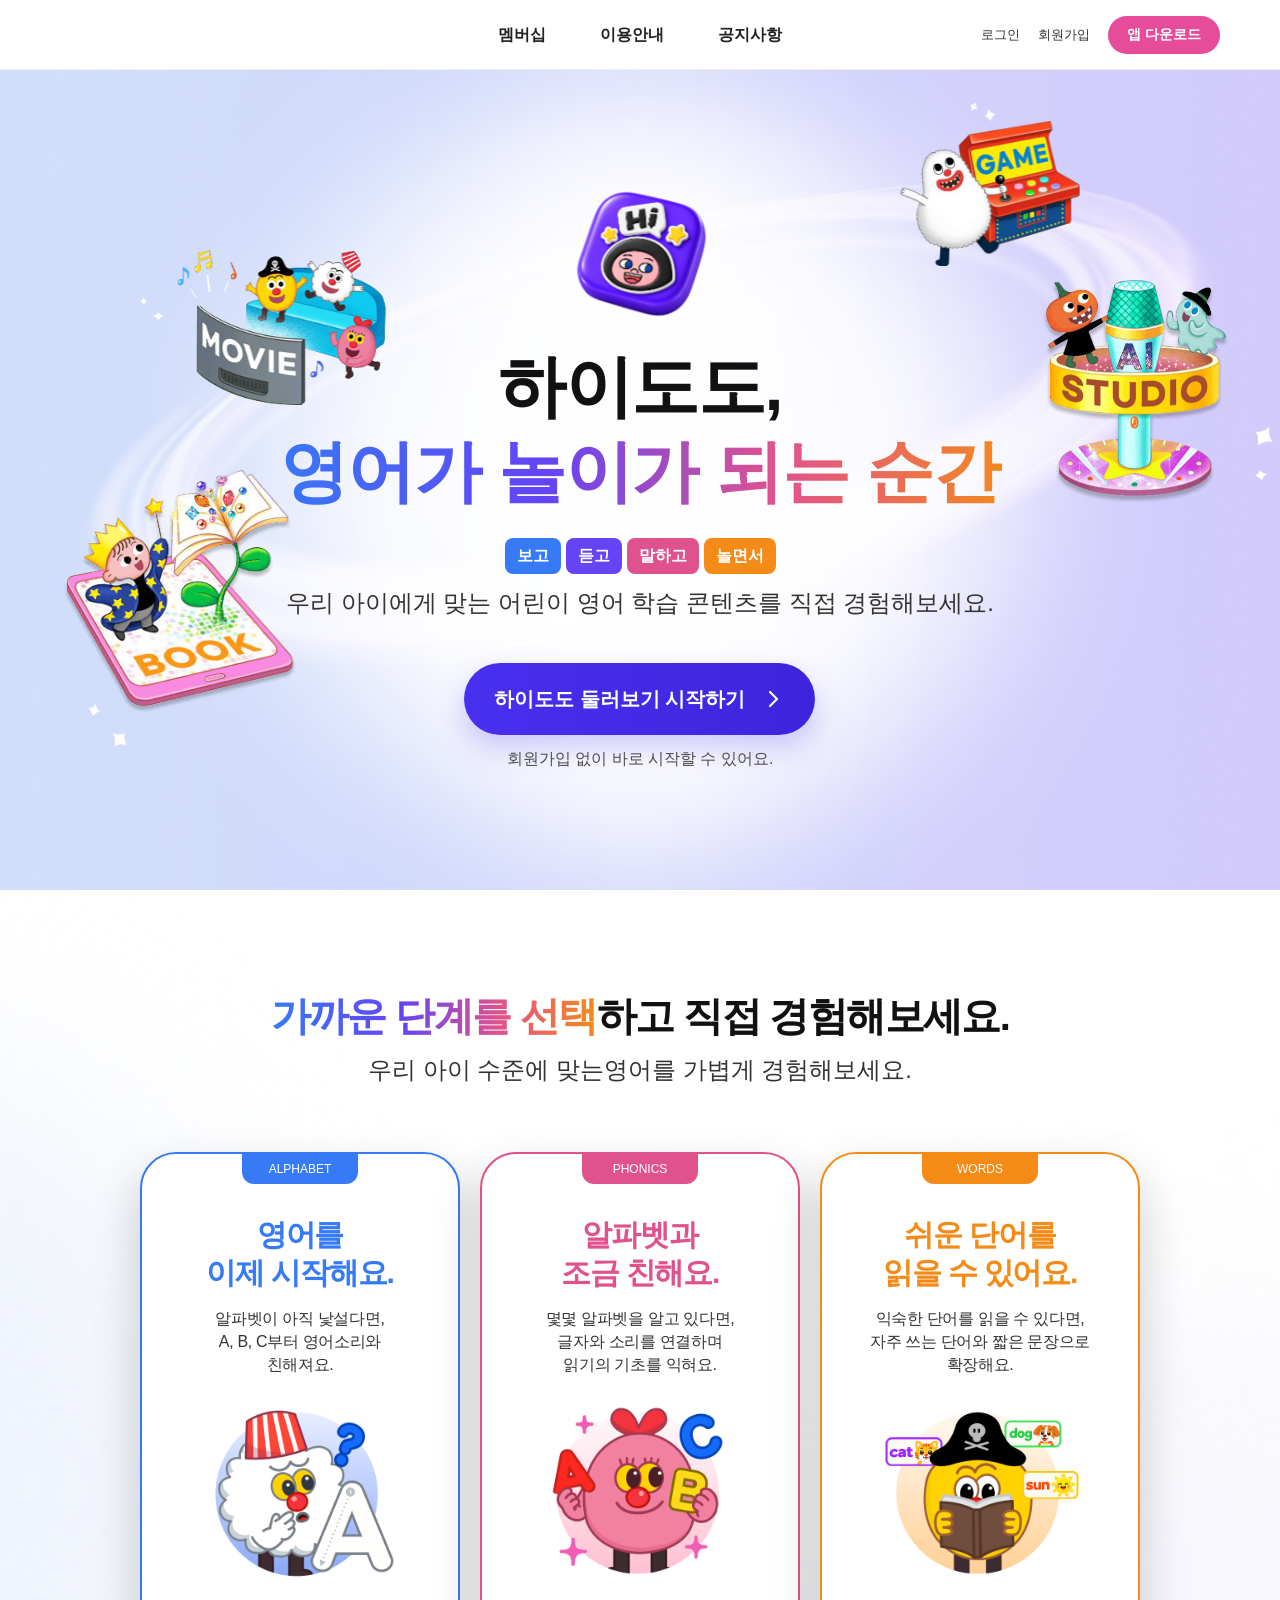
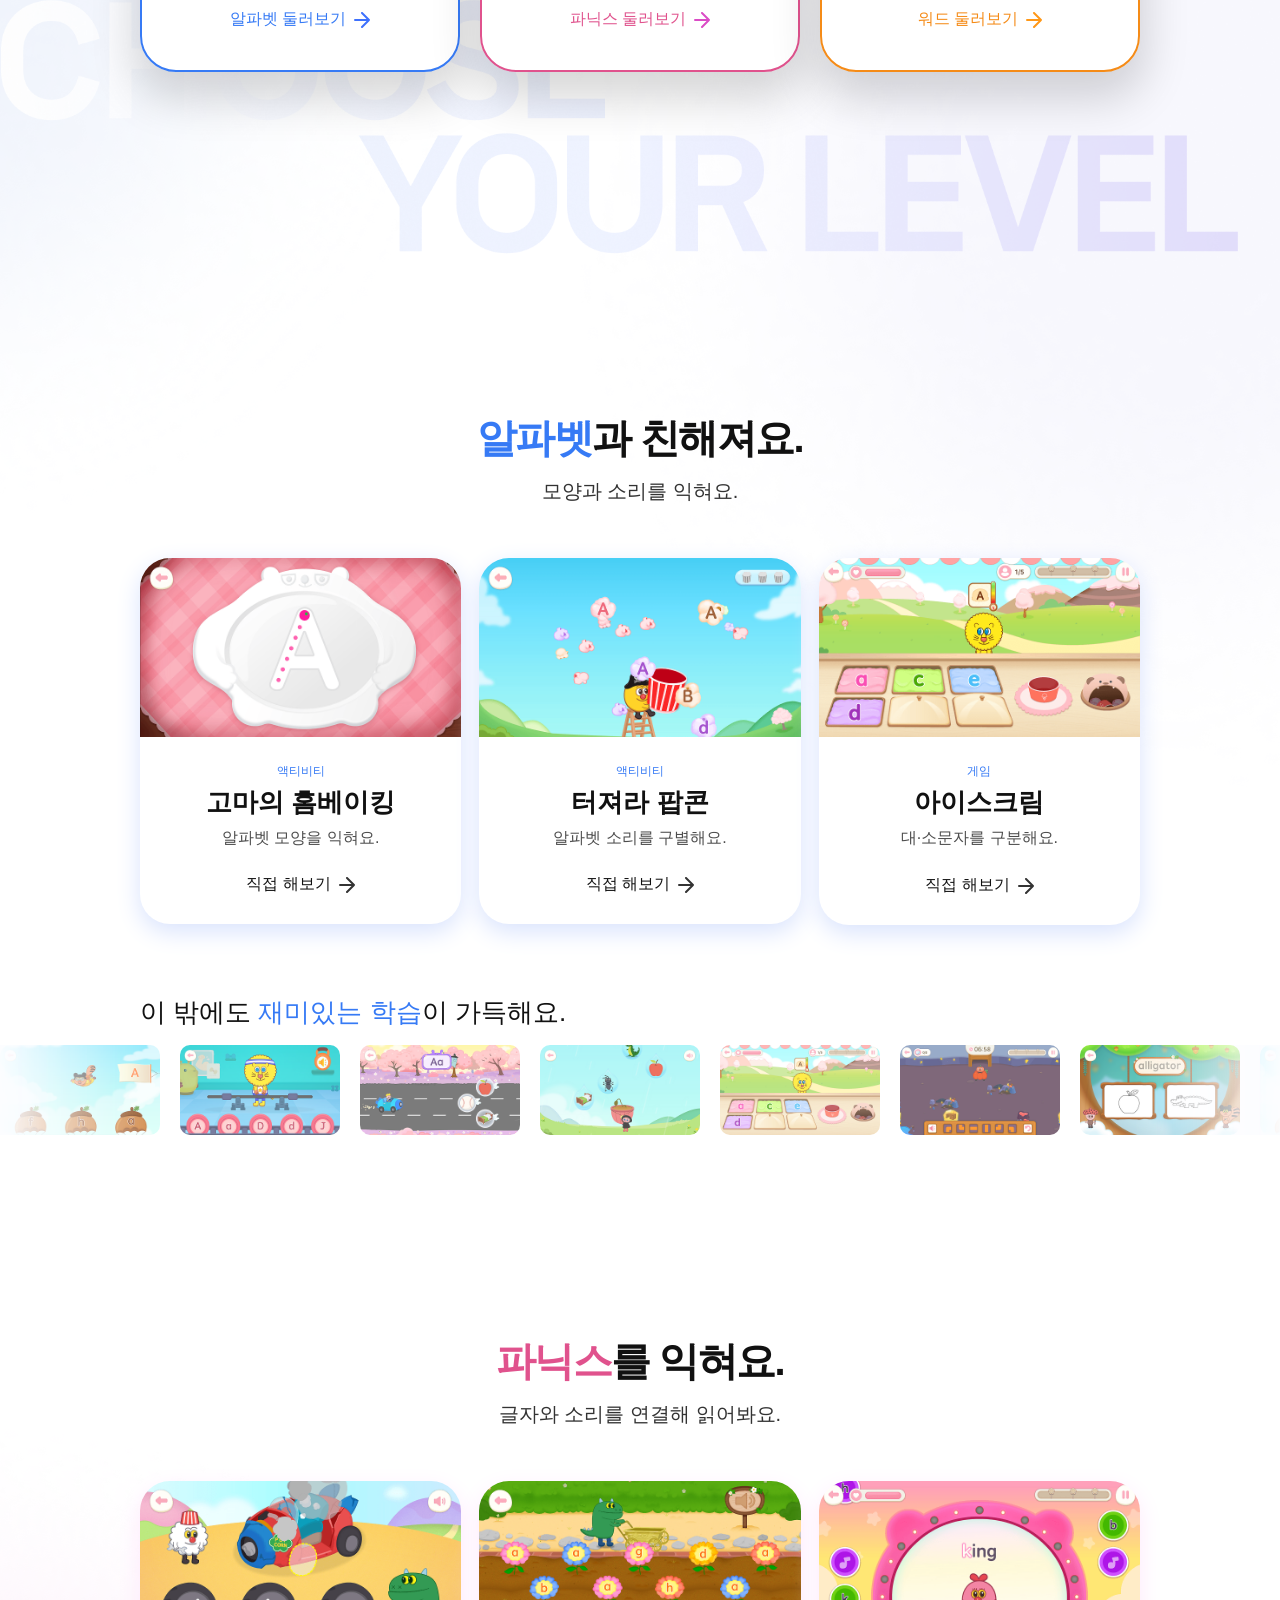
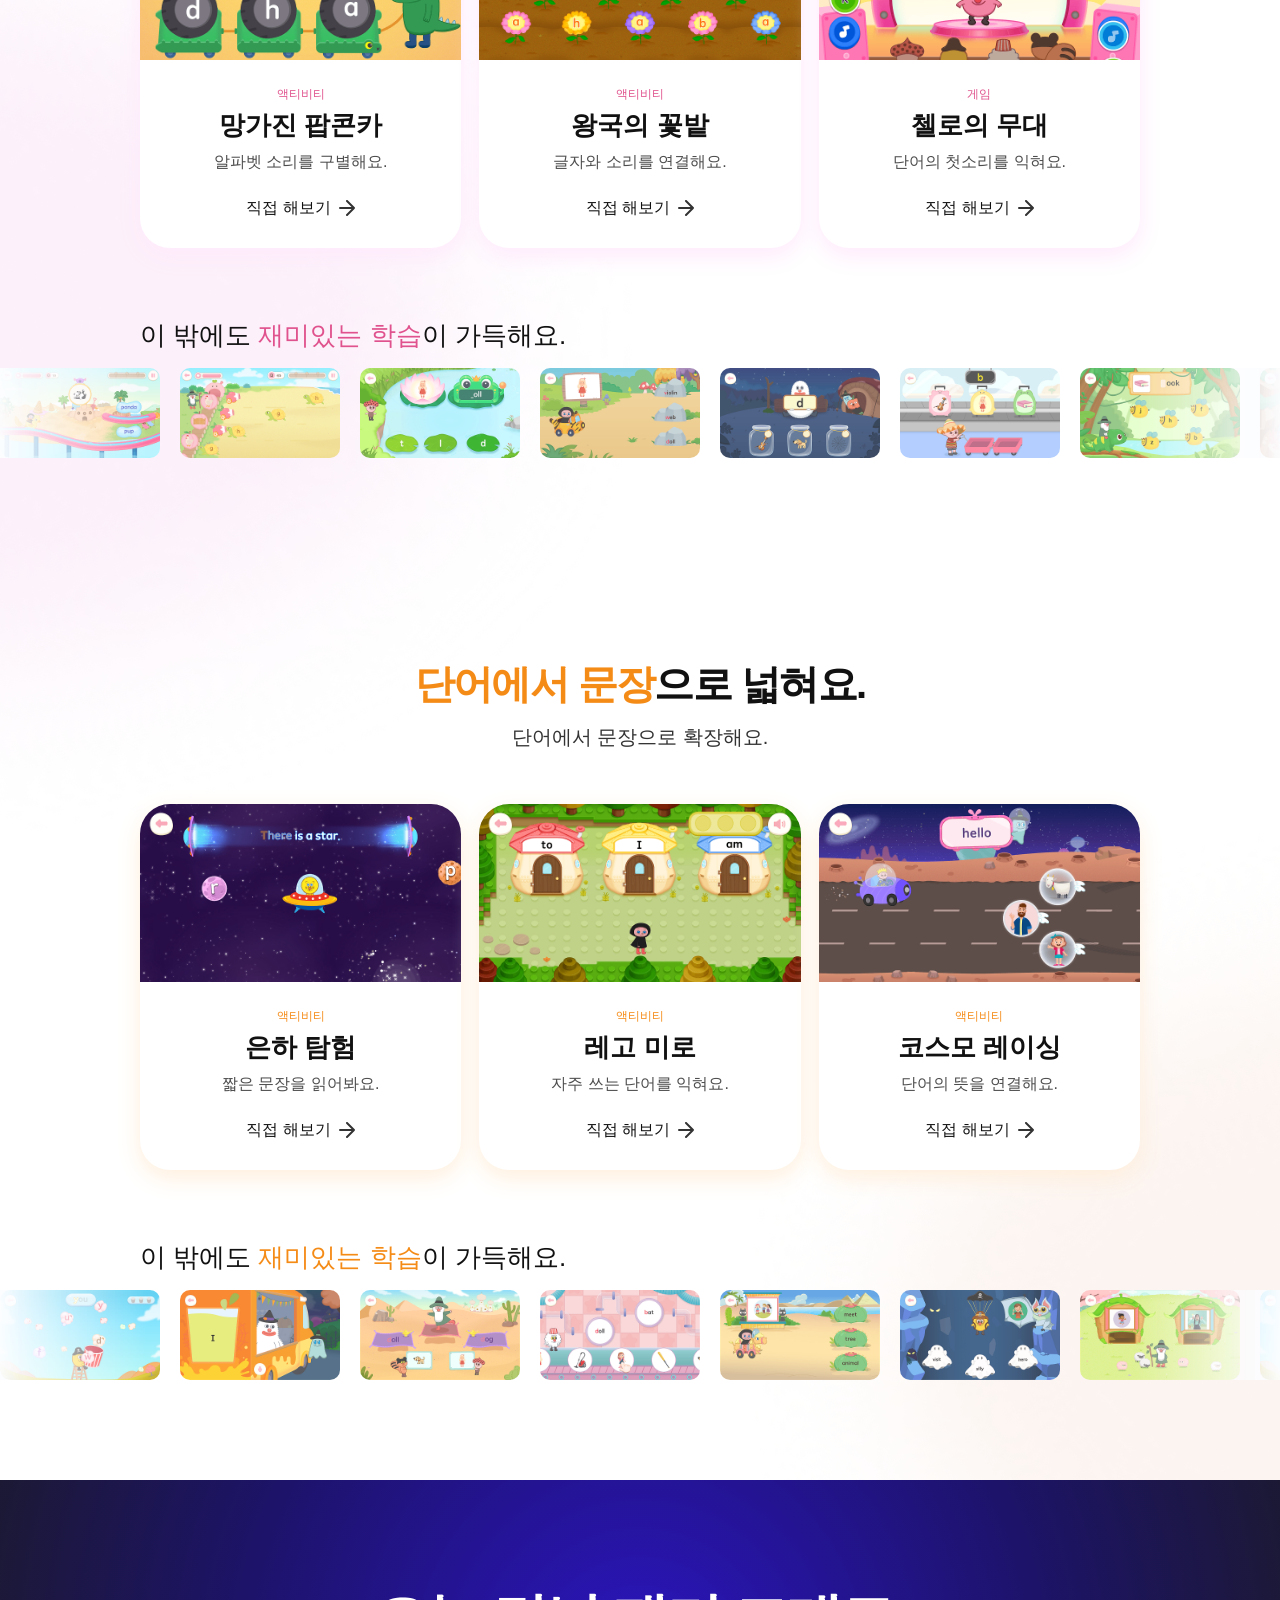
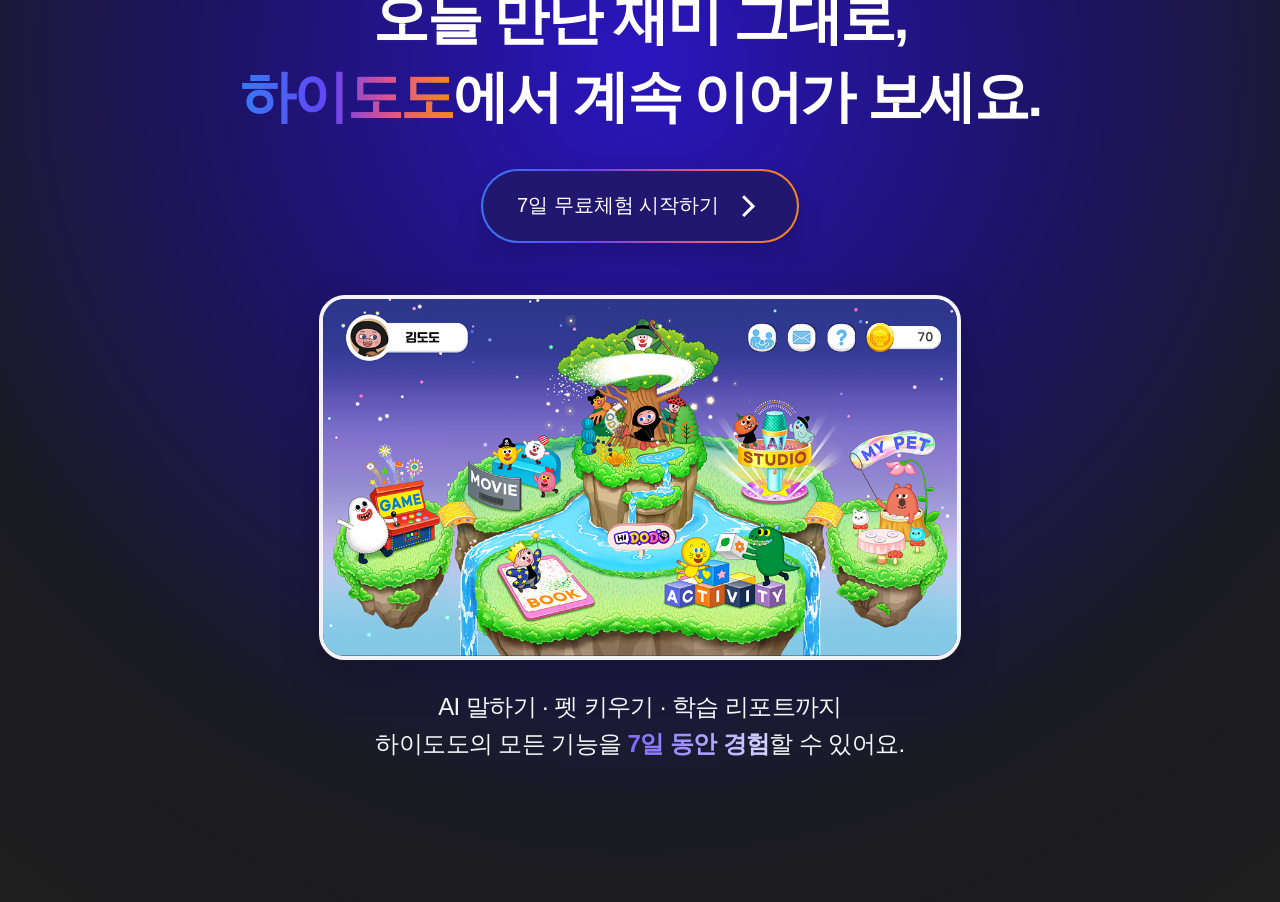
==== index.html @ 9b12a186 "20260903 16:51" ====
<!doctype html>
<html lang="ko">
  <head>
    <meta charset="UTF-8" />
    <meta name="viewport" content="width=device-width, initial-scale=1.0" />
    <title>하이도도 영어 체험 | 놀이처럼 배우는 어린이 영어</title>
    <meta
      name="description"
      content="보고, 듣고, 말하고, 놀면서 배우는 하이도도 어린이 영어 학습 콘텐츠를 회원가입 없이 직접 체험해보세요."
    />
    <meta name="robots" content="index, follow" />
    <!-- 나중에 실제 url로 변경하기 -->
    <link rel="canonical" href="https://gohidodo.com/trial/" />
    <link
      rel="stylesheet"
      href="https://cdnjs.cloudflare.com/ajax/libs/animate.css/4.1.1/animate.min.css"
    />
    <meta
      name="keywords"
      content="하이도도, 하이도도 영어, 어린이 영어, 영어 체험, 영어 학습, 알파벳 학습, 파닉스 학습, 영어 단어 학습"
    />

    <meta property="og:title" content="하이도도 영어 체험" />
    <meta
      property="og:description"
      content="놀이처럼 재미있게 시작하는 하이도도 영어 학습을 체험해보세요."
    />
    <meta property="og:type" content="website" />
    <meta property="og:url" content="실제 페이지 주소" />
    <meta
      property="og:image"
      content="https://gohidodo.com/images/event/2ndEvent/rectify/hero-dodo.webp"
    />

    <link
      rel="stylesheet"
      href="https://hangeul.pstatic.net/hangeul_static/css/nanum-square-neo.css"
    />

    <link rel="stylesheet" href="./css/style.css" />
    <link rel="stylesheet" href="./css/unity-canvas.css" />
    <script src="./js/main.js" defer></script>
    <script src="./js/animation.js" defer></script>
    <script src="./js/playing-experience.js"></script>

  </head>

  <body>
    <!-- 나중에 삭제할 예정 -->
    <global-nav-bar></global-nav-bar>
    <global-nav-bar-mo></global-nav-bar-mo>

    <!-- ==============================
        Main
      =============================== -->
    <main id="main-content">
      <!-- ==============================
        hero
      =============================== -->
      <section
        class="hero"
        aria-labelledby="hero-title"
        aria-describedby="hero-description"
      >
        <div class="hero__wrap hero__stage">
          <!-- ==============================
        Decorative Background
      =============================== -->
          <div class="hero__visual hero__visual--movie" aria-hidden="true">
            <img
              src="./images/activity_movie.png"
              class="js-hero-animation"
              data-animation="animate__fadeIn"
              data-delay="900"
              alt=""
            />
          </div>

          <div class="hero__visual hero__visual--book" aria-hidden="true">
            <img
              src="./images/activity_book.png"
              class="js-hero-animation"
              data-animation="animate__fadeIn"
              data-delay="1100"
              alt=""
            />
          </div>

          <div class="hero__visual hero__visual--game" aria-hidden="true">
            <img
              src="./images/activity_game.png"
              class="js-hero-animation"
              data-animation="animate__fadeIn"
              data-delay="1500"
              alt=""
            />
          </div>

          <div class="hero__visual hero__visual--studio" aria-hidden="true">
            <img
              src="./images/activity_studio.png"
              class="js-hero-animation"
              data-animation="animate__fadeIn"
              data-delay="1300"
              alt=""
            />
          </div>

          <!-- ==============================
        Main Content
      =============================== -->
          <div class="hero__inner">
            <div
              class="hero__brand js-hero-animation"
              data-animation="animate__rubberBand"
              data-delay="0"
              aria-hidden="true"
            >
              <img
                src="./images/hidodo_app.png"
                class="hero__logo"
                alt=""
                width="210"
                height="210"
                fetchpriority="high"
              />
            </div>

            <!-- SEO / 접근성용 실제 제목 -->
            <h1 class="blind" id="hero-title">
              하이도도, 영어가 놀이가 되는 순간
            </h1>

            <!-- PC용 애니메이션 제목 -->
            <div class="hero__title pc-only" aria-hidden="true">
              <span
                class="hero__title-main js-hero-animation"
                data-animation="animate__fadeInUp"
                data-delay="400"
              >
                하이도도,
              </span>
              <span
                class="hero__title-gradient js-hero-animation"
                data-animation="animate__fadeInUp"
                data-delay="450"
              >
                영어가 놀이가 되는 순간
              </span>
            </div>

            <!-- 모바일용 애니메이션 제목 -->
            <div class="hero__title mo-only" aria-hidden="true">
              <span
                class="hero__title-main js-hero-animation"
                data-animation="animate__fadeInUp"
                data-delay="400"
              >
                하이도도,
              </span>
              <span
                class="hero__title-gradient js-hero-animation"
                data-animation="animate__fadeInUp"
                data-delay="450"
              >
                영어가 놀이가
              </span>
              <span
                class="hero__title-gradient js-hero-animation"
                data-animation="animate__fadeInUp"
                data-delay="500"
              >
                되는 순간
              </span>
            </div>

            <ul class="hero__keywords" aria-label="하이도도 영어 학습 특징">
              <li
                class="hero__keyword js-hero-animation"
                data-animation="animate__flipInX"
                data-delay="900"
              >
                보고
              </li>

              <li
                class="hero__keyword purple js-hero-animation"
                data-animation="animate__flipInX"
                data-delay="950"
              >
                듣고
              </li>

              <li
                class="hero__keyword pink js-hero-animation"
                data-animation="animate__flipInX"
                data-delay="1000"
              >
                말하고
              </li>

              <li
                class="hero__keyword orange js-hero-animation"
                data-animation="animate__flipInX"
                data-delay="1050"
              >
                놀면서
              </li>
            </ul>

            <p
              class="hero__description js-hero-animation"
              id="hero-description"
              data-animation="animate__fadeInUp"
              data-delay="1050"
            >
              우리 아이에게 맞는 <br class="mo-only" />어린이 영어 학습 콘텐츠를
              직접 경험해보세요.
            </p>

            <a
              href="#level"
              class="hero__cta js-hero-animation"
              data-animation="animate__flipInX"
              data-delay="1300"
            >
              <span> 하이도도 둘러보기 시작하기 </span>

              <svg
                class="hero__cta-icon"
                viewBox="0 0 24 24"
                aria-hidden="true"
                focusable="false"
              >
                <path d="M9 5l7 7-7 7" />
              </svg>
            </a>

            <p
              class="hero__caption bottom-banner__text js-hero-animation"
              data-animation="animate__fadeInUp"
              data-delay="1400"
            >
              회원가입 없이 바로 시작할 수 있어요.
            </p>
          </div>
        </div>
      </section>

      <!-- ==============================
        Level
      =============================== -->
      <section class="level" id="level">
        <div class="level__inner">
          <div class="level__header">
            <h2 class="level__title">
              <span>가까운 단계를 선택</span>하고 <br class="mo-only" />직접
              경험해보세요.
            </h2>

            <p class="level__description">
              우리 아이 수준에 맞는<br class="mo-only" />영어를 가볍게
              경험해보세요.
            </p>
          </div>

          <ul class="level__list">
            <li
              class="level__item level__item--alphabet"
              data-target="alphabet"
            >
              <article class="level-card">
                <span class="level-card__label">ALPHABET</span>

                <h3 class="level-card__title">
                  영어를<br class="pc-only" />이제 시작해요.
                </h3>

                <p class="level-card__description">
                  알파벳이 아직 낯설다면,<br>
                  A, B, C부터 영어소리와 <br class="pc-only">
                   친해져요.
                </p>

                <div class="level-card__image">
                  <img
                    src="./images/level-alphabet.png"
                    alt="알파벳 A를 보고 있는 캐릭터"
                    width="240"
                    height="240"
                  />
                </div>

                <a href="#alphabet" class="level-card__link">
                  알파벳 둘러보기
                  <span aria-hidden="true"
                    ><img src="./images/arrow.svg" alt=""
                  /></span>
                </a>
              </article>
            </li>

            <li class="level__item level__item--phonics" data-target="phonics">
              <article class="level-card">
                <span class="level-card__label">PHONICS</span>

                <h3 class="level-card__title">
                  알파벳과<br class="pc-only" />조금 친해요.
                </h3>

                <p class="level-card__description">
                  몇몇 알파벳을 알고 있다면,<br>
                  글자와 소리를 연결하며<br class="pc-only"> 
                  읽기의 기초를 익혀요.
                </p>

                <div class="level-card__image">
                  <img
                    src="./images/level-phonics.png"
                    alt="알파벳 A, B, C를 들고 있는 캐릭터"
                    width="240"
                    height="240"
                  />
                </div>

                <a href="#phonics" class="level-card__link">
                  파닉스 둘러보기
                  <span aria-hidden="true"
                    ><img src="./images/arrow_pink.svg" alt=""
                  /></span>
                </a>
              </article>
            </li>

            <li class="level__item level__item--words" data-target="words">
              <article class="level-card">
                <span class="level-card__label">WORDS</span>

                <h3 class="level-card__title">
                  쉬운 단어를<br class="pc-only" />읽을 수 있어요.
                </h3>

                <p class="level-card__description">
                  익숙한 단어를 읽을 수 있다면,<br />
                  자주 쓰는 단어와 짧은 문장으로 <br class="pc-only"> 
                  확장해요.
                </p>

                <div class="level-card__image">
                  <img
                    src="./images/level-words.png"
                    alt="영어 단어가 있는 책을 읽는 캐릭터"
                    width="240"
                    height="240"
                  />
                </div>

                <a href="#words" class="level-card__link">
                  워드 둘러보기
                  <span aria-hidden="true"
                    ><img src="./images/arrow_orange.svg" alt=""
                  /></span>
                </a>
              </article>
            </li>
          </ul>
        </div>
      </section>

      <!-- ==============================
        trial-content
      =============================== -->
      <section class="trial-content" aria-labelledby="trial-content-title">
        <h2 id="trial-content-title" class="blind">
          하이도도 수준별 영어 학습 체험
        </h2>

        <!-- Alphabet -->
        <section
          class="experience"
          id="alphabet"
          aria-labelledby="alphabet-title"
        >
          <div class="experience__inner">
            <header class="experience__header">
              <h3 class="experience__title" id="alphabet-title">
                <span class="blue">알파벳</span>과 친해져요.
              </h3>

              <p class="experience__description">모양과 소리를 익혀요.</p>
            </header>

            <ul class="experience__cards">
              <li>
                <article class="learning-card blue-shadow">
                  <div class="learning-card__thumb">
                    <img
                      src="./images/alphabet-baking.png"
                      alt="알파벳 A 모양을 따라 그리는 고마의 홈베이킹 학습 화면"
                    />
                  </div>

                  <div class="learning-card__content">
                    <span class="learning-card__category blue"> 액티비티 </span>

                    <h4 class="learning-card__title">고마의 홈베이킹</h4>

                    <p class="learning-card__description">
                      알파벳 모양을 익혀요.
                    </p>
                    <a
                      href="https://experience.dodonfriends.com/homebaking/"
                      class="learning-card__link"
                      target="_blank"
                    >
                      직접 해보기
                      <span aria-hidden="true"
                        ><img src="./images/arrow_black.svg" alt=""
                      /></span>
                    </a>

                  </div>
                </article>
              </li>

              <li>
                <article class="learning-card blue-shadow">
                  <div class="learning-card__thumb">
                    <img
                      src="./images/alphabet-popcorn.png"
                      alt="알파벳 소리를 구별하는 터져라 팝콘 학습 화면"
                    />
                  </div>

                  <div class="learning-card__content">
                    <span class="learning-card__category blue"> 액티비티 </span>

                    <h4 class="learning-card__title">터져라 팝콘</h4>

                    <p class="learning-card__description">
                      알파벳 소리를 구별해요.
                    </p>

                    <a
                      href="https://experience.dodonfriends.com/paint/"
                      class="learning-card__link"
                      target="_blank"
                    >
                      직접 해보기
                      <span aria-hidden="true"
                        ><img src="./images/arrow_black.svg" alt=""
                      /></span>
                    </a>
                  </div>
                </article>
              </li>

              <li>
                <article class="learning-card blue-shadow">
                  <div class="learning-card__thumb">
                    <img
                      src="./images/alphabet-icecream.png"
                      alt="대문자와 소문자를 구분하는 아이스크림 학습 화면"
                    />
                  </div>

                  <div class="learning-card__content">
                    <span class="learning-card__category blue"> 게임 </span>

                    <h4 class="learning-card__title">아이스크림</h4>

                    <p class="learning-card__description">
                      대·소문자를 구분해요.
                    </p>

                    <button
                      type="button"
                      class="learning-card__link2"
                      data-url="https://experience.dodonfriends.com/paint/"
                      onclick="openExperience(this.dataset.url)"
                    >
                      직접 해보기
                      <span aria-hidden="true"
                        ><img src="./images/arrow_black.svg" alt=""
                      /></span>
                    </button>
                  </div>
                </article>
              </li>
            </ul>

            <div class="experience__more">
              <p class="experience__more-title">
                이 밖에도 <span class="blue">재미있는 학습</span>이 가득해요.
              </p>
            </div>
          </div>

          <div class="experience__rail">
            <div class="experience__rail-track">
              <div class="experience__rail-set">
                <img src="./images/thumb-01.png" alt="" />
                <img src="./images/thumb-02.png" alt="" />
                <img src="./images/thumb-03.png" alt="" />
                <img src="./images/thumb-04.png" alt="" />
                <img src="./images/thumb-05.png" alt="" />
                <img src="./images/thumb-06.png" alt="" />
                <img src="./images/thumb-07.png" alt="" />

                <img src="./images/thumb-01.png" alt="" />
                <img src="./images/thumb-02.png" alt="" />
                <img src="./images/thumb-03.png" alt="" />
                <img src="./images/thumb-04.png" alt="" />
                <img src="./images/thumb-05.png" alt="" />
                <img src="./images/thumb-06.png" alt="" />
                <img src="./images/thumb-07.png" alt="" />
              </div>

              <div class="experience__rail-set second-line">
                <img src="./images/thumb-01.png" alt="" />
                <img src="./images/thumb-02.png" alt="" />
                <img src="./images/thumb-03.png" alt="" />
                <img src="./images/thumb-04.png" alt="" />
                <img src="./images/thumb-05.png" alt="" />
                <img src="./images/thumb-06.png" alt="" />
                <img src="./images/thumb-07.png" alt="" />

                <img src="./images/thumb-01.png" alt="" />
                <img src="./images/thumb-02.png" alt="" />
                <img src="./images/thumb-03.png" alt="" />
                <img src="./images/thumb-04.png" alt="" />
                <img src="./images/thumb-05.png" alt="" />
                <img src="./images/thumb-06.png" alt="" />
                <img src="./images/thumb-07.png" alt="" />
              </div>
            </div>
          </div>
        </section>

        <!-- Phonics -->
        <section
          class="experience"
          id="phonics"
          aria-labelledby="phonics-title"
        >
          <div class="experience__inner">
            <header class="experience__header">
              <h3 class="experience__title" id="phonics-title">
                <span class="pink">파닉스</span>를 익혀요.
              </h3>

              <p class="experience__description">
                글자와 소리를 연결해 읽어봐요.
              </p>
            </header>

            <ul class="experience__cards">
              <li>
                <article class="learning-card pink-shadow">
                  <div class="learning-card__thumb">
                    <img
                      src="./images/phonics-broken_popcorn_car.png"
                      alt="알파벳을 선택해 소리를 구별하는 망가진 팝콘카 활동 화면"
                    />
                  </div>

                  <div class="learning-card__content">
                    <span class="learning-card__category pink"> 액티비티 </span>

                    <h4 class="learning-card__title">망가진 팝콘카</h4>

                    <p class="learning-card__description">
                      알파벳 소리를 구별해요.
                    </p>

                    <a
                      href="https://experience.dodonfriends.com/paint/"
                      class="learning-card__link"
                      target="_blank"
                    >
                      직접 해보기
                      <span aria-hidden="true"
                        ><img src="./images/arrow_black.svg" alt=""
                      /></span>
                    </a>
                  </div>
                </article>
              </li>

              <li>
                <article class="learning-card pink-shadow">
                  <div class="learning-card__thumb">
                    <img
                      src="./images/phonics-kingdoms-flower-garden.png"
                      alt="알파벳이 적힌 꽃을 선택하며 글자와 소리를 연결하는 활동 화면"
                    />
                  </div>

                  <div class="learning-card__content">
                    <span class="learning-card__category pink"> 액티비티 </span>

                    <h4 class="learning-card__title">왕국의 꽃밭</h4>

                    <p class="learning-card__description">
                      글자와 소리를 연결해요.
                    </p>

                    <a
                      href="https://experience.dodonfriends.com/paint/"
                      class="learning-card__link"
                      target="_blank"
                    >
                      직접 해보기
                      <span aria-hidden="true"
                        ><img src="./images/arrow_black.svg" alt=""
                      /></span>
                    </a>
                  </div>
                </article>
              </li>

              <li>
                <article class="learning-card pink-shadow">
                  <div class="learning-card__thumb">
                    <img
                      src="./images/phonics-cellos-stage.png"
                      alt="단어의 첫소리를 선택하며 학습하는 첼로의 무대 게임 화면"
                    />
                  </div>

                  <div class="learning-card__content">
                    <span class="learning-card__category pink"> 게임 </span>

                    <h4 class="learning-card__title">첼로의 무대</h4>

                    <p class="learning-card__description">
                      단어의 첫소리를 익혀요.
                    </p>

                    <a
                      href="https://experience.dodonfriends.com/paint/"
                      class="learning-card__link"
                      target="_blank"
                    >
                      직접 해보기
                      <span aria-hidden="true"
                        ><img src="./images/arrow_black.svg" alt=""
                      /></span>
                    </a>
                  </div>
                </article>
              </li>
            </ul>

            <div class="experience__more">
              <p class="experience__more-title">
                이 밖에도 <span class="pink">재미있는 학습</span>이 가득해요.
              </p>
            </div>
          </div>

          <div class="experience__rail" aria-hidden="true">
            <div class="experience__rail-track">
              <div class="experience__rail-set">
                <img src="./images/phonics-thurmnail-01.png" alt="" />
                <img src="./images/phonics-thurmnail-02.png" alt="" />
                <img src="./images/phonics-thurmnail-03.png" alt="" />
                <img src="./images/phonics-thurmnail-04.png" alt="" />
                <img src="./images/phonics-thurmnail-05.png" alt="" />
                <img src="./images/phonics-thurmnail-06.png" alt="" />
                <img src="./images/phonics-thurmnail-07.png" alt="" />
                <img src="./images/phonics-thurmnail-08.png" alt="" />
                <img src="./images/phonics-thurmnail-09.png" alt="" />
                <img src="./images/phonics-thurmnail-10.png" alt="" />

                <img src="./images/phonics-thurmnail-01.png" alt="" />
                <img src="./images/phonics-thurmnail-02.png" alt="" />
                <img src="./images/phonics-thurmnail-03.png" alt="" />
                <img src="./images/phonics-thurmnail-04.png" alt="" />
                <img src="./images/phonics-thurmnail-05.png" alt="" />
                <img src="./images/phonics-thurmnail-06.png" alt="" />
                <img src="./images/phonics-thurmnail-07.png" alt="" />
                <img src="./images/phonics-thurmnail-08.png" alt="" />
                <img src="./images/phonics-thurmnail-09.png" alt="" />
                <img src="./images/phonics-thurmnail-10.png" alt="" />
              </div>
              <div class="experience__rail-set second-line">
                <img src="./images/phonics-thurmnail-01.png" alt="" />
                <img src="./images/phonics-thurmnail-02.png" alt="" />
                <img src="./images/phonics-thurmnail-03.png" alt="" />
                <img src="./images/phonics-thurmnail-04.png" alt="" />
                <img src="./images/phonics-thurmnail-05.png" alt="" />
                <img src="./images/phonics-thurmnail-06.png" alt="" />
                <img src="./images/phonics-thurmnail-07.png" alt="" />
                <img src="./images/phonics-thurmnail-08.png" alt="" />
                <img src="./images/phonics-thurmnail-09.png" alt="" />
                <img src="./images/phonics-thurmnail-10.png" alt="" />

                <img src="./images/phonics-thurmnail-01.png" alt="" />
                <img src="./images/phonics-thurmnail-02.png" alt="" />
                <img src="./images/phonics-thurmnail-03.png" alt="" />
                <img src="./images/phonics-thurmnail-04.png" alt="" />
                <img src="./images/phonics-thurmnail-05.png" alt="" />
                <img src="./images/phonics-thurmnail-06.png" alt="" />
                <img src="./images/phonics-thurmnail-07.png" alt="" />
                <img src="./images/phonics-thurmnail-08.png" alt="" />
                <img src="./images/phonics-thurmnail-09.png" alt="" />
                <img src="./images/phonics-thurmnail-10.png" alt="" />
              </div>
            </div>
          </div>
        </section>

        <!-- Word -->
        <section class="experience" id="words" aria-labelledby="words-title">
          <div class="experience__inner">
            <header class="experience__header">
              <h3 class="experience__title" id="words-title">
                <span class="orange">단어에서 문장</span>으로 넓혀요.
              </h3>

              <p class="experience__description">단어에서 문장으로 확장해요.</p>
            </header>

            <ul class="experience__cards">
              <li>
                <article class="learning-card orange-shadow">
                  <div class="learning-card__thumb">
                    <img
                      src="./images/word-galaxy_exploration.png"
                      alt="우주 공간에서 짧은 영어 문장을 읽는 은하 탐험 활동 화면"
                    />
                  </div>

                  <div class="learning-card__content">
                    <span class="learning-card__category orange">
                      액티비티
                    </span>

                    <h4 class="learning-card__title">은하 탐험</h4>

                    <p class="learning-card__description">
                      짧은 문장을 읽어봐요.
                    </p>

                    <a
                      href="https://experience.dodonfriends.com/paint/"
                      class="learning-card__link"
                      target="_blank"
                    >
                      직접 해보기
                      <span aria-hidden="true"
                        ><img src="./images/arrow_black.svg" alt=""
                      /></span>
                    </a>
                  </div>
                </article>
              </li>

              <li>
                <article class="learning-card orange-shadow">
                  <div class="learning-card__thumb">
                    <img
                      src="./images/word_lego-maze.png"
                      alt="영어 단어가 적힌 집을 선택하며 자주 쓰는 단어를 익히는 레고 미로 활동 화면"
                    />
                  </div>

                  <div class="learning-card__content orange">
                    <span class="learning-card__category"> 액티비티 </span>

                    <h4 class="learning-card__title">레고 미로</h4>

                    <p class="learning-card__description">
                      자주 쓰는 단어를 익혀요.
                    </p>

                    <a
                      href="https://experience.dodonfriends.com/paint/"
                      class="learning-card__link"
                      target="_blank"
                    >
                      직접 해보기
                      <span aria-hidden="true"
                        ><img src="./images/arrow_black.svg" alt=""
                      /></span>
                    </a>
                  </div>
                </article>
              </li>

              <li>
                <article class="learning-card orange-shadow">
                  <div class="learning-card__thumb">
                    <img
                      src="./images/word_cosmo_racing.png"
                      alt="영어 단어와 그림의 뜻을 연결하는 코스모 레이싱 활동 화면"
                    />
                  </div>

                  <div class="learning-card__content">
                    <span class="learning-card__category orange">
                      액티비티
                    </span>

                    <h4 class="learning-card__title">코스모 레이싱</h4>

                    <p class="learning-card__description">
                      단어의 뜻을 연결해요.
                    </p>

                    <a
                      href="https://experience.dodonfriends.com/paint/"
                      class="learning-card__link"
                      target="_blank"
                    >
                      직접 해보기
                      <span aria-hidden="true"
                        ><img src="./images/arrow_black.svg" alt=""
                      /></span>
                    </a>
                  </div>
                </article>
              </li>
            </ul>

            <div class="experience__more">
              <p class="experience__more-title">
                이 밖에도 <span class="orange">재미있는 학습</span>이 가득해요.
              </p>
            </div>
          </div>

          <div class="experience__rail" aria-hidden="true">
            <div class="experience__rail-track">
              <div class="experience__rail-set">
                <img src="./images/word-thurmnail-01.png" alt="" />
                <img src="./images/word-thurmnail-02.png" alt="" />
                <img src="./images/word-thurmnail-03.png" alt="" />
                <img src="./images/word-thurmnail-04.png" alt="" />
                <img src="./images/word-thurmnail-05.png" alt="" />
                <img src="./images/word-thurmnail-06.png" alt="" />
                <img src="./images/word-thurmnail-07.png" alt="" />

                <img src="./images/word-thurmnail-01.png" alt="" />
                <img src="./images/word-thurmnail-02.png" alt="" />
                <img src="./images/word-thurmnail-03.png" alt="" />
                <img src="./images/word-thurmnail-04.png" alt="" />
                <img src="./images/word-thurmnail-05.png" alt="" />
                <img src="./images/word-thurmnail-06.png" alt="" />
                <img src="./images/word-thurmnail-07.png" alt="" />
              </div>
              <div class="experience__rail-set second-line">
                <img src="./images/word-thurmnail-01.png" alt="" />
                <img src="./images/word-thurmnail-02.png" alt="" />
                <img src="./images/word-thurmnail-03.png" alt="" />
                <img src="./images/word-thurmnail-04.png" alt="" />
                <img src="./images/word-thurmnail-05.png" alt="" />
                <img src="./images/word-thurmnail-06.png" alt="" />
                <img src="./images/word-thurmnail-07.png" alt="" />

                <img src="./images/word-thurmnail-01.png" alt="" />
                <img src="./images/word-thurmnail-02.png" alt="" />
                <img src="./images/word-thurmnail-03.png" alt="" />
                <img src="./images/word-thurmnail-04.png" alt="" />
                <img src="./images/word-thurmnail-05.png" alt="" />
                <img src="./images/word-thurmnail-06.png" alt="" />
                <img src="./images/word-thurmnail-07.png" alt="" />
              </div>
            </div>
          </div>
        </section>
      </section>

      <!-- ==============================
        cta-section
      =============================== -->
      <section class="cta-section" aria-labelledby="cta-title">
        <div class="cta-section__inner">
          <h2 class="cta-section__title" id="cta-title">
            오늘 만난 재미 그대로,<br />
            <span>하이도도</span>에서<br class="mo-only" />
            계속 이어가 보세요.
          </h2>

          <a href="https://membership.gohidodo.com/signup_web/?menuName=default" class="cta-section__button" target="_blank">
            <span>7일 무료체험 시작하기</span>
            <span class="cta-section__button-arrow" aria-hidden="true">
              <img src="./images/7days-free-arrow.svg" alt="" />
            </span>
          </a>

          <div class="cta-section__visual">
            <img
              src="./images/hidodo-main-screen.png"
              alt="게임, 무비, 스튜디오, 북, 액티비티 등 하이도도 주요 학습 콘텐츠 화면"
            />
          </div>

          <p class="cta-section__description">
            AI 말하기 · 펫 키우기 · 학습 리포트까지<br />
            하이도도의 모든 기능을<br class="mo-only" />
            <strong>7일 동안 경험</strong>할 수 있어요.
          </p>
        </div>
      </section>

      <!-- quick-menu-->
      <div class="quick-wrap">
        <nav class="quick-menu" aria-label="영어 학습 단계 바로가기">
          <a
            href="#alphabet"
            class="quick-menu__item is-active"
            data-target="alphabet"
          >
            <img src="./images/level-alphabet.png" alt="" />
            <span>알파벳</span>
          </a>

          <a href="#phonics" class="quick-menu__item" data-target="phonics">
            <img src="./images/level-phonics.png" alt="" />
            <span>파닉스</span>
          </a>

          <a href="#words" class="quick-menu__item" data-target="words">
            <img src="./images/level-words.png" alt="" />
            <span>워드</span>
          </a>
        </nav>
      </div>
      <button type="button" class="quick-top" aria-label="페이지 상단으로 이동">
        <img src="images/icon_top.svg" alt="" />
      </button>
    </main>

    <!-- ==============================
        bottom-banner
      =============================== -->
    <!-- <nav class="bottom-banner">
      <a
        href="/signup/"
        class="bottom-banner__item bottom-banner__item--trial"
        target="_blank"
      >
        <div class="bottom-banner__text">
          <strong class="bottom-banner__title">
            회원가입하고<br class="mo-only" /><em> 7일 무료 체험 하기</em>
          </strong>

          <span class="bottom-banner__link">
            신청바로가기
            <span aria-hidden="true"
              ><img src="./images/sm_arrow_wh.svg" alt=""
            /></span>
          </span>
        </div>

        <img
          src="./images/banner-character-trial.png"
          alt=""
          class="bottom-banner__character"
          aria-hidden="true"
        />
      </a>

      <a
        href="/trial/"
        class="bottom-banner__item bottom-banner__item--preview"
        target="_blank"
      >
        <div class="bottom-banner__text">
          <strong class="bottom-banner__title">
            <em>하이도도</em> <br class="mo-only" />미리 둘러보기
          </strong>

          <span class="bottom-banner__link">
            신청바로가기
            <span aria-hidden="true"
              ><img src="./images/sm_arrow_bk.svg" alt=""
            /></span>
          </span>
        </div>

        <img
          src="./images/banner-character-preview.png"
          alt=""
          class="bottom-banner__character"
          aria-hidden="true"
        />
      </a>
    </nav> -->

    <div class="signup-banner">
      <a href="https://membership.gohidodo.com/signup_web/?menuName=default" class="signup-banner__link" target="_blank">
        <div class="signup-banner__inner">
          <p class="signup-banner__title">
            회원 가입하고
            <strong>7일 무료 체험하기</strong>
          </p>

          <img
            src="./images/dodo_the_broom.png"
            class="signup-banner__character"
            alt=""
          />

          <span class="signup-banner__button">
            신청 바로 하기
            <span class="signup-banner__arrow">
              <img src="./images/white-arrow.svg" alt="" />
            </span>
          </span>
        </div>
      </a>
    </div>

    <div
      id="experience-modal"
      class="experience-modal"
      onclick="handleBackdropClick(event)"
    >
      <div class="experience-dialog">
        <button
          type="button"
          class="experience-close-button"
          onclick="closeExperience()"
        >
          <img src="./images/close.svg" alt="" />
        </button>

        <div id="experience-container" class="experience-container"></div>
      </div>
    </div>

    <!-- 나중에 삭제할 예정 -->
    <script src="./js/nav-bar.js"></script>
    <script src="./js/nav-bar-mo.js"></script>
  </body>
</html>
---- css/style.css ----
.global-nav-bar {
  position: sticky;
  top: 0;
  z-index: 1000;
  display: flex;
  align-items: center;
  justify-content: center;
  width: 100%;
  height: 70px;
  background: #fff;
  border-bottom: 1px solid #eee;
}
.global-nav-bar .gnb-container {
  display: grid;
  grid-template-columns: 1fr auto 1fr;
  align-items: center;
  width: 100%;
  max-width: 1160px;
  height: 100%;
  margin: 0 auto;
}
.global-nav-bar .group1 {
  display: flex;
  align-items: center;
  justify-content: flex-start;
}
.global-nav-bar .group1 .logo {
  display: block;
  width: 138px;
  height: 46px;
  background-image: url("https://gohidodo.com/images/logo/hi_dodo_logo.svg");
  background-repeat: no-repeat;
  background-position: left center;
  background-size: contain;
  cursor: pointer;
}
.global-nav-bar .group2 {
  display: flex;
  align-items: center;
  justify-content: center;
  gap: 54px;
}
.global-nav-bar .group2 .gnb-item a {
  display: flex;
  align-items: center;
  height: 70px;
  color: #222;
  font-family: "NanumSquareNeoHeavy", -apple-system, BlinkMacSystemFont, "Segoe UI", sans-serif;
  font-size: 16px;
  font-weight: 700;
  white-space: nowrap;
  transition: color 0.2s ease;
}
.global-nav-bar .group2 .gnb-item a:hover {
  color: #6b46e5;
}
.global-nav-bar .group3 {
  display: flex;
  align-items: center;
  justify-content: flex-end;
  gap: 18px;
}
.global-nav-bar .group3 > span {
  display: flex;
  align-items: center;
  gap: 18px;
}
.global-nav-bar .group3 .link {
  color: #333;
  font-family: "NanumSquareNeo", -apple-system, BlinkMacSystemFont, "Segoe UI", sans-serif;
  font-size: 13px;
  font-weight: 500;
  white-space: nowrap;
  transition: color 0.2s ease;
}
.global-nav-bar .group3 .link:hover {
  color: #6444f5;
}
.global-nav-bar .group3 .d-none {
  display: none;
}
.global-nav-bar .btn-group {
  display: flex;
  align-items: center;
}
.global-nav-bar .btn-group .app-download {
  appearance: none;
  -webkit-appearance: none;
  height: 38px;
  padding: 0 19px;
  border: 0;
  border-radius: 999px;
  outline: 0;
  color: #fff;
  background: #e74c9b;
  font-family: "NanumSquareNeoBold", sans-serif;
  font-size: 14px;
  font-weight: 700;
  cursor: pointer;
  transition: transform 0.2s ease, background-color 0.2s ease, box-shadow 0.2s ease;
}
.global-nav-bar .btn-group .app-download:hover {
  transform: translateY(-2px);
  background: #d83d8c;
  box-shadow: 0 8px 18px rgba(227, 60, 141, 0.3);
}

global-nav-bar {
  display: block;
}

global-nav-bar-mo {
  display: none;
}

@media (max-width: 1200px) {
  .global-nav-bar .gnb-container {
    max-width: 1000px;
  }
  .global-nav-bar .group2 {
    gap: 40px;
  }
}
@media (max-width: 768px) {
  global-nav-bar {
    display: none;
  }
  global-nav-bar-mo {
    display: block;
  }
}
.global-nav-bar-mo {
  position: sticky;
  top: 0;
  z-index: 1000;
  width: 100%;
  height: 72px;
  background-color: #fff;
  border-top: 1px solid #e5e8ec;
}
.global-nav-bar-mo .gnb-container {
  display: flex;
  align-items: center;
  justify-content: space-between;
  width: 100%;
  height: 100%;
  padding: 0 20px;
}
.global-nav-bar-mo .group1 {
  display: flex;
  align-items: center;
}
.global-nav-bar-mo .group1 .logo {
  display: block;
  width: 104px;
  height: 48px;
  background-image: url("https://gohidodo.com/images/logo/hi_dodo_logo.svg");
  background-repeat: no-repeat;
  background-position: left center;
  background-size: contain;
}
.global-nav-bar-mo .group2 {
  display: flex;
  align-items: center;
  justify-content: flex-end;
}
.global-nav-bar-mo #menuicon {
  position: absolute;
  width: 1px;
  height: 1px;
  opacity: 0;
  pointer-events: none;
}
.global-nav-bar-mo label[for=menuicon] {
  position: relative;
  z-index: 1100;
  display: flex;
  flex-direction: column;
  justify-content: space-between;
  width: 30px;
  height: 24px;
  cursor: pointer;
}
.global-nav-bar-mo label[for=menuicon] span {
  display: block;
  width: 100%;
  height: 3px;
  background-color: #242424;
  border-radius: 10px;
  transition: transform 0.3s ease, opacity 0.3s ease;
}
.global-nav-bar-mo #menuicon:checked + label span:nth-child(1) {
  transform: translateY(10.5px) rotate(45deg);
}
.global-nav-bar-mo #menuicon:checked + label span:nth-child(2) {
  opacity: 0;
}
.global-nav-bar-mo #menuicon:checked + label span:nth-child(3) {
  transform: translateY(-10.5px) rotate(-45deg);
}
.global-nav-bar-mo .sidebar {
  position: fixed;
  top: 72px;
  right: -100%;
  z-index: 1050;
  width: min(320px, 85%);
  height: calc(100dvh - 72px);
  padding: 28px 24px;
  background-color: #fff;
  transition: right 0.3s ease;
}
.global-nav-bar-mo .black-back {
  position: fixed;
  inset: 72px 0 0;
  z-index: 1040;
  visibility: hidden;
  opacity: 0;
  background-color: rgba(0, 0, 0, 0.45);
  transition: visibility 0.3s ease, opacity 0.3s ease;
}
.global-nav-bar-mo #menuicon:checked ~ .sidebar {
  right: 0;
}
.global-nav-bar-mo #menuicon:checked ~ .black-back {
  visibility: visible;
  opacity: 1;
}

*,
*::before,
*::after {
  box-sizing: border-box;
}

html {
  font-size: 30px;
}

body {
  margin: 0;
  color: #111;
  background: #fff;
  font-family: "NanumSquareNeo", -apple-system, BlinkMacSystemFont, "Segoe UI", sans-serif;
  scroll-behavior: smooth;
}

img {
  display: block;
  max-width: 100%;
}

ul {
  margin: 0;
  padding: 0;
  list-style: none;
}

a {
  color: inherit;
  text-decoration: none;
}

.pc-only {
  display: block;
}

.mo-only {
  display: none;
}

@media (max-width: 768px) {
  .pc-only {
    display: none;
  }
  .mo-only {
    display: block;
  }
}
.blind {
  position: absolute;
  width: 1px;
  height: 1px;
  padding: 0;
  margin: -1px;
  overflow: hidden;
  clip: rect(0, 0, 0, 0);
  white-space: nowrap;
  border: 0;
}

.hero {
  display: flex;
  align-items: center;
  justify-content: center;
  overflow: hidden;
  width: 100%;
  background: url("../images/hero-bg.png") center/1920px auto no-repeat, linear-gradient(90deg, #cfdefa 0%, #cfdefa 40%, #d2cbfb 70%, #d2cbfb 100%);
}
.hero__wrap {
  display: flex;
  align-items: center;
  justify-content: center;
}
.hero__stage {
  position: relative;
  width: 100%;
  max-width: 1920px;
  min-height: 1000px;
}
.hero__inner {
  position: relative;
  z-index: 10;
  width: min(760px, 100%);
  text-align: center;
}
.hero__brand {
  display: flex;
  justify-content: center;
  margin-bottom: 30px;
}
.hero__logo {
  width: clamp(130px, 11vw, 210px);
  height: auto;
}
.hero__title {
  margin: 0;
  font-weight: 800;
  line-height: 1.15;
  letter-spacing: -0.045em;
}
.hero__title-main, .hero__title-gradient {
  display: block;
  font-family: "NanumSquareNeoHeavy", -apple-system, BlinkMacSystemFont, "Segoe UI", sans-serif;
}
.hero__title-main {
  margin-bottom: 6px;
  color: #111;
  font-size: 68px;
}
.hero__title-gradient {
  font-size: 68px;
  background: linear-gradient(90deg, #367af5, #6444f5 38%, #e0528d 68%, #f58b17);
  background-clip: text;
  -webkit-background-clip: text;
  color: transparent;
  -webkit-text-fill-color: transparent;
}
.hero__keywords {
  display: flex;
  flex-wrap: wrap;
  justify-content: center;
  gap: 5px;
  margin-top: 28px;
}
.hero__keyword {
  display: inline-flex;
  align-items: center;
  justify-content: center;
  min-height: 36px;
  padding: 6px 12px;
  border-radius: 8px;
  background: #367af5;
  color: #fff;
  font-size: 16px;
  font-weight: 700;
  line-height: 1;
  font-family: "NanumSquareNeo", -apple-system, BlinkMacSystemFont, "Segoe UI", sans-serif;
}
.hero__keyword--point {
  background: #f58b17;
}
.hero .purple {
  background: #6444f5;
}
.hero .pink {
  background: #e0528d;
}
.hero .orange {
  background: #f58b17;
}
.hero__description {
  margin: 14px 0 0;
  color: #333;
  font-size: 24px;
  font-weight: 500;
  line-height: 1.28;
  font-family: "NanumSquareNeo", -apple-system, BlinkMacSystemFont, "Segoe UI", sans-serif;
}
.hero__cta {
  display: inline-flex;
  align-items: center;
  justify-content: center;
  font-family: "NanumSquareNeoExtraBold", -apple-system, BlinkMacSystemFont, "Segoe UI", sans-serif;
  gap: 16px;
  min-width: 340px;
  min-height: 72px;
  margin-top: 44px;
  padding: 0 30px;
  border-radius: 999px;
  background: linear-gradient(90deg, #4930ef, #3f23dc);
  box-shadow: 0 12px 28px rgba(73, 48, 239, 0.25);
  color: #fff;
  font-size: 20px;
  font-weight: 700;
  transition: transform 0.25s ease, box-shadow 0.25s ease;
}
.hero__cta:hover {
  transform: translateY(-3px);
  box-shadow: 0 16px 32px rgba(73, 48, 239, 0.32);
  transform: translateX(4px);
}
.hero__cta:active {
  transform: translateY(4px);
}
.hero__cta:focus-visible {
  outline: 3px solid rgba(54, 122, 245, 0.4);
  outline-offset: 5px;
}
.hero__cta-icon {
  width: 24px;
  height: 24px;
  fill: none;
  stroke: currentColor;
  stroke-width: 2.2;
  stroke-linecap: round;
  stroke-linejoin: round;
  transition: transform 0.25s ease;
}
.hero__cta:hover .hero__cta-icon {
  transform: translateX(4px);
}
.hero__caption {
  margin: 14px 0 0;
  color: #4d4d4d;
  font-size: 16px;
}
.hero__visual {
  position: absolute;
  z-index: 3;
  left: 50%;
  pointer-events: none;
}
.hero__visual img {
  display: block;
  width: 100%;
  height: auto;
}
.hero__visual--movie {
  width: 280px;
  top: 190px;
  margin-left: -620px;
  animation: float-a 5s ease-in-out infinite;
}
.hero__visual--book {
  width: 315px;
  height: 254px;
  top: 500px;
  margin-left: -800px;
  animation: float-b 5.7s ease-in-out infinite;
}
.hero__visual--game {
  width: 160px;
  top: 40px;
  margin-left: 330px;
  animation: float-c 5.3s ease-in-out infinite;
}
.hero__visual--studio {
  width: 220px;
  top: 240px;
  margin-left: 520px;
  animation: float-a 6.2s ease-in-out infinite reverse;
}
.hero__orbit {
  position: absolute;
  z-index: 1;
  width: 600px;
  height: 600px;
  pointer-events: none;
}
.hero__orbit path {
  fill: none;
  stroke: rgba(255, 255, 255, 0.6);
  stroke-width: 4;
  stroke-linecap: round;
}
.hero__orbit--left {
  bottom: -130px;
  left: -250px;
  transform: rotate(-8deg);
}
.hero__orbit--right {
  top: -110px;
  right: -250px;
  transform: rotate(170deg);
}

.js-hero-animation {
  visibility: hidden;
  opacity: 0;
}
.js-hero-animation.animate__animated {
  visibility: visible;
  opacity: 1;
}

.level {
  padding: 130px 0px 260px;
  overflow-x: clip;
  overflow-y: visible;
  isolation: isolate;
  position: relative;
}
.level::after {
  content: "";
  position: absolute;
  left: calc(50% - 80px);
  bottom: -510px;
  width: 2976px;
  height: 1588px;
  background: url("../images/choose-level-bg.png") center/contain no-repeat;
  transform: translateX(-50%);
  pointer-events: none;
  z-index: 0;
}
.level__inner {
  width: 100%;
  max-width: 1160px;
  margin: 0 auto;
  z-index: 1;
}
.level__header {
  margin-bottom: 64px;
  text-align: center;
}
.level__title {
  margin: 0;
  color: #111;
  font-family: "NanumSquareNeoBold", -apple-system, BlinkMacSystemFont, "Segoe UI", sans-serif;
  font-size: 40px;
  line-height: 1.3;
  letter-spacing: -0.04em;
}
.level__title span {
  font-family: "NanumSquareNeoHeavy", -apple-system, BlinkMacSystemFont, "Segoe UI", sans-serif;
  background: linear-gradient(90deg, #367af5, #6444f5 40%, #e0528d 70%, #f58b17);
  background-clip: text;
  -webkit-background-clip: text;
  color: transparent;
  -webkit-text-fill-color: transparent;
}
.level__description {
  margin: 14px 0 0;
  color: #333;
  font-family: "NanumSquareNeo", -apple-system, BlinkMacSystemFont, "Segoe UI", sans-serif;
  font-size: 24px;
  line-height: 1.5;
}
.level__list {
  display: grid;
  grid-template-columns: repeat(3, 1fr);
  gap: 24px;
  margin: 0;
  padding: 0;
  list-style: none;
}
.level__item {
  min-width: 0;
  z-index: 1;
}
.level__item--alphabet .level-card {
  border-color: #367af5;
}
.level__item--alphabet .level-card__label {
  background: #367af5;
}
.level__item--alphabet .level-card__title, .level__item--alphabet .level-card__link {
  color: #367af5;
}
.level__item--alphabet .level-card {
  transition: transform 0.25s ease, box-shadow 0.25s ease;
}
.level__item--phonics .level-card {
  border-color: #e0528d;
}
.level__item--phonics .level-card__label {
  background: #e0528d;
}
.level__item--phonics .level-card__title, .level__item--phonics .level-card__link {
  color: #e0528d;
}
.level__item--phonics .level-card {
  transition: transform 0.25s ease, box-shadow 0.25s ease;
}
.level__item--words .level-card {
  border-color: #f58b17;
}
.level__item--words .level-card__label {
  background: #f58b17;
}
.level__item--words .level-card__title, .level__item--words .level-card__link {
  color: #f58b17;
}
.level__item--words .level-card {
  transition: transform 0.25s ease, box-shadow 0.25s ease;
}
.level__item--alphabet, .level__item--phonics, .level__item--words {
  box-shadow: 0 22px 45px 5px rgba(0, 0, 0, 0.16);
  border-radius: 36px;
  transition: transform 0.3s ease, box-shadow 0.3s ease;
}
.level__item--alphabet:hover, .level__item--phonics:hover, .level__item--words:hover {
  transform: translateY(-6px);
  box-shadow: 0 32px 64px 10px rgba(0, 0, 0, 0.2);
}

.level-card {
  position: relative;
  display: flex;
  flex-direction: column;
  align-items: center;
  min-height: 600px;
  padding: 62px 32px 40px;
  overflow: hidden;
  border: 2px solid;
  border-radius: 36px;
  background: #fff;
  text-align: center;
}
.level-card__label {
  position: absolute;
  top: 0;
  left: 50%;
  min-width: 116px;
  padding: 9px 18px;
  transform: translateX(-50%);
  border-radius: 0 0 12px 12px;
  color: #fff;
  font-family: "NanumSquareNeoBold", -apple-system, BlinkMacSystemFont, "Segoe UI", sans-serif;
  font-size: 12px;
  line-height: 1;
}
.level-card__title {
  margin: 0;
  font-family: "NanumSquareNeoExtraBold", -apple-system, BlinkMacSystemFont, "Segoe UI", sans-serif;
  font-size: 30px;
  line-height: 1.25;
  letter-spacing: -0.04em;
}
.level-card__description {
  margin: 16px 0 0;
  color: #333;
  font-family: "NanumSquareNeo", -apple-system, BlinkMacSystemFont, "Segoe UI", sans-serif;
  font-size: 16px;
  line-height: 1.45;
  letter-spacing: -0.02em;
}
.level-card__image {
  display: flex;
  align-items: center;
  justify-content: center;
  width: 100%;
  height: 260px;
  margin-top: 24px;
}
.level-card__image img {
  width: auto;
  max-width: 100%;
  max-height: 100%;
  object-fit: contain;
}
.level-card__link {
  display: inline-flex;
  align-items: center;
  gap: 8px;
  margin-top: auto;
  font-family: "NanumSquareNeoBold", -apple-system, BlinkMacSystemFont, "Segoe UI", sans-serif;
  font-size: 16px;
  transition: transform 0.25s ease, opacity 0.25s ease;
}
.level-card__link span {
  font-size: 24px;
  transition: transform 0.25s ease;
}
.level-card__link:hover {
  transform: translateY(-2px);
}
.level-card__link:hover span {
  transform: translateX(5px);
}
.level-card__link:focus-visible {
  outline: 3px solid currentColor;
  outline-offset: 5px;
  border-radius: 4px;
}

.blind {
  position: absolute;
  width: 1px;
  height: 1px;
  margin: -1px;
  padding: 0;
  overflow: hidden;
  clip: rect(0 0 0 0);
  clip-path: inset(50%);
  white-space: nowrap;
  border: 0;
}

.trial-content {
  position: relative;
}

.experience {
  position: relative;
  padding: 130px 0px 130px;
  scroll-margin-top: 40px;
  z-index: 3;
}
.experience .blue {
  color: #367af5;
}
.experience .pink {
  color: #e0528d;
}
.experience .orange {
  color: #f58b17;
}
.experience__inner, .experience__rail {
  position: relative;
  z-index: 1;
}
.experience__inner {
  width: 100%;
  max-width: 1160px;
  margin: 0 auto;
  z-index: 3;
}
.experience__header {
  margin-bottom: 52px;
  text-align: center;
}
.experience__title {
  margin: 0;
  color: #111;
  font-family: "NanumSquareNeoBold", -apple-system, BlinkMacSystemFont, "Segoe UI", sans-serif;
  font-size: 40px;
  line-height: 1.3;
  letter-spacing: -0.04em;
}
.experience__title span {
  font-family: "NanumSquareNeoExtraBold", -apple-system, BlinkMacSystemFont, "Segoe UI", sans-serif;
}
.experience__description {
  margin: 12px 0 0;
  color: #333;
  font-family: "NanumSquareNeo", -apple-system, BlinkMacSystemFont, "Segoe UI", sans-serif;
  font-size: 20px;
  line-height: 1.5;
}
.experience__cards {
  display: grid;
  grid-template-columns: repeat(3, minmax(0, 1fr));
  gap: 24px;
  margin: 0;
  padding: 0;
  list-style: none;
}
.experience__more {
  margin-top: 74px;
  margin-bottom: 20px;
}
.experience__more-title {
  margin: 0;
  color: #111;
  font-family: "NanumSquareNeoBold", -apple-system, BlinkMacSystemFont, "Segoe UI", sans-serif;
  font-size: 26px;
  line-height: 1;
}
.experience__more-title span {
  color: #367af5;
  font-family: "NanumSquareNeoExtraBold", -apple-system, BlinkMacSystemFont, "Segoe UI", sans-serif;
}
.experience__rail {
  width: 100%;
  margin-top: 18px;
  overflow: hidden;
  position: relative;
}
.experience__rail::before, .experience__rail::after {
  content: "";
  position: absolute;
  top: 0;
  z-index: 10;
  width: 150px;
  height: 113px;
  pointer-events: none;
}
.experience__rail::before {
  left: 0;
  background: url("../images/gradation-l.png") left center/contain no-repeat;
}
.experience__rail::after {
  right: 0;
  background: url("../images/gradation-r.png") right center/contain no-repeat;
}
.experience__rail:hover .experience__rail-track {
  animation-play-state: paused;
}
.experience__rail-track {
  display: flex;
  width: max-content;
  animation: rail-scroll 60s linear infinite;
  will-change: transform;
}
.experience__rail-set {
  display: flex;
  flex: 0 0 auto;
  gap: 20px;
  padding-right: 20px;
}
.experience__rail-set img {
  flex: 0 0 auto;
  width: 190px;
  aspect-ratio: 16/9;
  border-radius: 10px;
  object-fit: cover;
  opacity: 0.8;
  transition: opacity 0.2s ease, transform 0.2s ease;
}
.experience__rail-set img:hover {
  opacity: 1.03;
  transform: scale(1.03);
}
@keyframes rail-scroll {
  from {
    transform: translateX(0);
  }
  to {
    transform: translateX(-50%);
  }
}

#phonics,
#words {
  position: relative;
  overflow-x: clip;
}
#phonics::after,
#words::after {
  content: "";
  position: absolute;
  width: 2976px;
  height: 1588px;
  background-position: center;
  background-size: contain;
  background-repeat: no-repeat;
  transform: translateX(-50%);
  pointer-events: none;
  z-index: 0;
}

#phonics::after {
  left: calc(50% - 800px);
  bottom: -400px;
  background-image: url("../images/phonics-bg.png");
}

#words::after {
  left: calc(50% + 800px);
  bottom: -580px;
  background-image: url("../images/word-bg.png");
}

.level,
.trial-content,
.experience {
  background: transparent;
}

.learning-card {
  overflow: hidden;
  border-radius: 30px;
  background: #fff;
}
.learning-card__thumb {
  width: 100%;
  aspect-ratio: 1.8/1;
  overflow: hidden;
}
.learning-card__thumb img {
  display: block;
  width: 100%;
  height: 100%;
  object-fit: cover;
}
.learning-card__content {
  padding: 26px 28px 28px;
  text-align: center;
}
.learning-card__category {
  display: block;
  margin-bottom: 6px;
  font-family: "NanumSquareNeoBold", -apple-system, BlinkMacSystemFont, "Segoe UI", sans-serif;
  font-size: 12px;
}
.learning-card__title {
  margin: 0;
  color: #111;
  font-family: "NanumSquareNeoExtraBold", -apple-system, BlinkMacSystemFont, "Segoe UI", sans-serif;
  font-size: 26px;
  line-height: 1.3;
}
.learning-card__description {
  margin: 7px 0 0;
  color: #4d4d4d;
  font-family: "NanumSquareNeo", -apple-system, BlinkMacSystemFont, "Segoe UI", sans-serif;
  font-size: 16px;
  line-height: 1.5;
}
.learning-card__link {
  display: inline-flex;
  align-items: center;
  gap: 8px;
  margin-top: 24px;
  color: #111;
  font-family: "NanumSquareNeoBold", -apple-system, BlinkMacSystemFont, "Segoe UI", sans-serif;
  font-size: 16px;
}
.learning-card__link span {
  font-size: 20px;
  transition: transform 0.25s ease;
}
.learning-card__link:hover span {
  transform: translateX(4px);
}
.learning-card__link:focus-visible {
  outline: 3px solid rgba(54, 122, 245, 0.4);
  outline-offset: 5px;
  border-radius: 4px;
}
.learning-card__link2 {
  border: 0;
  background: transparent;
  display: inline-flex;
  align-items: center;
  gap: 8px;
  margin-top: 24px;
  color: #111;
  font-family: "NanumSquareNeoBold", -apple-system, BlinkMacSystemFont, "Segoe UI", sans-serif;
  font-size: 16px;
}
.learning-card__link2 span {
  font-size: 20px;
  transition: transform 0.25s ease;
}
.learning-card__link2:hover span {
  transform: translateX(4px);
}
.learning-card__link2:focus-visible {
  outline: 3px solid rgba(54, 122, 245, 0.4);
  outline-offset: 5px;
  border-radius: 4px;
}

.blue-shadow {
  box-shadow: 0 8px 24px #d9e3fd;
  transition: transform 0.25s ease, box-shadow 0.25s ease;
}
.blue-shadow:hover {
  transform: translateY(-6px);
  box-shadow: 0 14px 32px #d9e3fd;
}

.pink-shadow {
  box-shadow: 0 8px 24px #ffe9fc;
  transition: transform 0.25s ease, box-shadow 0.25s ease;
}
.pink-shadow:hover {
  transform: translateY(-6px);
  box-shadow: 0 14px 32px #ffe9fc;
}

.orange-shadow {
  box-shadow: 0 8px 24px #ffefdc;
  transition: transform 0.25s ease, box-shadow 0.25s ease;
}
.orange-shadow:hover {
  transform: translateY(-6px);
  box-shadow: 0 14px 32px #ffefdc;
}

.quick-wrap {
  position: fixed;
  z-index: 50;
  top: calc(50% - 140px);
  right: 40px;
  display: flex;
  flex-direction: column;
  align-items: center;
  gap: 16px;
  transform: translateY(-50%) translateX(20px);
  opacity: 0;
  visibility: hidden;
  pointer-events: none;
  transition: opacity 0.3s ease, transform 0.3s ease, visibility 0.3s ease;
}
.quick-wrap.is-visible {
  transform: translateY(-50%) translateX(0);
  opacity: 1;
  visibility: visible;
  pointer-events: auto;
}

.quick-menu {
  display: flex;
  flex-direction: column;
  align-items: center;
  padding: 6px 6px;
  border-radius: 26px;
  background: rgba(255, 255, 255, 0.94);
  box-shadow: 0 6px 20px rgba(40, 50, 100, 0.12);
}
.quick-menu__item {
  display: flex;
  flex-direction: column;
  align-items: center;
  gap: 5px;
  width: 76px;
  padding: 10px 6px;
  color: #4d4d4d;
  font-family: "NanumSquareNeo", -apple-system, BlinkMacSystemFont, "Segoe UI", sans-serif;
  font-size: 12px;
  text-align: center;
  opacity: 0.65;
  border-radius: 20px;
  overflow: hidden;
  transition: opacity 0.25s ease, color 0.25s ease, background 0.25s ease;
}
.quick-menu__item img {
  width: 58px;
  height: 58px;
  object-fit: contain;
}
.quick-menu__item[data-target=alphabet].is-active {
  background: #367af5;
  opacity: 1;
  color: #fff;
}
.quick-menu__item[data-target=phonics].is-active {
  background: #e0528d;
  opacity: 1;
  color: #fff;
}
.quick-menu__item[data-target=words].is-active {
  background: #f58b17;
  opacity: 1;
  color: #fff;
}

.quick-top {
  position: fixed;
  right: 40px;
  bottom: 10px;
  border: none;
  box-shadow: none;
  display: flex;
  align-items: center;
  justify-content: center;
  width: 48px;
  height: 48px;
  opacity: 0;
  visibility: hidden;
  pointer-events: none;
  transform: translateY(10px);
  border-radius: 100px;
  background-color: #4930ef;
  transition: opacity 0.3s ease, transform 0.3s ease;
  z-index: 9999;
}
.quick-top.is-visible {
  opacity: 1;
  visibility: visible;
  pointer-events: auto;
  transform: translateY(0);
}

.cta-section {
  position: relative;
  display: flex;
  align-items: center;
  justify-content: center;
  padding: 130px 0px 180px;
  overflow: hidden;
  z-index: 3;
  background: radial-gradient(circle at 50% 18%, rgb(43, 21, 191) 0%, rgb(29, 19, 105) 38%, rgb(27, 27, 34) 72%, rgb(30, 30, 30) 100%);
  color: #fff;
}
.cta-section__inner {
  width: 100%;
  max-width: 1160px;
  margin: 0 auto;
  text-align: center;
}
.cta-section__title {
  margin: 0;
  color: #fff;
  font-family: "NanumSquareNeoBold", -apple-system, BlinkMacSystemFont, "Segoe UI", sans-serif;
  font-size: 56px;
  line-height: 1.4;
  letter-spacing: -0.045em;
}
.cta-section__title span {
  font-family: "NanumSquareNeoHeavy", -apple-system, BlinkMacSystemFont, "Segoe UI", sans-serif;
  background: linear-gradient(90deg, #367af5, #6444f5 42%, #e0528d 70%, #f58b17);
  background-clip: text;
  -webkit-background-clip: text;
  color: transparent;
  -webkit-text-fill-color: transparent;
}
.cta-section__button {
  position: relative;
  display: inline-flex;
  align-items: center;
  justify-content: center;
  gap: 14px;
  min-width: 316px;
  min-height: 74px;
  margin-top: 32px;
  padding: 0 34px;
  border: 2px solid transparent;
  border-radius: 999px;
  background: linear-gradient(#21176f, #21176f) padding-box, linear-gradient(90deg, #367af5, #6444f5, #e0528d, #f58b17) border-box;
  color: #fff;
  font-family: "NanumSquareNeoExtraBold", -apple-system, BlinkMacSystemFont, "Segoe UI", sans-serif;
  font-size: 20px;
  box-shadow: 0 12px 26px rgba(0, 0, 0, 0.18);
  transition: transform 0.25s ease, box-shadow 0.25s ease;
}
.cta-section__button:hover {
  transform: translateY(-4px);
  box-shadow: 0 18px 34px rgba(0, 0, 0, 0.28);
}
.cta-section__button:hover .cta-section__button-arrow {
  transform: translateX(4px);
}
.cta-section__button:focus-visible {
  outline: 3px solid rgba(54, 122, 245, 0.5);
  outline-offset: 5px;
}
.cta-section__button-arrow {
  display: inline-block;
  line-height: 1;
  transition: transform 0.25s ease;
}
.cta-section__visual {
  width: 642px;
  margin: 52px auto 0;
}
.cta-section__visual img {
  display: block;
  width: 100%;
  height: auto;
  border: 4px solid rgba(255, 255, 255, 0.95);
  border-radius: 26px;
  box-shadow: 0 16px 40px rgba(0, 0, 0, 0.2);
}
.cta-section__description {
  margin: 28px 0 0;
  color: rgba(255, 255, 255, 0.96);
  font-family: "NanumSquareNeoBold", -apple-system, BlinkMacSystemFont, "Segoe UI", sans-serif;
  font-size: 24px;
  line-height: 1.55;
  letter-spacing: -0.025em;
}
.cta-section__description strong {
  background: linear-gradient(90deg, #7b68ff, #d9d3ff);
  background-clip: text;
  -webkit-background-clip: text;
  color: transparent;
  -webkit-text-fill-color: transparent;
  font-family: "NanumSquareNeoHeavy", -apple-system, BlinkMacSystemFont, "Segoe UI", sans-serif;
}

.signup-banner {
  position: fixed;
  z-index: 9999;
  left: 50%;
  bottom: 0;
  width: min(1200px, 100%);
  opacity: 0;
  visibility: hidden;
  pointer-events: none;
  transform: translate(-50%, 100%);
  transition: opacity 0.35s ease, transform 0.35s ease, visibility 0.35s ease;
}
.signup-banner.is-visible {
  opacity: 1;
  visibility: visible;
  pointer-events: auto;
  transform: translate(-50%, 0);
}
.signup-banner__link {
  display: block;
  width: 100%;
  height: 80px;
  color: #fff;
  text-decoration: none;
  background: linear-gradient(100deg, #d93b8d 0%, #b22ba7 48%, #6f20ce 100%);
  border-radius: 40px 40px 0 0;
  overflow: visible;
}
.signup-banner__inner {
  position: relative;
  display: flex;
  align-items: center;
  justify-content: center;
  width: 100%;
  height: 100%;
}
.signup-banner__title {
  margin: 0;
  padding-top: 9px;
  font-family: "NanumSquareNeoHeavy", -apple-system, BlinkMacSystemFont, "Segoe UI", sans-serif;
  font-size: 30px;
  line-height: 1;
  letter-spacing: -2px;
  white-space: nowrap;
}
.signup-banner__title strong {
  color: #fff27a;
}
.signup-banner__character {
  width: 130px;
  height: auto;
  margin: -20px 10px 0;
}
.signup-banner__button {
  display: flex;
  align-items: center;
  gap: 8px;
  padding-top: 12px;
  font-size: 14px;
  font-weight: 700;
  white-space: nowrap;
}

@keyframes rail-scroll {
  from {
    transform: translateX(0);
  }
  to {
    transform: translateX(-50%);
  }
}
@keyframes float-a {
  0%, 100% {
    transform: translateY(0);
  }
  50% {
    transform: translateY(-10px);
  }
}
@keyframes float-b {
  0%, 100% {
    transform: translateY(0) rotate(0);
  }
  50% {
    transform: translateY(-7px) rotate(-1.5deg);
  }
}
@keyframes float-c {
  0%, 100% {
    transform: translateY(0);
  }
  50% {
    transform: translateY(-12px);
  }
}
@media (max-width: 1440px) {
  .hero {
    background: url("../images/hero-bg.png") center/cover no-repeat;
  }
  .hero__stage {
    position: relative;
    width: 100%;
    max-width: 100%;
    min-height: 820px;
  }
  .hero__visual--movie {
    width: 260px;
    margin-left: -500px;
    top: 180px;
  }
  .hero__visual--book {
    width: 300px;
    margin-left: -610px;
    top: 400px;
  }
  .hero__visual--game {
    width: 180px;
    margin-left: 260px;
    top: 30px;
  }
  .hero__visual--studio {
    width: 240px;
    margin-left: 400px;
    top: 210px;
  }
  .level {
    padding: 100px 0px 240px;
  }
  .level::after {
    left: calc(50% - 120px);
    bottom: -500px;
    width: 2976px;
    height: 1588px;
  }
  .level__inner {
    max-width: 1000px;
  }
  .level__description {
    margin: 10px 0 0;
  }
  .level__list {
    gap: 20px;
  }
  .level-card {
    min-height: 520px;
  }
  .level-card__image {
    height: 180px;
    margin-top: 28px;
  }
  .experience {
    padding: 100px 0px 100px;
  }
  .experience__inner {
    max-width: 1000px;
  }
  .experience__rail-set img {
    width: 160px;
  }
  .experience__cards {
    gap: 18px;
  }
  #phonics::after,
  #words::after {
    width: 2044px;
    height: 1053px;
  }
  #phonics::after {
    left: calc(50% - 800px);
    bottom: -300px;
  }
  #words::after {
    left: calc(50% + 800px);
    bottom: -380px;
  }
  .quick-wrap {
    right: 10px;
    top: calc(50% - 120px);
  }
  .quick-top {
    right: 20px;
  }
  .cta-section {
    padding: 100px 0px 140px;
  }
  .cta-section__inner {
    max-width: 1000px;
  }
  .signup-banner {
    width: min(1000px, 100%);
  }
}
@media (max-width: 1200px) {
  .hero__stage {
    min-height: 780px;
  }
  .hero__visual--movie {
    width: 240px;
    margin-left: -460px;
    top: 180px;
  }
  .hero__visual--book {
    width: 280px;
    margin-left: -570px;
    top: 380px;
  }
  .hero__visual--game {
    width: 160px;
    margin-left: 200px;
    top: 30px;
  }
  .hero__visual--studio {
    width: 220px;
    margin-left: 340px;
    top: 210px;
  }
  .hero__title-main, .hero__title-gradient {
    font-size: 56px;
  }
  .hero__keyword {
    font-size: 14px;
  }
  .hero__description {
    font-size: 20px;
  }
  .hero__cta {
    font-size: 18px;
  }
  .level {
    padding: 70px 0px 240px;
  }
  .level::after {
    left: calc(50% - 100px);
    bottom: -420px;
    width: 2776px;
    height: 1388px;
  }
  .level__inner {
    max-width: 1000px;
  }
  .level__description {
    margin: 10px 0 0;
  }
  .level__inner {
    max-width: 900px;
  }
  .level__title {
    font-size: 36px;
  }
  .level__description {
    font-size: 20px;
  }
  .level__list {
    gap: 10px;
  }
  .level-card {
    min-height: 460px;
  }
  .level-card__image {
    height: 160px;
    margin-top: 10px;
  }
  .level-card__title {
    font-size: 24px;
  }
  .level-card__description {
    font-size: 14px;
  }
  .level-card__link {
    font-size: 14px;
  }
  .level-card__link2 {
    font-size: 14px;
  }
  .level-card__label {
    padding: 6px 15px;
    font-size: 11px;
  }
  .level-card__description {
    margin: 10px 0 0;
    font-size: 14px;
  }
  .second-line {
    display: none;
  }
  .experience {
    padding: 70px 0px 70px;
  }
  .experience__inner {
    max-width: 900px;
  }
  .experience__cards {
    gap: 18px;
  }
  .experience__rail {
    margin-top: 8px;
  }
  .experience__rail::before, .experience__rail::after {
    height: 73px;
  }
  .experience__title {
    font-size: 36px;
  }
  .experience__description {
    margin: 6px 0 0;
    font-size: 18px;
  }
  .experience__more-title {
    font-size: 22px;
  }
  .experience__rail-set {
    gap: 10px;
  }
  .experience__rail-set img {
    width: 130px;
  }
  .experience__header {
    margin-bottom: 30px;
  }
  .experience__more {
    margin-top: 60px;
    margin-bottom: 14px;
  }
  #phonics::after,
  #words::after {
    width: 2044px;
    height: 1053px;
  }
  #phonics::after {
    left: calc(50% - 800px);
    bottom: -300px;
  }
  #words::after {
    left: calc(50% + 800px);
    bottom: -380px;
  }
  .learning-card__category {
    font-size: 11px;
  }
  .learning-card__title {
    font-size: 22px;
  }
  .learning-card__description {
    font-size: 14px;
  }
  .learning-card__link {
    font-size: 14px;
  }
  .learning-card__link2 {
    font-size: 14px;
  }
  .quick-wrap {
    right: 5px;
    top: calc(50% - 82px);
  }
  .quick-menu__item {
    font-size: 11px;
  }
  .cta-section {
    padding: 70px 0px 140px;
  }
  .cta-section__inner {
    max-width: 900px;
  }
  .cta-section__title {
    font-size: 46px;
  }
  .cta-section__button {
    font-size: 18px;
  }
  .cta-section__description {
    font-size: 20px;
  }
  .signup-banner {
    width: min(900px, 100%);
  }
  .signup-banner__title {
    font-size: 24px;
  }
}
@media (max-width: 1024px) {
  .hero__stage {
    position: relative;
    width: 100%;
    max-width: 100%;
    min-height: 720px;
  }
  .hero__visual--movie {
    width: 220px;
    margin-left: -420px;
    top: 160px;
  }
  .hero__visual--book {
    width: 260px;
    margin-left: -500px;
    top: 350px;
  }
  .hero__visual--game {
    width: 140px;
    margin-left: 160px;
    top: 40px;
  }
  .hero__visual--studio {
    width: 200px;
    margin-left: 300px;
    top: 200px;
  }
  .level {
    padding: 60px 0px 220px;
  }
  .level::after {
    left: calc(50% - 80px);
    bottom: -390px;
    width: 2676px;
    height: 1288px;
  }
  .level__header {
    margin-bottom: 50px;
  }
  .level__inner {
    max-width: 800px;
  }
  .level__description {
    margin: 6px 0 0;
  }
  .level-card {
    min-height: 380px;
    border-radius: 26px;
  }
  .level-card__description {
    font-size: 12px;
  }
  .level-card__image {
    height: 120px;
  }
  .experience {
    padding: 60px 0px 60px;
  }
  .experience__inner {
    max-width: 800px;
  }
  .experience__more {
    margin-top: 40px;
  }
  .learning-card {
    border-radius: 26px;
  }
  .learning-card__content {
    padding: 22px 0px 26px;
  }
  .learning-card__link span {
    width: 12px;
  }
  .learning-card__link {
    font-size: 14px;
  }
  .learning-card__link2 {
    font-size: 14px;
  }
  .learning-card__link2 span img {
    width: 12px;
  }
  .learning-card__category {
    margin-bottom: 4px;
  }
  .quick-wrap {
    gap: 10px;
    top: calc(50% - 80px);
  }
  .quick-menu {
    border-radius: 18px;
  }
  .quick-menu__item {
    gap: 0px;
    width: 60px;
    padding: 8px 2px;
    border-radius: 16px;
  }
  .quick-top {
    width: 34px;
    height: 34px;
    right: 12px;
  }
  .quick-top img {
    width: 16px;
    height: 16px;
  }
  .cta-section {
    padding: 60px 0px 140px;
  }
  .cta-section__inner {
    max-width: 800px;
  }
  .cta-section__button {
    min-width: 280px;
    min-height: 65px;
  }
}
@media (max-width: 768px) {
  .hero__stage {
    position: relative;
    width: 100%;
    max-width: 100%;
    min-height: 720px;
  }
  .hero__visual--movie {
    width: 110px;
    margin-left: -180px;
    top: 120px;
  }
  .hero__visual--book {
    width: 100px;
    margin-left: -200px;
    top: 210px;
  }
  .hero__visual--game {
    width: 70px;
    margin-left: 80px;
    top: 50px;
  }
  .hero__visual--studio {
    width: 100px;
    margin-left: 110px;
    top: 120px;
  }
  .hero__keywords {
    margin-top: 24px;
    gap: 3px;
  }
  .hero__keyword {
    padding: 0px 10px;
    min-height: 30px;
    font-size: 13px;
    border-radius: 6px;
  }
  .hero__description {
    font-size: 16px;
    line-height: 1.4;
  }
  .hero__cta {
    min-height: 60px;
    gap: 8px;
    font-size: 16px;
    min-width: calc(100% - 160px);
  }
  .hero__cta-icon {
    width: 20px;
  }
  .hero__caption {
    font-size: 13px;
  }
  .hero__title-main, .hero__title-gradient {
    font-size: 40px;
  }
  .hero__title-main {
    margin-bottom: 4px;
  }
  .level {
    padding: 80px 24px 80px;
  }
  .level::after {
    left: calc(50% - 30px);
    bottom: -210px;
    width: 800px;
    height: 606px;
  }
  .level__header {
    margin-bottom: 30px;
  }
  .level__list {
    grid-template-columns: repeat(1, 1fr);
  }
  .level__title {
    font-size: 26px;
  }
  .level__description {
    line-height: 1.28;
    margin: 6px 0 0;
    font-size: 16px;
  }
  .level__item {
    cursor: pointer;
  }
  .level-card {
    min-height: 340px;
    cursor: pointer;
  }
  .level-card__label {
    min-width: 100px;
    font-size: 11px;
  }
  .level-card__title {
    font-family: "NanumSquareNeoBold", -apple-system, BlinkMacSystemFont, "Segoe UI", sans-serif;
    font-size: 22px;
  }
  .level-card__image {
    height: 120px;
  }
  .level-card__description {
    margin: 8px 0 0;
    font-size: 14px;
  }
  .level-card__link {
    font-size: 14px;
  }
  .level-card__link span img {
    width: 14px;
  }
  .experience {
    padding: 80px 0 80px;
  }
  .experience__cards {
    grid-template-columns: repeat(1, minmax(0, 1fr));
    margin: 0 24px;
  }
  .experience__more {
    margin: 40px 24px 0;
  }
  .experience__rail::before, .experience__rail::after {
    width: 76px;
    top: -15px;
  }
  .experience__rail-set img {
    border-radius: 6px;
    width: 90px;
  }
  .experience__title {
    font-size: 26px;
  }
  .experience__description {
    font-size: 16px;
    margin: 2px 0 0;
  }
  .experience__rail {
    margin-top: 14px;
  }
  .experience__more-title {
    font-size: 18px;
  }
  #phonics::after,
  #words::after {
    width: 1022px;
    height: 526px;
  }
  #phonics::after {
    left: calc(50% - 800px);
    bottom: -300px;
  }
  #words::after {
    left: calc(50% + 800px);
    bottom: -380px;
  }
  .learning-card__category {
    font-size: 11px;
  }
  .learning-card__title {
    font-size: 18px;
  }
  .learning-card__description {
    font-size: 14px;
  }
  .learning-card__link {
    font-size: 14px;
    margin-top: 18px;
  }
  .quick-wrap {
    left: 0;
    right: 0;
    top: 0;
    width: 100%;
    opacity: 0;
    visibility: hidden;
    transform: translateY(-100%);
    transition: transform 0.35s ease, opacity 0.25s ease, visibility 0.35s;
  }
  .quick-wrap.is-visible {
    opacity: 1;
    visibility: visible;
    transform: translateY(0);
  }
  .quick-menu {
    display: flex;
    flex-direction: row;
    width: 100%;
    padding: 6px;
    border-radius: 100px;
  }
  .quick-menu__item {
    flex: 1;
    flex-direction: row;
    height: 40px;
    gap: 5px;
    border-radius: 100px;
    font-size: 14px;
    font-family: "NanumSquareNeoExtraBold", -apple-system, BlinkMacSystemFont, "Segoe UI", sans-serif;
  }
  .quick-menu__item span {
    width: 100%;
    padding-right: 13px;
  }
  .quick-menu__item img {
    width: 38px;
    height: 38px;
  }
  .quick-top {
    bottom: 70px;
  }
  .cta-section {
    padding: 60px 0px 120px;
  }
  .cta-section__button {
    margin-top: 24px;
  }
  .cta-section__title {
    font-size: 28px;
    line-height: 1.2;
  }
  .cta-section__button {
    font-size: 16px;
    min-width: calc(100% - 160px);
    min-height: 60px;
    gap: 10px;
  }
  .cta-section__button img {
    width: 20px;
  }
  .cta-section__visual {
    width: calc(100% - 48px);
  }
  .cta-section__description {
    font-size: 16px;
    line-height: 1.3;
  }
  .cta-section__description strong {
    font-family: "NanumSquareNeoExtraBold", -apple-system, BlinkMacSystemFont, "Segoe UI", sans-serif;
  }
  .signup-banner {
    width: 100%;
  }
  .signup-banner__link {
    height: 60px;
    border-radius: 30px 30px 0 0;
  }
  .signup-banner__inner {
    display: flex;
    justify-content: space-between;
    padding: 0 40px;
  }
  .signup-banner__title {
    font-size: 16px;
    line-height: 22px;
  }
  .signup-banner__character {
    width: 110px;
    margin: 0px 10px 0;
  }
  .signup-banner__button {
    display: none;
  }
}
---- css/unity-canvas.css ----
#unity-container,
#unity-canvas {
  border-radius: 50px;
}

#unity-container {
  overflow: hidden;
}

.experience-modal {
  display: none;
  position: fixed;
  inset: 0;
  z-index: 9999;
  align-items: center;
  justify-content: center;
  padding: 24px;
  box-sizing: border-box;
  background: rgba(0, 0, 0, 0.75);
}

.experience-modal.open {
  display: flex;
}

.experience-dialog {
  position: relative;
  width: min(1280px, 100%);
  aspect-ratio: 16/9;
  background: #000;
  box-shadow: 0 20px 60px rgba(0, 0, 0, 0.45);
}

.experience-container {
  width: 100%;
  height: 100%;
}

.experience-frame {
  display: block;
  width: 100%;
  height: 100%;
  border: 0;
}

.experience-close-button {
  position: absolute;
  border: 0;
  background: transparent;
  top: -70px;
  right: -6px;
  width: 60px;
  border: 0;
  border-radius: 4px;
  color: #111;
  cursor: pointer;
}

@media (max-width: 1200px) {
  .experience-close-button {
    width: 50px;
    top: -60px;
  }
}
@media (max-width: 768px) {
  .experience-close-button {
    width: 40px;
    top: -40px;
  }
}
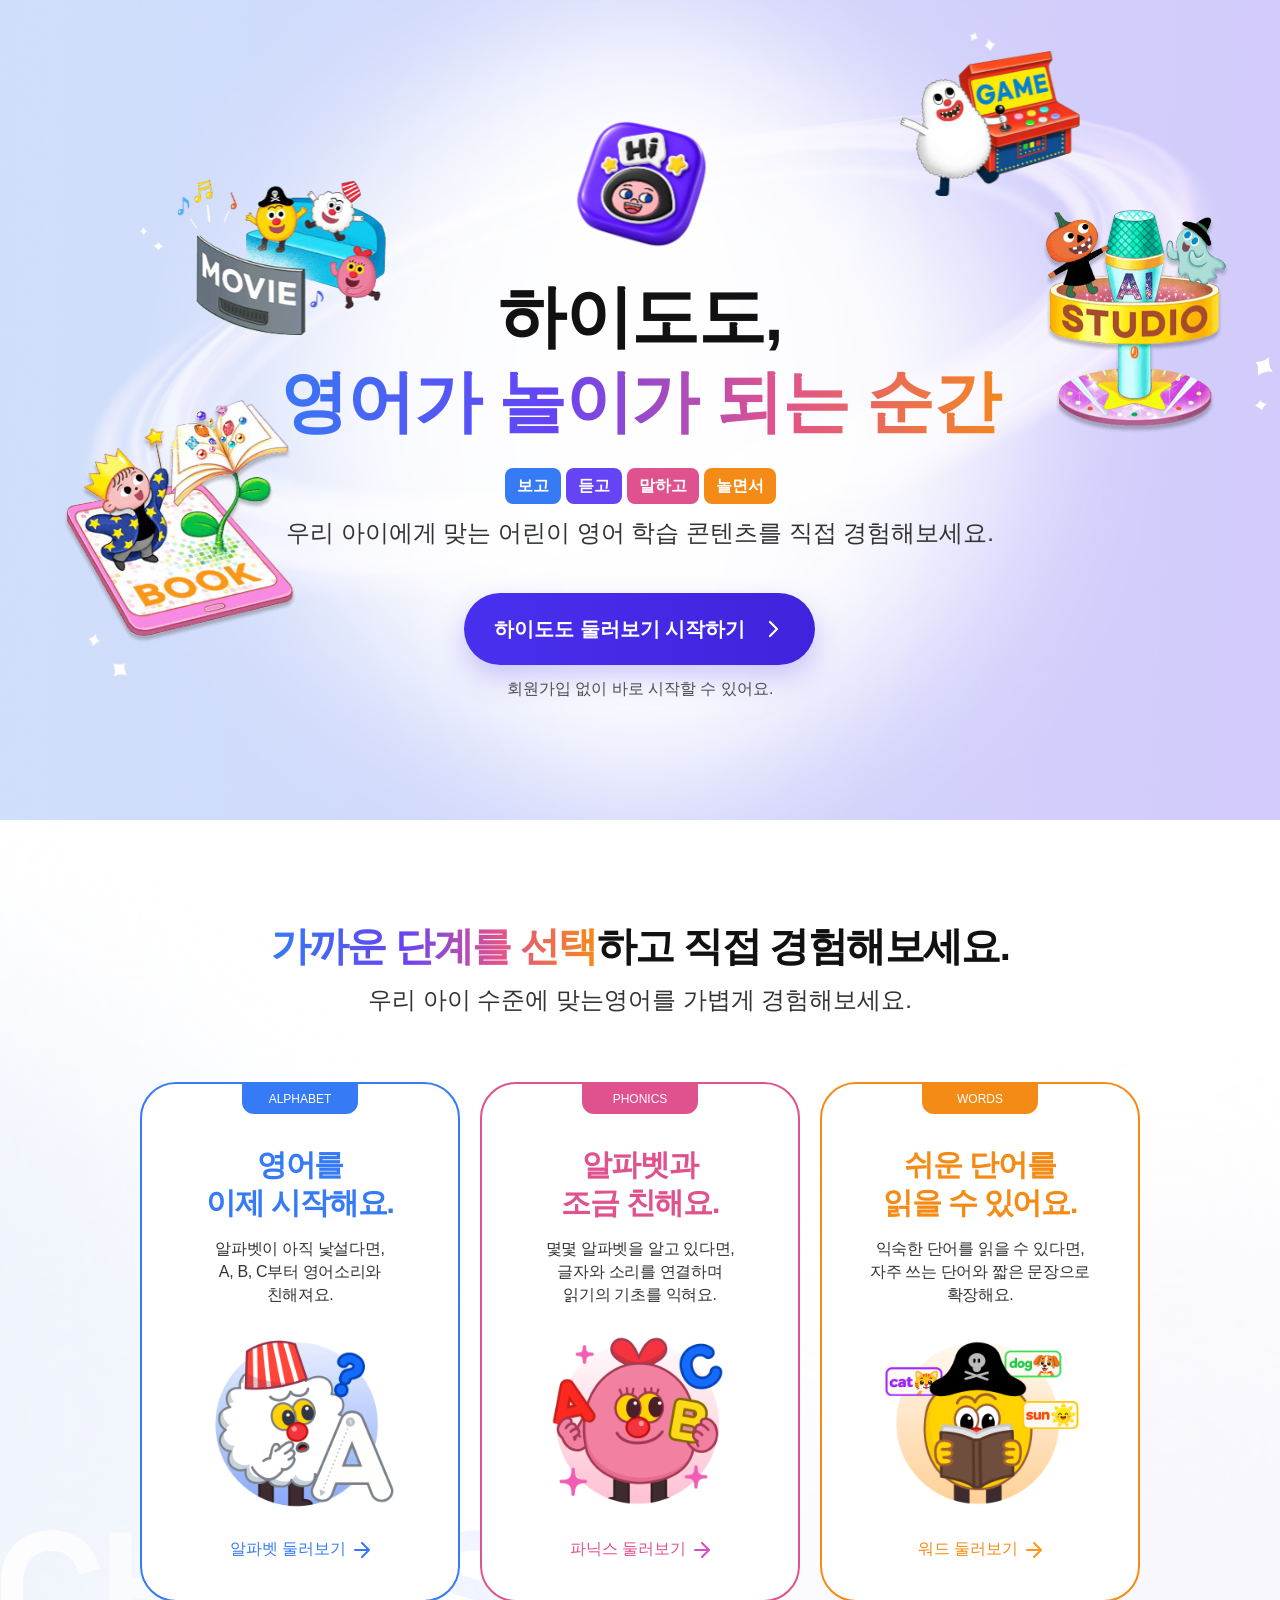
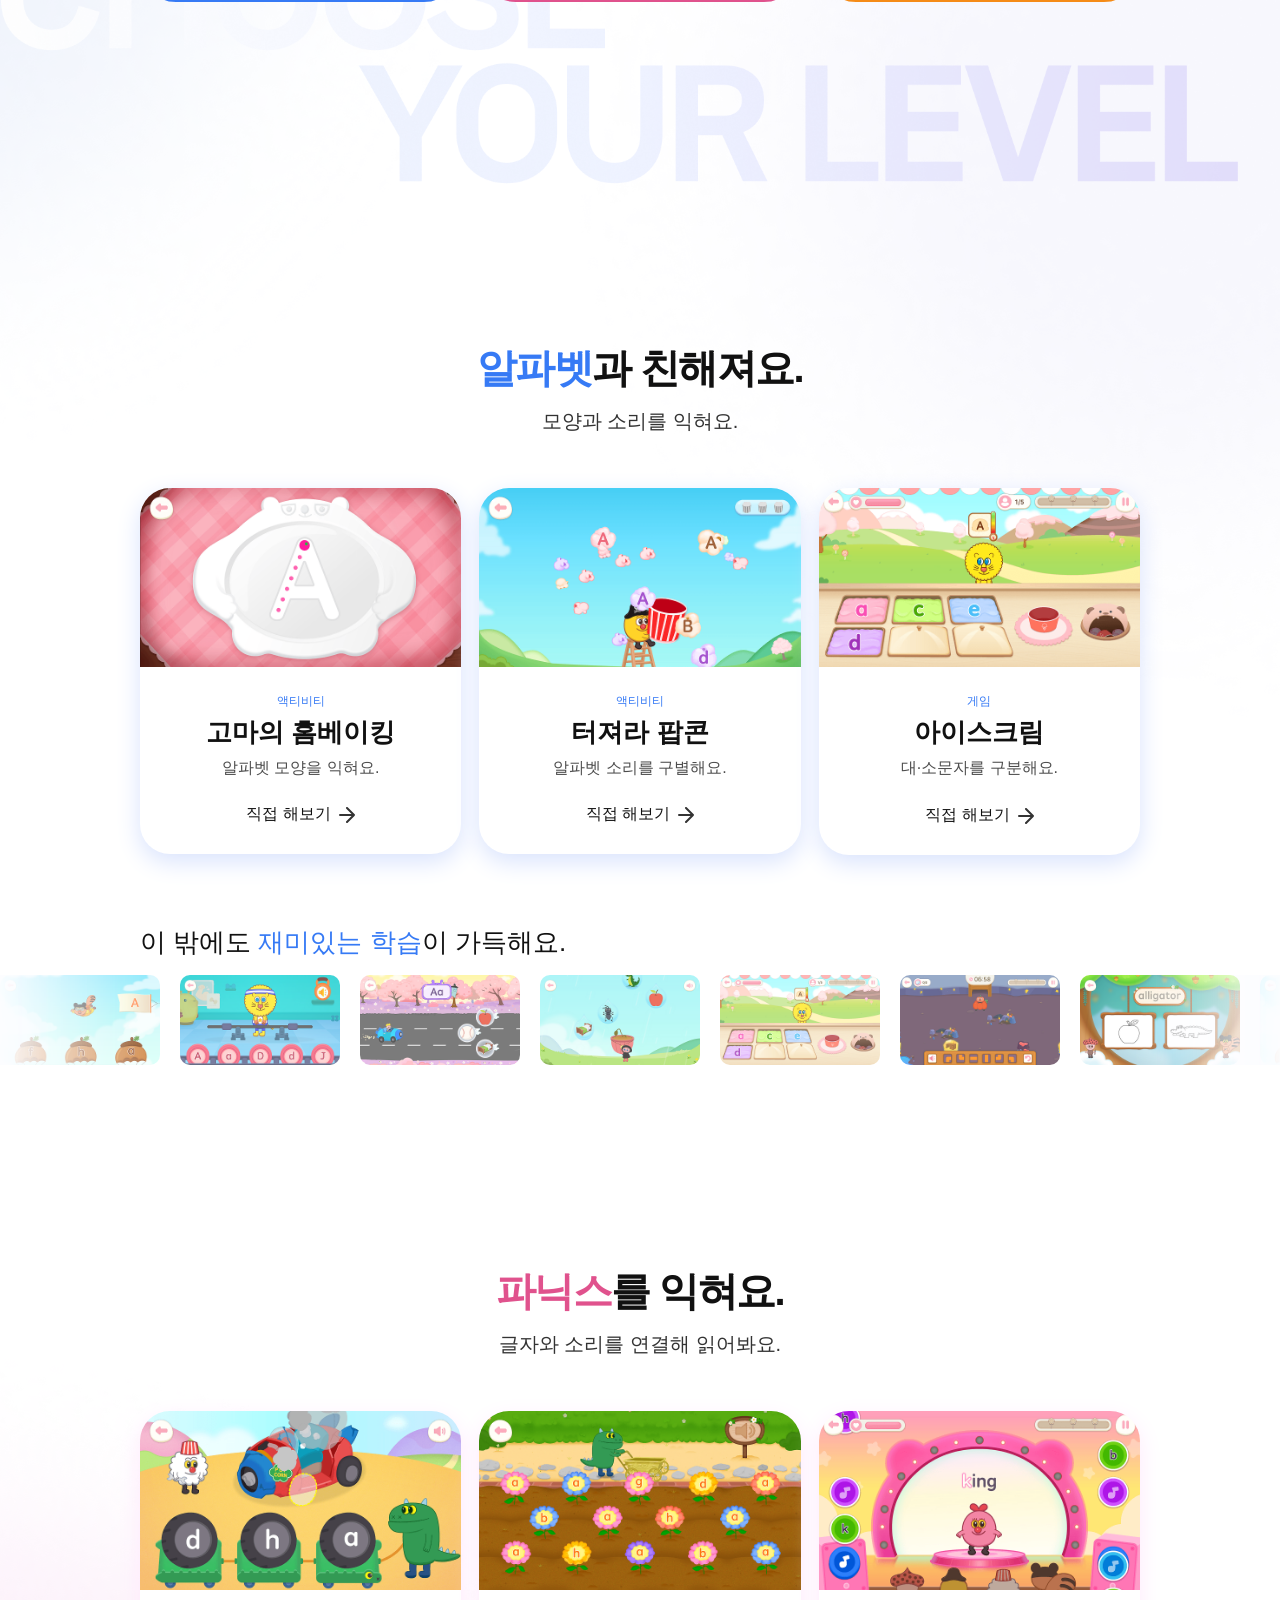
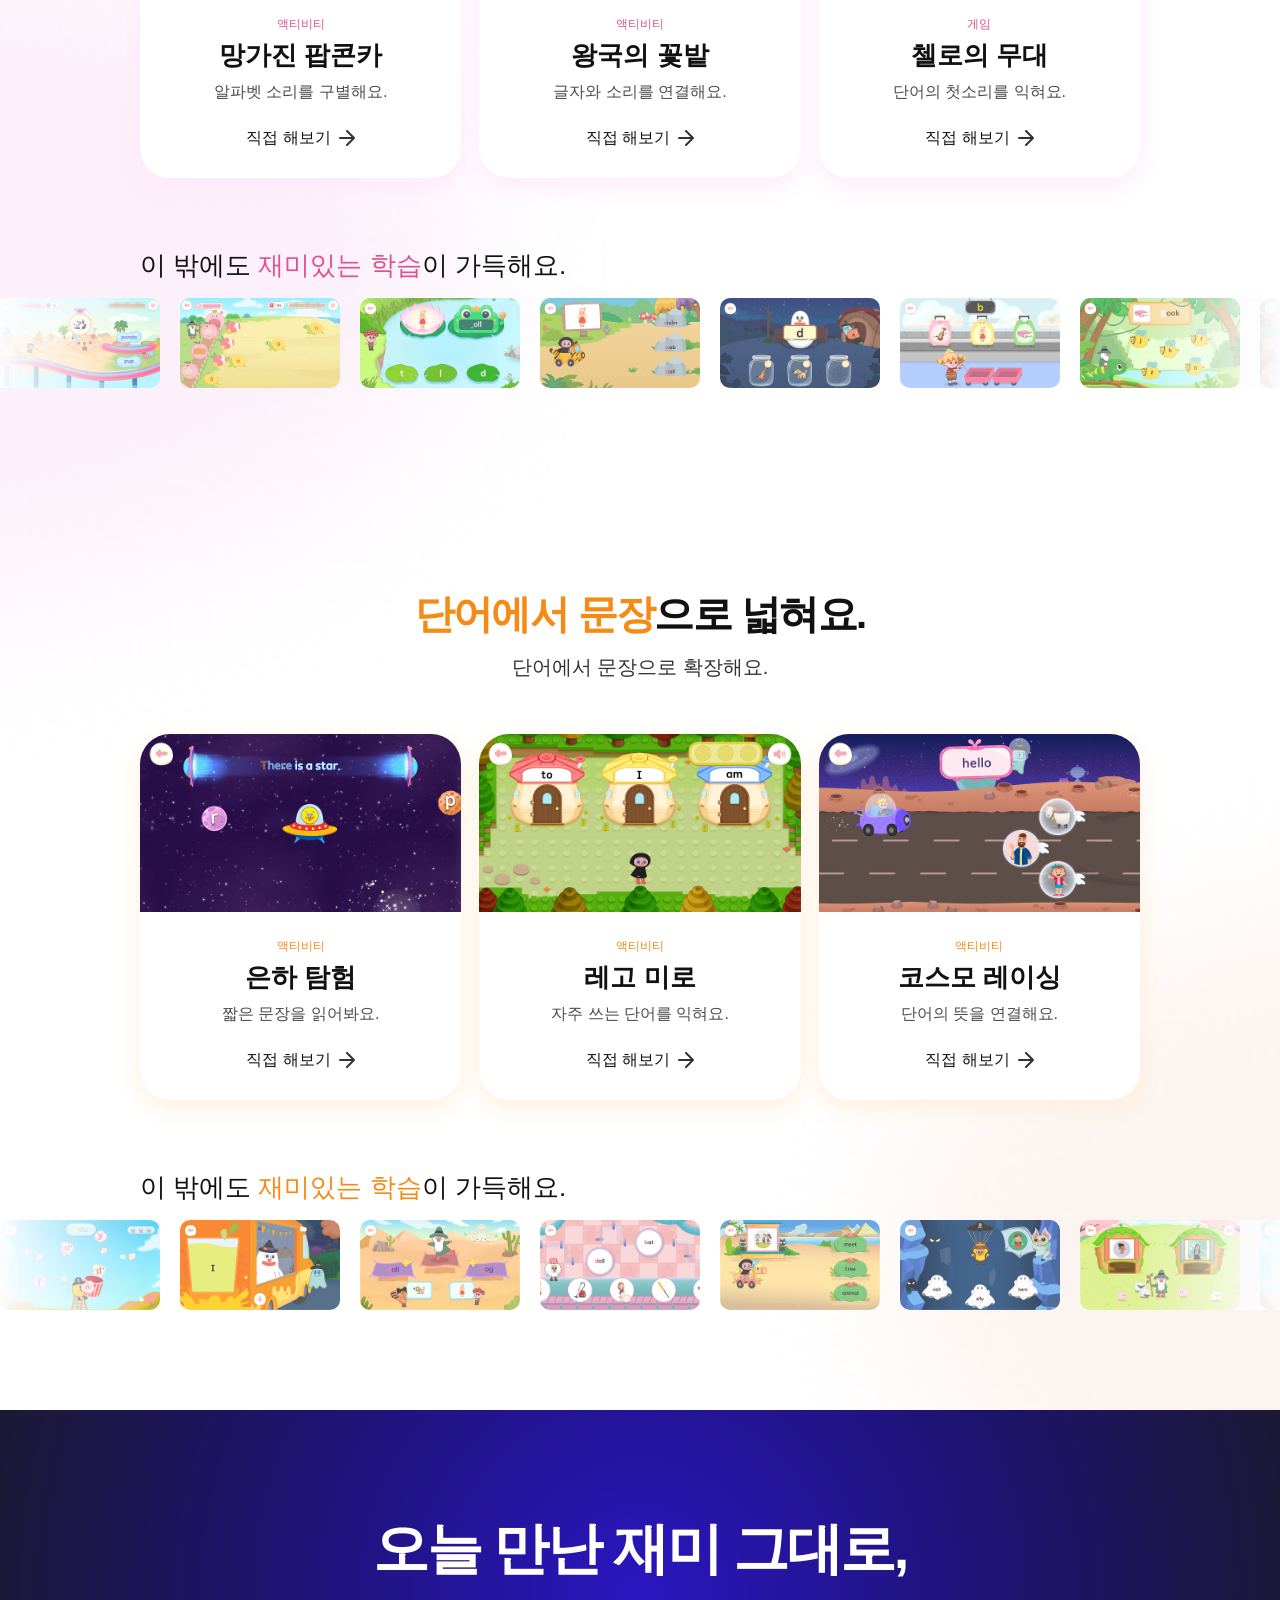
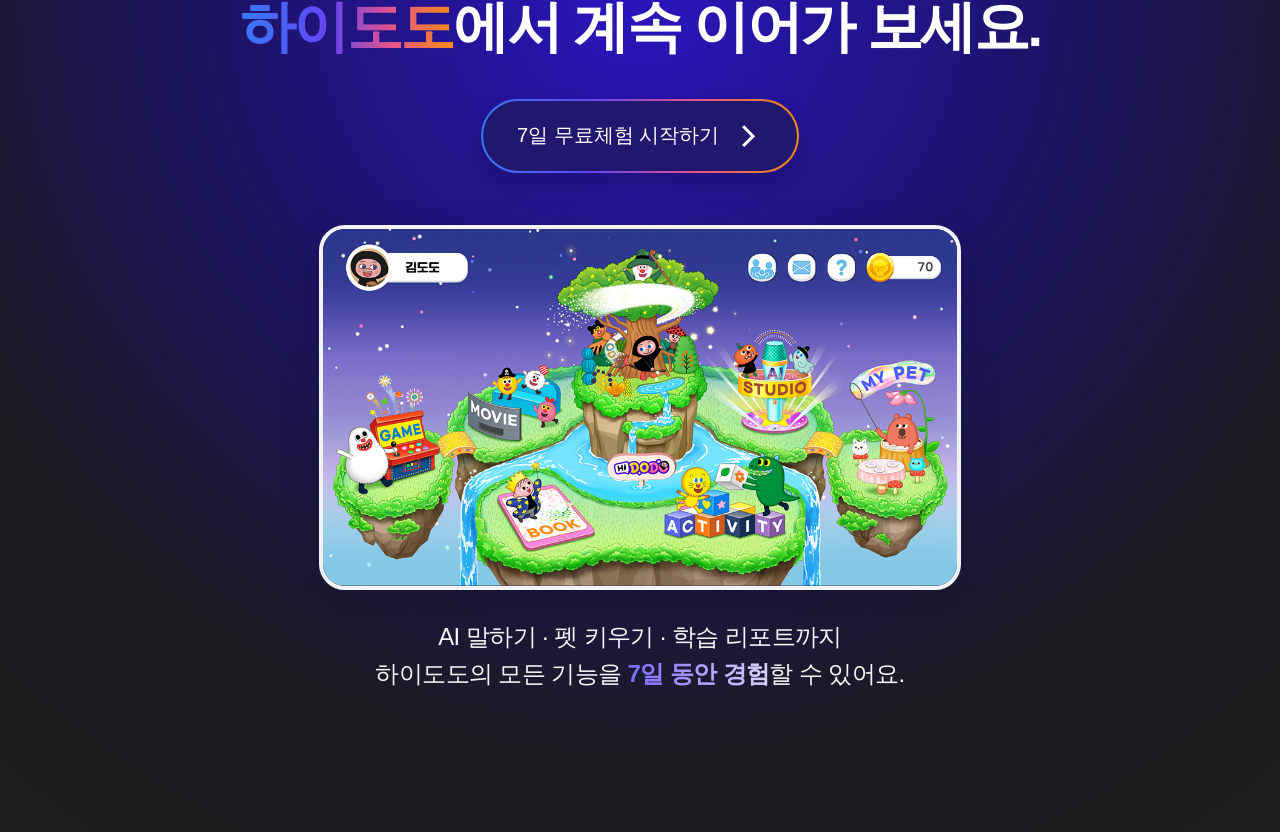
==== commit 7fc5abdc: "20260904 09:11" ====
--- a/index.html
+++ b/index.html
@@ -47,8 +47,8 @@
 
   <body>
     <!-- 나중에 삭제할 예정 -->
-    <global-nav-bar></global-nav-bar>
-    <global-nav-bar-mo></global-nav-bar-mo>
+    <!-- <global-nav-bar></global-nav-bar>
+    <global-nav-bar-mo></global-nav-bar-mo> -->
 
     <!-- ==============================
         Main
--- a/css/style.css
+++ b/css/style.css
@@ -604,13 +604,20 @@
   transition: transform 0.25s ease, box-shadow 0.25s ease;
 }
 .level__item--alphabet, .level__item--phonics, .level__item--words {
-  box-shadow: 0 22px 45px 5px rgba(0, 0, 0, 0.16);
   border-radius: 36px;
   transition: transform 0.3s ease, box-shadow 0.3s ease;
 }
 .level__item--alphabet:hover, .level__item--phonics:hover, .level__item--words:hover {
   transform: translateY(-6px);
-  box-shadow: 0 32px 64px 10px rgba(0, 0, 0, 0.2);
+}
+.level__item--alphabet:hover {
+  box-shadow: 0 32px 64px 10px rgba(225, 232, 249, 0.8274509804);
+}
+.level__item--phonics:hover {
+  box-shadow: 0 32px 64px 10px rgba(255, 233, 252, 0.862745098);
+}
+.level__item--words:hover {
+  box-shadow: 0 32px 64px 10px rgba(255, 239, 220, 0.9098039216);
 }
 
 .level-card {
@@ -1370,7 +1377,7 @@
     max-width: 1000px;
   }
   .signup-banner {
-    width: min(1000px, 100%);
+    width: 1000px;
   }
 }
 @media (max-width: 1200px) {
@@ -1555,7 +1562,7 @@
     font-size: 20px;
   }
   .signup-banner {
-    width: min(900px, 100%);
+    width: 900px;
   }
   .signup-banner__title {
     font-size: 24px;
@@ -1640,7 +1647,7 @@
   .learning-card__link2 {
     font-size: 14px;
   }
-  .learning-card__link2 span img {
+  .learning-card__link2 span {
     width: 12px;
   }
   .learning-card__category {
@@ -1660,8 +1667,8 @@
     border-radius: 16px;
   }
   .quick-top {
-    width: 34px;
-    height: 34px;
+    width: 44px;
+    height: 44px;
     right: 12px;
   }
   .quick-top img {
@@ -1677,6 +1684,24 @@
   .cta-section__button {
     min-width: 280px;
     min-height: 65px;
+    margin-top: 30px;
+  }
+  .cta-section__title {
+    line-height: 1.25;
+    font-size: 40px;
+  }
+  .cta-section__description {
+    font-size: 20px;
+  }
+  .cta-section__visual {
+    width: 510px;
+  }
+  .signup-banner {
+    width: 800px;
+    bottom: -8px;
+  }
+  .signup-banner__inner {
+    height: 70px;
   }
 }
 @media (max-width: 768px) {
@@ -1765,7 +1790,7 @@
     cursor: pointer;
   }
   .level-card {
-    min-height: 340px;
+    min-height: 360px;
     cursor: pointer;
   }
   .level-card__label {
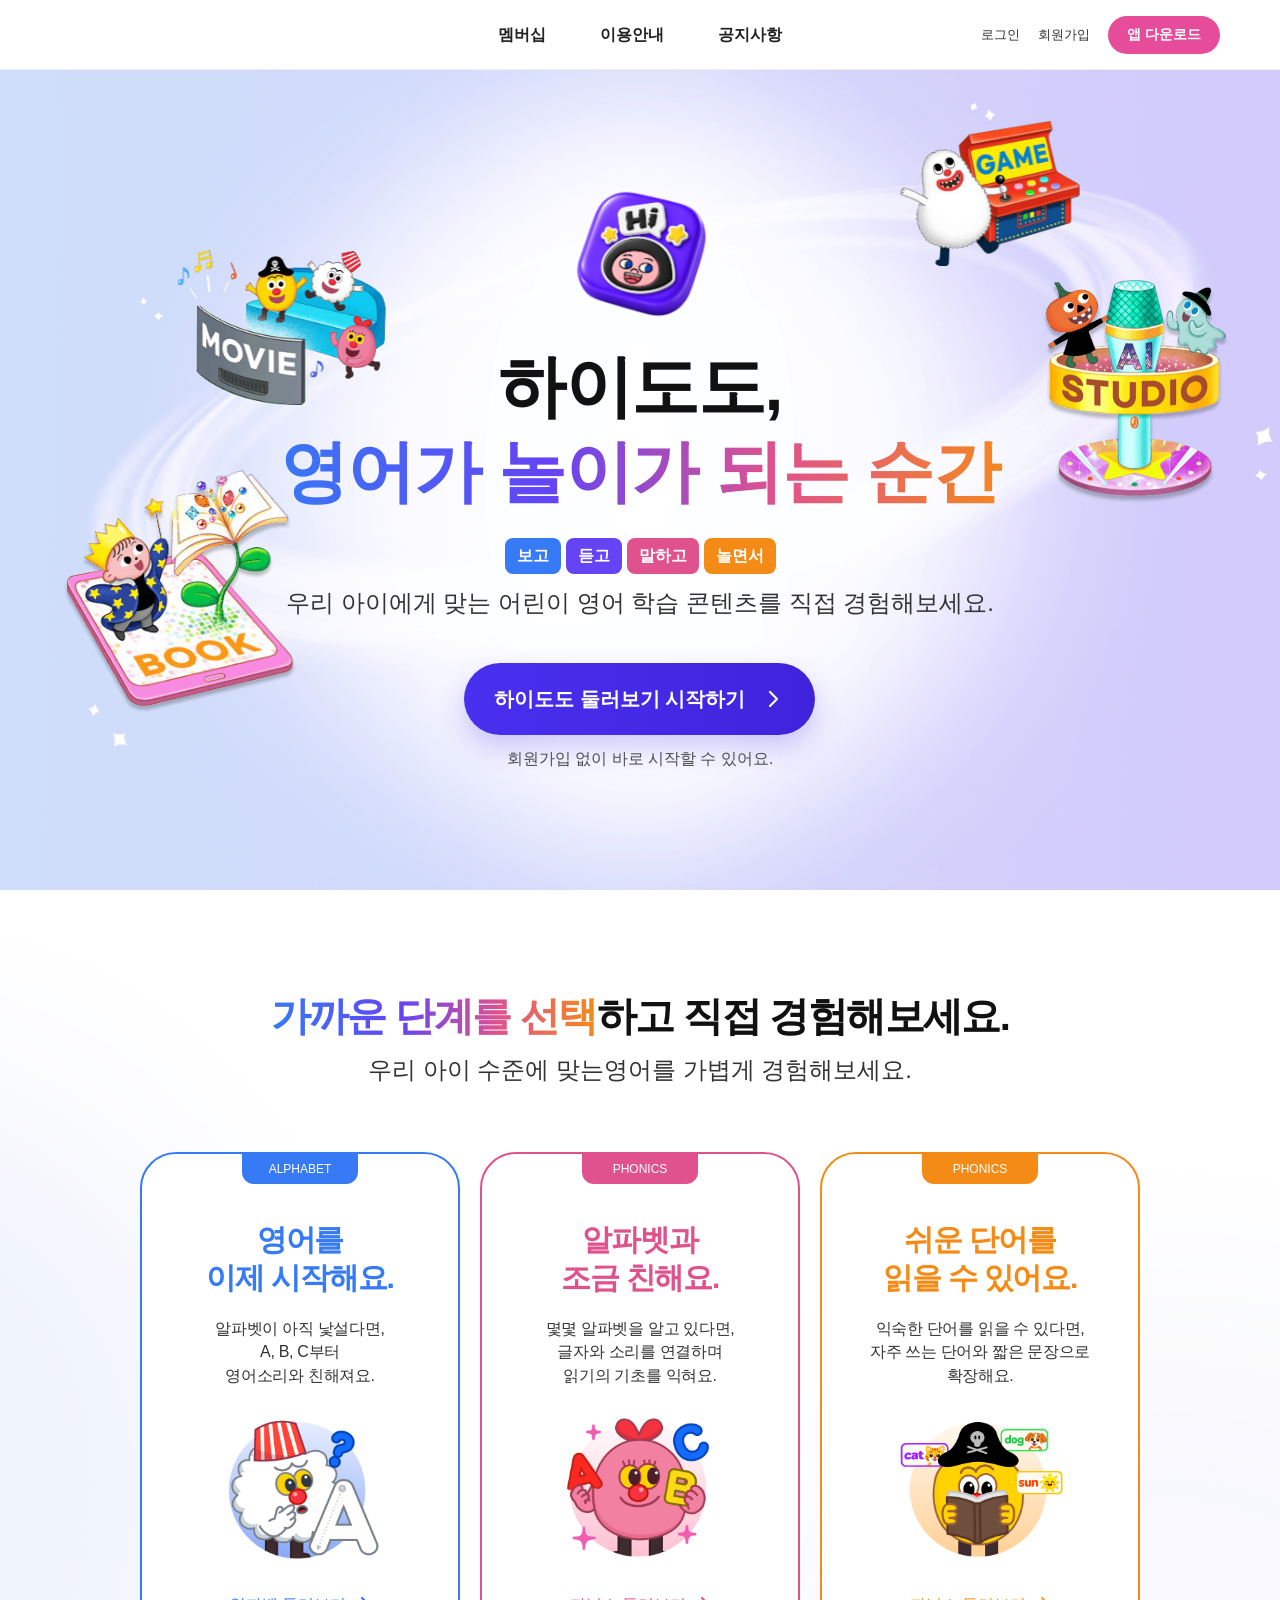
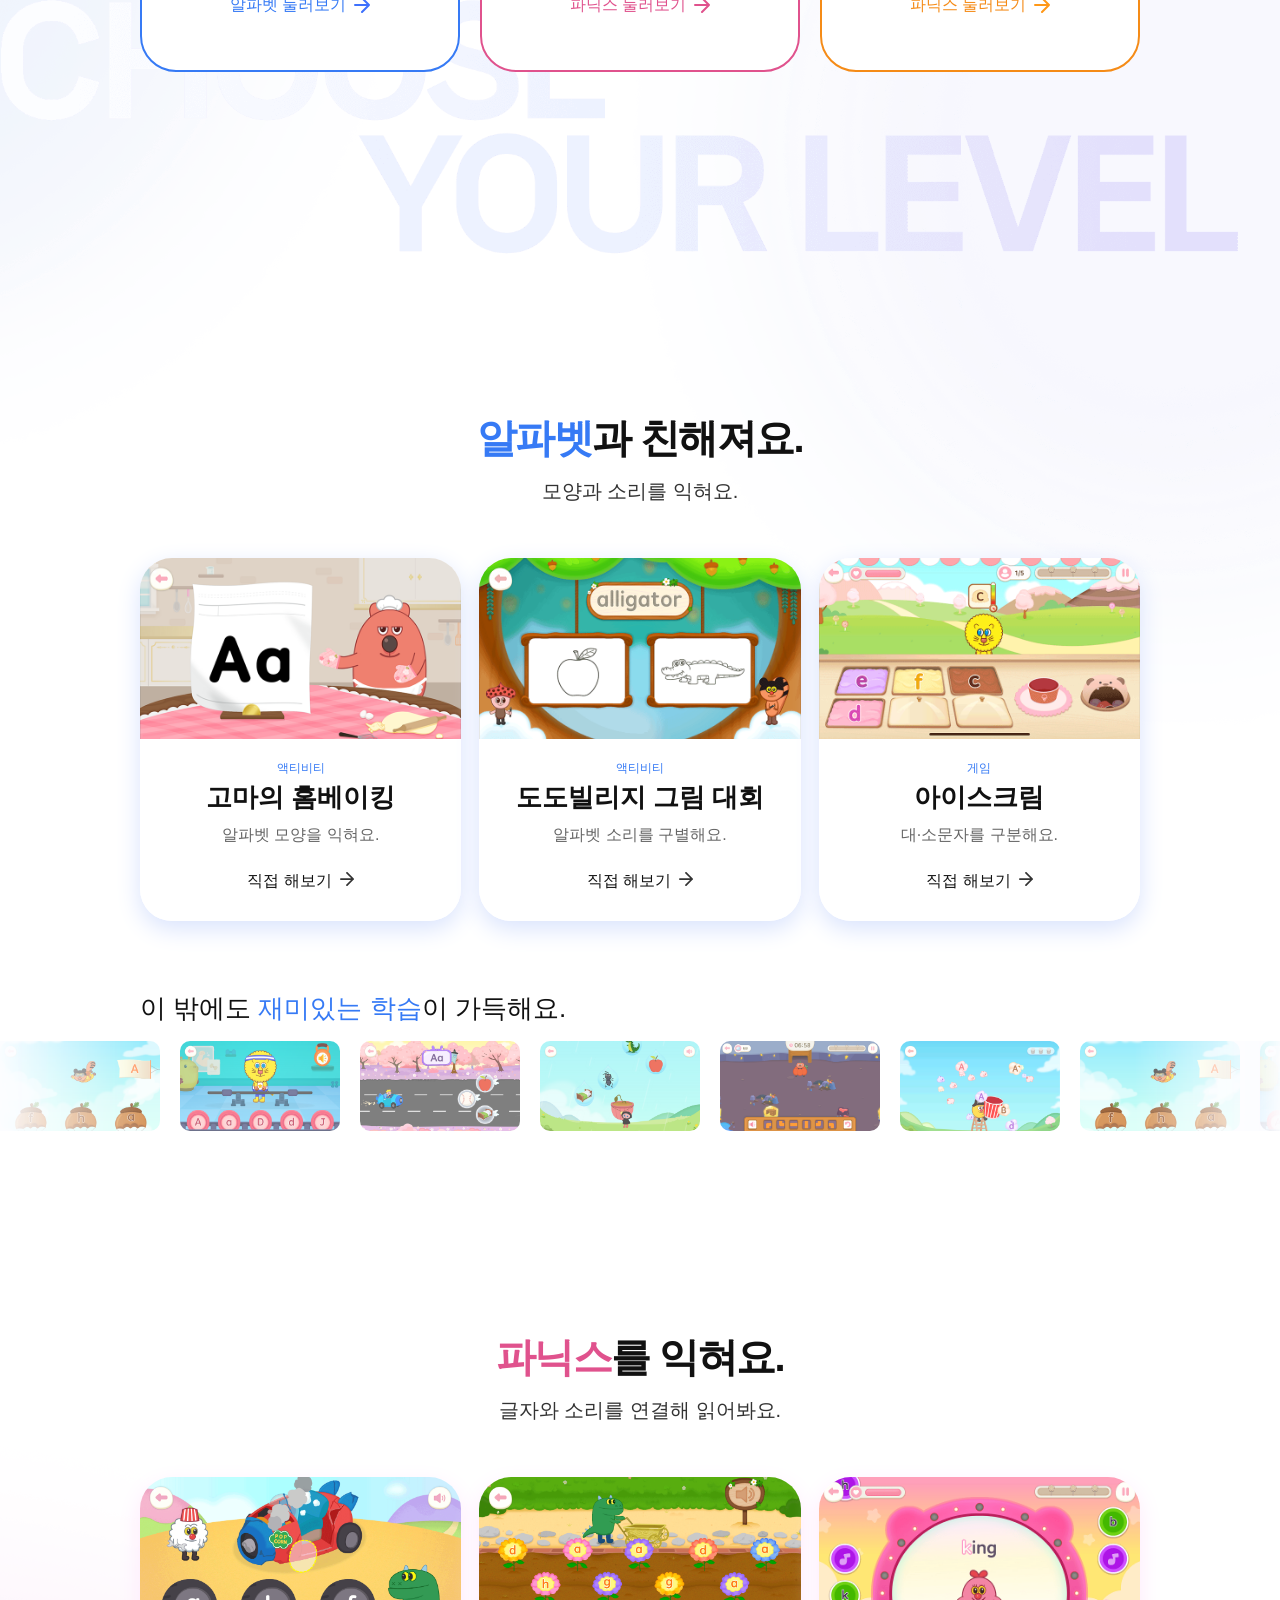
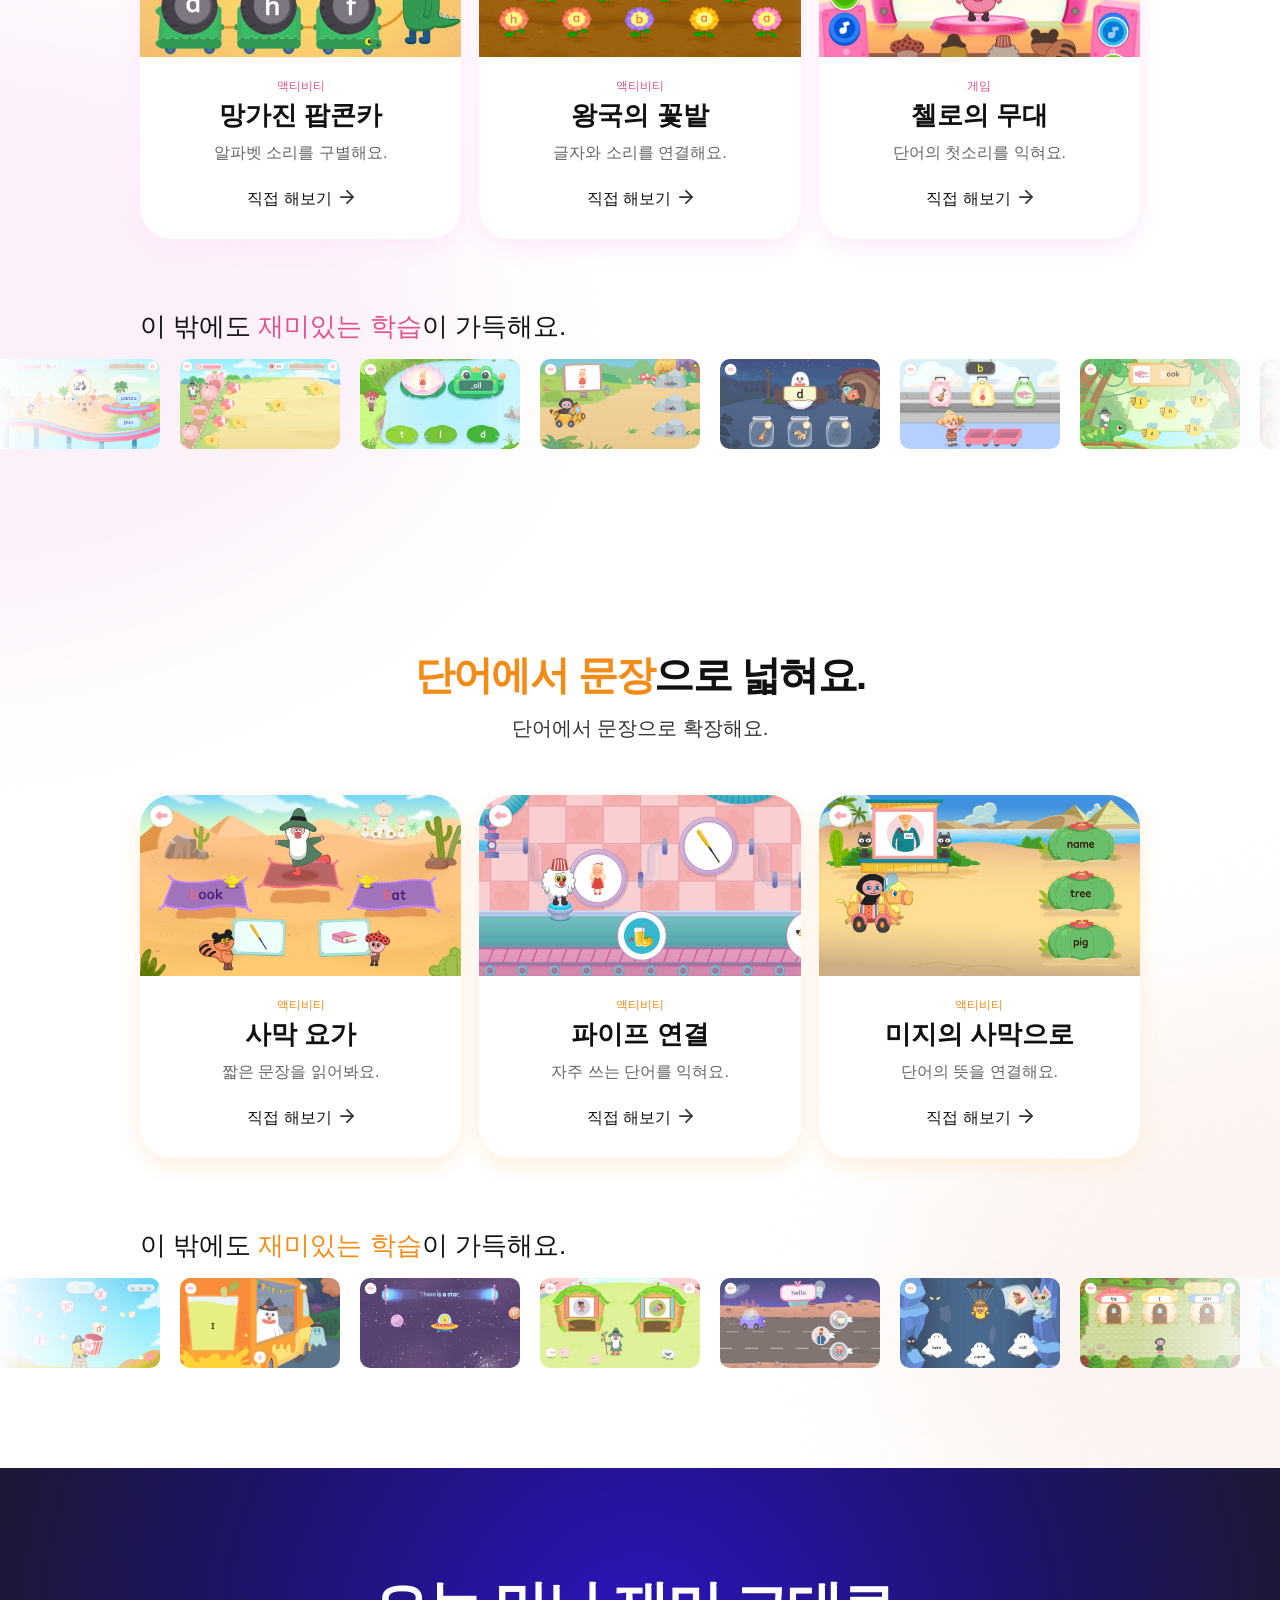
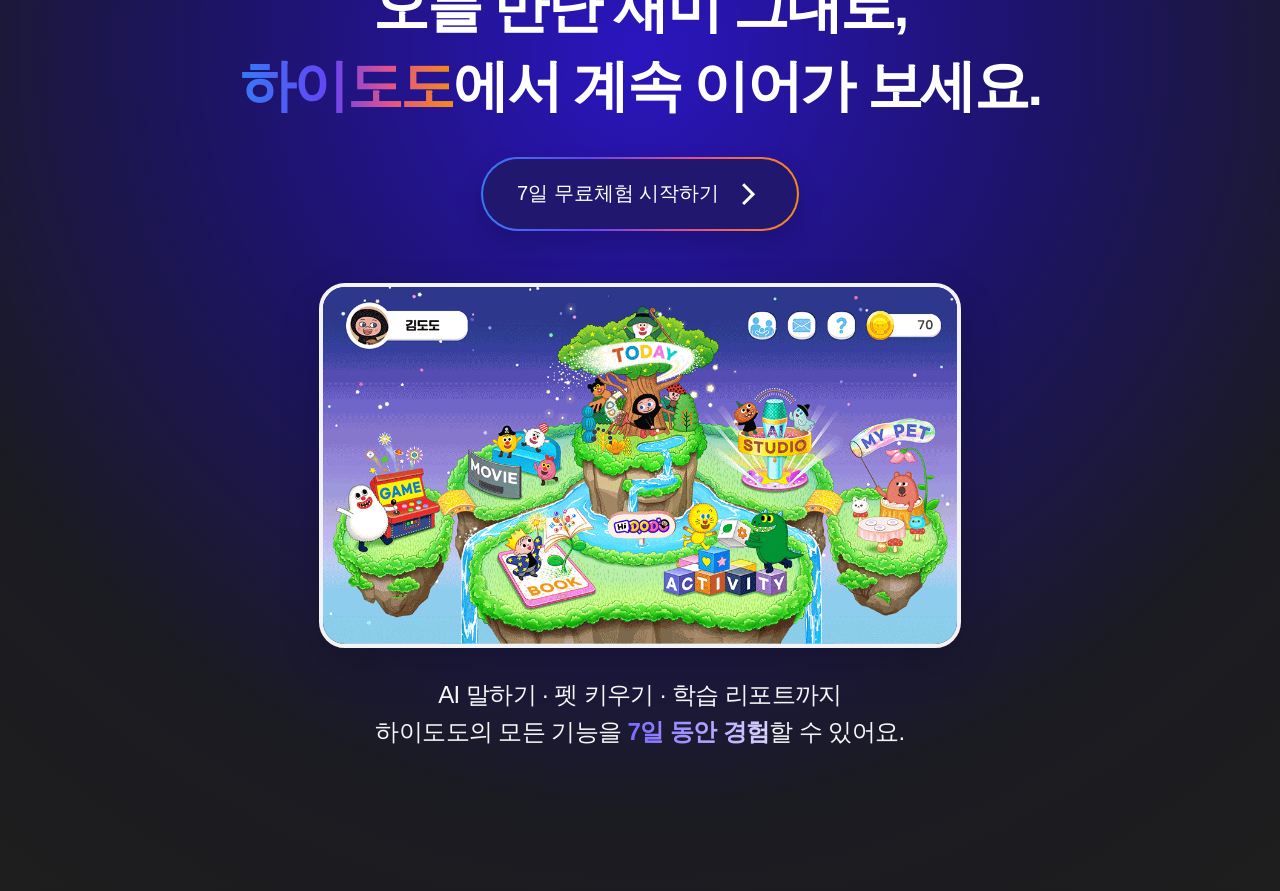
==== commit f249f7e5: "20260908 18:26 hover 효과 디벨롭" ====
--- a/index.html
+++ b/index.html
@@ -42,13 +42,12 @@
     <script src="./js/main.js" defer></script>
     <script src="./js/animation.js" defer></script>
     <script src="./js/playing-experience.js"></script>
-
   </head>
 
   <body>
     <!-- 나중에 삭제할 예정 -->
-    <!-- <global-nav-bar></global-nav-bar>
-    <global-nav-bar-mo></global-nav-bar-mo> -->
+    <global-nav-bar></global-nav-bar>
+    <global-nav-bar-mo></global-nav-bar-mo>
 
     <!-- ==============================
         Main
@@ -265,103 +264,118 @@
           </div>
 
           <ul class="level__list">
-            <li
-              class="level__item level__item--alphabet"
-              data-target="alphabet"
-            >
-              <article class="level-card">
+            <li class="level__item level__item--alphabet">
+              <a href="#alphabet" class="level-card">
                 <span class="level-card__label">ALPHABET</span>
 
                 <h3 class="level-card__title">
-                  영어를<br class="pc-only" />이제 시작해요.
+                  영어를<br class="pc-only" />
+                  이제 시작해요.
                 </h3>
 
                 <p class="level-card__description">
-                  알파벳이 아직 낯설다면,<br>
-                  A, B, C부터 영어소리와 <br class="pc-only">
-                   친해져요.
+                  알파벳이 아직 낯설다면,<br />
+                  A, B, C부터 <br class="pc-only" />영어소리와 친해져요.
                 </p>
 
                 <div class="level-card__image">
+                  <object
+                    class="level-card__motion"
+                    type="image/svg+xml"
+                    data="./images/alphabet.svg"
+                    aria-label="알파벳 캐릭터"
+                  ></object>
+
                   <img
+                    class="level-card__final"
                     src="./images/level-alphabet.png"
-                    alt="알파벳 A를 보고 있는 캐릭터"
-                    width="240"
-                    height="240"
+                    alt="알파벳 캐릭터"
                   />
                 </div>
 
-                <a href="#alphabet" class="level-card__link">
+                <span class="level-card__link">
                   알파벳 둘러보기
-                  <span aria-hidden="true"
-                    ><img src="./images/arrow.svg" alt=""
-                  /></span>
-                </a>
-              </article>
+                  <span aria-hidden="true">
+                    <img src="./images/arrow.svg" alt="" />
+                  </span>
+                </span>
+              </a>
             </li>
 
             <li class="level__item level__item--phonics" data-target="phonics">
-              <article class="level-card">
+              <a href="#phonics" class="level-card">
                 <span class="level-card__label">PHONICS</span>
 
                 <h3 class="level-card__title">
-                  알파벳과<br class="pc-only" />조금 친해요.
+                  알파벳과<br class="pc-only" />
+                  조금 친해요.
                 </h3>
 
                 <p class="level-card__description">
-                  몇몇 알파벳을 알고 있다면,<br>
-                  글자와 소리를 연결하며<br class="pc-only"> 
+                  몇몇 알파벳을 알고 있다면,<br />
+                  글자와 소리를 연결하며<br class="pc-only" />
                   읽기의 기초를 익혀요.
                 </p>
 
                 <div class="level-card__image">
+                  <object
+                    class="level-card__motion"
+                    type="image/svg+xml"
+                    data="./images/phonics.svg"
+                    aria-label="파닉스 캐릭터"
+                  ></object>
                   <img
+                    class="level-card__final"
                     src="./images/level-phonics.png"
-                    alt="알파벳 A, B, C를 들고 있는 캐릭터"
-                    width="240"
-                    height="240"
+                    alt="파닉스 캐릭터"
                   />
                 </div>
 
-                <a href="#phonics" class="level-card__link">
+                <span class="level-card__link">
                   파닉스 둘러보기
-                  <span aria-hidden="true"
-                    ><img src="./images/arrow_pink.svg" alt=""
-                  /></span>
-                </a>
-              </article>
+                  <span aria-hidden="true">
+                    <img src="./images/arrow_pink.svg" alt="" />
+                  </span>
+                </span>
+              </a>
             </li>
 
             <li class="level__item level__item--words" data-target="words">
-              <article class="level-card">
-                <span class="level-card__label">WORDS</span>
+              <a href="#words" class="level-card">
+                <span class="level-card__label">PHONICS</span>
 
                 <h3 class="level-card__title">
-                  쉬운 단어를<br class="pc-only" />읽을 수 있어요.
+                  쉬운 단어를<br class="pc-only" />
+                  읽을 수 있어요.
                 </h3>
 
                 <p class="level-card__description">
                   익숙한 단어를 읽을 수 있다면,<br />
-                  자주 쓰는 단어와 짧은 문장으로 <br class="pc-only"> 
+                  자주 쓰는 단어와 짧은 문장으로 <br class="pc-only" />
                   확장해요.
                 </p>
 
                 <div class="level-card__image">
+                  <object
+                    class="level-card__motion"
+                    type="image/svg+xml"
+                    data="./images/word.svg"
+                    aria-label="파닉스 캐릭터"
+                  ></object>
                   <img
+                    class="level-card__final"
                     src="./images/level-words.png"
-                    alt="영어 단어가 있는 책을 읽는 캐릭터"
-                    width="240"
-                    height="240"
+                    alt="파닉스 캐릭터"
                   />
                 </div>
 
-                <a href="#words" class="level-card__link">
-                  워드 둘러보기
-                  <span aria-hidden="true"
-                    ><img src="./images/arrow_orange.svg" alt=""
-                  /></span>
-                </a>
-              </article>
+                <span class="level-card__link">
+                  파닉스 둘러보기
+                  <span aria-hidden="true">
+                    <img src="./images/arrow_orange.svg" alt="" />
+                  </span>
+                </span>
+              </a>
             </li>
           </ul>
         </div>
@@ -393,98 +407,121 @@
             <ul class="experience__cards">
               <li>
                 <article class="learning-card blue-shadow">
-                  <div class="learning-card__thumb">
+                  <div class="learning-card__thumbnail">
                     <img
+                      class="learning-card__image"
                       src="./images/alphabet-baking.png"
-                      alt="알파벳 A 모양을 따라 그리는 고마의 홈베이킹 학습 화면"
+                      data-static="./images/alphabet-baking.png"
+                      data-gif="./images/alphabet-baking.gif"
+                      alt="고마의 홈베이킹 활동 미리보기"
                     />
                   </div>
 
-                  <div class="learning-card__content">
-                    <span class="learning-card__category blue"> 액티비티 </span>
-
-                    <h4 class="learning-card__title">고마의 홈베이킹</h4>
-
-                    <p class="learning-card__description">
+                  <!-- 아래 영역만 클릭 가능 -->
+                  <button
+                    type="button"
+                    class="learning-card__content"
+                    data-url="https://experience.dodonfriends.com/paint/"
+                    onclick="openExperience(this.dataset.url)"
+                  >
+                    <span class="learning-card__category"> 액티비티 </span>
+
+                    <strong class="learning-card__title">
+                      고마의 홈베이킹
+                    </strong>
+
+                    <span class="learning-card__description">
                       알파벳 모양을 익혀요.
-                    </p>
-                    <a
-                      href="https://experience.dodonfriends.com/homebaking/"
-                      class="learning-card__link"
-                      target="_blank"
-                    >
+                    </span>
+
+                    <span class="learning-card__link">
                       직접 해보기
-                      <span aria-hidden="true"
-                        ><img src="./images/arrow_black.svg" alt=""
-                      /></span>
-                    </a>
-
-                  </div>
+
+                      <img
+                        src="./images/arrow_black.svg"
+                        alt=""
+                        aria-hidden="true"
+                      />
+                    </span>
+                  </button>
                 </article>
               </li>
-
               <li>
                 <article class="learning-card blue-shadow">
-                  <div class="learning-card__thumb">
+                  <div class="learning-card__thumbnail">
                     <img
-                      src="./images/alphabet-popcorn.png"
-                      alt="알파벳 소리를 구별하는 터져라 팝콘 학습 화면"
+                      class="learning-card__image"
+                      src="./images/dodo-village.png"
+                      data-static="./images/dodo-village.png"
+                      data-gif="./images/dodo-village.gif"
+                      alt="도도빌리지 그림 대회 활동 미리보기"
                     />
                   </div>
 
-                  <div class="learning-card__content">
-                    <span class="learning-card__category blue"> 액티비티 </span>
-
-                    <h4 class="learning-card__title">터져라 팝콘</h4>
-
-                    <p class="learning-card__description">
+                  <!-- 아래 영역만 클릭 가능 -->
+                  <button
+                    type="button"
+                    class="learning-card__content"
+                    data-url="https://experience.dodonfriends.com/paint/"
+                    onclick="openExperience(this.dataset.url)"
+                  >
+                    <span class="learning-card__category"> 액티비티 </span>
+
+                    <strong class="learning-card__title"> 도도빌리지 그림 대회 </strong>
+
+                    <span class="learning-card__description">
                       알파벳 소리를 구별해요.
-                    </p>
-
-                    <a
-                      href="https://experience.dodonfriends.com/paint/"
-                      class="learning-card__link"
-                      target="_blank"
-                    >
+                    </span>
+
+                    <span class="learning-card__link">
                       직접 해보기
-                      <span aria-hidden="true"
-                        ><img src="./images/arrow_black.svg" alt=""
-                      /></span>
-                    </a>
-                  </div>
+
+                      <img
+                        src="./images/arrow_black.svg"
+                        alt=""
+                        aria-hidden="true"
+                      />
+                    </span>
+                  </button>
                 </article>
               </li>
-
               <li>
                 <article class="learning-card blue-shadow">
-                  <div class="learning-card__thumb">
+                  <div class="learning-card__thumbnail">
                     <img
+                      class="learning-card__image"
                       src="./images/alphabet-icecream.png"
-                      alt="대문자와 소문자를 구분하는 아이스크림 학습 화면"
+                      data-static="./images/alphabet-icecream.png"
+                      data-gif="./images/alphabet-icecream.gif"
+                      alt="아이스크림 활동 미리보기"
                     />
                   </div>
 
-                  <div class="learning-card__content">
-                    <span class="learning-card__category blue"> 게임 </span>
-
-                    <h4 class="learning-card__title">아이스크림</h4>
-
-                    <p class="learning-card__description">
+                  <!-- 아래 영역만 클릭 가능 -->
+                  <button
+                    type="button"
+                    class="learning-card__content"
+                    data-url="https://experience.dodonfriends.com/paint/"
+                    onclick="openExperience(this.dataset.url)"
+                  >
+                    <span class="learning-card__category"> 게임 </span>
+
+                    <strong class="learning-card__title"> 아이스크림 </strong>
+
+                    <span class="learning-card__description">
                       대·소문자를 구분해요.
-                    </p>
-
-                    <button
-                      type="button"
-                      class="learning-card__link2"
-                      data-url="https://experience.dodonfriends.com/paint/"
-                      onclick="openExperience(this.dataset.url)"
-                    >
+                    </span>
+
+                    <span class="learning-card__link">
                       직접 해보기
-                      <span aria-hidden="true"
-                        ><img src="./images/arrow_black.svg" alt=""
-                      /></span>
-                    </button>
-                  </div>
+
+                      <img
+                        src="./images/arrow_black.svg"
+                        alt=""
+                        aria-hidden="true"
+                      />
+                    </span>
+                  </button>
                 </article>
               </li>
             </ul>
@@ -499,39 +536,35 @@
           <div class="experience__rail">
             <div class="experience__rail-track">
               <div class="experience__rail-set">
-                <img src="./images/thumb-01.png" alt="" />
-                <img src="./images/thumb-02.png" alt="" />
-                <img src="./images/thumb-03.png" alt="" />
-                <img src="./images/thumb-04.png" alt="" />
-                <img src="./images/thumb-05.png" alt="" />
-                <img src="./images/thumb-06.png" alt="" />
-                <img src="./images/thumb-07.png" alt="" />
-
-                <img src="./images/thumb-01.png" alt="" />
-                <img src="./images/thumb-02.png" alt="" />
-                <img src="./images/thumb-03.png" alt="" />
-                <img src="./images/thumb-04.png" alt="" />
-                <img src="./images/thumb-05.png" alt="" />
-                <img src="./images/thumb-06.png" alt="" />
-                <img src="./images/thumb-07.png" alt="" />
+                <img src="./images/thumb-01.png" data-gif="./images/thumb-01.png"  alt="" />
+                <img src="./images/thumb-02.png" data-gif="./images/thumb-02.png"  alt="" />
+                <img src="./images/thumb-03.png" data-gif="./images/thumb-03.png"  alt="" />
+                <img src="./images/thumb-04.png" data-gif="./images/thumb-04.png"  alt="" />
+                <img src="./images/thumb-06.png" data-gif="./images/thumb-06.png"  alt="" />
+                <img src="./images/thumb-07.png" data-gif="./images/thumb-07.png"  alt="" />
+
+                <img src="./images/thumb-01.png" data-gif="./images/thumb-01.png"  alt="" />
+                <img src="./images/thumb-02.png" data-gif="./images/thumb-02.png"  alt="" />
+                <img src="./images/thumb-03.png" data-gif="./images/thumb-03.png"  alt="" />
+                <img src="./images/thumb-04.png" data-gif="./images/thumb-04.png"  alt="" />
+                <img src="./images/thumb-06.png" data-gif="./images/thumb-06.png"  alt="" />
+                <img src="./images/thumb-07.png" data-gif="./images/thumb-07.png"  alt="" />
               </div>
 
               <div class="experience__rail-set second-line">
-                <img src="./images/thumb-01.png" alt="" />
-                <img src="./images/thumb-02.png" alt="" />
-                <img src="./images/thumb-03.png" alt="" />
-                <img src="./images/thumb-04.png" alt="" />
-                <img src="./images/thumb-05.png" alt="" />
-                <img src="./images/thumb-06.png" alt="" />
-                <img src="./images/thumb-07.png" alt="" />
-
-                <img src="./images/thumb-01.png" alt="" />
-                <img src="./images/thumb-02.png" alt="" />
-                <img src="./images/thumb-03.png" alt="" />
-                <img src="./images/thumb-04.png" alt="" />
-                <img src="./images/thumb-05.png" alt="" />
-                <img src="./images/thumb-06.png" alt="" />
-                <img src="./images/thumb-07.png" alt="" />
+                <img src="./images/thumb-01.png" data-gif="./images/thumb-01.png"  alt="" />
+                <img src="./images/thumb-02.png" data-gif="./images/thumb-02.png"  alt="" />
+                <img src="./images/thumb-03.png" data-gif="./images/thumb-03.png"  alt="" />
+                <img src="./images/thumb-04.png" data-gif="./images/thumb-04.png"  alt="" />
+                <img src="./images/thumb-06.png" data-gif="./images/thumb-06.png"  alt="" />
+                <img src="./images/thumb-07.png" data-gif="./images/thumb-07.png"  alt="" />
+
+                <img src="./images/thumb-01.png" data-gif="./images/thumb-01.png"  alt="" />
+                <img src="./images/thumb-02.png" data-gif="./images/thumb-02.png"  alt="" />
+                <img src="./images/thumb-03.png" data-gif="./images/thumb-03.png"  alt="" />
+                <img src="./images/thumb-04.png" data-gif="./images/thumb-04.png"  alt="" />
+                <img src="./images/thumb-06.png" data-gif="./images/thumb-06.png"  alt="" />
+                <img src="./images/thumb-07.png" data-gif="./images/thumb-07.png"  alt="" />
               </div>
             </div>
           </div>
@@ -557,97 +590,127 @@
             <ul class="experience__cards">
               <li>
                 <article class="learning-card pink-shadow">
-                  <div class="learning-card__thumb">
+                  <div class="learning-card__thumbnail">
                     <img
+                      class="learning-card__image"
                       src="./images/phonics-broken_popcorn_car.png"
-                      alt="알파벳을 선택해 소리를 구별하는 망가진 팝콘카 활동 화면"
+                      data-static="./images/phonics-broken_popcorn_car.png"
+                      data-gif="./images/phonics-broken_popcorn_car.gif"
+                      alt="망가진 팝콘카 활동 미리보기"
                     />
                   </div>
 
-                  <div class="learning-card__content">
-                    <span class="learning-card__category pink"> 액티비티 </span>
-
-                    <h4 class="learning-card__title">망가진 팝콘카</h4>
-
-                    <p class="learning-card__description">
+                  <!-- 아래 영역만 클릭 가능 -->
+                  <button
+                    type="button"
+                    class="learning-card__content"
+                    data-url="https://experience.dodonfriends.com/paint/"
+                    onclick="openExperience(this.dataset.url)"
+                  >
+                    <span class="learning-card__category learning-card__pink">
+                      액티비티
+                    </span>
+
+                    <strong class="learning-card__title">
+                      망가진 팝콘카
+                    </strong>
+
+                    <span class="learning-card__description">
                       알파벳 소리를 구별해요.
-                    </p>
-
-                    <a
-                      href="https://experience.dodonfriends.com/paint/"
-                      class="learning-card__link"
-                      target="_blank"
-                    >
+                    </span>
+
+                    <span class="learning-card__link">
                       직접 해보기
-                      <span aria-hidden="true"
-                        ><img src="./images/arrow_black.svg" alt=""
-                      /></span>
-                    </a>
-                  </div>
+
+                      <img
+                        src="./images/arrow_black.svg"
+                        alt=""
+                        aria-hidden="true"
+                      />
+                    </span>
+                  </button>
                 </article>
               </li>
-
               <li>
                 <article class="learning-card pink-shadow">
-                  <div class="learning-card__thumb">
+                  <div class="learning-card__thumbnail">
                     <img
+                      class="learning-card__image"
                       src="./images/phonics-kingdoms-flower-garden.png"
-                      alt="알파벳이 적힌 꽃을 선택하며 글자와 소리를 연결하는 활동 화면"
+                      data-static="./images/phonics-kingdoms-flower-garden.png"
+                      data-gif="./images/phonics-kingdoms-flower-garden.gif"
+                      alt="왕국의 꽃밭 활동 미리보기"
                     />
                   </div>
 
-                  <div class="learning-card__content">
-                    <span class="learning-card__category pink"> 액티비티 </span>
-
-                    <h4 class="learning-card__title">왕국의 꽃밭</h4>
-
-                    <p class="learning-card__description">
+                  <!-- 아래 영역만 클릭 가능 -->
+                  <button
+                    type="button"
+                    class="learning-card__content"
+                    data-url="https://experience.dodonfriends.com/paint/"
+                    onclick="openExperience(this.dataset.url)"
+                  >
+                    <span class="learning-card__category learning-card__pink">
+                      액티비티
+                    </span>
+
+                    <strong class="learning-card__title"> 왕국의 꽃밭 </strong>
+
+                    <span class="learning-card__description">
                       글자와 소리를 연결해요.
-                    </p>
-
-                    <a
-                      href="https://experience.dodonfriends.com/paint/"
-                      class="learning-card__link"
-                      target="_blank"
-                    >
+                    </span>
+
+                    <span class="learning-card__link">
                       직접 해보기
-                      <span aria-hidden="true"
-                        ><img src="./images/arrow_black.svg" alt=""
-                      /></span>
-                    </a>
-                  </div>
+
+                      <img
+                        src="./images/arrow_black.svg"
+                        alt=""
+                        aria-hidden="true"
+                      />
+                    </span>
+                  </button>
                 </article>
               </li>
-
               <li>
                 <article class="learning-card pink-shadow">
-                  <div class="learning-card__thumb">
+                  <div class="learning-card__thumbnail">
                     <img
+                      class="learning-card__image"
                       src="./images/phonics-cellos-stage.png"
-                      alt="단어의 첫소리를 선택하며 학습하는 첼로의 무대 게임 화면"
+                      data-static="./images/alphabet-baking.png"
+                      data-gif="./images/alphabet-baking.gif"
+                      alt="첼로의 무대 활동 미리보기"
                     />
                   </div>
 
-                  <div class="learning-card__content">
-                    <span class="learning-card__category pink"> 게임 </span>
-
-                    <h4 class="learning-card__title">첼로의 무대</h4>
-
-                    <p class="learning-card__description">
+                  <!-- 아래 영역만 클릭 가능 -->
+                  <button
+                    type="button"
+                    class="learning-card__content"
+                    data-url="https://experience.dodonfriends.com/paint/"
+                    onclick="openExperience(this.dataset.url)"
+                  >
+                    <span class="learning-card__category learning-card__pink">
+                      게임
+                    </span>
+
+                    <strong class="learning-card__title"> 첼로의 무대 </strong>
+
+                    <span class="learning-card__description">
                       단어의 첫소리를 익혀요.
-                    </p>
-
-                    <a
-                      href="https://experience.dodonfriends.com/paint/"
-                      class="learning-card__link"
-                      target="_blank"
-                    >
+                    </span>
+
+                    <span class="learning-card__link">
                       직접 해보기
-                      <span aria-hidden="true"
-                        ><img src="./images/arrow_black.svg" alt=""
-                      /></span>
-                    </a>
-                  </div>
+
+                      <img
+                        src="./images/arrow_black.svg"
+                        alt=""
+                        aria-hidden="true"
+                      />
+                    </span>
+                  </button>
                 </article>
               </li>
             </ul>
@@ -662,50 +725,50 @@
           <div class="experience__rail" aria-hidden="true">
             <div class="experience__rail-track">
               <div class="experience__rail-set">
-                <img src="./images/phonics-thurmnail-01.png" alt="" />
-                <img src="./images/phonics-thurmnail-02.png" alt="" />
-                <img src="./images/phonics-thurmnail-03.png" alt="" />
-                <img src="./images/phonics-thurmnail-04.png" alt="" />
-                <img src="./images/phonics-thurmnail-05.png" alt="" />
-                <img src="./images/phonics-thurmnail-06.png" alt="" />
-                <img src="./images/phonics-thurmnail-07.png" alt="" />
-                <img src="./images/phonics-thurmnail-08.png" alt="" />
-                <img src="./images/phonics-thurmnail-09.png" alt="" />
-                <img src="./images/phonics-thurmnail-10.png" alt="" />
-
-                <img src="./images/phonics-thurmnail-01.png" alt="" />
-                <img src="./images/phonics-thurmnail-02.png" alt="" />
-                <img src="./images/phonics-thurmnail-03.png" alt="" />
-                <img src="./images/phonics-thurmnail-04.png" alt="" />
-                <img src="./images/phonics-thurmnail-05.png" alt="" />
-                <img src="./images/phonics-thurmnail-06.png" alt="" />
-                <img src="./images/phonics-thurmnail-07.png" alt="" />
-                <img src="./images/phonics-thurmnail-08.png" alt="" />
-                <img src="./images/phonics-thurmnail-09.png" alt="" />
-                <img src="./images/phonics-thurmnail-10.png" alt="" />
+                <img src="./images/phonics-thurmnail-01.png" data-gif="./images/phonics-thurmnail-01.png" alt="" />
+                <img src="./images/phonics-thurmnail-02.png" data-gif="./images/phonics-thurmnail-02.png" alt="" />
+                <img src="./images/phonics-thurmnail-03.png" data-gif="./images/phonics-thurmnail-03.png" alt="" />
+                <img src="./images/phonics-thurmnail-04.png" data-gif="./images/phonics-thurmnail-04.png" alt="" />
+                <img src="./images/phonics-thurmnail-05.png" data-gif="./images/phonics-thurmnail-05.png" alt="" />
+                <img src="./images/phonics-thurmnail-06.png" data-gif="./images/phonics-thurmnail-06.png" alt="" />
+                <img src="./images/phonics-thurmnail-07.png" data-gif="./images/phonics-thurmnail-07.png" alt="" />
+                <img src="./images/phonics-thurmnail-08.png" data-gif="./images/phonics-thurmnail-08.png" alt="" />
+                <img src="./images/phonics-thurmnail-09.png" data-gif="./images/phonics-thurmnail-09.png" alt="" />
+                <img src="./images/phonics-thurmnail-10.png" data-gif="./images/phonics-thurmnail-10.png" alt="" />
+
+                <img src="./images/phonics-thurmnail-01.png" data-gif="./images/phonics-thurmnail-01.png" alt="" />
+                <img src="./images/phonics-thurmnail-02.png" data-gif="./images/phonics-thurmnail-02.png" alt="" />
+                <img src="./images/phonics-thurmnail-03.png" data-gif="./images/phonics-thurmnail-03.png" alt="" />
+                <img src="./images/phonics-thurmnail-04.png" data-gif="./images/phonics-thurmnail-04.png" alt="" />
+                <img src="./images/phonics-thurmnail-05.png" data-gif="./images/phonics-thurmnail-05.png" alt="" />
+                <img src="./images/phonics-thurmnail-06.png" data-gif="./images/phonics-thurmnail-06.png" alt="" />
+                <img src="./images/phonics-thurmnail-07.png" data-gif="./images/phonics-thurmnail-07.png" alt="" />
+                <img src="./images/phonics-thurmnail-08.png" data-gif="./images/phonics-thurmnail-08.png" alt="" />
+                <img src="./images/phonics-thurmnail-09.png" data-gif="./images/phonics-thurmnail-09.png" alt="" />
+                <img src="./images/phonics-thurmnail-10.png" data-gif="./images/phonics-thurmnail-10.png" alt="" />
               </div>
               <div class="experience__rail-set second-line">
-                <img src="./images/phonics-thurmnail-01.png" alt="" />
-                <img src="./images/phonics-thurmnail-02.png" alt="" />
-                <img src="./images/phonics-thurmnail-03.png" alt="" />
-                <img src="./images/phonics-thurmnail-04.png" alt="" />
-                <img src="./images/phonics-thurmnail-05.png" alt="" />
-                <img src="./images/phonics-thurmnail-06.png" alt="" />
-                <img src="./images/phonics-thurmnail-07.png" alt="" />
-                <img src="./images/phonics-thurmnail-08.png" alt="" />
-                <img src="./images/phonics-thurmnail-09.png" alt="" />
-                <img src="./images/phonics-thurmnail-10.png" alt="" />
-
-                <img src="./images/phonics-thurmnail-01.png" alt="" />
-                <img src="./images/phonics-thurmnail-02.png" alt="" />
-                <img src="./images/phonics-thurmnail-03.png" alt="" />
-                <img src="./images/phonics-thurmnail-04.png" alt="" />
-                <img src="./images/phonics-thurmnail-05.png" alt="" />
-                <img src="./images/phonics-thurmnail-06.png" alt="" />
-                <img src="./images/phonics-thurmnail-07.png" alt="" />
-                <img src="./images/phonics-thurmnail-08.png" alt="" />
-                <img src="./images/phonics-thurmnail-09.png" alt="" />
-                <img src="./images/phonics-thurmnail-10.png" alt="" />
+                <img src="./images/phonics-thurmnail-01.png" data-gif="./images/phonics-thurmnail-01.png" alt="" />
+                <img src="./images/phonics-thurmnail-02.png" data-gif="./images/phonics-thurmnail-02.png" alt="" />
+                <img src="./images/phonics-thurmnail-03.png" data-gif="./images/phonics-thurmnail-03.png" alt="" />
+                <img src="./images/phonics-thurmnail-04.png" data-gif="./images/phonics-thurmnail-04.png" alt="" />
+                <img src="./images/phonics-thurmnail-05.png" data-gif="./images/phonics-thurmnail-05.png" alt="" />
+                <img src="./images/phonics-thurmnail-06.png" data-gif="./images/phonics-thurmnail-06.png" alt="" />
+                <img src="./images/phonics-thurmnail-07.png" data-gif="./images/phonics-thurmnail-07.png" alt="" />
+                <img src="./images/phonics-thurmnail-08.png" data-gif="./images/phonics-thurmnail-08.png" alt="" />
+                <img src="./images/phonics-thurmnail-09.png" data-gif="./images/phonics-thurmnail-09.png" alt="" />
+                <img src="./images/phonics-thurmnail-10.png" data-gif="./images/phonics-thurmnail-10.png" alt="" />
+
+                <img src="./images/phonics-thurmnail-01.png" data-gif="./images/phonics-thurmnail-01.png" alt="" />
+                <img src="./images/phonics-thurmnail-02.png" data-gif="./images/phonics-thurmnail-02.png" alt="" />
+                <img src="./images/phonics-thurmnail-03.png" data-gif="./images/phonics-thurmnail-03.png" alt="" />
+                <img src="./images/phonics-thurmnail-04.png" data-gif="./images/phonics-thurmnail-04.png" alt="" />
+                <img src="./images/phonics-thurmnail-05.png" data-gif="./images/phonics-thurmnail-05.png" alt="" />
+                <img src="./images/phonics-thurmnail-06.png" data-gif="./images/phonics-thurmnail-06.png" alt="" />
+                <img src="./images/phonics-thurmnail-07.png" data-gif="./images/phonics-thurmnail-07.png" alt="" />
+                <img src="./images/phonics-thurmnail-08.png" data-gif="./images/phonics-thurmnail-08.png" alt="" />
+                <img src="./images/phonics-thurmnail-09.png" data-gif="./images/phonics-thurmnail-09.png" alt="" />
+                <img src="./images/phonics-thurmnail-10.png" data-gif="./images/phonics-thurmnail-10.png" alt="" />
               </div>
             </div>
           </div>
@@ -725,101 +788,127 @@
             <ul class="experience__cards">
               <li>
                 <article class="learning-card orange-shadow">
-                  <div class="learning-card__thumb">
+                  <div class="learning-card__thumbnail">
                     <img
-                      src="./images/word-galaxy_exploration.png"
-                      alt="우주 공간에서 짧은 영어 문장을 읽는 은하 탐험 활동 화면"
+                      class="learning-card__image"
+                      src="./images/word_desert_yoga.png"
+                      data-static="./images/word_desert_yoga.png"
+                      data-gif="./images/word_desert_yoga.gif"
+                      alt="사막 요가 활동 미리보기"
                     />
                   </div>
 
-                  <div class="learning-card__content">
-                    <span class="learning-card__category orange">
+                  <!-- 아래 영역만 클릭 가능 -->
+                  <button
+                    type="button"
+                    class="learning-card__content"
+                    data-url="https://experience.dodonfriends.com/paint/"
+                    onclick="openExperience(this.dataset.url)"
+                  >
+                    <span class="learning-card__category learning-card__orange">
                       액티비티
                     </span>
 
-                    <h4 class="learning-card__title">은하 탐험</h4>
-
-                    <p class="learning-card__description">
+                    <strong class="learning-card__title"> 사막 요가 </strong>
+
+                    <span class="learning-card__description">
                       짧은 문장을 읽어봐요.
-                    </p>
-
-                    <a
-                      href="https://experience.dodonfriends.com/paint/"
-                      class="learning-card__link"
-                      target="_blank"
-                    >
+                    </span>
+
+                    <span class="learning-card__link">
                       직접 해보기
-                      <span aria-hidden="true"
-                        ><img src="./images/arrow_black.svg" alt=""
-                      /></span>
-                    </a>
-                  </div>
+
+                      <img
+                        src="./images/arrow_black.svg"
+                        alt=""
+                        aria-hidden="true"
+                      />
+                    </span>
+                  </button>
                 </article>
               </li>
-
               <li>
                 <article class="learning-card orange-shadow">
-                  <div class="learning-card__thumb">
+                  <div class="learning-card__thumbnail">
                     <img
-                      src="./images/word_lego-maze.png"
-                      alt="영어 단어가 적힌 집을 선택하며 자주 쓰는 단어를 익히는 레고 미로 활동 화면"
+                      class="learning-card__image"
+                      src="./images/pipe_connection.png"
+                      data-static="./images/pipe_connection.png"
+                      data-gif="./images/pipe_connection.gif"
+                      alt="파이프 연결 활동 미리보기"
                     />
                   </div>
 
-                  <div class="learning-card__content orange">
-                    <span class="learning-card__category"> 액티비티 </span>
-
-                    <h4 class="learning-card__title">레고 미로</h4>
-
-                    <p class="learning-card__description">
+                  <!-- 아래 영역만 클릭 가능 -->
+                  <button
+                    type="button"
+                    class="learning-card__content"
+                    data-url="https://experience.dodonfriends.com/paint/"
+                    onclick="openExperience(this.dataset.url)"
+                  >
+                    <span class="learning-card__category learning-card__orange">
+                      액티비티
+                    </span>
+
+                    <strong class="learning-card__title"> 파이프 연결 </strong>
+
+                    <span class="learning-card__description">
                       자주 쓰는 단어를 익혀요.
-                    </p>
-
-                    <a
-                      href="https://experience.dodonfriends.com/paint/"
-                      class="learning-card__link"
-                      target="_blank"
-                    >
+                    </span>
+
+                    <span class="learning-card__link">
                       직접 해보기
-                      <span aria-hidden="true"
-                        ><img src="./images/arrow_black.svg" alt=""
-                      /></span>
-                    </a>
-                  </div>
+
+                      <img
+                        src="./images/arrow_black.svg"
+                        alt=""
+                        aria-hidden="true"
+                      />
+                    </span>
+                  </button>
                 </article>
               </li>
-
               <li>
                 <article class="learning-card orange-shadow">
-                  <div class="learning-card__thumb">
+                  <div class="learning-card__thumbnail">
                     <img
-                      src="./images/word_cosmo_racing.png"
-                      alt="영어 단어와 그림의 뜻을 연결하는 코스모 레이싱 활동 화면"
+                      class="learning-card__image"
+                      src="./images/unknown-desert.png"
+                      data-static="./images/unknown-desert.png"
+                      data-gif="./images/unknown-desert.gif"
+                      alt="미지의 사막으로 활동 미리보기"
                     />
                   </div>
 
-                  <div class="learning-card__content">
-                    <span class="learning-card__category orange">
-                      액티비티
-                    </span>
-
-                    <h4 class="learning-card__title">코스모 레이싱</h4>
-
-                    <p class="learning-card__description">
+                  <!-- 아래 영역만 클릭 가능 -->
+                  <button
+                    type="button"
+                    class="learning-card__content"
+                    data-url="https://experience.dodonfriends.com/paint/"
+                    onclick="openExperience(this.dataset.url)"
+                  >
+                    <span class="learning-card__category learning-card__orange">
+                      액티비티</span
+                    >
+
+                    <strong class="learning-card__title">
+                      미지의 사막으로
+                    </strong>
+
+                    <span class="learning-card__description">
                       단어의 뜻을 연결해요.
-                    </p>
-
-                    <a
-                      href="https://experience.dodonfriends.com/paint/"
-                      class="learning-card__link"
-                      target="_blank"
-                    >
+                    </span>
+
+                    <span class="learning-card__link">
                       직접 해보기
-                      <span aria-hidden="true"
-                        ><img src="./images/arrow_black.svg" alt=""
-                      /></span>
-                    </a>
-                  </div>
+
+                      <img
+                        src="./images/arrow_black.svg"
+                        alt=""
+                        aria-hidden="true"
+                      />
+                    </span>
+                  </button>
                 </article>
               </li>
             </ul>
@@ -834,38 +923,38 @@
           <div class="experience__rail" aria-hidden="true">
             <div class="experience__rail-track">
               <div class="experience__rail-set">
-                <img src="./images/word-thurmnail-01.png" alt="" />
-                <img src="./images/word-thurmnail-02.png" alt="" />
-                <img src="./images/word-thurmnail-03.png" alt="" />
-                <img src="./images/word-thurmnail-04.png" alt="" />
-                <img src="./images/word-thurmnail-05.png" alt="" />
-                <img src="./images/word-thurmnail-06.png" alt="" />
-                <img src="./images/word-thurmnail-07.png" alt="" />
-
-                <img src="./images/word-thurmnail-01.png" alt="" />
-                <img src="./images/word-thurmnail-02.png" alt="" />
-                <img src="./images/word-thurmnail-03.png" alt="" />
-                <img src="./images/word-thurmnail-04.png" alt="" />
-                <img src="./images/word-thurmnail-05.png" alt="" />
-                <img src="./images/word-thurmnail-06.png" alt="" />
-                <img src="./images/word-thurmnail-07.png" alt="" />
+                <img src="./images/word-thurmnail-01.png" data-gif="./images/word-thurmnail-01.png"  alt="" />
+                <img src="./images/word-thurmnail-02.png" data-gif="./images/word-thurmnail-02.png"  alt="" />
+                <img src="./images/word-thurmnail-03.png" data-gif="./images/word-thurmnail-03.png"  alt="" />
+                <img src="./images/word-thurmnail-04.png" data-gif="./images/word-thurmnail-04.png"  alt="" />
+                <img src="./images/word-thurmnail-05.png" data-gif="./images/word-thurmnail-05.png"  alt="" />
+                <img src="./images/word-thurmnail-06.png" data-gif="./images/word-thurmnail-06.png"  alt="" />
+                <img src="./images/word-thurmnail-07.png" data-gif="./images/word-thurmnail-07.png"  alt="" />
+
+                <img src="./images/word-thurmnail-01.png" data-gif="./images/word-thurmnail-01.png"  alt="" />
+                <img src="./images/word-thurmnail-02.png" data-gif="./images/word-thurmnail-02.png"  alt="" />
+                <img src="./images/word-thurmnail-03.png" data-gif="./images/word-thurmnail-03.png"  alt="" />
+                <img src="./images/word-thurmnail-04.png" data-gif="./images/word-thurmnail-04.png"  alt="" />
+                <img src="./images/word-thurmnail-05.png" data-gif="./images/word-thurmnail-05.png"  alt="" />
+                <img src="./images/word-thurmnail-06.png" data-gif="./images/word-thurmnail-06.png"  alt="" />
+                <img src="./images/word-thurmnail-07.png" data-gif="./images/word-thurmnail-07.png"  alt="" />
               </div>
               <div class="experience__rail-set second-line">
-                <img src="./images/word-thurmnail-01.png" alt="" />
-                <img src="./images/word-thurmnail-02.png" alt="" />
-                <img src="./images/word-thurmnail-03.png" alt="" />
-                <img src="./images/word-thurmnail-04.png" alt="" />
-                <img src="./images/word-thurmnail-05.png" alt="" />
-                <img src="./images/word-thurmnail-06.png" alt="" />
-                <img src="./images/word-thurmnail-07.png" alt="" />
-
-                <img src="./images/word-thurmnail-01.png" alt="" />
-                <img src="./images/word-thurmnail-02.png" alt="" />
-                <img src="./images/word-thurmnail-03.png" alt="" />
-                <img src="./images/word-thurmnail-04.png" alt="" />
-                <img src="./images/word-thurmnail-05.png" alt="" />
-                <img src="./images/word-thurmnail-06.png" alt="" />
-                <img src="./images/word-thurmnail-07.png" alt="" />
+                <img src="./images/word-thurmnail-01.png" data-gif="./images/word-thurmnail-01.png"  alt="" />
+                <img src="./images/word-thurmnail-02.png" data-gif="./images/word-thurmnail-02.png"  alt="" />
+                <img src="./images/word-thurmnail-03.png" data-gif="./images/word-thurmnail-03.png"  alt="" />
+                <img src="./images/word-thurmnail-04.png" data-gif="./images/word-thurmnail-04.png"  alt="" />
+                <img src="./images/word-thurmnail-05.png" data-gif="./images/word-thurmnail-05.png"  alt="" />
+                <img src="./images/word-thurmnail-06.png" data-gif="./images/word-thurmnail-06.png"  alt="" />
+                <img src="./images/word-thurmnail-07.png" data-gif="./images/word-thurmnail-07.png"  alt="" />
+
+                <img src="./images/word-thurmnail-01.png" data-gif="./images/word-thurmnail-01.png"  alt="" />
+                <img src="./images/word-thurmnail-02.png" data-gif="./images/word-thurmnail-02.png"  alt="" />
+                <img src="./images/word-thurmnail-03.png" data-gif="./images/word-thurmnail-03.png"  alt="" />
+                <img src="./images/word-thurmnail-04.png" data-gif="./images/word-thurmnail-04.png"  alt="" />
+                <img src="./images/word-thurmnail-05.png" data-gif="./images/word-thurmnail-05.png"  alt="" />
+                <img src="./images/word-thurmnail-06.png" data-gif="./images/word-thurmnail-06.png"  alt="" />
+                <img src="./images/word-thurmnail-07.png" data-gif="./images/word-thurmnail-07.png"  alt="" />
               </div>
             </div>
           </div>
@@ -883,7 +972,11 @@
             계속 이어가 보세요.
           </h2>
 
-          <a href="https://membership.gohidodo.com/signup_web/?menuName=default" class="cta-section__button" target="_blank">
+          <a
+            href="https://membership.gohidodo.com/signup_web/?menuName=default"
+            class="cta-section__button"
+            target="_blank"
+          >
             <span>7일 무료체험 시작하기</span>
             <span class="cta-section__button-arrow" aria-hidden="true">
               <img src="./images/7days-free-arrow.svg" alt="" />
@@ -892,7 +985,7 @@
 
           <div class="cta-section__visual">
             <img
-              src="./images/hidodo-main-screen.png"
+              src="./images/hidodo-main-screen.gif"
               alt="게임, 무비, 스튜디오, 북, 액티비티 등 하이도도 주요 학습 콘텐츠 화면"
             />
           </div>
@@ -936,62 +1029,13 @@
     <!-- ==============================
         bottom-banner
       =============================== -->
-    <!-- <nav class="bottom-banner">
+
+    <div class="signup-banner">
       <a
-        href="/signup/"
-        class="bottom-banner__item bottom-banner__item--trial"
+        href="https://membership.gohidodo.com/signup_web/?menuName=default"
+        class="signup-banner__link"
         target="_blank"
       >
-        <div class="bottom-banner__text">
-          <strong class="bottom-banner__title">
-            회원가입하고<br class="mo-only" /><em> 7일 무료 체험 하기</em>
-          </strong>
-
-          <span class="bottom-banner__link">
-            신청바로가기
-            <span aria-hidden="true"
-              ><img src="./images/sm_arrow_wh.svg" alt=""
-            /></span>
-          </span>
-        </div>
-
-        <img
-          src="./images/banner-character-trial.png"
-          alt=""
-          class="bottom-banner__character"
-          aria-hidden="true"
-        />
-      </a>
-
-      <a
-        href="/trial/"
-        class="bottom-banner__item bottom-banner__item--preview"
-        target="_blank"
-      >
-        <div class="bottom-banner__text">
-          <strong class="bottom-banner__title">
-            <em>하이도도</em> <br class="mo-only" />미리 둘러보기
-          </strong>
-
-          <span class="bottom-banner__link">
-            신청바로가기
-            <span aria-hidden="true"
-              ><img src="./images/sm_arrow_bk.svg" alt=""
-            /></span>
-          </span>
-        </div>
-
-        <img
-          src="./images/banner-character-preview.png"
-          alt=""
-          class="bottom-banner__character"
-          aria-hidden="true"
-        />
-      </a>
-    </nav> -->
-
-    <div class="signup-banner">
-      <a href="https://membership.gohidodo.com/signup_web/?menuName=default" class="signup-banner__link" target="_blank">
         <div class="signup-banner__inner">
           <p class="signup-banner__title">
             회원 가입하고
@@ -1031,6 +1075,24 @@
         <div id="experience-container" class="experience-container"></div>
       </div>
     </div>
+    
+    
+    <!-- ==============================
+       레일 팝업
+      =============================== -->
+    <div class="rail-preview" aria-hidden="true">
+      <div class="rail-preview__inner">
+        <button
+          type="button"
+          class="rail-preview__close"
+          aria-label="미리보기 닫기"
+        >
+          <img src="./images/close.svg" alt="">
+        </button>
+
+        <img class="rail-preview__image" src="./images/alphabet-baking.gif" alt="" />
+      </div>
+    </div>
 
     <!-- 나중에 삭제할 예정 -->
     <script src="./js/nav-bar.js"></script>
--- a/css/style.css
+++ b/css/style.css
@@ -1,3 +1,4 @@
+@charset "UTF-8";
 .global-nav-bar {
   position: sticky;
   top: 0;
@@ -260,6 +261,11 @@
   text-decoration: none;
 }
 
+a,
+button {
+  -webkit-tap-highlight-color: transparent;
+}
+
 .pc-only {
   display: block;
 }
@@ -504,7 +510,7 @@
 }
 
 .level {
-  padding: 130px 0px 260px;
+  padding: 240px 0px 260px;
   overflow-x: clip;
   overflow-y: visible;
   isolation: isolate;
@@ -567,6 +573,19 @@
   min-width: 0;
   z-index: 1;
 }
+.level__item .level-card__link {
+  opacity: 0;
+  visibility: hidden;
+  transform: translateY(10px);
+  transition: opacity 0.25s ease, transform 0.25s ease, visibility 0.25s ease;
+}
+.level__item:hover .level-card__link {
+  max-height: 40px;
+  margin-top: 24px;
+  opacity: 1;
+  visibility: visible;
+  transform: translateY(0);
+}
 .level__item--alphabet .level-card {
   border-color: #367af5;
 }
@@ -625,13 +644,14 @@
   display: flex;
   flex-direction: column;
   align-items: center;
+  justify-content: center;
   min-height: 600px;
-  padding: 62px 32px 40px;
   overflow: hidden;
   border: 2px solid;
   border-radius: 36px;
   background: #fff;
   text-align: center;
+  padding-top: 13px;
 }
 .level-card__label {
   position: absolute;
@@ -668,28 +688,39 @@
   width: 100%;
   height: 260px;
   margin-top: 24px;
+  pointer-events: none;
+}
+.level-card__image object {
+  display: block;
+  width: 300px;
+  height: 210px;
 }
 .level-card__image img {
-  width: auto;
-  max-width: 100%;
-  max-height: 100%;
-  object-fit: contain;
+  display: none;
+  width: 100%;
+  height: auto;
+}
+.level-card__motion {
+  display: block;
+  width: 100%;
+  height: 100%;
 }
 .level-card__link {
   display: inline-flex;
   align-items: center;
   gap: 8px;
-  margin-top: auto;
+  margin-top: 0;
+  max-height: 0;
+  opacity: 0;
+  visibility: hidden;
+  transform: translateY(8px);
   font-family: "NanumSquareNeoBold", -apple-system, BlinkMacSystemFont, "Segoe UI", sans-serif;
   font-size: 16px;
-  transition: transform 0.25s ease, opacity 0.25s ease;
+  transition: max-height 0.3s ease, margin-top 0.3s ease, opacity 0.25s ease, transform 0.25s ease, visibility 0.25s;
 }
 .level-card__link span {
   font-size: 24px;
   transition: transform 0.25s ease;
-}
-.level-card__link:hover {
-  transform: translateY(-2px);
 }
 .level-card__link:hover span {
   transform: translateX(5px);
@@ -719,7 +750,7 @@
 
 .experience {
   position: relative;
-  padding: 130px 0px 130px;
+  padding: 240px 0px 240px;
   scroll-margin-top: 40px;
   z-index: 3;
 }
@@ -886,114 +917,190 @@
 
 .learning-card {
   overflow: hidden;
-  border-radius: 30px;
+  border-radius: 32px;
+}
+.learning-card__content {
+  display: flex;
+  flex-direction: column;
+  align-items: center;
+  justify-content: center;
+  height: 182px;
+  width: 100%;
+  margin: 0;
+  padding: 28px 20px 36px;
+  font: inherit;
+  color: inherit;
+  text-align: center;
   background: #fff;
-}
-.learning-card__thumb {
+  border: 0;
+  border-radius: 0;
+  box-shadow: none;
+  outline: none;
+  appearance: none;
+  -webkit-appearance: none;
+  cursor: pointer;
+  transition: none;
+  transform: none;
+  min-width: 0;
+  z-index: 1;
+}
+.learning-card__content .learning-card__link {
+  opacity: 0;
+  visibility: hidden;
+  transform: translateY(10px);
+  max-height: 0;
+  margin-top: 0;
+  transition: opacity 0.25s ease, transform 0.25s ease, visibility 0.25s ease;
+}
+.learning-card__content:hover .learning-card__link {
+  max-height: 40px;
+  margin-top: 24px;
+  opacity: 1;
+  visibility: visible;
+  transform: translateY(0);
+}
+.learning-card__category {
+  font-size: 12px;
+  color: #367af5;
+}
+.learning-card__title {
+  font-size: 26px;
+  line-height: 1.3;
+  font-family: "NanumSquareNeoExtraBold", -apple-system, BlinkMacSystemFont, "Segoe UI", sans-serif;
+  color: #111;
+  padding: 4px 0 8px;
+}
+.learning-card__description {
+  font-size: 16px;
+  line-height: 1.5;
+  font-family: "NanumSquareNeo", -apple-system, BlinkMacSystemFont, "Segoe UI", sans-serif;
+  color: #666;
+}
+.learning-card__link {
+  font-size: 16px;
+  color: #111;
+  font-family: "NanumSquareNeoBold", -apple-system, BlinkMacSystemFont, "Segoe UI", sans-serif;
+  margin-top: 24px;
+  display: flex;
+  gap: 8px;
+}
+.learning-card__pink {
+  color: #e0528d;
+}
+.learning-card__orange {
+  color: #f58b17;
+}
+
+.blue-shadow {
+  box-shadow: 0 8px 24px #d9e3fd;
+  transition: transform 0.25s ease, box-shadow 0.25s ease;
+}
+.blue-shadow:hover {
+  transform: translateY(-6px);
+  box-shadow: 0 14px 32px #d9e3fd;
+}
+
+.pink-shadow {
+  box-shadow: 0 8px 24px #ffe9fc;
+  transition: transform 0.25s ease, box-shadow 0.25s ease;
+}
+.pink-shadow:hover {
+  transform: translateY(-6px);
+  box-shadow: 0 14px 32px #ffe9fc;
+}
+
+.orange-shadow {
+  box-shadow: 0 8px 24px #ffefdc;
+  transition: transform 0.25s ease, box-shadow 0.25s ease;
+}
+.orange-shadow:hover {
+  transform: translateY(-6px);
+  box-shadow: 0 14px 32px #ffefdc;
+}
+
+.experience__rail-set img {
+  cursor: pointer;
+  transition: opacity 0.2s ease, transform 0.2s ease;
+  opacity: 0.78;
+}
+.experience__rail-set img:hover {
+  opacity: 1;
+  transform: scale(1.04);
+}
+
+.rail-preview {
+  position: fixed;
+  inset: 0;
+  z-index: 10000;
+  display: flex;
+  align-items: center;
+  justify-content: center;
+  padding: 40px;
+  background: rgba(0, 0, 0, 0.55);
+  opacity: 0;
+  visibility: hidden;
+  pointer-events: none;
+  transition: opacity 0.25s ease, visibility 0s linear 0.25s;
+}
+.rail-preview.is-open {
+  opacity: 1;
+  visibility: visible;
+  pointer-events: auto;
+  transition: opacity 0.25s ease, visibility 0s;
+}
+.rail-preview.is-open .rail-preview__inner {
+  transform: scale(1);
+}
+.rail-preview__inner {
+  position: relative;
+  width: min(720px, 90vw);
+  transform: scale(0.92);
+  transition: transform 0.25s ease;
+}
+.rail-preview__image {
+  display: block;
   width: 100%;
-  aspect-ratio: 1.8/1;
-  overflow: hidden;
-}
-.learning-card__thumb img {
+  height: auto;
+  border-radius: 40px;
+}
+.rail-preview__close {
+  position: absolute;
+  top: -60px;
+  right: 0px;
+  z-index: 1;
+  display: flex;
+  align-items: center;
+  justify-content: center;
+  width: 48px;
+  height: 48px;
+  margin: 0;
+  padding: 0;
+  border: 0;
+  outline: 0;
+  background: transparent;
+  box-shadow: none;
+  appearance: none;
+  -webkit-appearance: none;
+  -webkit-tap-highlight-color: transparent;
+  cursor: pointer;
+}
+.rail-preview__close:hover, .rail-preview__close:active, .rail-preview__close:focus:not(:focus-visible) {
+  border: 0;
+  outline: 0;
+  background: transparent;
+  box-shadow: none;
+  transform: none;
+}
+.rail-preview__close:focus-visible {
+  outline: 2px solid #fff;
+  outline-offset: 3px;
+  border-radius: 50%;
+}
+.rail-preview__close img {
   display: block;
   width: 100%;
   height: 100%;
-  object-fit: cover;
-}
-.learning-card__content {
-  padding: 26px 28px 28px;
-  text-align: center;
-}
-.learning-card__category {
-  display: block;
-  margin-bottom: 6px;
-  font-family: "NanumSquareNeoBold", -apple-system, BlinkMacSystemFont, "Segoe UI", sans-serif;
-  font-size: 12px;
-}
-.learning-card__title {
-  margin: 0;
-  color: #111;
-  font-family: "NanumSquareNeoExtraBold", -apple-system, BlinkMacSystemFont, "Segoe UI", sans-serif;
-  font-size: 26px;
-  line-height: 1.3;
-}
-.learning-card__description {
-  margin: 7px 0 0;
-  color: #4d4d4d;
-  font-family: "NanumSquareNeo", -apple-system, BlinkMacSystemFont, "Segoe UI", sans-serif;
-  font-size: 16px;
-  line-height: 1.5;
-}
-.learning-card__link {
-  display: inline-flex;
-  align-items: center;
-  gap: 8px;
-  margin-top: 24px;
-  color: #111;
-  font-family: "NanumSquareNeoBold", -apple-system, BlinkMacSystemFont, "Segoe UI", sans-serif;
-  font-size: 16px;
-}
-.learning-card__link span {
-  font-size: 20px;
-  transition: transform 0.25s ease;
-}
-.learning-card__link:hover span {
-  transform: translateX(4px);
-}
-.learning-card__link:focus-visible {
-  outline: 3px solid rgba(54, 122, 245, 0.4);
-  outline-offset: 5px;
-  border-radius: 4px;
-}
-.learning-card__link2 {
-  border: 0;
-  background: transparent;
-  display: inline-flex;
-  align-items: center;
-  gap: 8px;
-  margin-top: 24px;
-  color: #111;
-  font-family: "NanumSquareNeoBold", -apple-system, BlinkMacSystemFont, "Segoe UI", sans-serif;
-  font-size: 16px;
-}
-.learning-card__link2 span {
-  font-size: 20px;
-  transition: transform 0.25s ease;
-}
-.learning-card__link2:hover span {
-  transform: translateX(4px);
-}
-.learning-card__link2:focus-visible {
-  outline: 3px solid rgba(54, 122, 245, 0.4);
-  outline-offset: 5px;
-  border-radius: 4px;
-}
-
-.blue-shadow {
-  box-shadow: 0 8px 24px #d9e3fd;
-  transition: transform 0.25s ease, box-shadow 0.25s ease;
-}
-.blue-shadow:hover {
-  transform: translateY(-6px);
-  box-shadow: 0 14px 32px #d9e3fd;
-}
-
-.pink-shadow {
-  box-shadow: 0 8px 24px #ffe9fc;
-  transition: transform 0.25s ease, box-shadow 0.25s ease;
-}
-.pink-shadow:hover {
-  transform: translateY(-6px);
-  box-shadow: 0 14px 32px #ffe9fc;
-}
-
-.orange-shadow {
-  box-shadow: 0 8px 24px #ffefdc;
-  transition: transform 0.25s ease, box-shadow 0.25s ease;
-}
-.orange-shadow:hover {
-  transform: translateY(-6px);
-  box-shadow: 0 14px 32px #ffefdc;
+  pointer-events: none;
 }
 
 .quick-wrap {
@@ -1096,7 +1203,7 @@
   display: flex;
   align-items: center;
   justify-content: center;
-  padding: 130px 0px 180px;
+  padding: 240px 0px 180px;
   overflow: hidden;
   z-index: 3;
   background: radial-gradient(circle at 50% 18%, rgb(43, 21, 191) 0%, rgb(29, 19, 105) 38%, rgb(27, 27, 34) 72%, rgb(30, 30, 30) 100%);
@@ -1328,15 +1435,36 @@
   .level__description {
     margin: 10px 0 0;
   }
+  .level__item .level-card__link {
+    max-height: 40px;
+    margin-top: 24px;
+    opacity: 1;
+    visibility: visible;
+    transform: translateY(0);
+  }
   .level__list {
     gap: 20px;
   }
   .level-card {
     min-height: 520px;
+    gap: 5px;
+  }
+  .level-card__title {
+    padding-top: 0px;
   }
   .level-card__image {
-    height: 180px;
-    margin-top: 28px;
+    height: auto;
+  }
+  .level-card__image object {
+    display: none;
+  }
+  .level-card__image img {
+    display: block;
+    width: auto;
+    height: 150px;
+  }
+  .level-card__link {
+    padding-bottom: 0px;
   }
   .experience {
     padding: 100px 0px 100px;
@@ -1349,6 +1477,17 @@
   }
   .experience__cards {
     gap: 18px;
+  }
+  .learning-card__content .learning-card__link {
+    max-height: 40px;
+    margin-top: 24px;
+    opacity: 1;
+    visibility: visible;
+    transform: translateY(0);
+  }
+  .learning-card__link img {
+    height: 15px;
+    padding-top: 1px;
   }
   #phonics::after,
   #words::after {
@@ -1378,6 +1517,12 @@
   }
   .signup-banner {
     width: 1000px;
+  }
+  .rail-preview__inner {
+    width: 1000px;
+  }
+  .rail-preview__close {
+    top: -70px;
   }
 }
 @media (max-width: 1200px) {
@@ -1447,7 +1592,6 @@
     min-height: 460px;
   }
   .level-card__image {
-    height: 160px;
     margin-top: 10px;
   }
   .level-card__title {
@@ -1459,8 +1603,9 @@
   .level-card__link {
     font-size: 14px;
   }
-  .level-card__link2 {
-    font-size: 14px;
+  .level-card__link img {
+    height: 12px;
+    padding-top: 2px;
   }
   .level-card__label {
     padding: 6px 15px;
@@ -1536,6 +1681,10 @@
   .learning-card__link {
     font-size: 14px;
   }
+  .learning-card__link img {
+    height: 14px;
+    padding-top: 2px;
+  }
   .learning-card__link2 {
     font-size: 14px;
   }
@@ -1566,6 +1715,14 @@
   }
   .signup-banner__title {
     font-size: 24px;
+  }
+  .rail-preview__inner {
+    width: 900px;
+  }
+  .rail-preview__close {
+    top: -60px;
+    width: 38px;
+    height: 38px;
   }
 }
 @media (max-width: 1024px) {
@@ -1620,8 +1777,14 @@
   .level-card__description {
     font-size: 12px;
   }
-  .level-card__image {
-    height: 120px;
+  .level-card__title {
+    padding-top: 10px;
+  }
+  .level-card__image img {
+    height: 110px;
+  }
+  .level-card__link {
+    padding-bottom: 10px;
   }
   .experience {
     padding: 60px 0px 60px;
@@ -1641,14 +1804,12 @@
   .learning-card__link span {
     width: 12px;
   }
+  .learning-card__link img {
+    height: 12px;
+    padding-top: 2px;
+  }
   .learning-card__link {
     font-size: 14px;
-  }
-  .learning-card__link2 {
-    font-size: 14px;
-  }
-  .learning-card__link2 span {
-    width: 12px;
   }
   .learning-card__category {
     margin-bottom: 4px;
@@ -1702,6 +1863,9 @@
   }
   .signup-banner__inner {
     height: 70px;
+  }
+  .rail-preview__inner {
+    width: 800px;
   }
 }
 @media (max-width: 768px) {
@@ -1802,7 +1966,11 @@
     font-size: 22px;
   }
   .level-card__image {
-    height: 120px;
+    padding-top: 30px;
+    height: 130px;
+  }
+  .level-card__image img {
+    height: 130px;
   }
   .level-card__description {
     margin: 8px 0 0;
@@ -1965,4 +2133,43 @@
   .signup-banner__button {
     display: none;
   }
+  /* .rail-preview {
+    padding: 0px;
+    &__inner {
+      width: calc(100% - 48px);
+    }
+    &__image {
+      border-radius: 20px;
+    }
+  } */
+}
+/* 모바일 세로 */
+@media (max-width: 768px) and (orientation: portrait) {
+  .rail-preview__inner {
+    width: 88vw;
+  }
+  .rail-preview__image {
+    border-radius: 20px;
+  }
+}
+/* 모바일 가로 */
+@media (max-height: 768px) and (orientation: landscape) {
+  .rail-preview__inner {
+    width: min(60vw, 900px);
+  }
+  .rail-preview__image {
+    border-radius: 20px;
+  }
+}
+@media (hover: hover) and (pointer: fine) {
+  .learning-card:hover .learning-card__content {
+    padding-top: 28px;
+  }
+  .learning-card:hover .learning-card__link {
+    max-height: 40px;
+    margin-top: 24px;
+    opacity: 1;
+    visibility: visible;
+    transform: translateY(0);
+  }
 }
--- a/css/unity-canvas.css
+++ b/css/unity-canvas.css
@@ -1,6 +1,7 @@
+@charset "UTF-8";
 #unity-container,
 #unity-canvas {
-  border-radius: 50px;
+  overflow: hidden;
 }
 
 #unity-container {
@@ -14,8 +15,6 @@
   z-index: 9999;
   align-items: center;
   justify-content: center;
-  padding: 24px;
-  box-sizing: border-box;
   background: rgba(0, 0, 0, 0.75);
 }
 
@@ -25,15 +24,17 @@
 
 .experience-dialog {
   position: relative;
-  width: min(1280px, 100%);
+  width: min(1160px, 100%);
   aspect-ratio: 16/9;
-  background: #000;
   box-shadow: 0 20px 60px rgba(0, 0, 0, 0.45);
+  border-radius: 50px;
 }
 
 .experience-container {
   width: 100%;
   height: 100%;
+  border-radius: 50px;
+  overflow: hidden;
 }
 
 .experience-frame {
@@ -56,15 +57,71 @@
   cursor: pointer;
 }
 
+@media (max-width: 1440px) {
+  .experience-dialog {
+    width: min(1000px, 100%);
+  }
+}
 @media (max-width: 1200px) {
+  .experience-dialog {
+    width: min(900px, 100%);
+    border-radius: 40px;
+  }
+  .experience-container {
+    border-radius: 40px;
+    overflow: hidden;
+  }
   .experience-close-button {
     width: 50px;
     top: -60px;
   }
 }
+@media (max-width: 1024px) {
+  .experience-dialog {
+    width: 800px;
+  }
+}
 @media (max-width: 768px) {
+  .experience-dialog {
+    width: 60%;
+    border-radius: 20px;
+  }
+  .experience-container {
+    border-radius: 20px;
+    overflow: hidden;
+  }
   .experience-close-button {
     width: 40px;
     top: -40px;
   }
+  /* 모바일 세로 */
+}
+@media (max-width: 768px) and (max-width: 768px) and (orientation: portrait) {
+  .experience-dialog {
+    width: 88vw;
+  }
+  .experience-container {
+    width: 100%;
+    aspect-ratio: 16/9;
+  }
+  .experience-close-button {
+    top: -46px;
+    right: 0;
+  }
+}
+@media (max-width: 768px) {
+  /* 모바일 가로 */
+}
+@media (max-width: 768px) and (max-height: 768px) and (orientation: landscape) {
+  .experience-dialog {
+    width: min(60vw, 900px);
+  }
+  .experience-container {
+    width: 100%;
+    aspect-ratio: 16/9;
+  }
+  .experience-close-button {
+    top: -42px;
+    right: 0;
+  }
 }
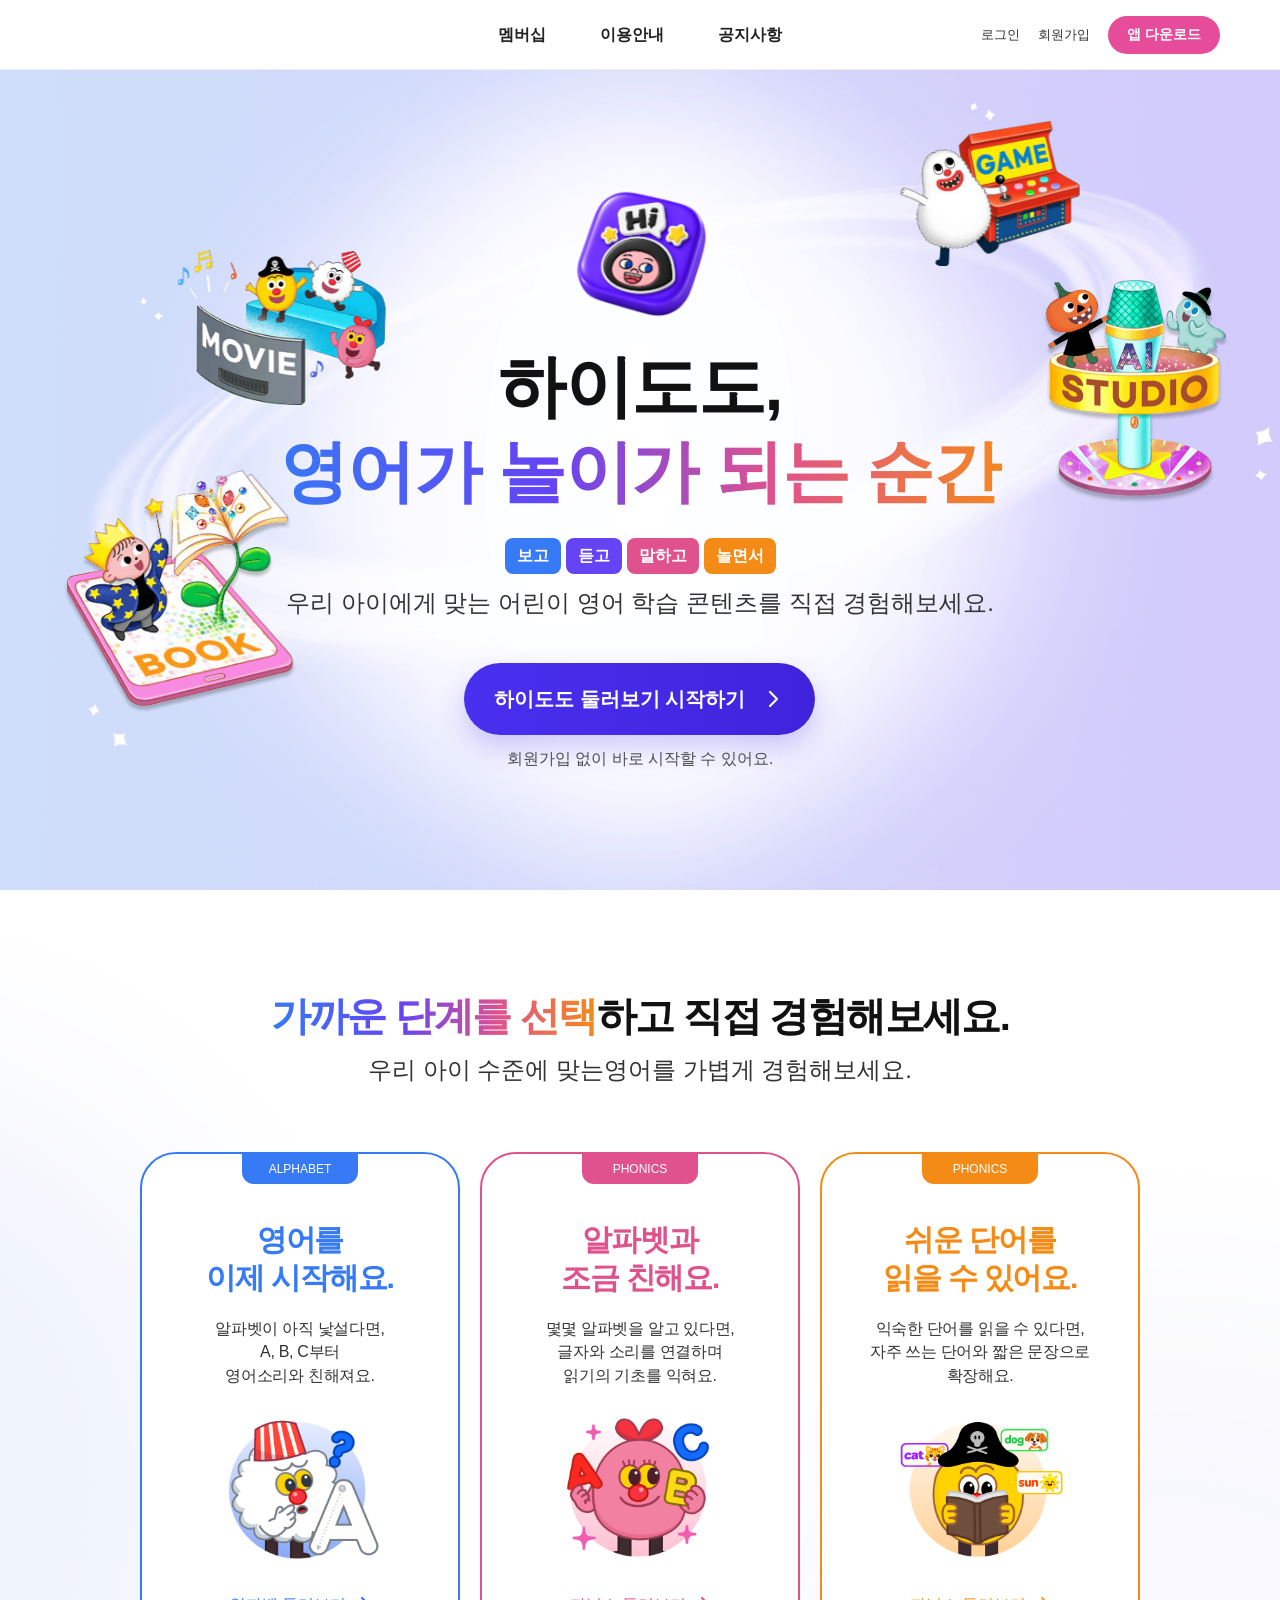
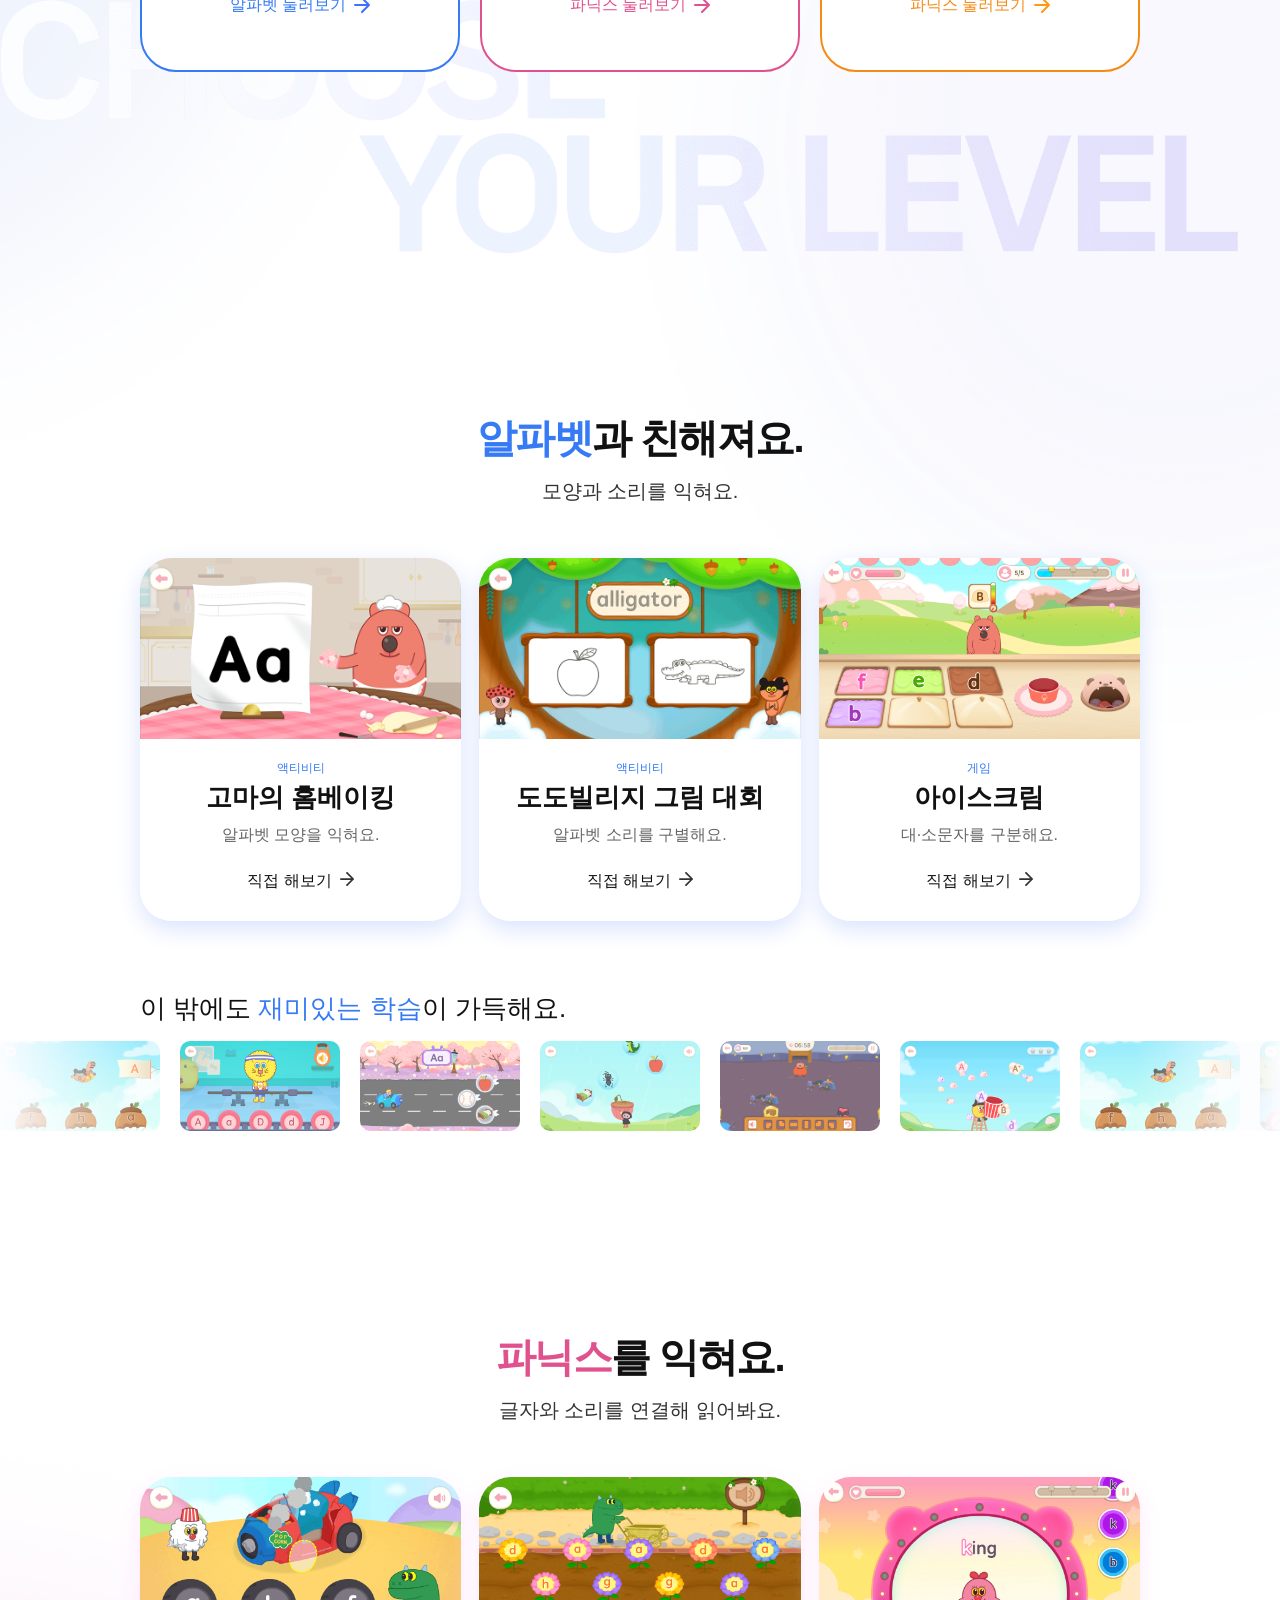
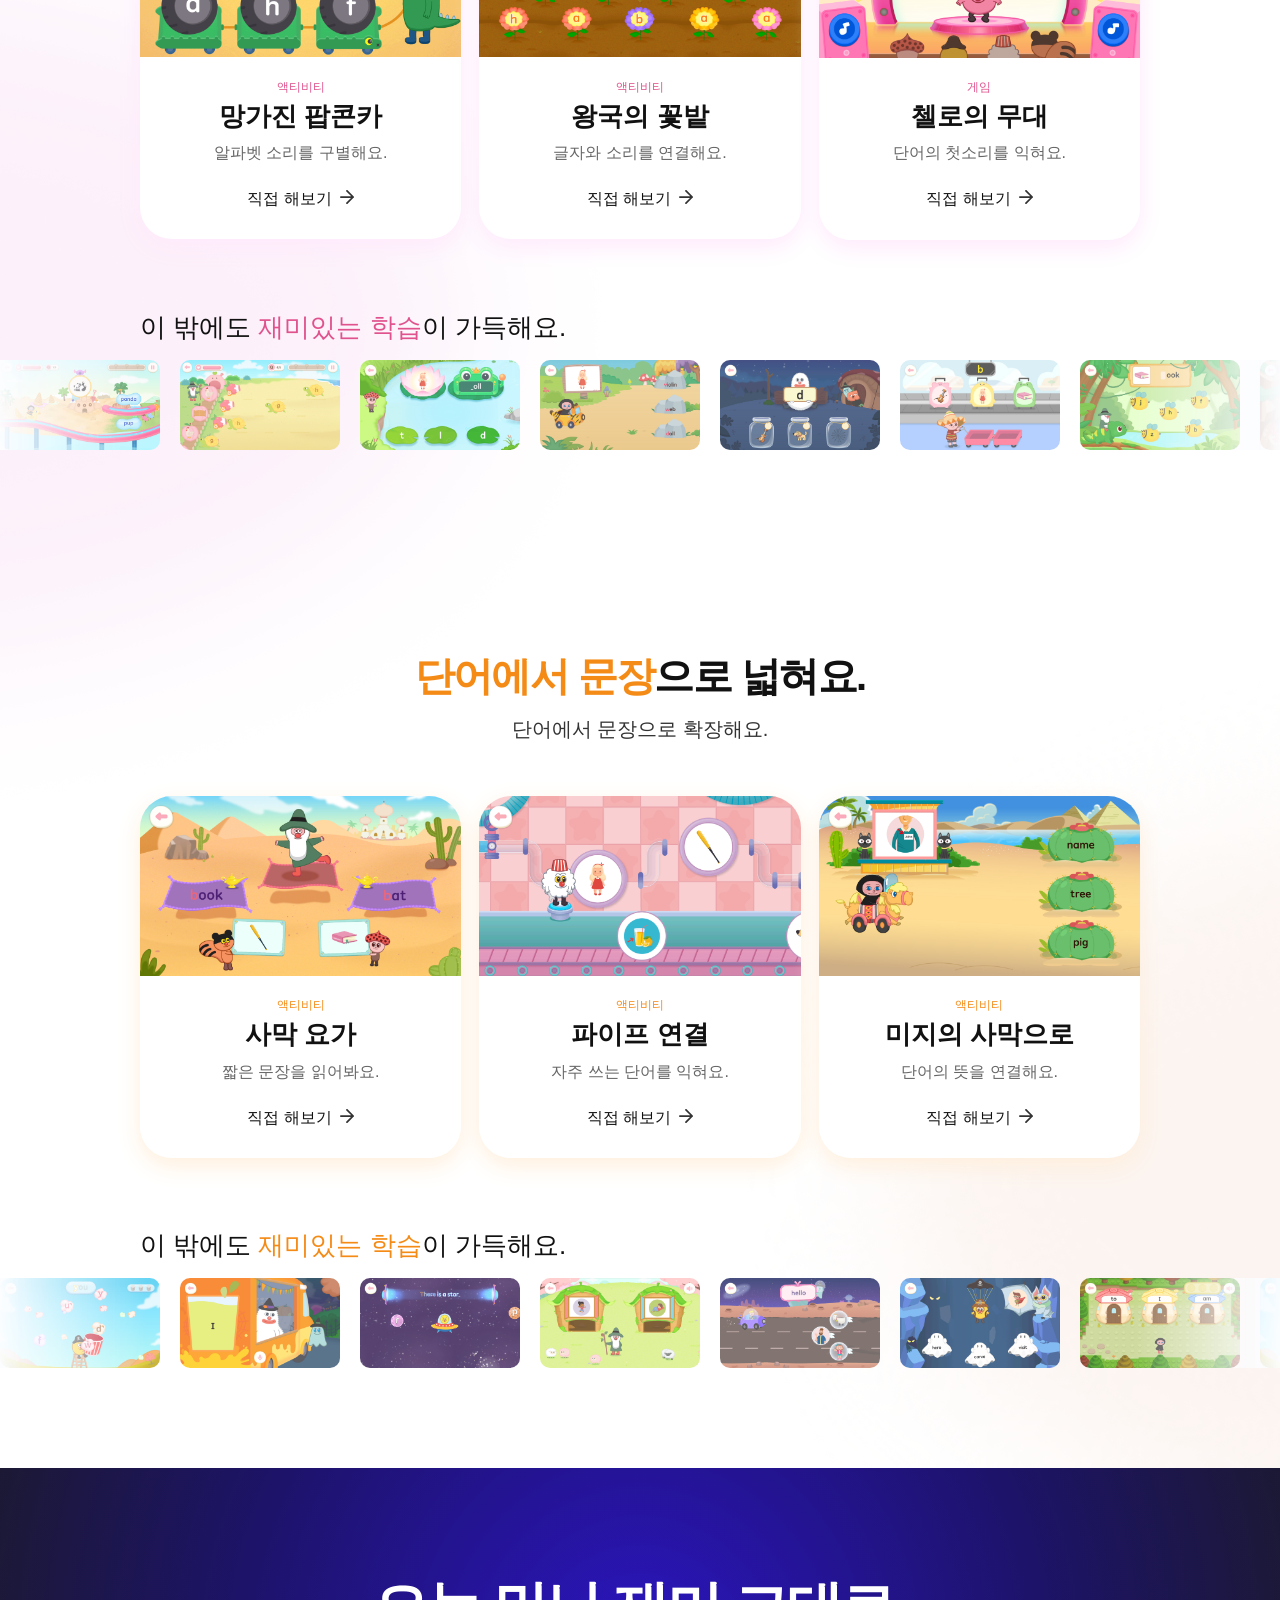
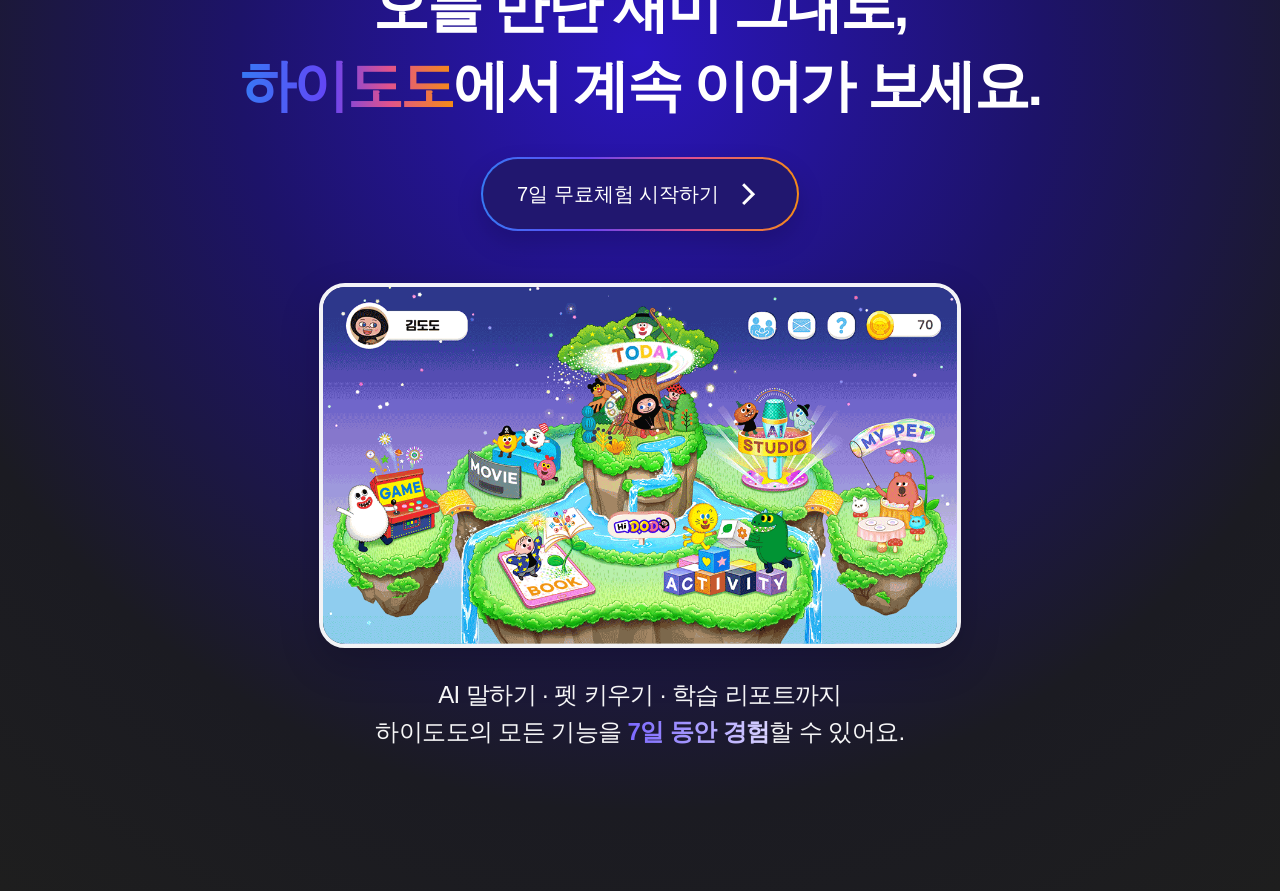
==== commit c0946445: "20260909 12:49" ====
--- a/index.html
+++ b/index.html
@@ -678,8 +678,8 @@
                     <img
                       class="learning-card__image"
                       src="./images/phonics-cellos-stage.png"
-                      data-static="./images/alphabet-baking.png"
-                      data-gif="./images/alphabet-baking.gif"
+                      data-static="./images/phonics-cellos-stage.png"
+                      data-gif="./images//phonics-cellos-stage.gif"
                       alt="첼로의 무대 활동 미리보기"
                     />
                   </div>
--- a/css/style.css
+++ b/css/style.css
@@ -510,7 +510,7 @@
 }
 
 .level {
-  padding: 240px 0px 260px;
+  padding: 140px 0px 240px;
   overflow-x: clip;
   overflow-y: visible;
   isolation: isolate;
@@ -750,7 +750,7 @@
 
 .experience {
   position: relative;
-  padding: 240px 0px 240px;
+  padding: 140px 0px 140px;
   scroll-margin-top: 40px;
   z-index: 3;
 }
@@ -841,8 +841,12 @@
   right: 0;
   background: url("../images/gradation-r.png") right center/contain no-repeat;
 }
-.experience__rail:hover .experience__rail-track {
-  animation-play-state: paused;
+.experience__rail {
+  /* &:hover {
+    .experience__rail-track {
+      animation-play-state: paused;
+    }
+  } */
 }
 .experience__rail-track {
   display: flex;
@@ -907,6 +911,7 @@
   left: calc(50% + 800px);
   bottom: -580px;
   background-image: url("../images/word-bg.png");
+  margin-bottom: 140px;
 }
 
 .level,
@@ -1203,7 +1208,7 @@
   display: flex;
   align-items: center;
   justify-content: center;
-  padding: 240px 0px 180px;
+  padding: 140px 0px 140px;
   overflow: hidden;
   z-index: 3;
   background: radial-gradient(circle at 50% 18%, rgb(43, 21, 191) 0%, rgb(29, 19, 105) 38%, rgb(27, 27, 34) 72%, rgb(30, 30, 30) 100%);
@@ -1519,7 +1524,7 @@
     width: 1000px;
   }
   .rail-preview__inner {
-    width: 1000px;
+    width: 60vw;
   }
   .rail-preview__close {
     top: -70px;
@@ -1717,7 +1722,7 @@
     font-size: 24px;
   }
   .rail-preview__inner {
-    width: 900px;
+    width: 60vw;
   }
   .rail-preview__close {
     top: -60px;
@@ -1865,7 +1870,7 @@
     height: 70px;
   }
   .rail-preview__inner {
-    width: 800px;
+    width: 60vw;
   }
 }
 @media (max-width: 768px) {
@@ -2079,7 +2084,7 @@
     height: 38px;
   }
   .quick-top {
-    bottom: 70px;
+    bottom: 90px;
   }
   .cta-section {
     padding: 60px 0px 120px;
@@ -2120,14 +2125,15 @@
   .signup-banner__inner {
     display: flex;
     justify-content: space-between;
-    padding: 0 40px;
+    padding: 0 30px;
+    height: 42px;
   }
   .signup-banner__title {
     font-size: 16px;
     line-height: 22px;
   }
   .signup-banner__character {
-    width: 110px;
+    width: 100px;
     margin: 0px 10px 0;
   }
   .signup-banner__button {
@@ -2155,7 +2161,7 @@
 /* 모바일 가로 */
 @media (max-height: 768px) and (orientation: landscape) {
   .rail-preview__inner {
-    width: min(60vw, 900px);
+    width: 50vw;
   }
   .rail-preview__image {
     border-radius: 20px;
--- a/css/unity-canvas.css
+++ b/css/unity-canvas.css
@@ -35,6 +35,7 @@
   height: 100%;
   border-radius: 50px;
   overflow: hidden;
+  border: 10px solid rgba(255, 255, 255, 0.2588235294);
 }
 
 .experience-frame {
@@ -78,12 +79,12 @@
 }
 @media (max-width: 1024px) {
   .experience-dialog {
-    width: 800px;
+    width: 50vw;
   }
 }
 @media (max-width: 768px) {
   .experience-dialog {
-    width: 60%;
+    width: 50vw;
     border-radius: 20px;
   }
   .experience-container {
@@ -114,7 +115,7 @@
 }
 @media (max-width: 768px) and (max-height: 768px) and (orientation: landscape) {
   .experience-dialog {
-    width: min(60vw, 900px);
+    width: 50vw;
   }
   .experience-container {
     width: 100%;
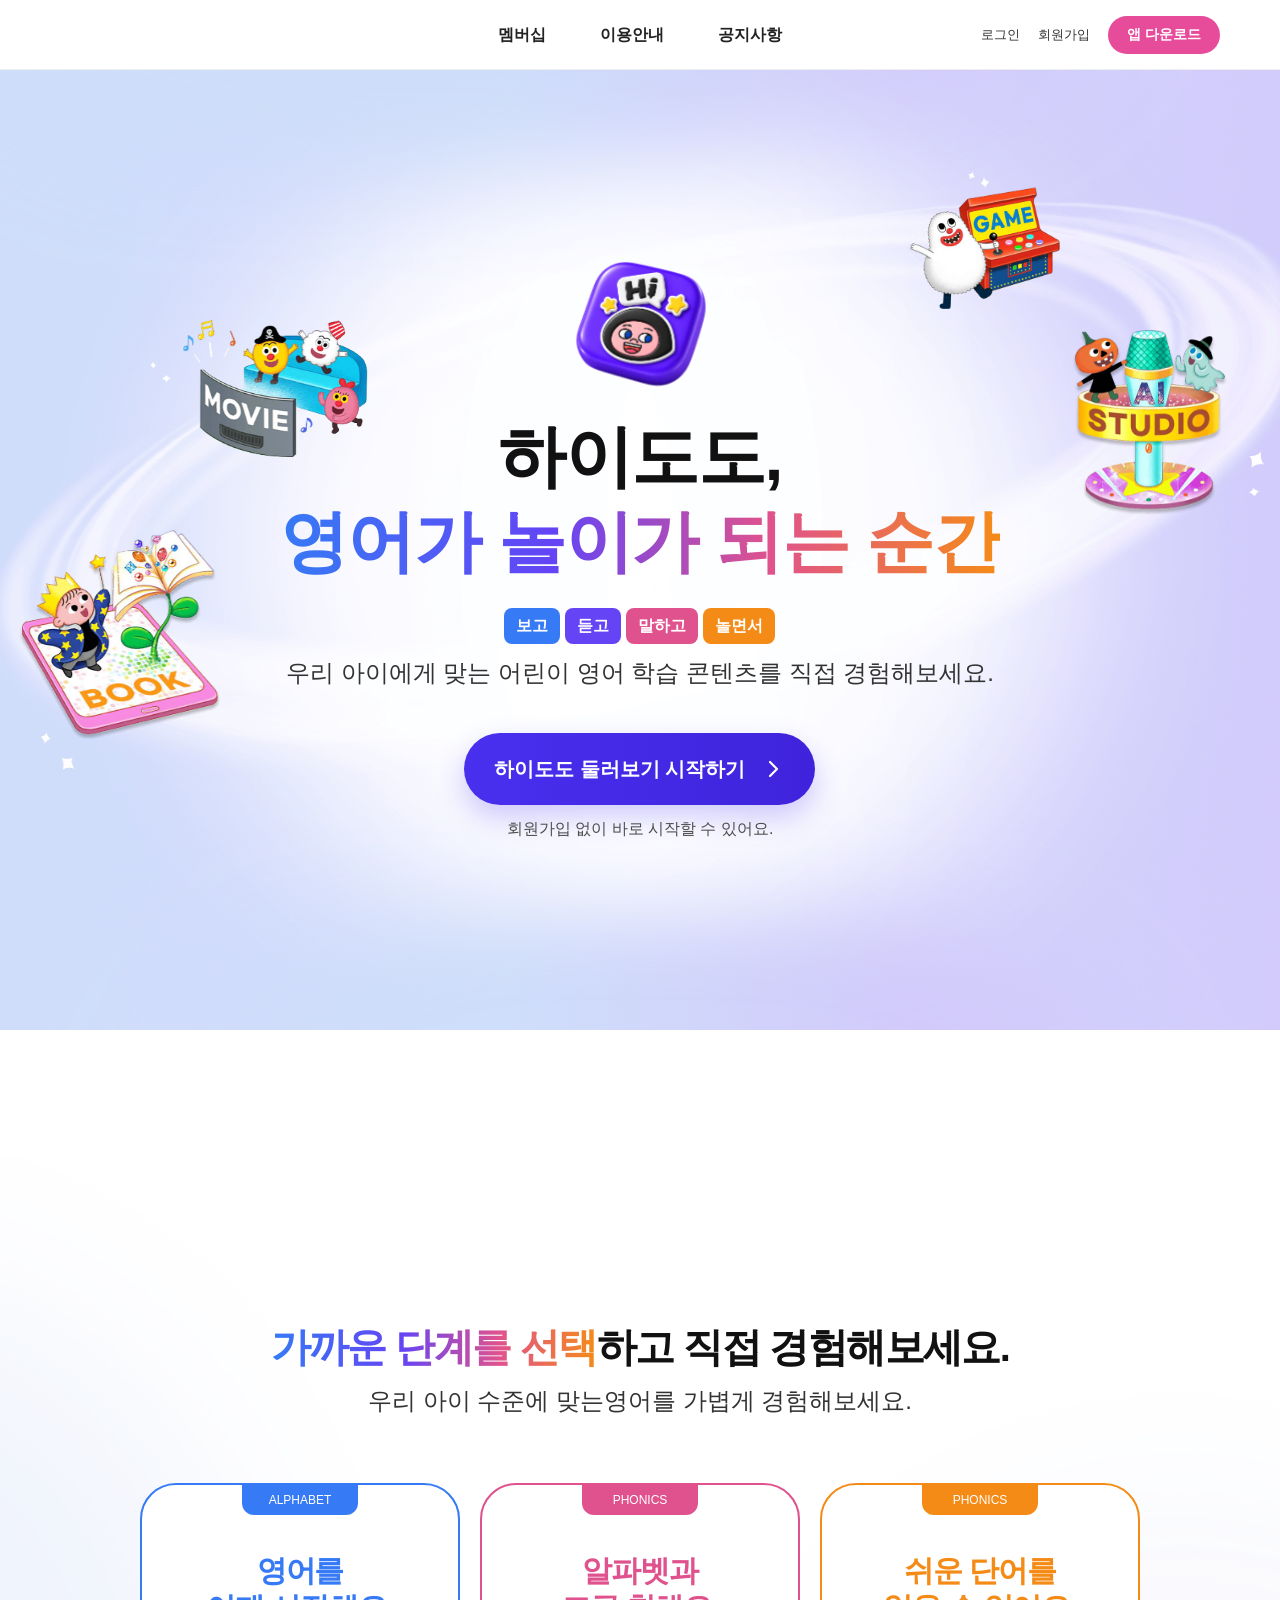
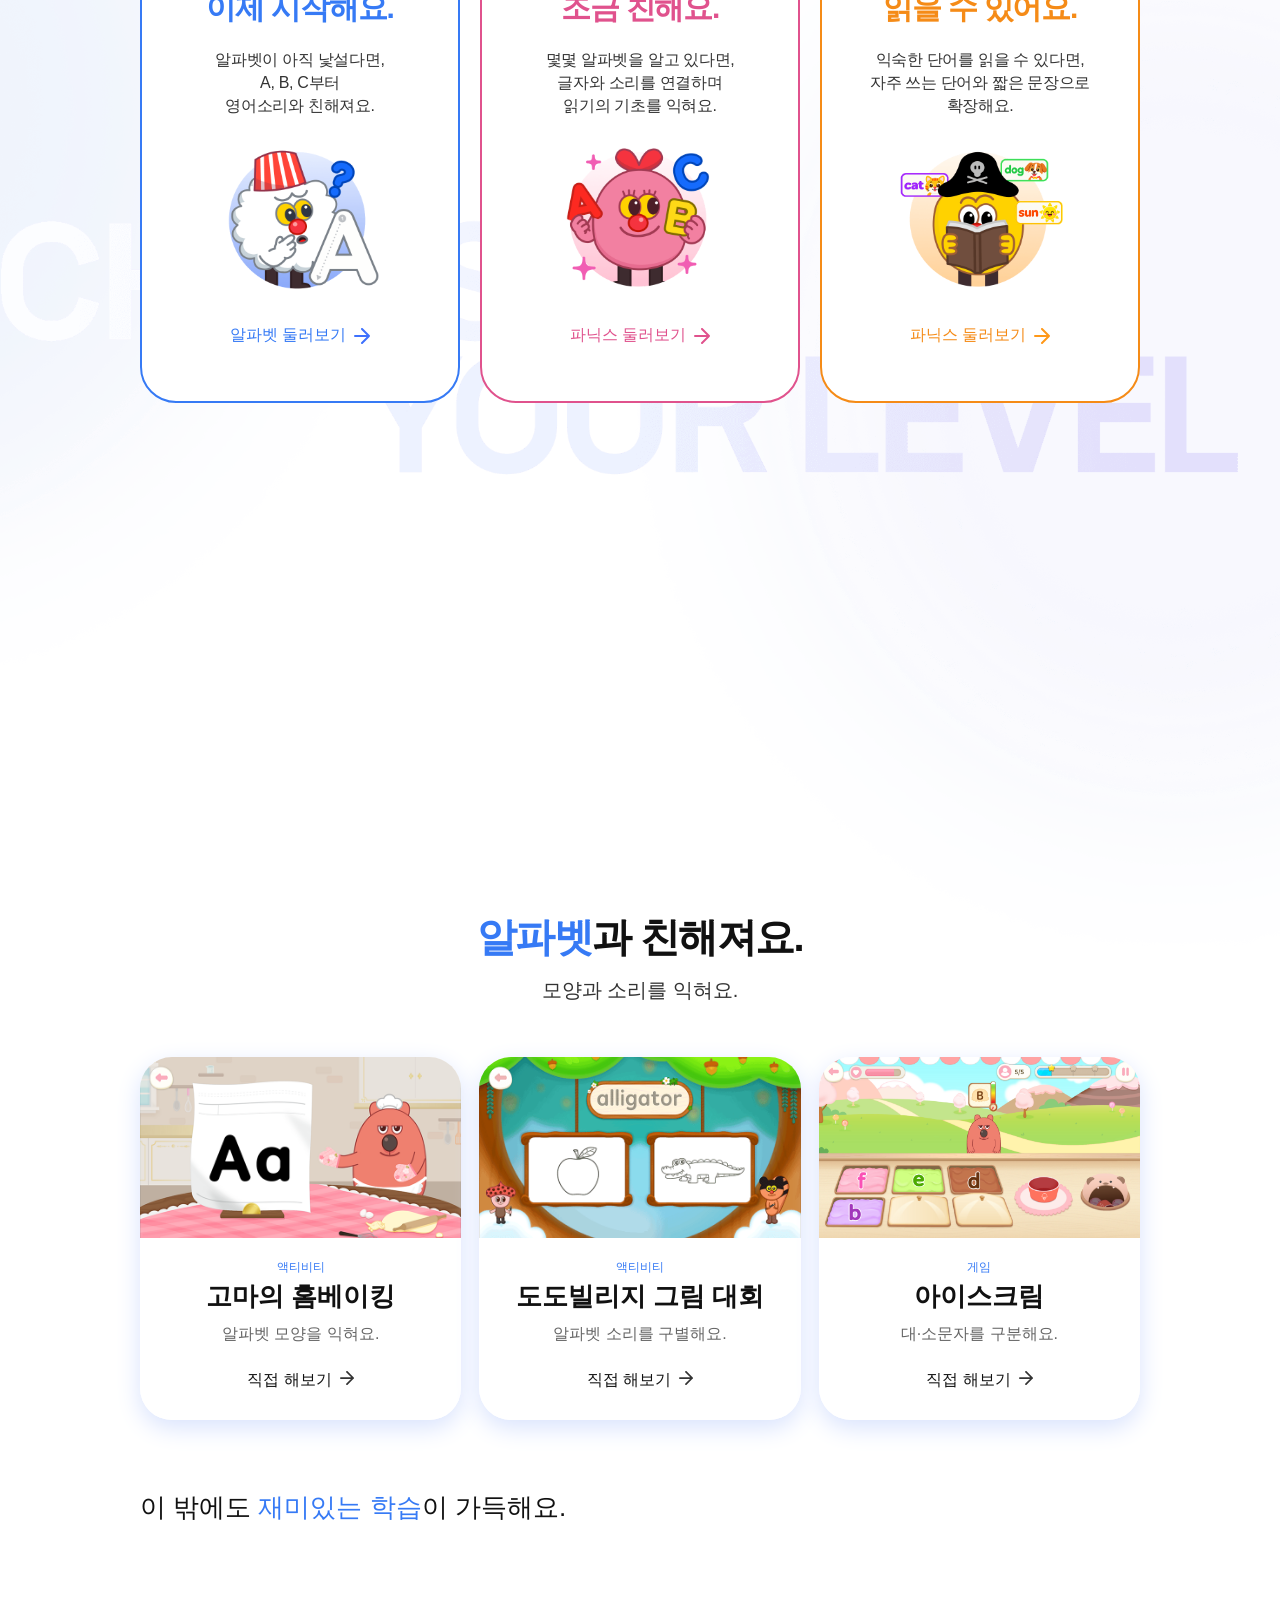
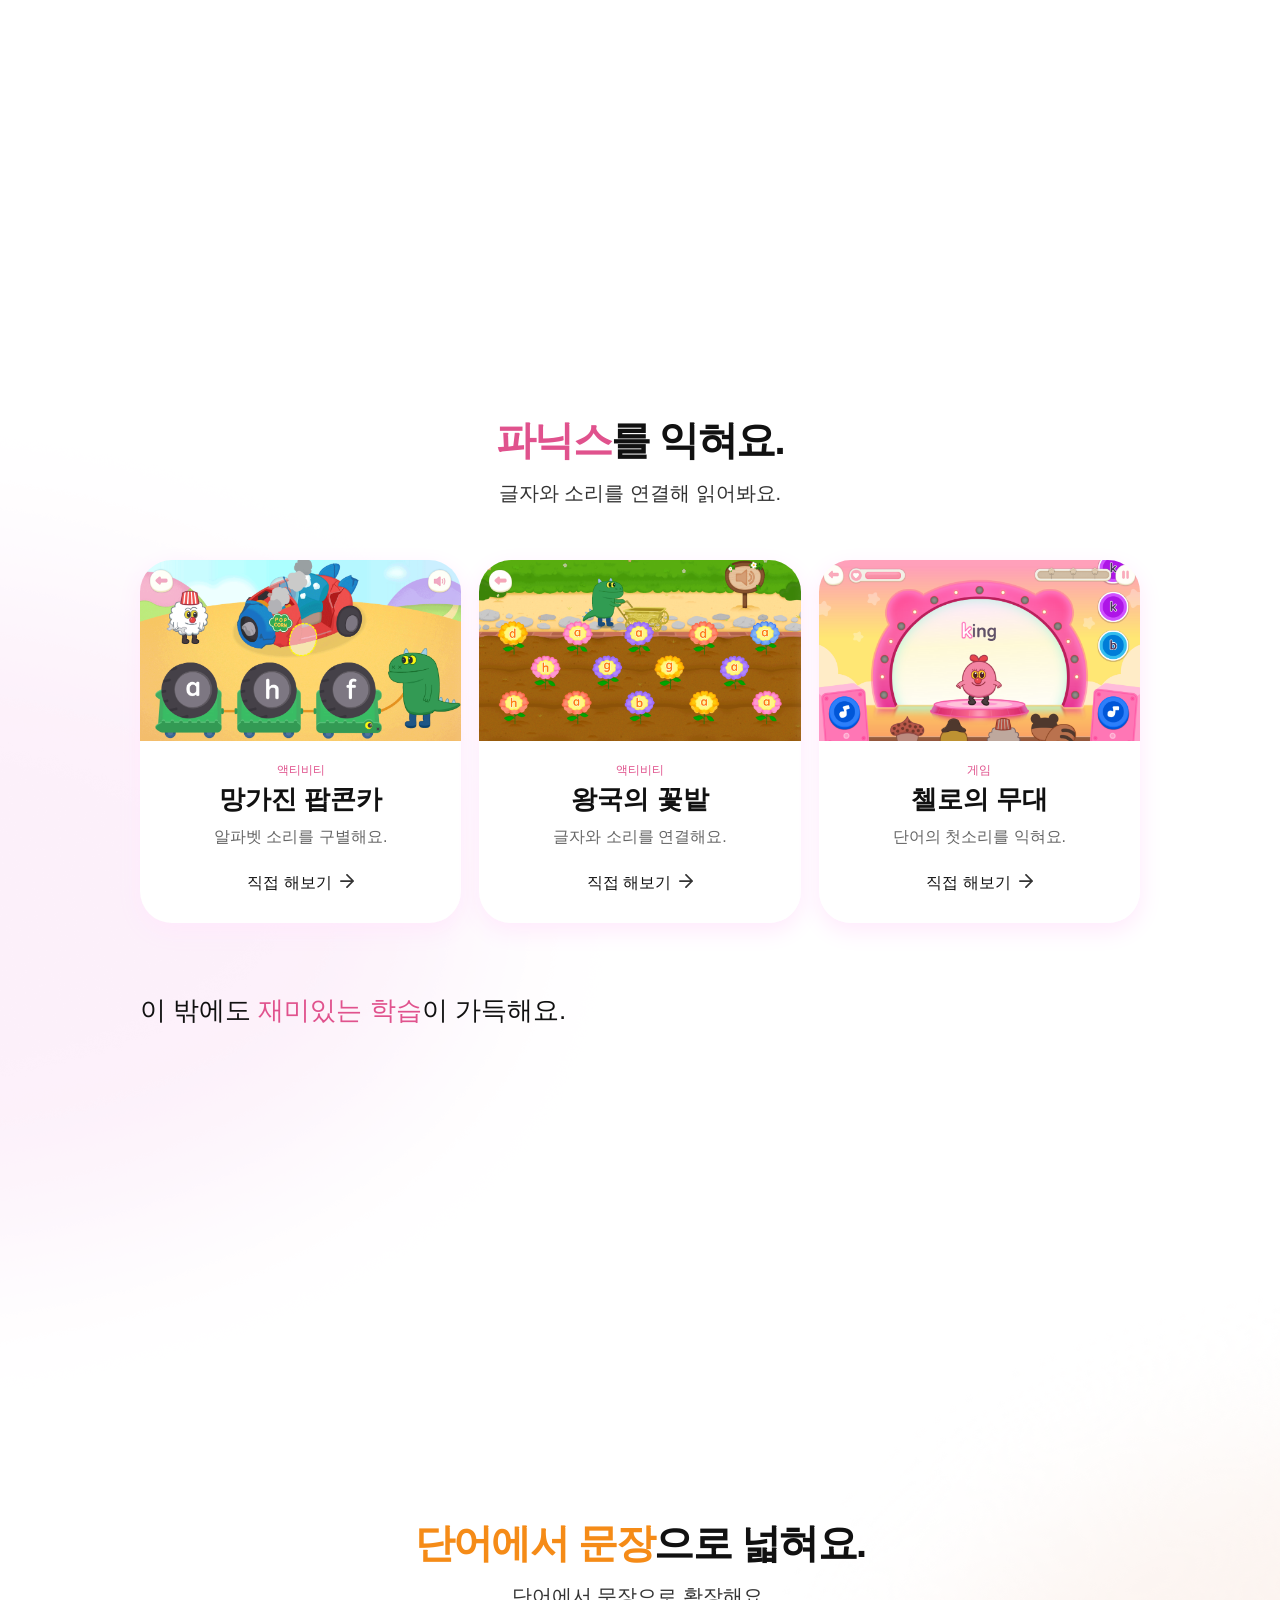
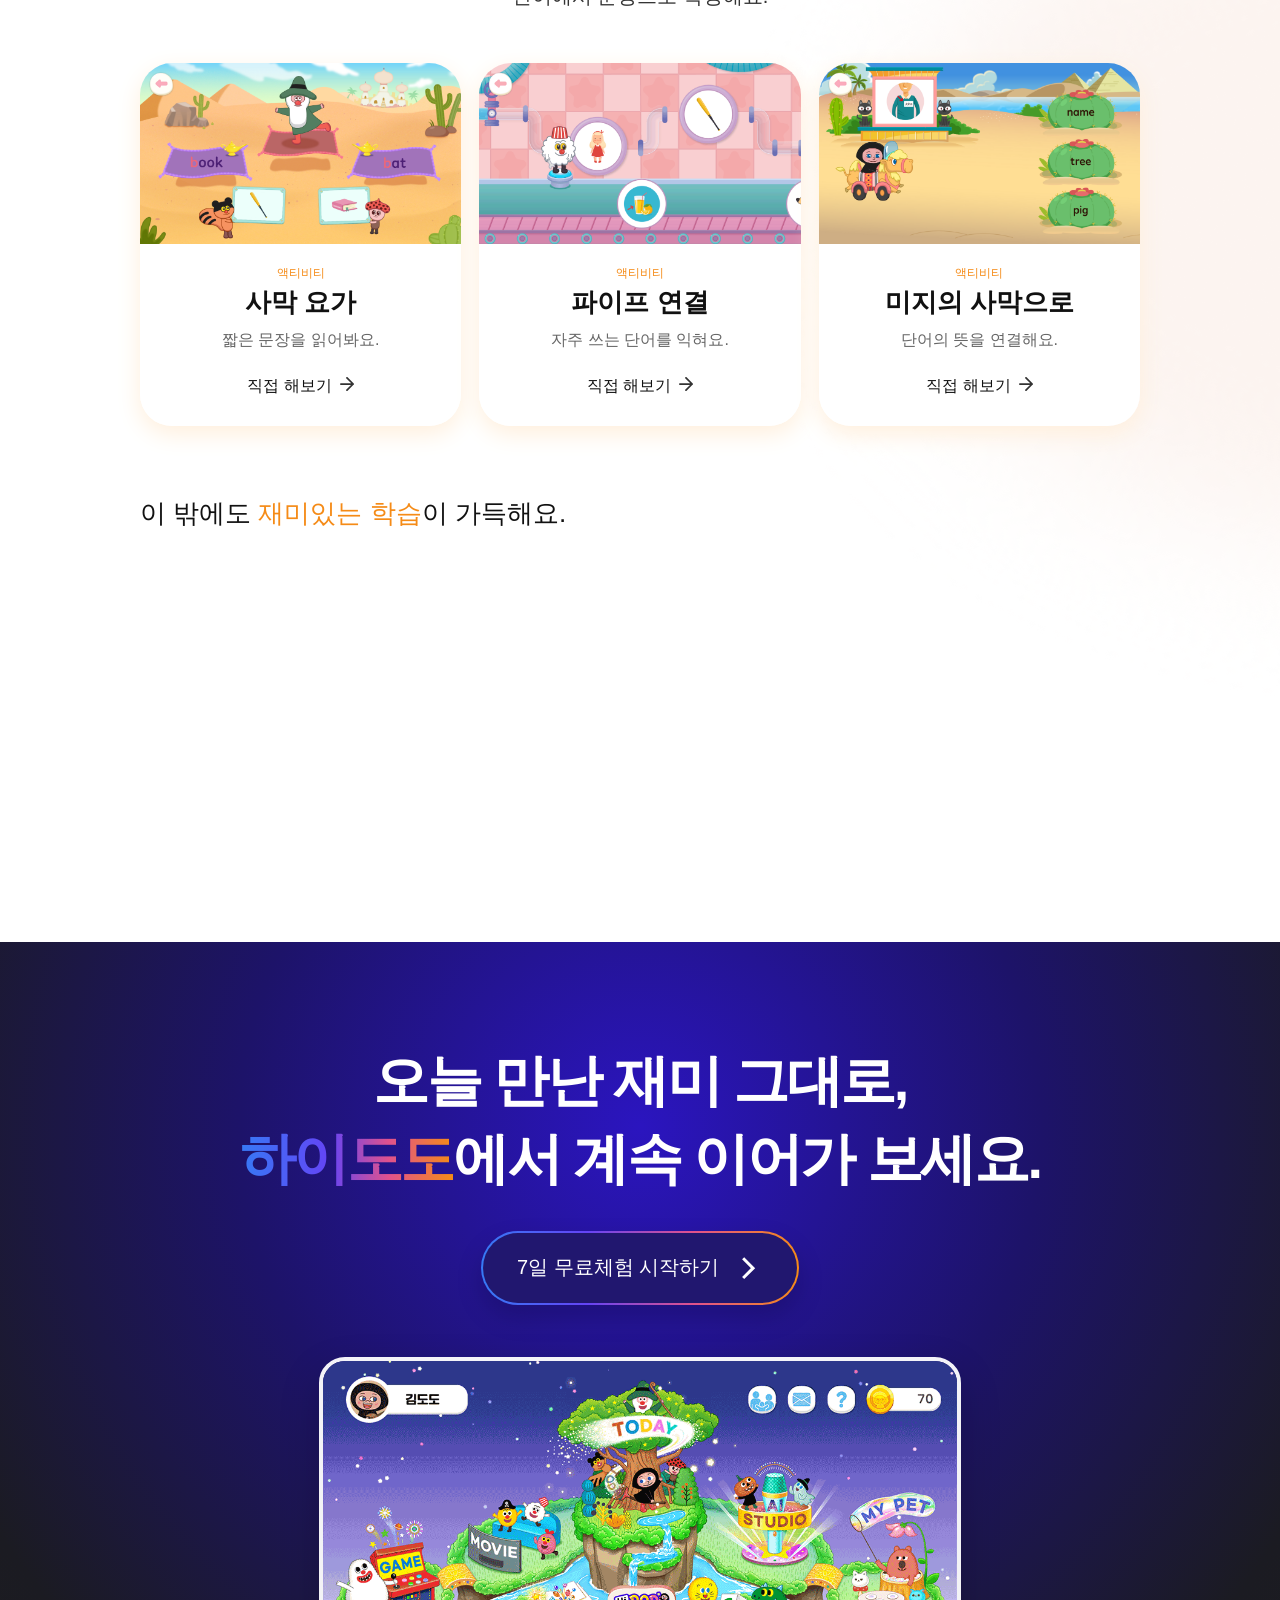
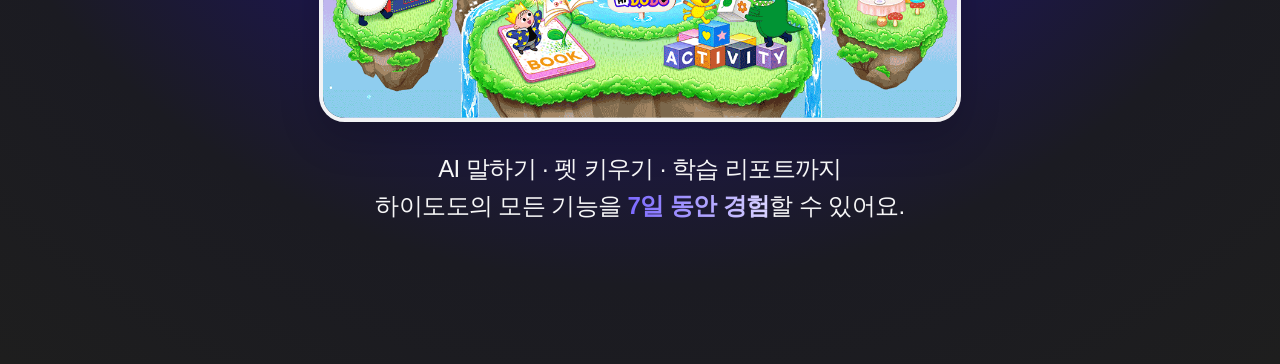
==== commit 4add4a26: "20260909 17:19" ====
--- a/index.html
+++ b/index.html
@@ -65,44 +65,46 @@
           <!-- ==============================
         Decorative Background
       =============================== -->
-          <div class="hero__visual hero__visual--movie" aria-hidden="true">
-            <img
-              src="./images/activity_movie.png"
-              class="js-hero-animation"
-              data-animation="animate__fadeIn"
-              data-delay="900"
-              alt=""
-            />
-          </div>
-
-          <div class="hero__visual hero__visual--book" aria-hidden="true">
-            <img
-              src="./images/activity_book.png"
-              class="js-hero-animation"
-              data-animation="animate__fadeIn"
-              data-delay="1100"
-              alt=""
-            />
-          </div>
-
-          <div class="hero__visual hero__visual--game" aria-hidden="true">
-            <img
-              src="./images/activity_game.png"
-              class="js-hero-animation"
-              data-animation="animate__fadeIn"
-              data-delay="1500"
-              alt=""
-            />
-          </div>
-
-          <div class="hero__visual hero__visual--studio" aria-hidden="true">
-            <img
-              src="./images/activity_studio.png"
-              class="js-hero-animation"
-              data-animation="animate__fadeIn"
-              data-delay="1300"
-              alt=""
-            />
+          <div class="hero__visual">
+            <div class="hero__visual--movie" aria-hidden="true">
+              <img
+                src="./images/activity_movie.png"
+                class="js-hero-animation"
+                data-animation="animate__fadeIn"
+                data-delay="900"
+                alt=""
+              />
+            </div>
+
+            <div class="hero__visual--book" aria-hidden="true">
+              <img
+                src="./images/activity_book.png"
+                class="js-hero-animation"
+                data-animation="animate__fadeIn"
+                data-delay="1100"
+                alt=""
+              />
+            </div>
+
+            <div class="hero__visual--game" aria-hidden="true">
+              <img
+                src="./images/activity_game.png"
+                class="js-hero-animation"
+                data-animation="animate__fadeIn"
+                data-delay="1500"
+                alt=""
+              />
+            </div>
+
+            <div class="hero__visual--studio" aria-hidden="true">
+              <img
+                src="./images/activity_studio.png"
+                class="js-hero-animation"
+                data-animation="animate__fadeIn"
+                data-delay="1300"
+                alt=""
+              />
+            </div>
           </div>
 
           <!-- ==============================
@@ -467,7 +469,9 @@
                   >
                     <span class="learning-card__category"> 액티비티 </span>
 
-                    <strong class="learning-card__title"> 도도빌리지 그림 대회 </strong>
+                    <strong class="learning-card__title">
+                      도도빌리지 그림 대회
+                    </strong>
 
                     <span class="learning-card__description">
                       알파벳 소리를 구별해요.
@@ -536,35 +540,131 @@
           <div class="experience__rail">
             <div class="experience__rail-track">
               <div class="experience__rail-set">
-                <img src="./images/thumb-01.png" data-gif="./images/thumb-01.png"  alt="" />
-                <img src="./images/thumb-02.png" data-gif="./images/thumb-02.png"  alt="" />
-                <img src="./images/thumb-03.png" data-gif="./images/thumb-03.png"  alt="" />
-                <img src="./images/thumb-04.png" data-gif="./images/thumb-04.png"  alt="" />
-                <img src="./images/thumb-06.png" data-gif="./images/thumb-06.png"  alt="" />
-                <img src="./images/thumb-07.png" data-gif="./images/thumb-07.png"  alt="" />
-
-                <img src="./images/thumb-01.png" data-gif="./images/thumb-01.png"  alt="" />
-                <img src="./images/thumb-02.png" data-gif="./images/thumb-02.png"  alt="" />
-                <img src="./images/thumb-03.png" data-gif="./images/thumb-03.png"  alt="" />
-                <img src="./images/thumb-04.png" data-gif="./images/thumb-04.png"  alt="" />
-                <img src="./images/thumb-06.png" data-gif="./images/thumb-06.png"  alt="" />
-                <img src="./images/thumb-07.png" data-gif="./images/thumb-07.png"  alt="" />
+                <img
+                  src="./images/thumb-01.png"
+                  data-gif="./images/thumb-01.png"
+                  alt=""
+                />
+                <img
+                  src="./images/thumb-02.png"
+                  data-gif="./images/thumb-02.png"
+                  alt=""
+                />
+                <img
+                  src="./images/thumb-03.png"
+                  data-gif="./images/thumb-03.png"
+                  alt=""
+                />
+                <img
+                  src="./images/thumb-04.png"
+                  data-gif="./images/thumb-04.png"
+                  alt=""
+                />
+                <img
+                  src="./images/thumb-06.png"
+                  data-gif="./images/thumb-06.png"
+                  alt=""
+                />
+                <img
+                  src="./images/thumb-07.png"
+                  data-gif="./images/thumb-07.png"
+                  alt=""
+                />
+
+                <img
+                  src="./images/thumb-01.png"
+                  data-gif="./images/thumb-01.png"
+                  alt=""
+                />
+                <img
+                  src="./images/thumb-02.png"
+                  data-gif="./images/thumb-02.png"
+                  alt=""
+                />
+                <img
+                  src="./images/thumb-03.png"
+                  data-gif="./images/thumb-03.png"
+                  alt=""
+                />
+                <img
+                  src="./images/thumb-04.png"
+                  data-gif="./images/thumb-04.png"
+                  alt=""
+                />
+                <img
+                  src="./images/thumb-06.png"
+                  data-gif="./images/thumb-06.png"
+                  alt=""
+                />
+                <img
+                  src="./images/thumb-07.png"
+                  data-gif="./images/thumb-07.png"
+                  alt=""
+                />
               </div>
 
               <div class="experience__rail-set second-line">
-                <img src="./images/thumb-01.png" data-gif="./images/thumb-01.png"  alt="" />
-                <img src="./images/thumb-02.png" data-gif="./images/thumb-02.png"  alt="" />
-                <img src="./images/thumb-03.png" data-gif="./images/thumb-03.png"  alt="" />
-                <img src="./images/thumb-04.png" data-gif="./images/thumb-04.png"  alt="" />
-                <img src="./images/thumb-06.png" data-gif="./images/thumb-06.png"  alt="" />
-                <img src="./images/thumb-07.png" data-gif="./images/thumb-07.png"  alt="" />
-
-                <img src="./images/thumb-01.png" data-gif="./images/thumb-01.png"  alt="" />
-                <img src="./images/thumb-02.png" data-gif="./images/thumb-02.png"  alt="" />
-                <img src="./images/thumb-03.png" data-gif="./images/thumb-03.png"  alt="" />
-                <img src="./images/thumb-04.png" data-gif="./images/thumb-04.png"  alt="" />
-                <img src="./images/thumb-06.png" data-gif="./images/thumb-06.png"  alt="" />
-                <img src="./images/thumb-07.png" data-gif="./images/thumb-07.png"  alt="" />
+                <img
+                  src="./images/thumb-01.png"
+                  data-gif="./images/thumb-01.png"
+                  alt=""
+                />
+                <img
+                  src="./images/thumb-02.png"
+                  data-gif="./images/thumb-02.png"
+                  alt=""
+                />
+                <img
+                  src="./images/thumb-03.png"
+                  data-gif="./images/thumb-03.png"
+                  alt=""
+                />
+                <img
+                  src="./images/thumb-04.png"
+                  data-gif="./images/thumb-04.png"
+                  alt=""
+                />
+                <img
+                  src="./images/thumb-06.png"
+                  data-gif="./images/thumb-06.png"
+                  alt=""
+                />
+                <img
+                  src="./images/thumb-07.png"
+                  data-gif="./images/thumb-07.png"
+                  alt=""
+                />
+
+                <img
+                  src="./images/thumb-01.png"
+                  data-gif="./images/thumb-01.png"
+                  alt=""
+                />
+                <img
+                  src="./images/thumb-02.png"
+                  data-gif="./images/thumb-02.png"
+                  alt=""
+                />
+                <img
+                  src="./images/thumb-03.png"
+                  data-gif="./images/thumb-03.png"
+                  alt=""
+                />
+                <img
+                  src="./images/thumb-04.png"
+                  data-gif="./images/thumb-04.png"
+                  alt=""
+                />
+                <img
+                  src="./images/thumb-06.png"
+                  data-gif="./images/thumb-06.png"
+                  alt=""
+                />
+                <img
+                  src="./images/thumb-07.png"
+                  data-gif="./images/thumb-07.png"
+                  alt=""
+                />
               </div>
             </div>
           </div>
@@ -725,50 +825,210 @@
           <div class="experience__rail" aria-hidden="true">
             <div class="experience__rail-track">
               <div class="experience__rail-set">
-                <img src="./images/phonics-thurmnail-01.png" data-gif="./images/phonics-thurmnail-01.png" alt="" />
-                <img src="./images/phonics-thurmnail-02.png" data-gif="./images/phonics-thurmnail-02.png" alt="" />
-                <img src="./images/phonics-thurmnail-03.png" data-gif="./images/phonics-thurmnail-03.png" alt="" />
-                <img src="./images/phonics-thurmnail-04.png" data-gif="./images/phonics-thurmnail-04.png" alt="" />
-                <img src="./images/phonics-thurmnail-05.png" data-gif="./images/phonics-thurmnail-05.png" alt="" />
-                <img src="./images/phonics-thurmnail-06.png" data-gif="./images/phonics-thurmnail-06.png" alt="" />
-                <img src="./images/phonics-thurmnail-07.png" data-gif="./images/phonics-thurmnail-07.png" alt="" />
-                <img src="./images/phonics-thurmnail-08.png" data-gif="./images/phonics-thurmnail-08.png" alt="" />
-                <img src="./images/phonics-thurmnail-09.png" data-gif="./images/phonics-thurmnail-09.png" alt="" />
-                <img src="./images/phonics-thurmnail-10.png" data-gif="./images/phonics-thurmnail-10.png" alt="" />
-
-                <img src="./images/phonics-thurmnail-01.png" data-gif="./images/phonics-thurmnail-01.png" alt="" />
-                <img src="./images/phonics-thurmnail-02.png" data-gif="./images/phonics-thurmnail-02.png" alt="" />
-                <img src="./images/phonics-thurmnail-03.png" data-gif="./images/phonics-thurmnail-03.png" alt="" />
-                <img src="./images/phonics-thurmnail-04.png" data-gif="./images/phonics-thurmnail-04.png" alt="" />
-                <img src="./images/phonics-thurmnail-05.png" data-gif="./images/phonics-thurmnail-05.png" alt="" />
-                <img src="./images/phonics-thurmnail-06.png" data-gif="./images/phonics-thurmnail-06.png" alt="" />
-                <img src="./images/phonics-thurmnail-07.png" data-gif="./images/phonics-thurmnail-07.png" alt="" />
-                <img src="./images/phonics-thurmnail-08.png" data-gif="./images/phonics-thurmnail-08.png" alt="" />
-                <img src="./images/phonics-thurmnail-09.png" data-gif="./images/phonics-thurmnail-09.png" alt="" />
-                <img src="./images/phonics-thurmnail-10.png" data-gif="./images/phonics-thurmnail-10.png" alt="" />
+                <img
+                  src="./images/phonics-thurmnail-01.png"
+                  data-gif="./images/phonics-thurmnail-01.png"
+                  alt=""
+                />
+                <img
+                  src="./images/phonics-thurmnail-02.png"
+                  data-gif="./images/phonics-thurmnail-02.png"
+                  alt=""
+                />
+                <img
+                  src="./images/phonics-thurmnail-03.png"
+                  data-gif="./images/phonics-thurmnail-03.png"
+                  alt=""
+                />
+                <img
+                  src="./images/phonics-thurmnail-04.png"
+                  data-gif="./images/phonics-thurmnail-04.png"
+                  alt=""
+                />
+                <img
+                  src="./images/phonics-thurmnail-05.png"
+                  data-gif="./images/phonics-thurmnail-05.png"
+                  alt=""
+                />
+                <img
+                  src="./images/phonics-thurmnail-06.png"
+                  data-gif="./images/phonics-thurmnail-06.png"
+                  alt=""
+                />
+                <img
+                  src="./images/phonics-thurmnail-07.png"
+                  data-gif="./images/phonics-thurmnail-07.png"
+                  alt=""
+                />
+                <img
+                  src="./images/phonics-thurmnail-08.png"
+                  data-gif="./images/phonics-thurmnail-08.png"
+                  alt=""
+                />
+                <img
+                  src="./images/phonics-thurmnail-09.png"
+                  data-gif="./images/phonics-thurmnail-09.png"
+                  alt=""
+                />
+                <img
+                  src="./images/phonics-thurmnail-10.png"
+                  data-gif="./images/phonics-thurmnail-10.png"
+                  alt=""
+                />
+
+                <img
+                  src="./images/phonics-thurmnail-01.png"
+                  data-gif="./images/phonics-thurmnail-01.png"
+                  alt=""
+                />
+                <img
+                  src="./images/phonics-thurmnail-02.png"
+                  data-gif="./images/phonics-thurmnail-02.png"
+                  alt=""
+                />
+                <img
+                  src="./images/phonics-thurmnail-03.png"
+                  data-gif="./images/phonics-thurmnail-03.png"
+                  alt=""
+                />
+                <img
+                  src="./images/phonics-thurmnail-04.png"
+                  data-gif="./images/phonics-thurmnail-04.png"
+                  alt=""
+                />
+                <img
+                  src="./images/phonics-thurmnail-05.png"
+                  data-gif="./images/phonics-thurmnail-05.png"
+                  alt=""
+                />
+                <img
+                  src="./images/phonics-thurmnail-06.png"
+                  data-gif="./images/phonics-thurmnail-06.png"
+                  alt=""
+                />
+                <img
+                  src="./images/phonics-thurmnail-07.png"
+                  data-gif="./images/phonics-thurmnail-07.png"
+                  alt=""
+                />
+                <img
+                  src="./images/phonics-thurmnail-08.png"
+                  data-gif="./images/phonics-thurmnail-08.png"
+                  alt=""
+                />
+                <img
+                  src="./images/phonics-thurmnail-09.png"
+                  data-gif="./images/phonics-thurmnail-09.png"
+                  alt=""
+                />
+                <img
+                  src="./images/phonics-thurmnail-10.png"
+                  data-gif="./images/phonics-thurmnail-10.png"
+                  alt=""
+                />
               </div>
               <div class="experience__rail-set second-line">
-                <img src="./images/phonics-thurmnail-01.png" data-gif="./images/phonics-thurmnail-01.png" alt="" />
-                <img src="./images/phonics-thurmnail-02.png" data-gif="./images/phonics-thurmnail-02.png" alt="" />
-                <img src="./images/phonics-thurmnail-03.png" data-gif="./images/phonics-thurmnail-03.png" alt="" />
-                <img src="./images/phonics-thurmnail-04.png" data-gif="./images/phonics-thurmnail-04.png" alt="" />
-                <img src="./images/phonics-thurmnail-05.png" data-gif="./images/phonics-thurmnail-05.png" alt="" />
-                <img src="./images/phonics-thurmnail-06.png" data-gif="./images/phonics-thurmnail-06.png" alt="" />
-                <img src="./images/phonics-thurmnail-07.png" data-gif="./images/phonics-thurmnail-07.png" alt="" />
-                <img src="./images/phonics-thurmnail-08.png" data-gif="./images/phonics-thurmnail-08.png" alt="" />
-                <img src="./images/phonics-thurmnail-09.png" data-gif="./images/phonics-thurmnail-09.png" alt="" />
-                <img src="./images/phonics-thurmnail-10.png" data-gif="./images/phonics-thurmnail-10.png" alt="" />
-
-                <img src="./images/phonics-thurmnail-01.png" data-gif="./images/phonics-thurmnail-01.png" alt="" />
-                <img src="./images/phonics-thurmnail-02.png" data-gif="./images/phonics-thurmnail-02.png" alt="" />
-                <img src="./images/phonics-thurmnail-03.png" data-gif="./images/phonics-thurmnail-03.png" alt="" />
-                <img src="./images/phonics-thurmnail-04.png" data-gif="./images/phonics-thurmnail-04.png" alt="" />
-                <img src="./images/phonics-thurmnail-05.png" data-gif="./images/phonics-thurmnail-05.png" alt="" />
-                <img src="./images/phonics-thurmnail-06.png" data-gif="./images/phonics-thurmnail-06.png" alt="" />
-                <img src="./images/phonics-thurmnail-07.png" data-gif="./images/phonics-thurmnail-07.png" alt="" />
-                <img src="./images/phonics-thurmnail-08.png" data-gif="./images/phonics-thurmnail-08.png" alt="" />
-                <img src="./images/phonics-thurmnail-09.png" data-gif="./images/phonics-thurmnail-09.png" alt="" />
-                <img src="./images/phonics-thurmnail-10.png" data-gif="./images/phonics-thurmnail-10.png" alt="" />
+                <img
+                  src="./images/phonics-thurmnail-01.png"
+                  data-gif="./images/phonics-thurmnail-01.png"
+                  alt=""
+                />
+                <img
+                  src="./images/phonics-thurmnail-02.png"
+                  data-gif="./images/phonics-thurmnail-02.png"
+                  alt=""
+                />
+                <img
+                  src="./images/phonics-thurmnail-03.png"
+                  data-gif="./images/phonics-thurmnail-03.png"
+                  alt=""
+                />
+                <img
+                  src="./images/phonics-thurmnail-04.png"
+                  data-gif="./images/phonics-thurmnail-04.png"
+                  alt=""
+                />
+                <img
+                  src="./images/phonics-thurmnail-05.png"
+                  data-gif="./images/phonics-thurmnail-05.png"
+                  alt=""
+                />
+                <img
+                  src="./images/phonics-thurmnail-06.png"
+                  data-gif="./images/phonics-thurmnail-06.png"
+                  alt=""
+                />
+                <img
+                  src="./images/phonics-thurmnail-07.png"
+                  data-gif="./images/phonics-thurmnail-07.png"
+                  alt=""
+                />
+                <img
+                  src="./images/phonics-thurmnail-08.png"
+                  data-gif="./images/phonics-thurmnail-08.png"
+                  alt=""
+                />
+                <img
+                  src="./images/phonics-thurmnail-09.png"
+                  data-gif="./images/phonics-thurmnail-09.png"
+                  alt=""
+                />
+                <img
+                  src="./images/phonics-thurmnail-10.png"
+                  data-gif="./images/phonics-thurmnail-10.png"
+                  alt=""
+                />
+
+                <img
+                  src="./images/phonics-thurmnail-01.png"
+                  data-gif="./images/phonics-thurmnail-01.png"
+                  alt=""
+                />
+                <img
+                  src="./images/phonics-thurmnail-02.png"
+                  data-gif="./images/phonics-thurmnail-02.png"
+                  alt=""
+                />
+                <img
+                  src="./images/phonics-thurmnail-03.png"
+                  data-gif="./images/phonics-thurmnail-03.png"
+                  alt=""
+                />
+                <img
+                  src="./images/phonics-thurmnail-04.png"
+                  data-gif="./images/phonics-thurmnail-04.png"
+                  alt=""
+                />
+                <img
+                  src="./images/phonics-thurmnail-05.png"
+                  data-gif="./images/phonics-thurmnail-05.png"
+                  alt=""
+                />
+                <img
+                  src="./images/phonics-thurmnail-06.png"
+                  data-gif="./images/phonics-thurmnail-06.png"
+                  alt=""
+                />
+                <img
+                  src="./images/phonics-thurmnail-07.png"
+                  data-gif="./images/phonics-thurmnail-07.png"
+                  alt=""
+                />
+                <img
+                  src="./images/phonics-thurmnail-08.png"
+                  data-gif="./images/phonics-thurmnail-08.png"
+                  alt=""
+                />
+                <img
+                  src="./images/phonics-thurmnail-09.png"
+                  data-gif="./images/phonics-thurmnail-09.png"
+                  alt=""
+                />
+                <img
+                  src="./images/phonics-thurmnail-10.png"
+                  data-gif="./images/phonics-thurmnail-10.png"
+                  alt=""
+                />
               </div>
             </div>
           </div>
@@ -923,38 +1183,150 @@
           <div class="experience__rail" aria-hidden="true">
             <div class="experience__rail-track">
               <div class="experience__rail-set">
-                <img src="./images/word-thurmnail-01.png" data-gif="./images/word-thurmnail-01.png"  alt="" />
-                <img src="./images/word-thurmnail-02.png" data-gif="./images/word-thurmnail-02.png"  alt="" />
-                <img src="./images/word-thurmnail-03.png" data-gif="./images/word-thurmnail-03.png"  alt="" />
-                <img src="./images/word-thurmnail-04.png" data-gif="./images/word-thurmnail-04.png"  alt="" />
-                <img src="./images/word-thurmnail-05.png" data-gif="./images/word-thurmnail-05.png"  alt="" />
-                <img src="./images/word-thurmnail-06.png" data-gif="./images/word-thurmnail-06.png"  alt="" />
-                <img src="./images/word-thurmnail-07.png" data-gif="./images/word-thurmnail-07.png"  alt="" />
-
-                <img src="./images/word-thurmnail-01.png" data-gif="./images/word-thurmnail-01.png"  alt="" />
-                <img src="./images/word-thurmnail-02.png" data-gif="./images/word-thurmnail-02.png"  alt="" />
-                <img src="./images/word-thurmnail-03.png" data-gif="./images/word-thurmnail-03.png"  alt="" />
-                <img src="./images/word-thurmnail-04.png" data-gif="./images/word-thurmnail-04.png"  alt="" />
-                <img src="./images/word-thurmnail-05.png" data-gif="./images/word-thurmnail-05.png"  alt="" />
-                <img src="./images/word-thurmnail-06.png" data-gif="./images/word-thurmnail-06.png"  alt="" />
-                <img src="./images/word-thurmnail-07.png" data-gif="./images/word-thurmnail-07.png"  alt="" />
+                <img
+                  src="./images/word-thurmnail-01.png"
+                  data-gif="./images/word-thurmnail-01.png"
+                  alt=""
+                />
+                <img
+                  src="./images/word-thurmnail-02.png"
+                  data-gif="./images/word-thurmnail-02.png"
+                  alt=""
+                />
+                <img
+                  src="./images/word-thurmnail-03.png"
+                  data-gif="./images/word-thurmnail-03.png"
+                  alt=""
+                />
+                <img
+                  src="./images/word-thurmnail-04.png"
+                  data-gif="./images/word-thurmnail-04.png"
+                  alt=""
+                />
+                <img
+                  src="./images/word-thurmnail-05.png"
+                  data-gif="./images/word-thurmnail-05.png"
+                  alt=""
+                />
+                <img
+                  src="./images/word-thurmnail-06.png"
+                  data-gif="./images/word-thurmnail-06.png"
+                  alt=""
+                />
+                <img
+                  src="./images/word-thurmnail-07.png"
+                  data-gif="./images/word-thurmnail-07.png"
+                  alt=""
+                />
+
+                <img
+                  src="./images/word-thurmnail-01.png"
+                  data-gif="./images/word-thurmnail-01.png"
+                  alt=""
+                />
+                <img
+                  src="./images/word-thurmnail-02.png"
+                  data-gif="./images/word-thurmnail-02.png"
+                  alt=""
+                />
+                <img
+                  src="./images/word-thurmnail-03.png"
+                  data-gif="./images/word-thurmnail-03.png"
+                  alt=""
+                />
+                <img
+                  src="./images/word-thurmnail-04.png"
+                  data-gif="./images/word-thurmnail-04.png"
+                  alt=""
+                />
+                <img
+                  src="./images/word-thurmnail-05.png"
+                  data-gif="./images/word-thurmnail-05.png"
+                  alt=""
+                />
+                <img
+                  src="./images/word-thurmnail-06.png"
+                  data-gif="./images/word-thurmnail-06.png"
+                  alt=""
+                />
+                <img
+                  src="./images/word-thurmnail-07.png"
+                  data-gif="./images/word-thurmnail-07.png"
+                  alt=""
+                />
               </div>
               <div class="experience__rail-set second-line">
-                <img src="./images/word-thurmnail-01.png" data-gif="./images/word-thurmnail-01.png"  alt="" />
-                <img src="./images/word-thurmnail-02.png" data-gif="./images/word-thurmnail-02.png"  alt="" />
-                <img src="./images/word-thurmnail-03.png" data-gif="./images/word-thurmnail-03.png"  alt="" />
-                <img src="./images/word-thurmnail-04.png" data-gif="./images/word-thurmnail-04.png"  alt="" />
-                <img src="./images/word-thurmnail-05.png" data-gif="./images/word-thurmnail-05.png"  alt="" />
-                <img src="./images/word-thurmnail-06.png" data-gif="./images/word-thurmnail-06.png"  alt="" />
-                <img src="./images/word-thurmnail-07.png" data-gif="./images/word-thurmnail-07.png"  alt="" />
-
-                <img src="./images/word-thurmnail-01.png" data-gif="./images/word-thurmnail-01.png"  alt="" />
-                <img src="./images/word-thurmnail-02.png" data-gif="./images/word-thurmnail-02.png"  alt="" />
-                <img src="./images/word-thurmnail-03.png" data-gif="./images/word-thurmnail-03.png"  alt="" />
-                <img src="./images/word-thurmnail-04.png" data-gif="./images/word-thurmnail-04.png"  alt="" />
-                <img src="./images/word-thurmnail-05.png" data-gif="./images/word-thurmnail-05.png"  alt="" />
-                <img src="./images/word-thurmnail-06.png" data-gif="./images/word-thurmnail-06.png"  alt="" />
-                <img src="./images/word-thurmnail-07.png" data-gif="./images/word-thurmnail-07.png"  alt="" />
+                <img
+                  src="./images/word-thurmnail-01.png"
+                  data-gif="./images/word-thurmnail-01.png"
+                  alt=""
+                />
+                <img
+                  src="./images/word-thurmnail-02.png"
+                  data-gif="./images/word-thurmnail-02.png"
+                  alt=""
+                />
+                <img
+                  src="./images/word-thurmnail-03.png"
+                  data-gif="./images/word-thurmnail-03.png"
+                  alt=""
+                />
+                <img
+                  src="./images/word-thurmnail-04.png"
+                  data-gif="./images/word-thurmnail-04.png"
+                  alt=""
+                />
+                <img
+                  src="./images/word-thurmnail-05.png"
+                  data-gif="./images/word-thurmnail-05.png"
+                  alt=""
+                />
+                <img
+                  src="./images/word-thurmnail-06.png"
+                  data-gif="./images/word-thurmnail-06.png"
+                  alt=""
+                />
+                <img
+                  src="./images/word-thurmnail-07.png"
+                  data-gif="./images/word-thurmnail-07.png"
+                  alt=""
+                />
+
+                <img
+                  src="./images/word-thurmnail-01.png"
+                  data-gif="./images/word-thurmnail-01.png"
+                  alt=""
+                />
+                <img
+                  src="./images/word-thurmnail-02.png"
+                  data-gif="./images/word-thurmnail-02.png"
+                  alt=""
+                />
+                <img
+                  src="./images/word-thurmnail-03.png"
+                  data-gif="./images/word-thurmnail-03.png"
+                  alt=""
+                />
+                <img
+                  src="./images/word-thurmnail-04.png"
+                  data-gif="./images/word-thurmnail-04.png"
+                  alt=""
+                />
+                <img
+                  src="./images/word-thurmnail-05.png"
+                  data-gif="./images/word-thurmnail-05.png"
+                  alt=""
+                />
+                <img
+                  src="./images/word-thurmnail-06.png"
+                  data-gif="./images/word-thurmnail-06.png"
+                  alt=""
+                />
+                <img
+                  src="./images/word-thurmnail-07.png"
+                  data-gif="./images/word-thurmnail-07.png"
+                  alt=""
+                />
               </div>
             </div>
           </div>
@@ -1075,8 +1447,7 @@
         <div id="experience-container" class="experience-container"></div>
       </div>
     </div>
-    
-    
+
     <!-- ==============================
        레일 팝업
       =============================== -->
@@ -1087,10 +1458,14 @@
           class="rail-preview__close"
           aria-label="미리보기 닫기"
         >
-          <img src="./images/close.svg" alt="">
+          <img src="./images/close.svg" alt="" />
         </button>
 
-        <img class="rail-preview__image" src="./images/alphabet-baking.gif" alt="" />
+        <img
+          class="rail-preview__image"
+          src="./images/alphabet-baking.gif"
+          alt=""
+        />
       </div>
     </div>
 
--- a/css/style.css
+++ b/css/style.css
@@ -311,12 +311,11 @@
   position: relative;
   width: 100%;
   max-width: 1920px;
-  min-height: 1000px;
+  min-height: 100vh;
 }
 .hero__inner {
-  position: relative;
+  position: absolute;
   z-index: 10;
-  width: min(760px, 100%);
   text-align: center;
 }
 .hero__brand {
@@ -441,9 +440,7 @@
   font-size: 16px;
 }
 .hero__visual {
-  position: absolute;
-  z-index: 3;
-  left: 50%;
+  position: relative;
   pointer-events: none;
 }
 .hero__visual img {
@@ -452,28 +449,31 @@
   height: auto;
 }
 .hero__visual--movie {
+  position: absolute;
   width: 280px;
-  top: 190px;
+  top: -290px;
   margin-left: -620px;
   animation: float-a 5s ease-in-out infinite;
 }
 .hero__visual--book {
+  position: absolute;
   width: 315px;
-  height: 254px;
-  top: 500px;
-  margin-left: -800px;
+  top: 20px;
+  margin-left: -780px;
   animation: float-b 5.7s ease-in-out infinite;
 }
 .hero__visual--game {
+  position: absolute;
   width: 160px;
-  top: 40px;
+  top: -460px;
   margin-left: 330px;
   animation: float-c 5.3s ease-in-out infinite;
 }
 .hero__visual--studio {
-  width: 220px;
-  top: 240px;
-  margin-left: 520px;
+  position: absolute;
+  width: 260px;
+  top: -240px;
+  margin-left: 570px;
   animation: float-a 6.2s ease-in-out infinite reverse;
 }
 .hero__orbit {
@@ -510,11 +510,15 @@
 }
 
 .level {
-  padding: 140px 0px 240px;
+  margin: 300px 0px 300px;
   overflow-x: clip;
   overflow-y: visible;
   isolation: isolate;
   position: relative;
+  height: calc(100vh - 97px);
+  display: flex;
+  flex-direction: column;
+  justify-content: center;
 }
 .level::after {
   content: "";
@@ -750,9 +754,13 @@
 
 .experience {
   position: relative;
-  padding: 140px 0px 140px;
+  margin: 300px 0px 300px;
   scroll-margin-top: 40px;
   z-index: 3;
+  height: calc(100vh - 97px);
+  display: flex;
+  flex-direction: column;
+  justify-content: center;
 }
 .experience .blue {
   color: #367af5;
@@ -911,7 +919,7 @@
   left: calc(50% + 800px);
   bottom: -580px;
   background-image: url("../images/word-bg.png");
-  margin-bottom: 140px;
+  margin-bottom: 300px;
 }
 
 .level,
@@ -1208,7 +1216,7 @@
   display: flex;
   align-items: center;
   justify-content: center;
-  padding: 140px 0px 140px;
+  padding: 300px 0px 140px;
   overflow: hidden;
   z-index: 3;
   background: radial-gradient(circle at 50% 18%, rgb(43, 21, 191) 0%, rgb(29, 19, 105) 38%, rgb(27, 27, 34) 72%, rgb(30, 30, 30) 100%);
@@ -1397,33 +1405,33 @@
 }
 @media (max-width: 1440px) {
   .hero {
-    background: url("../images/hero-bg.png") center/cover no-repeat;
+    background: url("../images/hero-bg.png") center/cover no-repeat, linear-gradient(90deg, #cfdefa 0%, #cfdefa 40%, #d2cbfb 70%, #d2cbfb 100%);
   }
   .hero__stage {
     position: relative;
     width: 100%;
     max-width: 100%;
-    min-height: 820px;
+    min-height: 960px;
   }
   .hero__visual--movie {
+    width: 230px;
+    margin-left: -490px;
+    top: -230px;
+  }
+  .hero__visual--book {
     width: 260px;
-    margin-left: -500px;
-    top: 180px;
-  }
-  .hero__visual--book {
-    width: 300px;
-    margin-left: -610px;
-    top: 400px;
+    margin-left: -650px;
+    top: -20px;
   }
   .hero__visual--game {
-    width: 180px;
-    margin-left: 260px;
-    top: 30px;
+    width: 150px;
+    margin-left: 270px;
+    top: -380px;
   }
   .hero__visual--studio {
-    width: 240px;
-    margin-left: 400px;
-    top: 210px;
+    width: 200px;
+    margin-left: 430px;
+    top: -220px;
   }
   .level {
     padding: 100px 0px 240px;
@@ -1535,24 +1543,24 @@
     min-height: 780px;
   }
   .hero__visual--movie {
-    width: 240px;
+    width: 220px;
     margin-left: -460px;
-    top: 180px;
+    top: -200px;
   }
   .hero__visual--book {
-    width: 280px;
+    width: 260px;
     margin-left: -570px;
-    top: 380px;
+    top: -30px;
   }
   .hero__visual--game {
     width: 160px;
     margin-left: 200px;
-    top: 30px;
+    top: -340px;
   }
   .hero__visual--studio {
     width: 220px;
     margin-left: 340px;
-    top: 210px;
+    top: -190px;
   }
   .hero__title-main, .hero__title-gradient {
     font-size: 56px;
@@ -1738,24 +1746,24 @@
     min-height: 720px;
   }
   .hero__visual--movie {
+    width: 190px;
+    margin-left: -400px;
+    top: -190px;
+  }
+  .hero__visual--book {
     width: 220px;
-    margin-left: -420px;
-    top: 160px;
-  }
-  .hero__visual--book {
-    width: 260px;
     margin-left: -500px;
-    top: 350px;
+    top: 0px;
   }
   .hero__visual--game {
     width: 140px;
     margin-left: 160px;
-    top: 40px;
+    top: -300px;
   }
   .hero__visual--studio {
-    width: 200px;
-    margin-left: 300px;
-    top: 200px;
+    width: 190px;
+    margin-left: 310px;
+    top: -150px;
   }
   .level {
     padding: 60px 0px 220px;
@@ -1882,23 +1890,23 @@
   }
   .hero__visual--movie {
     width: 110px;
-    margin-left: -180px;
-    top: 120px;
+    margin-left: -200px;
+    top: -180px;
   }
   .hero__visual--book {
     width: 100px;
-    margin-left: -200px;
-    top: 210px;
+    margin-left: -210px;
+    top: -70px;
   }
   .hero__visual--game {
     width: 70px;
     margin-left: 80px;
-    top: 50px;
+    top: -250px;
   }
   .hero__visual--studio {
     width: 100px;
-    margin-left: 110px;
-    top: 120px;
+    margin-left: 120px;
+    top: -150px;
   }
   .hero__keywords {
     margin-top: 24px;
@@ -2151,20 +2159,33 @@
 }
 /* 모바일 세로 */
 @media (max-width: 768px) and (orientation: portrait) {
+  .rail-preview {
+    padding: 20px;
+  }
   .rail-preview__inner {
-    width: 88vw;
+    width: 100%;
   }
   .rail-preview__image {
     border-radius: 20px;
+  }
+  .rail-preview__close {
+    top: -50px;
+    right: 0px;
+    width: 36px;
+    height: 36px;
   }
 }
 /* 모바일 가로 */
 @media (max-height: 768px) and (orientation: landscape) {
   .rail-preview__inner {
-    width: 50vw;
+    width: 82vw;
   }
   .rail-preview__image {
     border-radius: 20px;
+  }
+  .rail-preview__close {
+    top: 0px;
+    right: -50px;
   }
 }
 @media (hover: hover) and (pointer: fine) {
--- a/css/unity-canvas.css
+++ b/css/unity-canvas.css
@@ -99,15 +99,19 @@
 }
 @media (max-width: 768px) and (max-width: 768px) and (orientation: portrait) {
   .experience-dialog {
-    width: 88vw;
+    width: 90vw;
   }
   .experience-container {
     width: 100%;
     aspect-ratio: 16/9;
+    border: 6px solid rgba(255, 255, 255, 0.2588235294);
+    border-radius: 20px;
   }
   .experience-close-button {
-    top: -46px;
-    right: 0;
+    top: -50px;
+    right: 0px;
+    width: 40px;
+    height: 40px;
   }
 }
 @media (max-width: 768px) {
@@ -115,14 +119,17 @@
 }
 @media (max-width: 768px) and (max-height: 768px) and (orientation: landscape) {
   .experience-dialog {
-    width: 50vw;
+    width: 82vw;
   }
   .experience-container {
     width: 100%;
     aspect-ratio: 16/9;
+    border-radius: 20px;
   }
   .experience-close-button {
-    top: -42px;
-    right: 0;
+    top: 0px;
+    right: -50px;
+    width: 40px;
+    height: 40px;
   }
 }
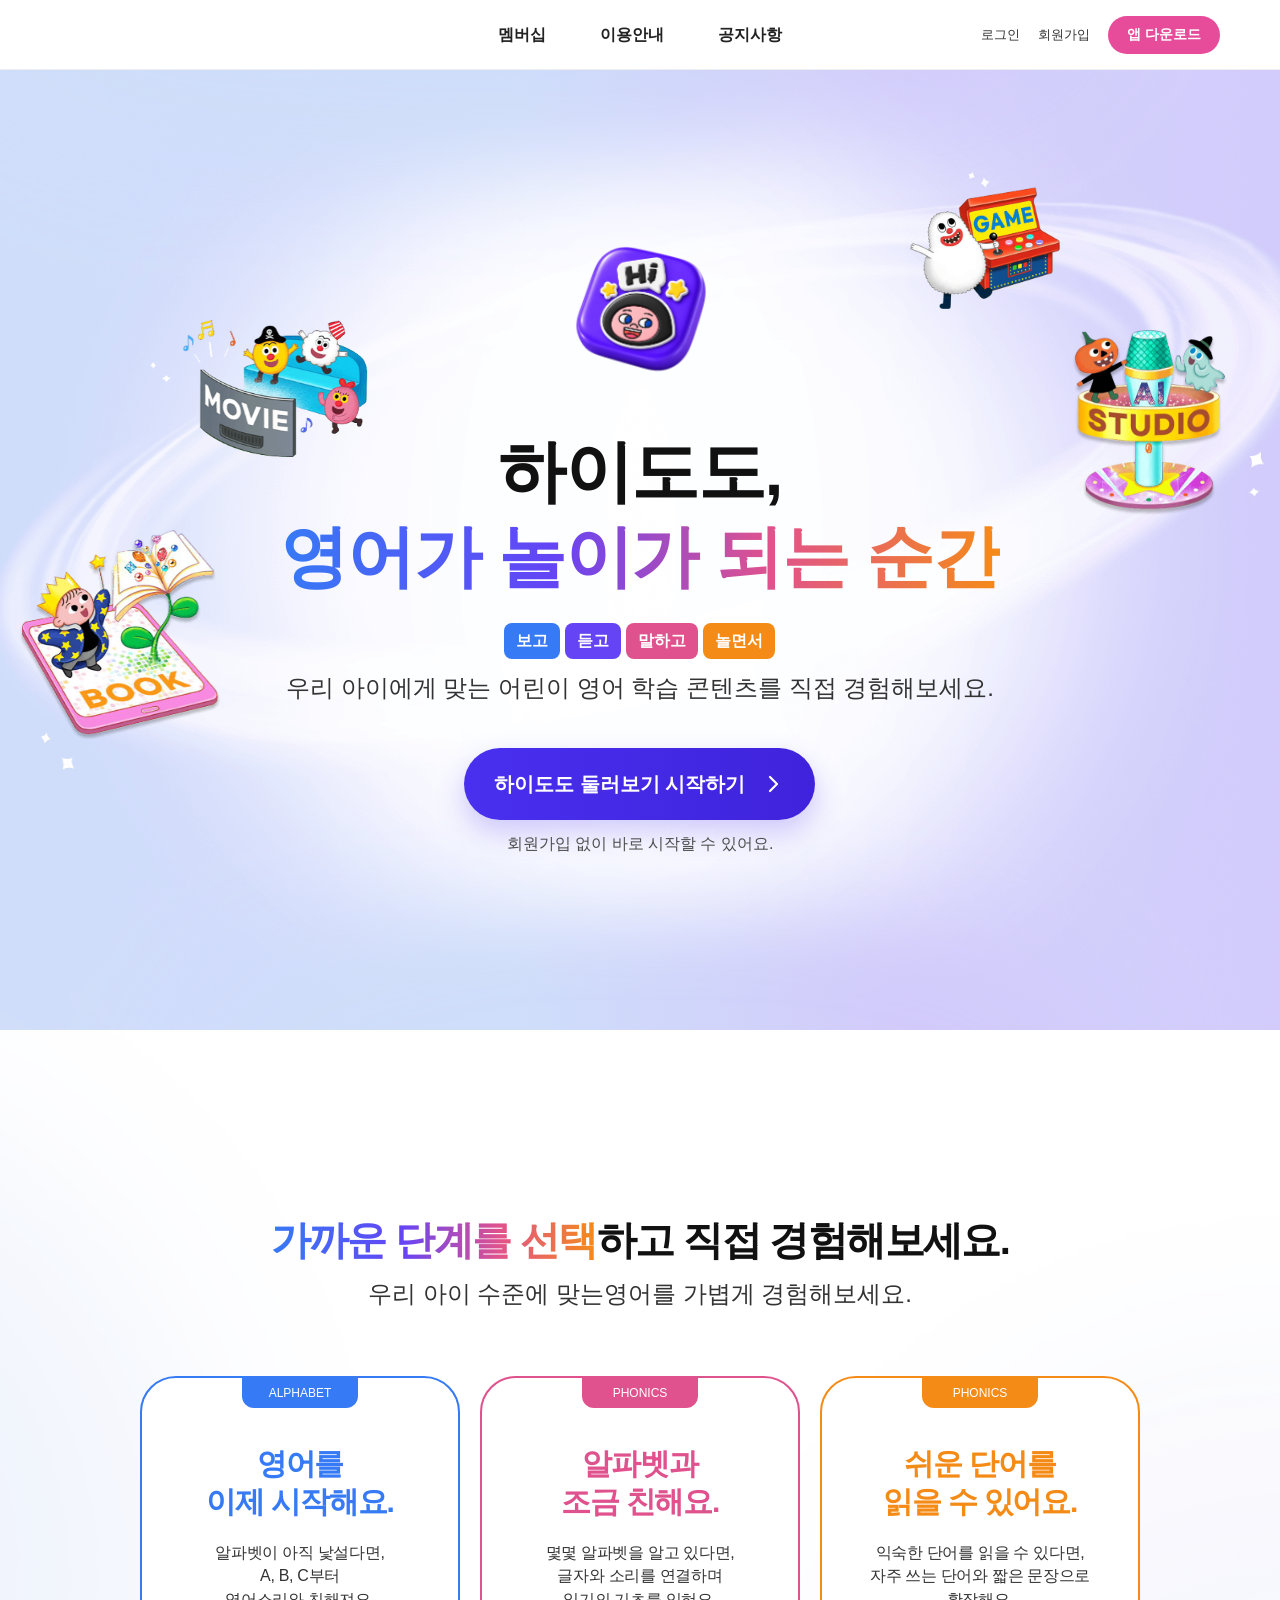
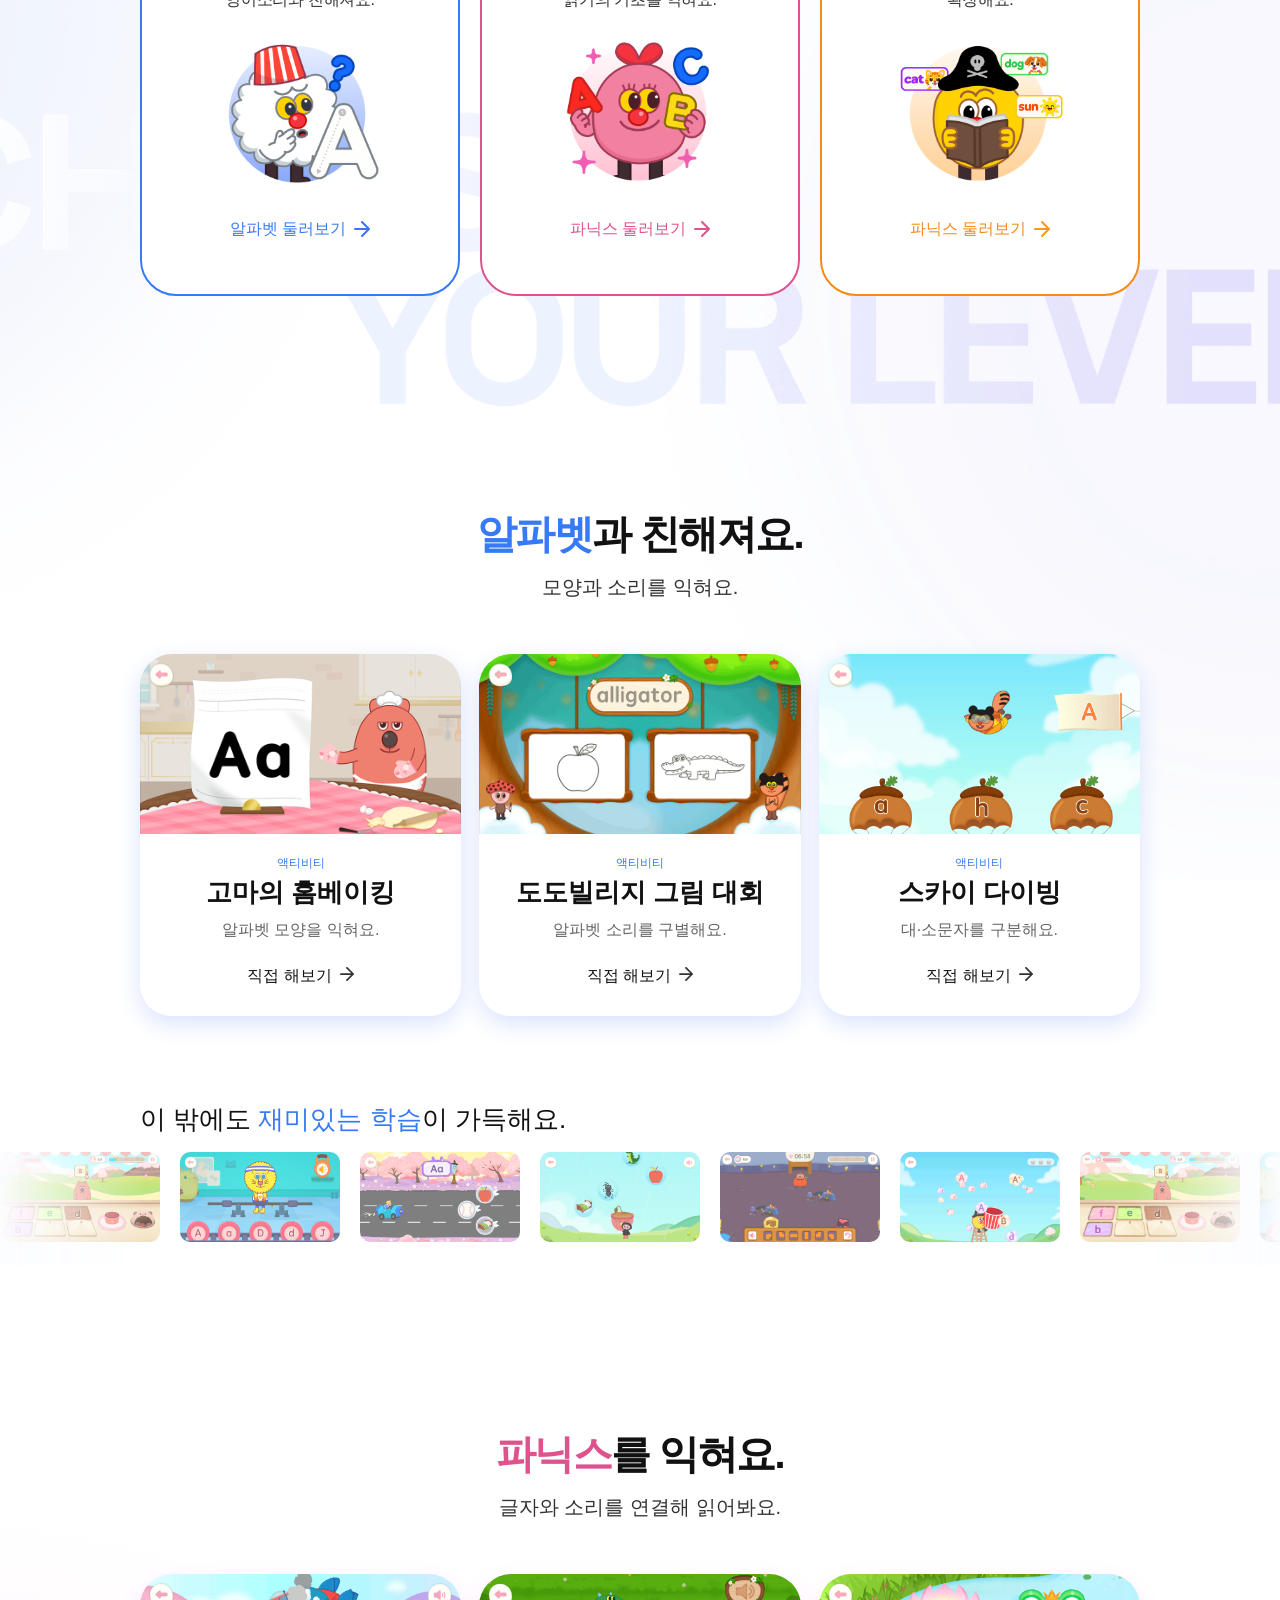
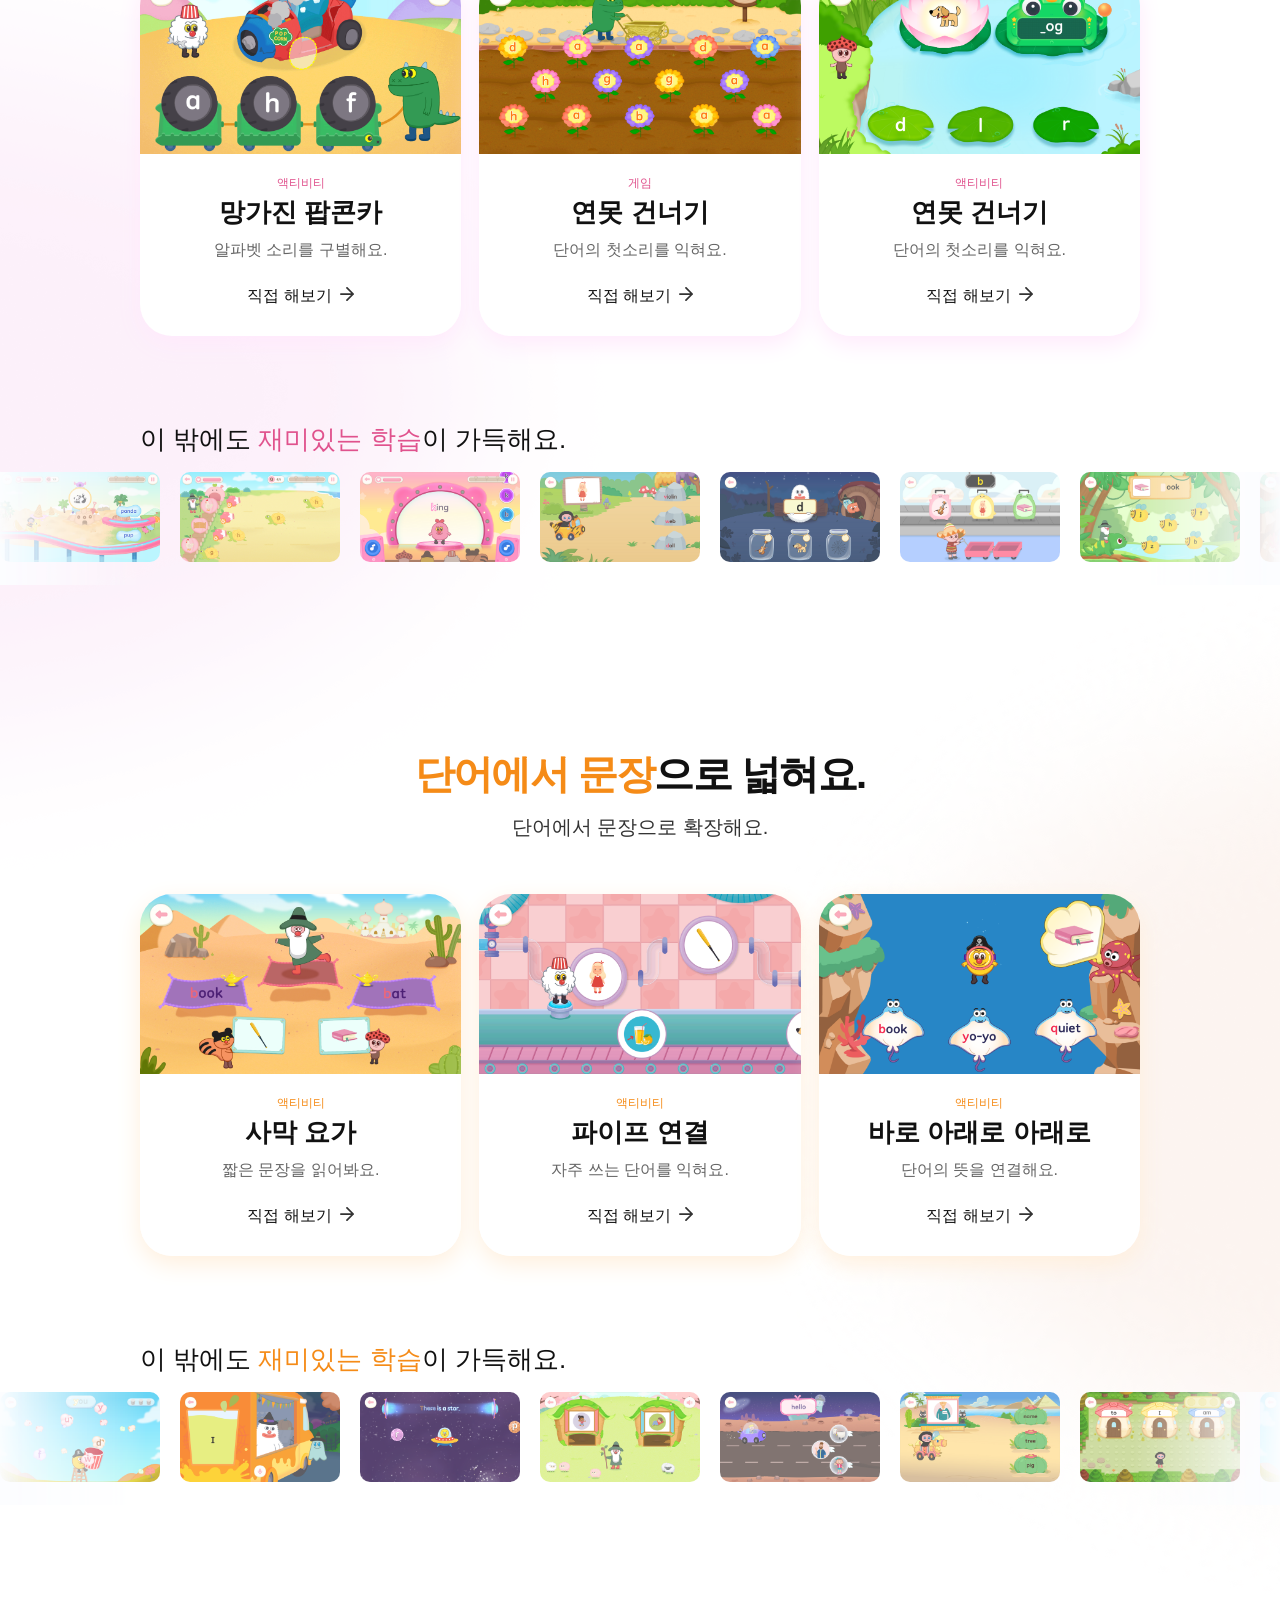
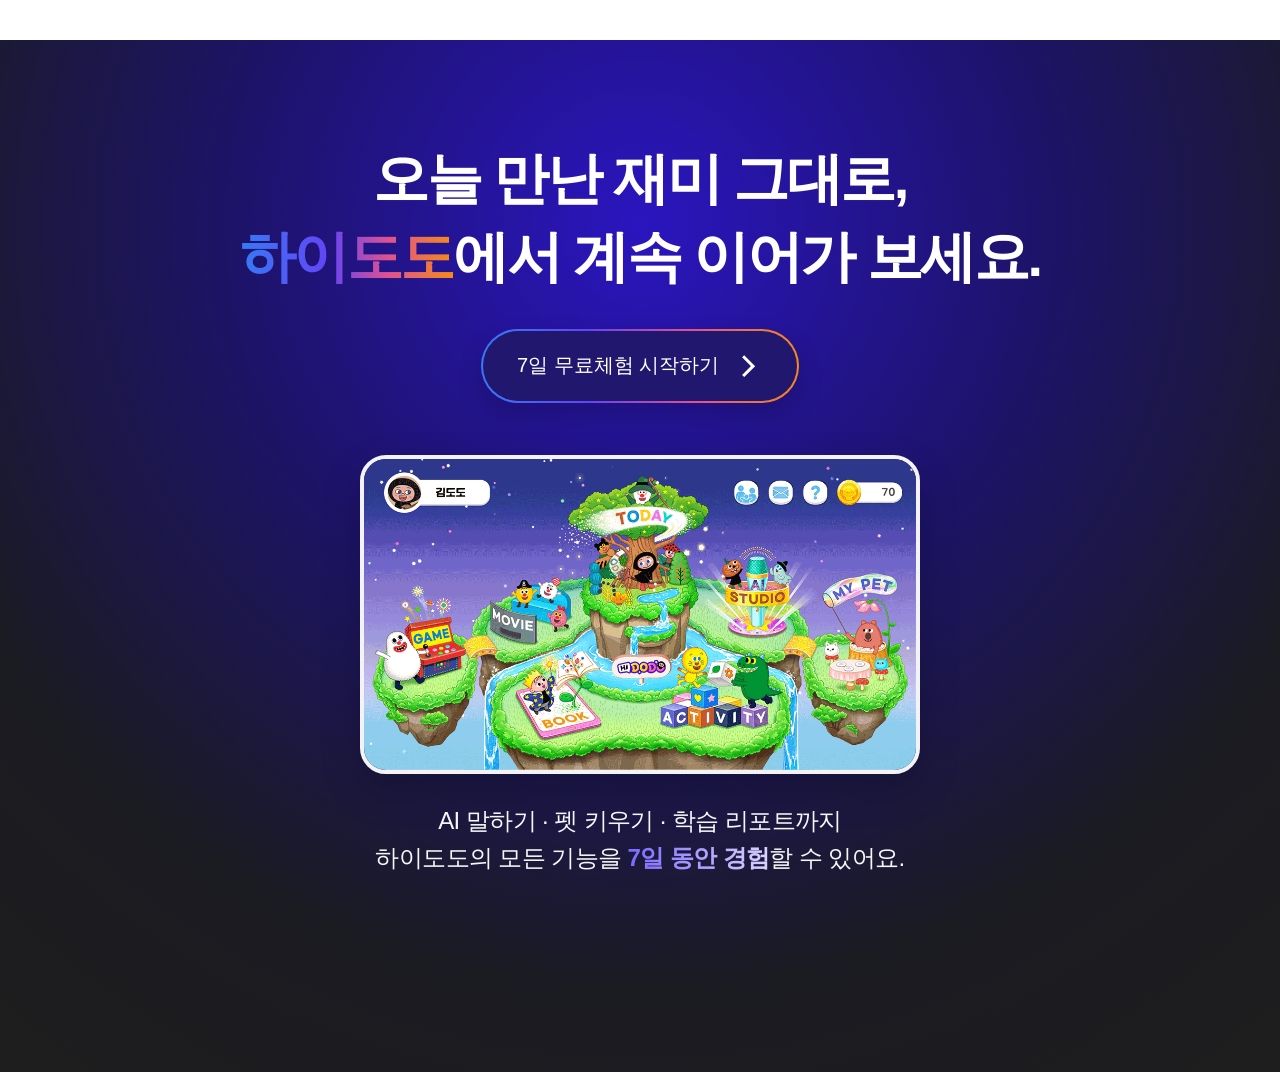
==== commit ec2b326d: "20260910 12:12" ====
--- a/index.html
+++ b/index.html
@@ -423,7 +423,7 @@
                   <button
                     type="button"
                     class="learning-card__content"
-                    data-url="https://experience.dodonfriends.com/paint/"
+                    data-url="https://experience.dodonfriends.com/course1/homebaking/"
                     onclick="openExperience(this.dataset.url)"
                   >
                     <span class="learning-card__category"> 액티비티 </span>
@@ -464,7 +464,7 @@
                   <button
                     type="button"
                     class="learning-card__content"
-                    data-url="https://experience.dodonfriends.com/paint/"
+                    data-url="https://experience.dodonfriends.com/course1/paint/"
                     onclick="openExperience(this.dataset.url)"
                   >
                     <span class="learning-card__category"> 액티비티 </span>
@@ -494,10 +494,10 @@
                   <div class="learning-card__thumbnail">
                     <img
                       class="learning-card__image"
-                      src="./images/alphabet-icecream.png"
-                      data-static="./images/alphabet-icecream.png"
-                      data-gif="./images/alphabet-icecream.gif"
-                      alt="아이스크림 활동 미리보기"
+                      src="./images/sky-diving.png"
+                      data-static="./images/sky-diving.png"
+                      data-gif="./images/sky-diving.gif"
+                      alt="스카이 다이빙 활동 미리보기"
                     />
                   </div>
 
@@ -505,12 +505,12 @@
                   <button
                     type="button"
                     class="learning-card__content"
-                    data-url="https://experience.dodonfriends.com/paint/"
+                    data-url="https://experience.dodonfriends.com/course1/skydiving/"
                     onclick="openExperience(this.dataset.url)"
                   >
-                    <span class="learning-card__category"> 게임 </span>
-
-                    <strong class="learning-card__title"> 아이스크림 </strong>
+                    <span class="learning-card__category"> 액티비티 </span>
+
+                    <strong class="learning-card__title"> 스카이 다이빙 </strong>
 
                     <span class="learning-card__description">
                       대·소문자를 구분해요.
@@ -704,7 +704,7 @@
                   <button
                     type="button"
                     class="learning-card__content"
-                    data-url="https://experience.dodonfriends.com/paint/"
+                    data-url="https://experience.dodonfriends.com/course1/popcorncar/"
                     onclick="openExperience(this.dataset.url)"
                   >
                     <span class="learning-card__category learning-card__pink">
@@ -747,17 +747,17 @@
                   <button
                     type="button"
                     class="learning-card__content"
-                    data-url="https://experience.dodonfriends.com/paint/"
+                    data-url="https://experience.dodonfriends.com/course1/flowergarden/"
                     onclick="openExperience(this.dataset.url)"
                   >
                     <span class="learning-card__category learning-card__pink">
-                      액티비티
-                    </span>
-
-                    <strong class="learning-card__title"> 왕국의 꽃밭 </strong>
+                      게임
+                    </span>
+
+                    <strong class="learning-card__title"> 연못 건너기 </strong>
 
                     <span class="learning-card__description">
-                      글자와 소리를 연결해요.
+                      단어의 첫소리를 익혀요.
                     </span>
 
                     <span class="learning-card__link">
@@ -777,10 +777,10 @@
                   <div class="learning-card__thumbnail">
                     <img
                       class="learning-card__image"
-                      src="./images/phonics-cellos-stage.png"
-                      data-static="./images/phonics-cellos-stage.png"
-                      data-gif="./images//phonics-cellos-stage.gif"
-                      alt="첼로의 무대 활동 미리보기"
+                      src="./images/pond.png"
+                      data-static="./images/pond.png"
+                      data-gif="./images/pond.gif"
+                      alt="연못 건너기 활동 미리보기"
                     />
                   </div>
 
@@ -788,14 +788,14 @@
                   <button
                     type="button"
                     class="learning-card__content"
-                    data-url="https://experience.dodonfriends.com/paint/"
+                    data-url="https://experience.dodonfriends.com/course2/pond/"
                     onclick="openExperience(this.dataset.url)"
                   >
                     <span class="learning-card__category learning-card__pink">
-                      게임
-                    </span>
-
-                    <strong class="learning-card__title"> 첼로의 무대 </strong>
+                      액티비티
+                    </span>
+
+                    <strong class="learning-card__title"> 연못 건너기 </strong>
 
                     <span class="learning-card__description">
                       단어의 첫소리를 익혀요.
@@ -1062,7 +1062,7 @@
                   <button
                     type="button"
                     class="learning-card__content"
-                    data-url="https://experience.dodonfriends.com/paint/"
+                    data-url="https://experience.dodonfriends.com/course2/desertyoga"
                     onclick="openExperience(this.dataset.url)"
                   >
                     <span class="learning-card__category learning-card__orange">
@@ -1103,7 +1103,7 @@
                   <button
                     type="button"
                     class="learning-card__content"
-                    data-url="https://experience.dodonfriends.com/paint/"
+                    data-url="https://experience.dodonfriends.com/course2/pipes"
                     onclick="openExperience(this.dataset.url)"
                   >
                     <span class="learning-card__category learning-card__orange">
@@ -1133,10 +1133,10 @@
                   <div class="learning-card__thumbnail">
                     <img
                       class="learning-card__image"
-                      src="./images/unknown-desert.png"
-                      data-static="./images/unknown-desert.png"
-                      data-gif="./images/unknown-desert.gif"
-                      alt="미지의 사막으로 활동 미리보기"
+                      src="./images/barodowndown.png"
+                      data-static="./images/barodowndown.png"
+                      data-gif="./images/barodowndown.gif"
+                      alt="바로 아래로 아래로 활동 미리보기"
                     />
                   </div>
 
@@ -1144,7 +1144,7 @@
                   <button
                     type="button"
                     class="learning-card__content"
-                    data-url="https://experience.dodonfriends.com/paint/"
+                    data-url="https://experience.dodonfriends.com/course2/barodowndown/"
                     onclick="openExperience(this.dataset.url)"
                   >
                     <span class="learning-card__category learning-card__orange">
@@ -1152,7 +1152,7 @@
                     >
 
                     <strong class="learning-card__title">
-                      미지의 사막으로
+                      바로 아래로 아래로 
                     </strong>
 
                     <span class="learning-card__description">
--- a/css/style.css
+++ b/css/style.css
@@ -321,7 +321,7 @@
 .hero__brand {
   display: flex;
   justify-content: center;
-  margin-bottom: 30px;
+  margin-bottom: 60px;
 }
 .hero__logo {
   width: clamp(130px, 11vw, 210px);
@@ -515,7 +515,7 @@
   overflow-y: visible;
   isolation: isolate;
   position: relative;
-  height: calc(100vh - 97px);
+  height: 100vh;
   display: flex;
   flex-direction: column;
   justify-content: center;
@@ -527,7 +527,7 @@
   bottom: -510px;
   width: 2976px;
   height: 1588px;
-  background: url("../images/choose-level-bg.png") center/contain no-repeat;
+  background: url("../images/choose-level-bg.png") center -80px/min(2976px, 100%) auto no-repeat;
   transform: translateX(-50%);
   pointer-events: none;
   z-index: 0;
@@ -757,7 +757,7 @@
   margin: 300px 0px 300px;
   scroll-margin-top: 40px;
   z-index: 3;
-  height: calc(100vh - 97px);
+  height: calc(100vh - 80px);
   display: flex;
   flex-direction: column;
   justify-content: center;
@@ -812,7 +812,7 @@
   list-style: none;
 }
 .experience__more {
-  margin-top: 74px;
+  margin-top: 90px;
   margin-bottom: 20px;
 }
 .experience__more-title {
@@ -828,7 +828,7 @@
 }
 .experience__rail {
   width: 100%;
-  margin-top: 18px;
+  margin-top: 0px;
   overflow: hidden;
   position: relative;
 }
@@ -1216,7 +1216,11 @@
   display: flex;
   align-items: center;
   justify-content: center;
-  padding: 300px 0px 140px;
+  height: 100vh;
+  padding-bottom: 50px;
+  display: flex;
+  flex-direction: column;
+  justify-content: center;
   overflow: hidden;
   z-index: 3;
   background: radial-gradient(circle at 50% 18%, rgb(43, 21, 191) 0%, rgb(29, 19, 105) 38%, rgb(27, 27, 34) 72%, rgb(30, 30, 30) 100%);
@@ -1280,7 +1284,7 @@
   transition: transform 0.25s ease;
 }
 .cta-section__visual {
-  width: 642px;
+  width: 560px;
   margin: 52px auto 0;
 }
 .cta-section__visual img {
@@ -1434,7 +1438,8 @@
     top: -220px;
   }
   .level {
-    padding: 100px 0px 240px;
+    height: calc(100vh - 50px);
+    margin: 100px 0px 100px;
   }
   .level::after {
     left: calc(50% - 120px);
@@ -1480,10 +1485,13 @@
     padding-bottom: 0px;
   }
   .experience {
-    padding: 100px 0px 100px;
+    margin: 100px 0px 100px;
   }
   .experience__inner {
     max-width: 1000px;
+  }
+  .experience__rail {
+    min-height: 120px;
   }
   .experience__rail-set img {
     width: 160px;
@@ -1523,7 +1531,8 @@
     right: 20px;
   }
   .cta-section {
-    padding: 100px 0px 140px;
+    padding: 100px 0px 196px;
+    height: auto;
   }
   .cta-section__inner {
     max-width: 1000px;
@@ -1540,7 +1549,7 @@
 }
 @media (max-width: 1200px) {
   .hero__stage {
-    min-height: 780px;
+    min-height: 750px;
   }
   .hero__visual--movie {
     width: 220px;
@@ -1575,7 +1584,9 @@
     font-size: 18px;
   }
   .level {
-    padding: 70px 0px 240px;
+    margin: 80px 0px 80px;
+    padding: 80px 0px 80px;
+    height: auto;
   }
   .level::after {
     left: calc(50% - 100px);
@@ -1632,7 +1643,9 @@
     display: none;
   }
   .experience {
-    padding: 70px 0px 70px;
+    margin: 80px 0px 80px;
+    padding: 80px 0px 80px;
+    height: auto;
   }
   .experience__inner {
     max-width: 900px;
@@ -1709,7 +1722,9 @@
     font-size: 11px;
   }
   .cta-section {
-    padding: 70px 0px 140px;
+    margin: 80px 0px 0px;
+    padding: 80px 0px 120px;
+    height: auto;
   }
   .cta-section__inner {
     max-width: 900px;
@@ -1719,9 +1734,17 @@
   }
   .cta-section__button {
     font-size: 18px;
+    min-width: 300px;
+    min-height: 60px;
+    margin-top: 20px;
+    padding: 0 24px;
+    gap: 10px;
   }
   .cta-section__description {
     font-size: 20px;
+  }
+  .cta-section__visual {
+    width: 500px;
   }
   .signup-banner {
     width: 900px;
@@ -1766,12 +1789,14 @@
     top: -150px;
   }
   .level {
-    padding: 60px 0px 220px;
+    margin: 70px 0px 70px;
+    padding: 70px 0px 70px;
+    height: auto;
   }
   .level::after {
     left: calc(50% - 80px);
-    bottom: -390px;
-    width: 2676px;
+    bottom: -588px;
+    width: 2096px;
     height: 1288px;
   }
   .level__header {
@@ -1800,7 +1825,9 @@
     padding-bottom: 10px;
   }
   .experience {
-    padding: 60px 0px 60px;
+    margin: 70px 0px 70px;
+    padding: 70px 0px 70px;
+    height: auto;
   }
   .experience__inner {
     max-width: 800px;
@@ -1850,14 +1877,16 @@
     height: 16px;
   }
   .cta-section {
-    padding: 60px 0px 140px;
+    margin: 70px 0px 0px;
+    padding: 70px 0px 120px;
+    height: auto;
   }
   .cta-section__inner {
     max-width: 800px;
   }
   .cta-section__button {
-    min-width: 280px;
-    min-height: 65px;
+    min-width: 272px;
+    min-height: 60px;
     margin-top: 30px;
   }
   .cta-section__title {
@@ -1868,7 +1897,7 @@
     font-size: 20px;
   }
   .cta-section__visual {
-    width: 510px;
+    width: 480px;
   }
   .signup-banner {
     width: 800px;
@@ -1878,7 +1907,11 @@
     height: 70px;
   }
   .rail-preview__inner {
-    width: 60vw;
+    width: 70vw;
+  }
+  .rail-preview__close {
+    top: 0px;
+    right: -50px;
   }
 }
 @media (max-width: 768px) {
@@ -1941,11 +1974,13 @@
     margin-bottom: 4px;
   }
   .level {
-    padding: 80px 24px 80px;
+    margin: 40px 0px 40px;
+    padding: 40px 24px 40px;
+    height: auto;
   }
   .level::after {
     left: calc(50% - 30px);
-    bottom: -210px;
+    bottom: -410px;
     width: 800px;
     height: 606px;
   }
@@ -1996,7 +2031,9 @@
     width: 14px;
   }
   .experience {
-    padding: 80px 0 80px;
+    margin: 40px 0px 0px;
+    padding: 70px 0px 0px;
+    height: auto;
   }
   .experience__cards {
     grid-template-columns: repeat(1, minmax(0, 1fr));
@@ -2092,10 +2129,12 @@
     height: 38px;
   }
   .quick-top {
-    bottom: 90px;
+    bottom: 80px;
   }
   .cta-section {
-    padding: 60px 0px 120px;
+    margin: 40px 0px 0px;
+    padding: 40px 0px 100px;
+    height: auto;
   }
   .cta-section__button {
     margin-top: 24px;
@@ -2178,7 +2217,7 @@
 /* 모바일 가로 */
 @media (max-height: 768px) and (orientation: landscape) {
   .rail-preview__inner {
-    width: 82vw;
+    width: 70vw;
   }
   .rail-preview__image {
     border-radius: 20px;
--- a/css/unity-canvas.css
+++ b/css/unity-canvas.css
@@ -31,7 +31,7 @@
 }
 
 .experience-container {
-  width: 100%;
+  width: 99%;
   height: 100%;
   border-radius: 50px;
   overflow: hidden;
@@ -79,7 +79,13 @@
 }
 @media (max-width: 1024px) {
   .experience-dialog {
-    width: 50vw;
+    width: 70vw;
+  }
+  .experience-close-button {
+    top: 0px;
+    right: -50px;
+    width: 40px;
+    height: 40px;
   }
 }
 @media (max-width: 768px) {
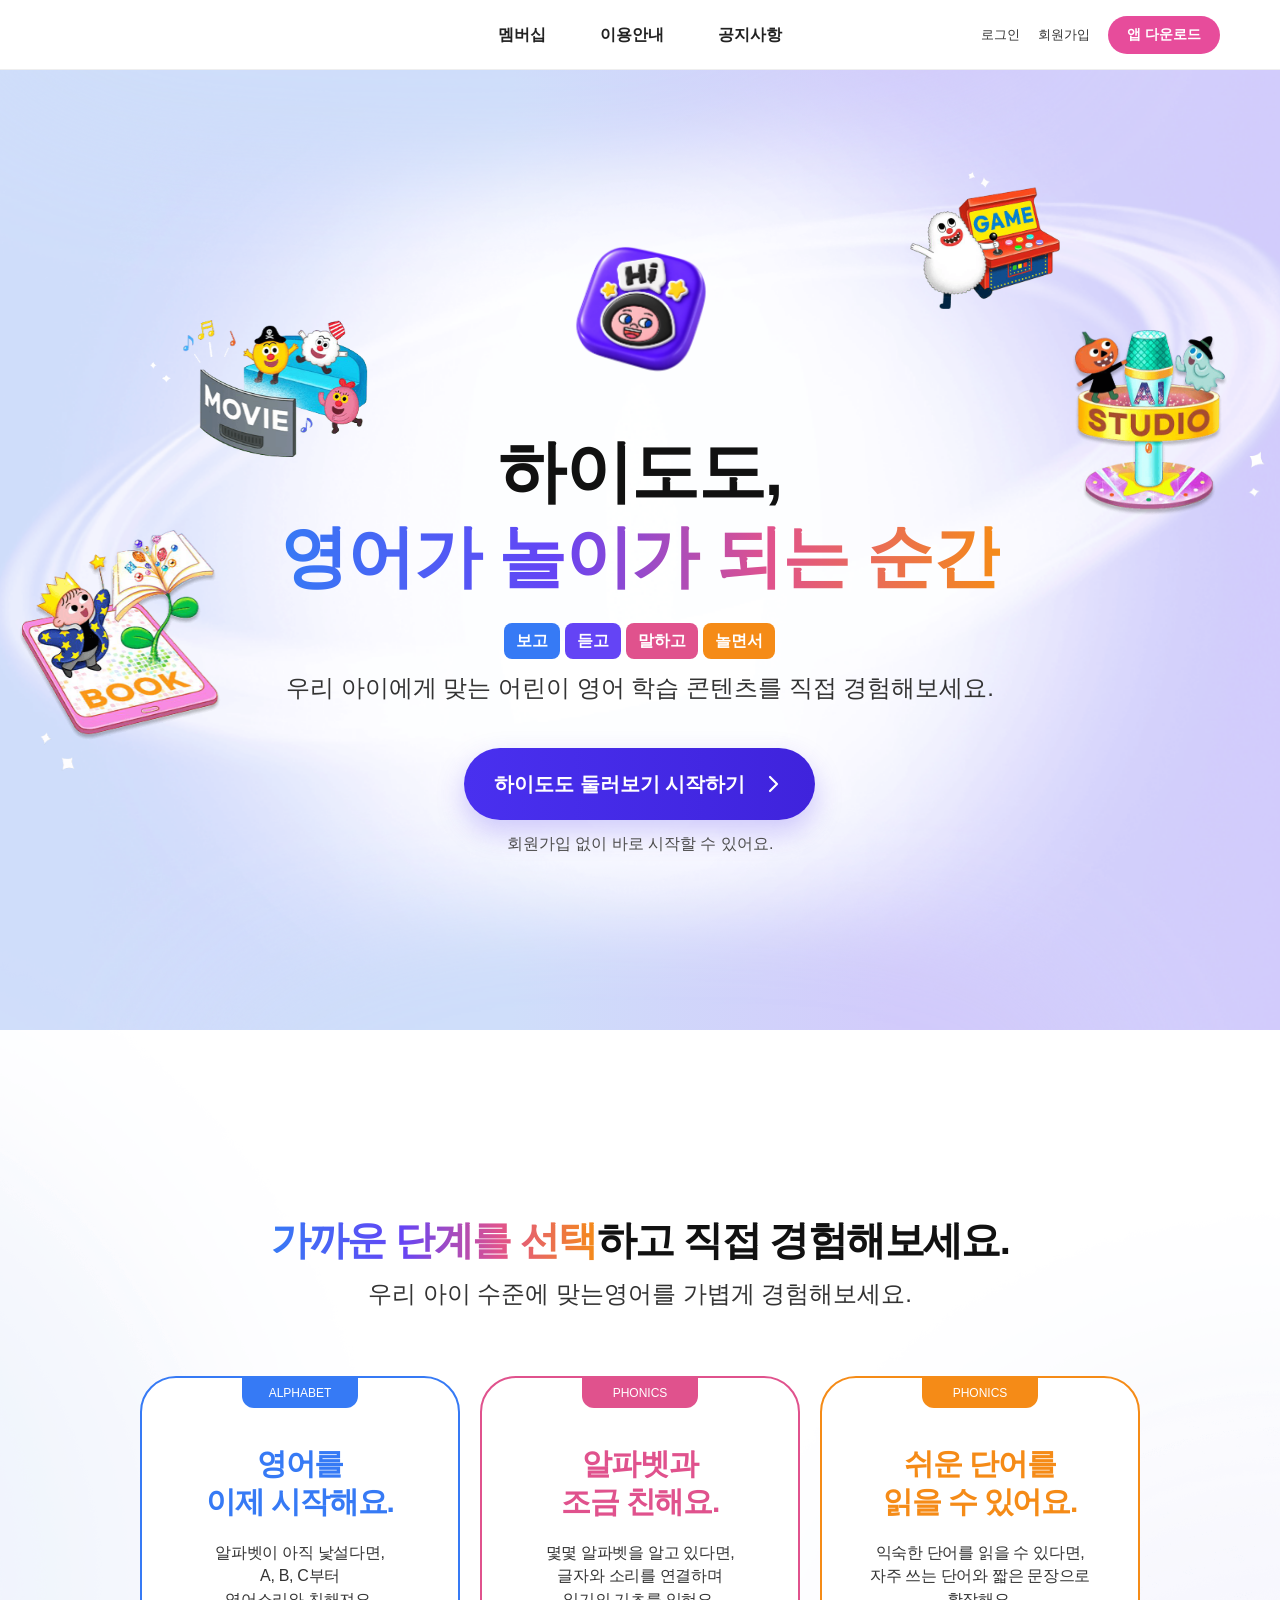
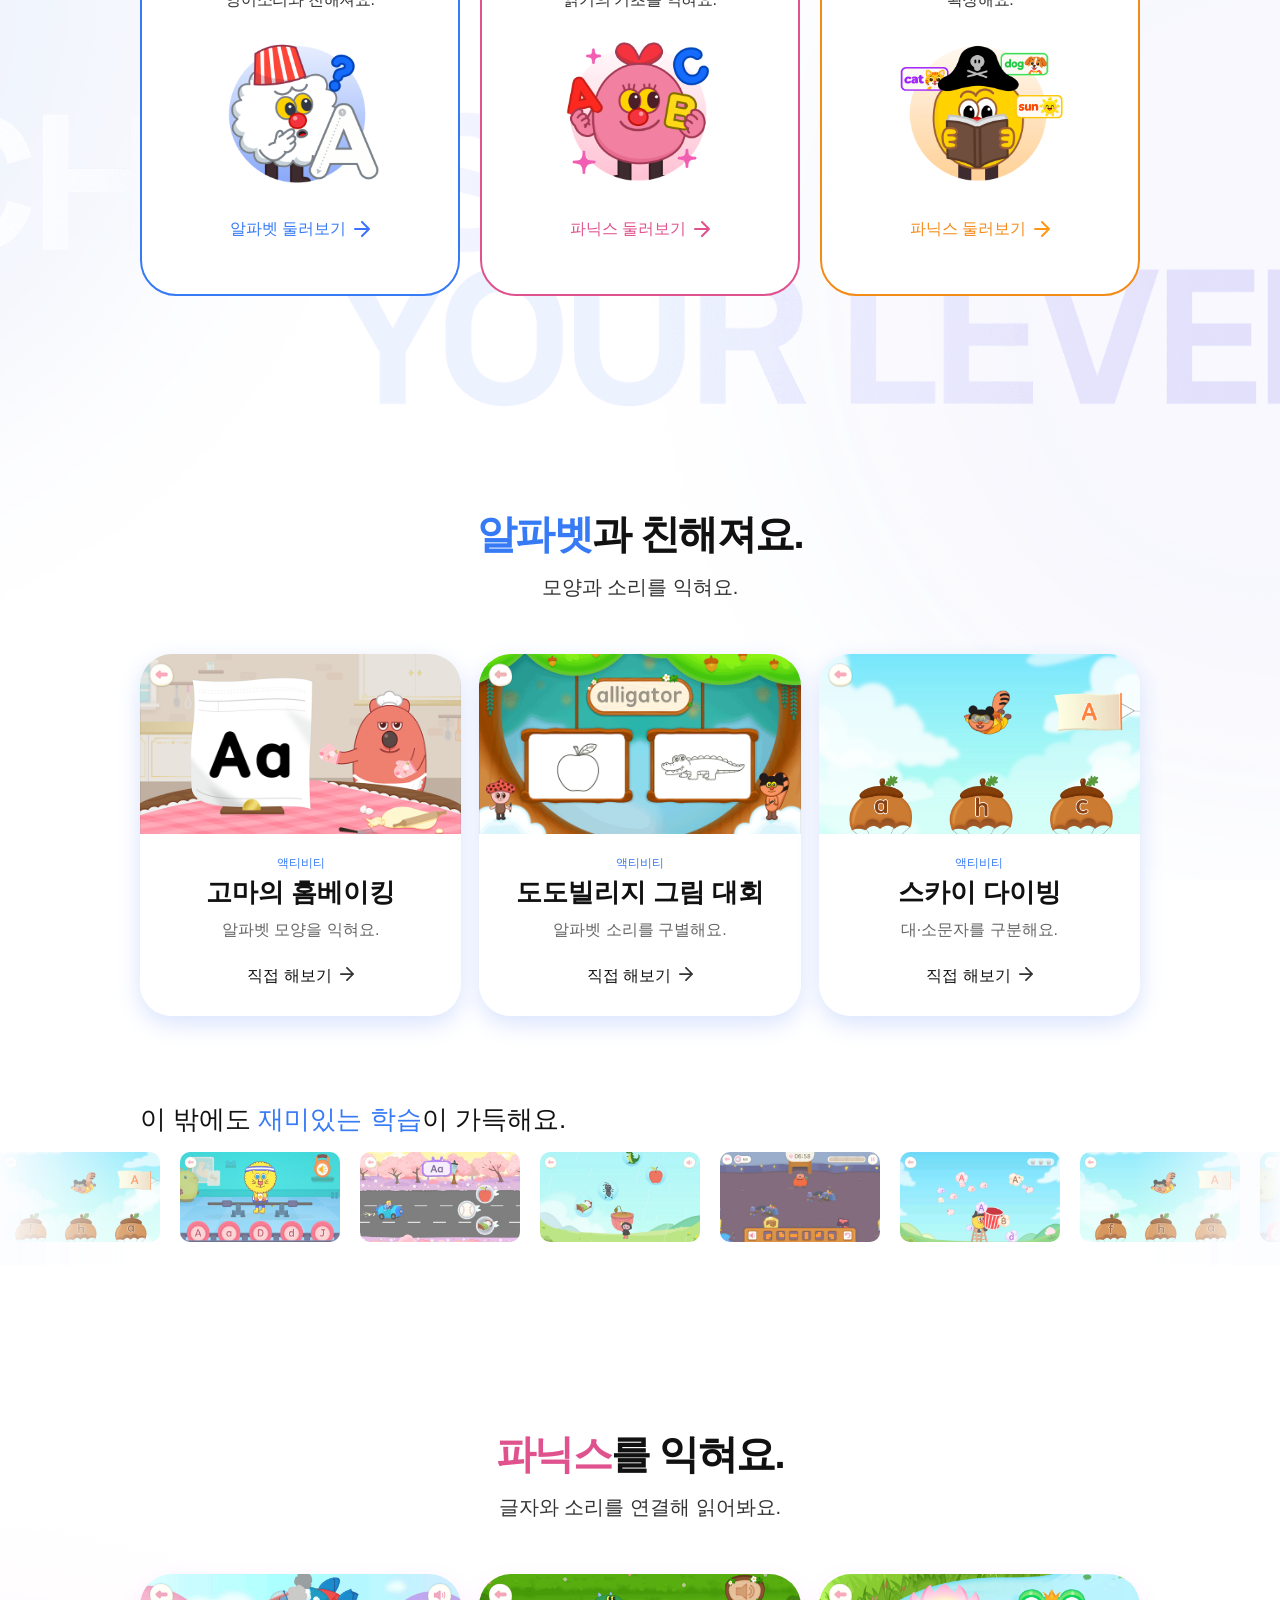
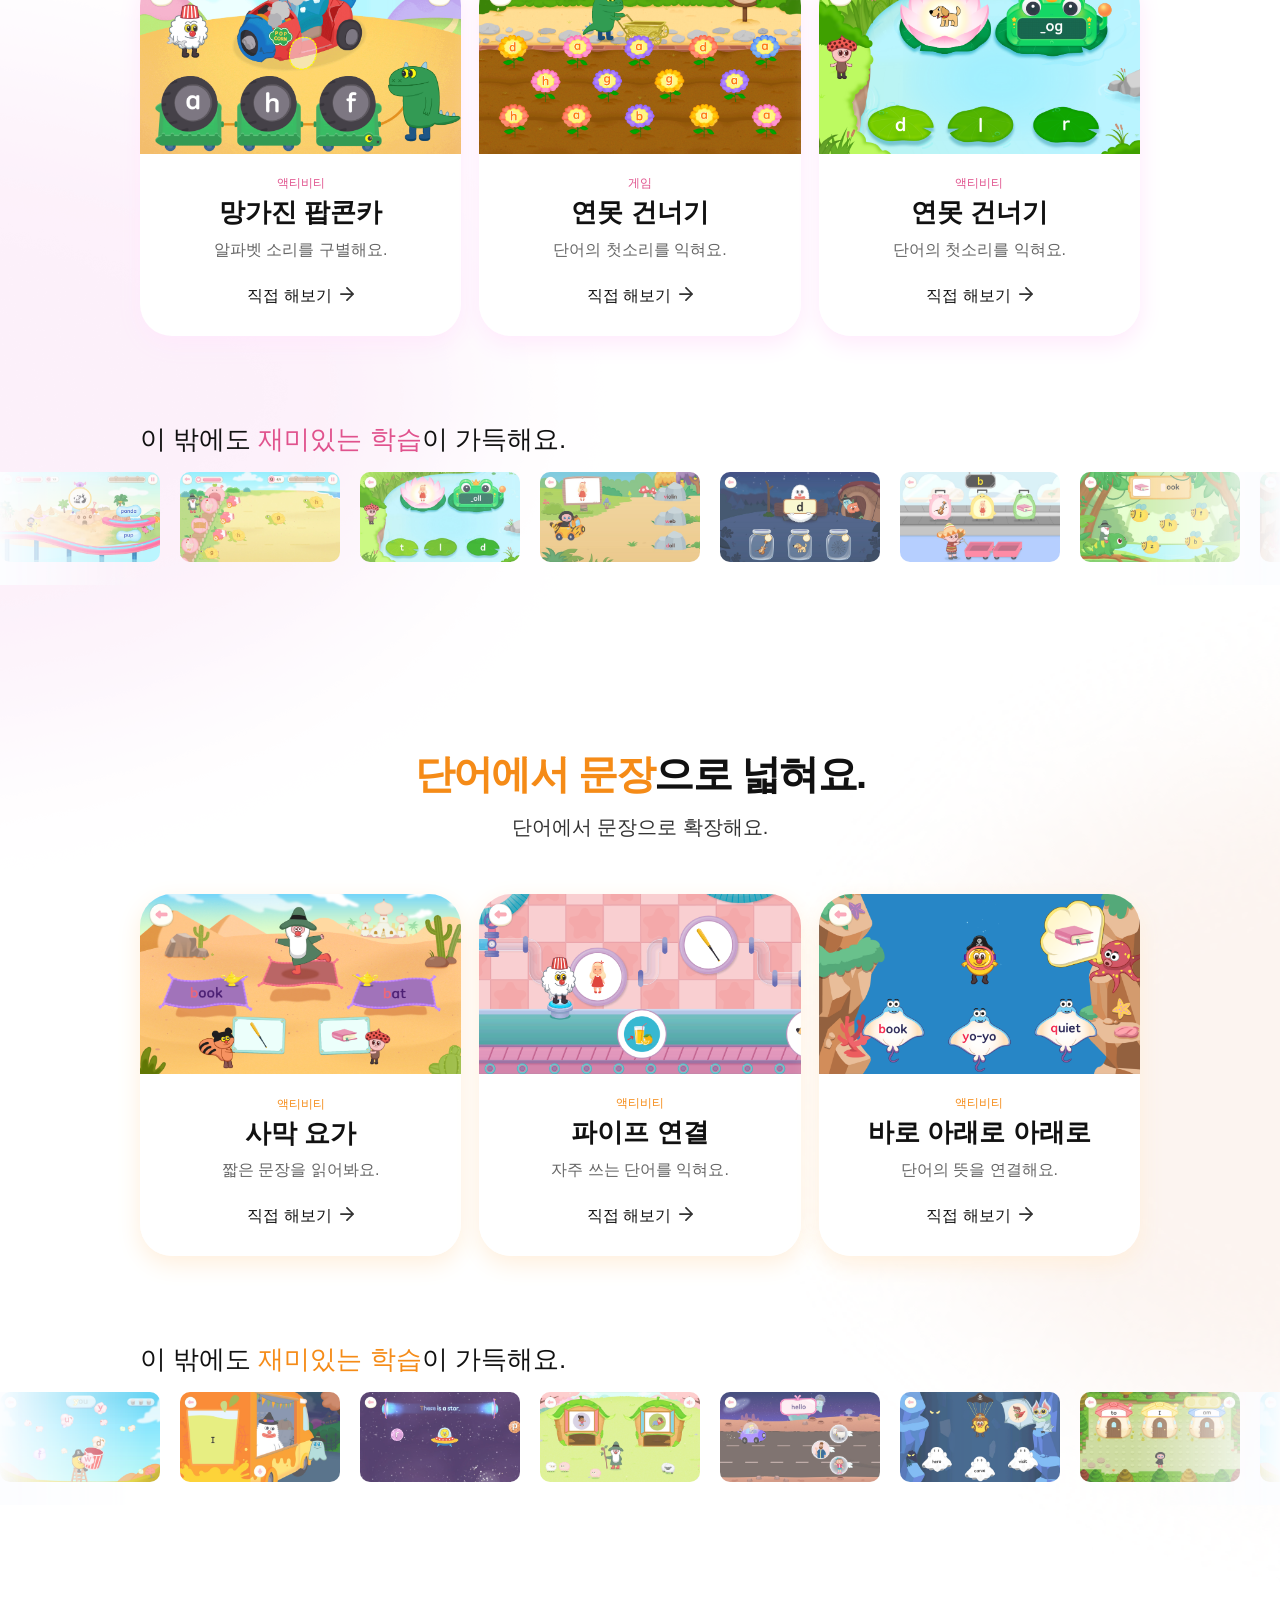
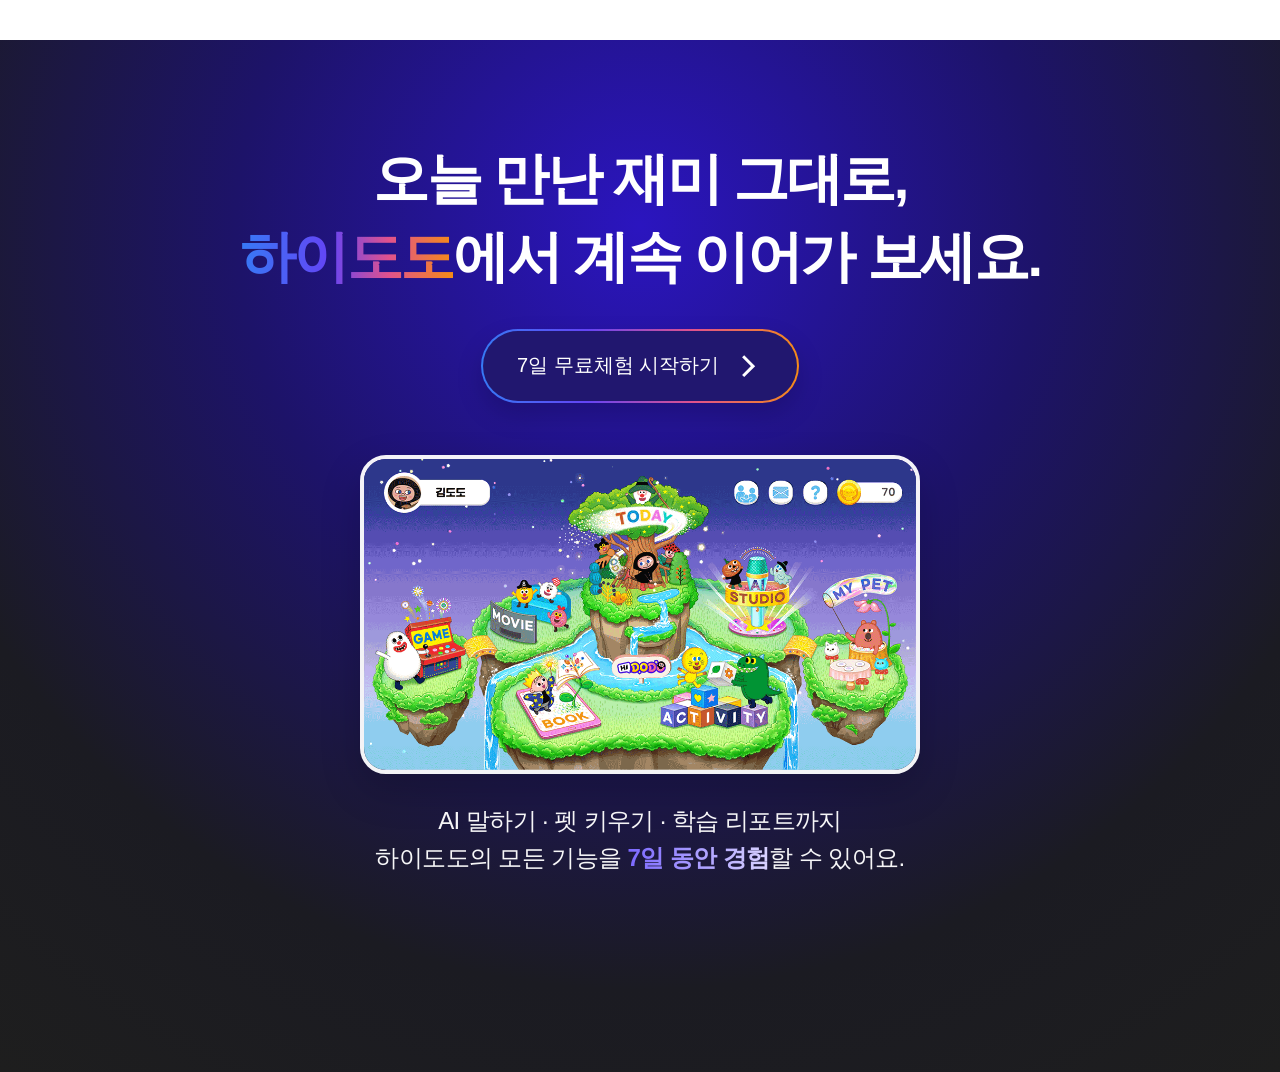
==== commit 89e3f738: "20260910 13:24" ====
--- a/index.html
+++ b/index.html
@@ -541,128 +541,128 @@
             <div class="experience__rail-track">
               <div class="experience__rail-set">
                 <img
-                  src="./images/thumb-01.png"
-                  data-gif="./images/thumb-01.png"
-                  alt=""
-                />
-                <img
-                  src="./images/thumb-02.png"
-                  data-gif="./images/thumb-02.png"
-                  alt=""
-                />
-                <img
-                  src="./images/thumb-03.png"
-                  data-gif="./images/thumb-03.png"
-                  alt=""
-                />
-                <img
-                  src="./images/thumb-04.png"
-                  data-gif="./images/thumb-04.png"
-                  alt=""
-                />
-                <img
-                  src="./images/thumb-06.png"
-                  data-gif="./images/thumb-06.png"
-                  alt=""
-                />
-                <img
-                  src="./images/thumb-07.png"
-                  data-gif="./images/thumb-07.png"
-                  alt=""
-                />
-
-                <img
-                  src="./images/thumb-01.png"
-                  data-gif="./images/thumb-01.png"
-                  alt=""
-                />
-                <img
-                  src="./images/thumb-02.png"
-                  data-gif="./images/thumb-02.png"
-                  alt=""
-                />
-                <img
-                  src="./images/thumb-03.png"
-                  data-gif="./images/thumb-03.png"
-                  alt=""
-                />
-                <img
-                  src="./images/thumb-04.png"
-                  data-gif="./images/thumb-04.png"
-                  alt=""
-                />
-                <img
-                  src="./images/thumb-06.png"
-                  data-gif="./images/thumb-06.png"
-                  alt=""
-                />
-                <img
-                  src="./images/thumb-07.png"
-                  data-gif="./images/thumb-07.png"
+                  src="./images/resize/thumb-01.jpg"
+                  data-gif="./images/resize/thumb-01.jpg"
+                  alt=""
+                />
+                <img
+                  src="./images/resize/thumb-02.jpg"
+                  data-gif="./images/resize/thumb-02.jpg"
+                  alt=""
+                />
+                <img
+                  src="./images/resize/thumb-03.jpg"
+                  data-gif="./images/resize/thumb-03.jpg"
+                  alt=""
+                />
+                <img
+                  src="./images/resize/thumb-04.jpg"
+                  data-gif="./images/resize/thumb-04.jpg"
+                  alt=""
+                />
+                <img
+                  src="./images/resize/thumb-06.jpg"
+                  data-gif="./images/resize/thumb-06.jpg"
+                  alt=""
+                />
+                <img
+                  src="./images/resize/thumb-07.jpg"
+                  data-gif="./images/resize/thumb-07.jpg"
+                  alt=""
+                />
+
+                <img
+                  src="./images/resize/thumb-01.jpg"
+                  data-gif="./images/resize/thumb-01.jpg"
+                  alt=""
+                />
+                <img
+                  src="./images/resize/thumb-02.jpg"
+                  data-gif="./images/resize/thumb-02.jpg"
+                  alt=""
+                />
+                <img
+                  src="./images/resize/thumb-03.jpg"
+                  data-gif="./images/resize/thumb-03.jpg"
+                  alt=""
+                />
+                <img
+                  src="./images/resize/thumb-04.jpg"
+                  data-gif="./images/resize/thumb-04.jpg"
+                  alt=""
+                />
+                <img
+                  src="./images/resize/thumb-06.jpg"
+                  data-gif="./images/resize/thumb-06.jpg"
+                  alt=""
+                />
+                <img
+                  src="./images/resize/thumb-07.jpg"
+                  data-gif="./images/resize/thumb-07.jpg"
                   alt=""
                 />
               </div>
 
               <div class="experience__rail-set second-line">
                 <img
-                  src="./images/thumb-01.png"
-                  data-gif="./images/thumb-01.png"
-                  alt=""
-                />
-                <img
-                  src="./images/thumb-02.png"
-                  data-gif="./images/thumb-02.png"
-                  alt=""
-                />
-                <img
-                  src="./images/thumb-03.png"
-                  data-gif="./images/thumb-03.png"
-                  alt=""
-                />
-                <img
-                  src="./images/thumb-04.png"
-                  data-gif="./images/thumb-04.png"
-                  alt=""
-                />
-                <img
-                  src="./images/thumb-06.png"
-                  data-gif="./images/thumb-06.png"
-                  alt=""
-                />
-                <img
-                  src="./images/thumb-07.png"
-                  data-gif="./images/thumb-07.png"
-                  alt=""
-                />
-
-                <img
-                  src="./images/thumb-01.png"
-                  data-gif="./images/thumb-01.png"
-                  alt=""
-                />
-                <img
-                  src="./images/thumb-02.png"
-                  data-gif="./images/thumb-02.png"
-                  alt=""
-                />
-                <img
-                  src="./images/thumb-03.png"
-                  data-gif="./images/thumb-03.png"
-                  alt=""
-                />
-                <img
-                  src="./images/thumb-04.png"
-                  data-gif="./images/thumb-04.png"
-                  alt=""
-                />
-                <img
-                  src="./images/thumb-06.png"
-                  data-gif="./images/thumb-06.png"
-                  alt=""
-                />
-                <img
-                  src="./images/thumb-07.png"
-                  data-gif="./images/thumb-07.png"
+                  src="./images/resize/thumb-01.jpg"
+                  data-gif="./images/resize/thumb-01.jpg"
+                  alt=""
+                />
+                <img
+                  src="./images/resize/thumb-02.jpg"
+                  data-gif="./images/resize/thumb-02.jpg"
+                  alt=""
+                />
+                <img
+                  src="./images/resize/thumb-03.jpg"
+                  data-gif="./images/resize/thumb-03.jpg"
+                  alt=""
+                />
+                <img
+                  src="./images/resize/thumb-04.jpg"
+                  data-gif="./images/resize/thumb-04.jpg"
+                  alt=""
+                />
+                <img
+                  src="./images/resize/thumb-06.jpg"
+                  data-gif="./images/resize/thumb-06.jpg"
+                  alt=""
+                />
+                <img
+                  src="./images/resize/thumb-07.jpg"
+                  data-gif="./images/resize/thumb-07.jpg"
+                  alt=""
+                />
+
+                <img
+                  src="./images/resize/thumb-01.jpg"
+                  data-gif="./images/resize/thumb-01.jpg"
+                  alt=""
+                />
+                <img
+                  src="./images/resize/thumb-02.jpg"
+                  data-gif="./images/resize/thumb-02.jpg"
+                  alt=""
+                />
+                <img
+                  src="./images/resize/thumb-03.jpg"
+                  data-gif="./images/resize/thumb-03.jpg"
+                  alt=""
+                />
+                <img
+                  src="./images/resize/thumb-04.jpg"
+                  data-gif="./images/resize/thumb-04.jpg"
+                  alt=""
+                />
+                <img
+                  src="./images/resize/thumb-06.jpg"
+                  data-gif="./images/resize/thumb-06.jpg"
+                  alt=""
+                />
+                <img
+                  src="./images/resize/thumb-07.jpg"
+                  data-gif="./images/resize/thumb-07.jpg"
                   alt=""
                 />
               </div>
@@ -826,207 +826,207 @@
             <div class="experience__rail-track">
               <div class="experience__rail-set">
                 <img
-                  src="./images/phonics-thurmnail-01.png"
-                  data-gif="./images/phonics-thurmnail-01.png"
-                  alt=""
-                />
-                <img
-                  src="./images/phonics-thurmnail-02.png"
-                  data-gif="./images/phonics-thurmnail-02.png"
-                  alt=""
-                />
-                <img
-                  src="./images/phonics-thurmnail-03.png"
-                  data-gif="./images/phonics-thurmnail-03.png"
-                  alt=""
-                />
-                <img
-                  src="./images/phonics-thurmnail-04.png"
-                  data-gif="./images/phonics-thurmnail-04.png"
-                  alt=""
-                />
-                <img
-                  src="./images/phonics-thurmnail-05.png"
-                  data-gif="./images/phonics-thurmnail-05.png"
-                  alt=""
-                />
-                <img
-                  src="./images/phonics-thurmnail-06.png"
-                  data-gif="./images/phonics-thurmnail-06.png"
-                  alt=""
-                />
-                <img
-                  src="./images/phonics-thurmnail-07.png"
-                  data-gif="./images/phonics-thurmnail-07.png"
-                  alt=""
-                />
-                <img
-                  src="./images/phonics-thurmnail-08.png"
-                  data-gif="./images/phonics-thurmnail-08.png"
-                  alt=""
-                />
-                <img
-                  src="./images/phonics-thurmnail-09.png"
-                  data-gif="./images/phonics-thurmnail-09.png"
-                  alt=""
-                />
-                <img
-                  src="./images/phonics-thurmnail-10.png"
-                  data-gif="./images/phonics-thurmnail-10.png"
-                  alt=""
-                />
-
-                <img
-                  src="./images/phonics-thurmnail-01.png"
-                  data-gif="./images/phonics-thurmnail-01.png"
-                  alt=""
-                />
-                <img
-                  src="./images/phonics-thurmnail-02.png"
-                  data-gif="./images/phonics-thurmnail-02.png"
-                  alt=""
-                />
-                <img
-                  src="./images/phonics-thurmnail-03.png"
-                  data-gif="./images/phonics-thurmnail-03.png"
-                  alt=""
-                />
-                <img
-                  src="./images/phonics-thurmnail-04.png"
-                  data-gif="./images/phonics-thurmnail-04.png"
-                  alt=""
-                />
-                <img
-                  src="./images/phonics-thurmnail-05.png"
-                  data-gif="./images/phonics-thurmnail-05.png"
-                  alt=""
-                />
-                <img
-                  src="./images/phonics-thurmnail-06.png"
-                  data-gif="./images/phonics-thurmnail-06.png"
-                  alt=""
-                />
-                <img
-                  src="./images/phonics-thurmnail-07.png"
-                  data-gif="./images/phonics-thurmnail-07.png"
-                  alt=""
-                />
-                <img
-                  src="./images/phonics-thurmnail-08.png"
-                  data-gif="./images/phonics-thurmnail-08.png"
-                  alt=""
-                />
-                <img
-                  src="./images/phonics-thurmnail-09.png"
-                  data-gif="./images/phonics-thurmnail-09.png"
-                  alt=""
-                />
-                <img
-                  src="./images/phonics-thurmnail-10.png"
-                  data-gif="./images/phonics-thurmnail-10.png"
+                  src="./images/resize/phonics-thurmnail-01.jpg"
+                  data-gif="./images/resize/phonics-thurmnail-01.jpg"
+                  alt=""
+                />
+                <img
+                  src="./images/resize/phonics-thurmnail-02.jpg"
+                  data-gif="./images/resize/phonics-thurmnail-02.jpg"
+                  alt=""
+                />
+                <img
+                  src="./images/resize/phonics-thurmnail-03.jpg"
+                  data-gif="./images/resize/phonics-thurmnail-03.jpg"
+                  alt=""
+                />
+                <img
+                  src="./images/resize/phonics-thurmnail-04.jpg"
+                  data-gif="./images/resize/phonics-thurmnail-04.jpg"
+                  alt=""
+                />
+                <img
+                  src="./images/resize/phonics-thurmnail-05.jpg"
+                  data-gif="./images/resize/phonics-thurmnail-05.jpg"
+                  alt=""
+                />
+                <img
+                  src="./images/resize/phonics-thurmnail-06.jpg"
+                  data-gif="./images/resize/phonics-thurmnail-06.jpg"
+                  alt=""
+                />
+                <img
+                  src="./images/resize/phonics-thurmnail-07.jpg"
+                  data-gif="./images/resize/phonics-thurmnail-07.jpg"
+                  alt=""
+                />
+                <img
+                  src="./images/resize/phonics-thurmnail-08.jpg"
+                  data-gif="./images/resize/phonics-thurmnail-08.jpg"
+                  alt=""
+                />
+                <img
+                  src="./images/resize/phonics-thurmnail-09.jpg"
+                  data-gif="./images/resize/phonics-thurmnail-09.jpg"
+                  alt=""
+                />
+                <img
+                  src="./images/resize/phonics-thurmnail-10.jpg"
+                  data-gif="./images/resize/phonics-thurmnail-10.jpg"
+                  alt=""
+                />
+
+                <img
+                  src="./images/resize/phonics-thurmnail-01.jpg"
+                  data-gif="./images/resize/phonics-thurmnail-01.jpg"
+                  alt=""
+                />
+                <img
+                  src="./images/resize/phonics-thurmnail-02.jpg"
+                  data-gif="./images/resize/phonics-thurmnail-02.jpg"
+                  alt=""
+                />
+                <img
+                  src="./images/resize/phonics-thurmnail-03.jpg"
+                  data-gif="./images/resize/phonics-thurmnail-03.jpg"
+                  alt=""
+                />
+                <img
+                  src="./images/resize/phonics-thurmnail-04.jpg"
+                  data-gif="./images/resize/phonics-thurmnail-04.jpg"
+                  alt=""
+                />
+                <img
+                  src="./images/resize/phonics-thurmnail-05.jpg"
+                  data-gif="./images/resize/phonics-thurmnail-05.jpg"
+                  alt=""
+                />
+                <img
+                  src="./images/resize/phonics-thurmnail-06.jpg"
+                  data-gif="./images/resize/phonics-thurmnail-06.jpg"
+                  alt=""
+                />
+                <img
+                  src="./images/resize/phonics-thurmnail-07.jpg"
+                  data-gif="./images/resize/phonics-thurmnail-07.jpg"
+                  alt=""
+                />
+                <img
+                  src="./images/resize/phonics-thurmnail-08.jpg"
+                  data-gif="./images/resize/phonics-thurmnail-08.jpg"
+                  alt=""
+                />
+                <img
+                  src="./images/resize/phonics-thurmnail-09.jpg"
+                  data-gif="./images/resize/phonics-thurmnail-09.jpg"
+                  alt=""
+                />
+                <img
+                  src="./images/resize/phonics-thurmnail-10.jpg"
+                  data-gif="./images/resize/phonics-thurmnail-10.jpg"
                   alt=""
                 />
               </div>
               <div class="experience__rail-set second-line">
                 <img
-                  src="./images/phonics-thurmnail-01.png"
-                  data-gif="./images/phonics-thurmnail-01.png"
-                  alt=""
-                />
-                <img
-                  src="./images/phonics-thurmnail-02.png"
-                  data-gif="./images/phonics-thurmnail-02.png"
-                  alt=""
-                />
-                <img
-                  src="./images/phonics-thurmnail-03.png"
-                  data-gif="./images/phonics-thurmnail-03.png"
-                  alt=""
-                />
-                <img
-                  src="./images/phonics-thurmnail-04.png"
-                  data-gif="./images/phonics-thurmnail-04.png"
-                  alt=""
-                />
-                <img
-                  src="./images/phonics-thurmnail-05.png"
-                  data-gif="./images/phonics-thurmnail-05.png"
-                  alt=""
-                />
-                <img
-                  src="./images/phonics-thurmnail-06.png"
-                  data-gif="./images/phonics-thurmnail-06.png"
-                  alt=""
-                />
-                <img
-                  src="./images/phonics-thurmnail-07.png"
-                  data-gif="./images/phonics-thurmnail-07.png"
-                  alt=""
-                />
-                <img
-                  src="./images/phonics-thurmnail-08.png"
-                  data-gif="./images/phonics-thurmnail-08.png"
-                  alt=""
-                />
-                <img
-                  src="./images/phonics-thurmnail-09.png"
-                  data-gif="./images/phonics-thurmnail-09.png"
-                  alt=""
-                />
-                <img
-                  src="./images/phonics-thurmnail-10.png"
-                  data-gif="./images/phonics-thurmnail-10.png"
-                  alt=""
-                />
-
-                <img
-                  src="./images/phonics-thurmnail-01.png"
-                  data-gif="./images/phonics-thurmnail-01.png"
-                  alt=""
-                />
-                <img
-                  src="./images/phonics-thurmnail-02.png"
-                  data-gif="./images/phonics-thurmnail-02.png"
-                  alt=""
-                />
-                <img
-                  src="./images/phonics-thurmnail-03.png"
-                  data-gif="./images/phonics-thurmnail-03.png"
-                  alt=""
-                />
-                <img
-                  src="./images/phonics-thurmnail-04.png"
-                  data-gif="./images/phonics-thurmnail-04.png"
-                  alt=""
-                />
-                <img
-                  src="./images/phonics-thurmnail-05.png"
-                  data-gif="./images/phonics-thurmnail-05.png"
-                  alt=""
-                />
-                <img
-                  src="./images/phonics-thurmnail-06.png"
-                  data-gif="./images/phonics-thurmnail-06.png"
-                  alt=""
-                />
-                <img
-                  src="./images/phonics-thurmnail-07.png"
-                  data-gif="./images/phonics-thurmnail-07.png"
-                  alt=""
-                />
-                <img
-                  src="./images/phonics-thurmnail-08.png"
-                  data-gif="./images/phonics-thurmnail-08.png"
-                  alt=""
-                />
-                <img
-                  src="./images/phonics-thurmnail-09.png"
-                  data-gif="./images/phonics-thurmnail-09.png"
-                  alt=""
-                />
-                <img
-                  src="./images/phonics-thurmnail-10.png"
-                  data-gif="./images/phonics-thurmnail-10.png"
+                  src="./images/resize/phonics-thurmnail-01.jpg"
+                  data-gif="./images/resize/phonics-thurmnail-01.jpg"
+                  alt=""
+                />
+                <img
+                  src="./images/resize/phonics-thurmnail-02.jpg"
+                  data-gif="./images/resize/phonics-thurmnail-02.jpg"
+                  alt=""
+                />
+                <img
+                  src="./images/resize/phonics-thurmnail-03.jpg"
+                  data-gif="./images/resize/phonics-thurmnail-03.jpg"
+                  alt=""
+                />
+                <img
+                  src="./images/resize/phonics-thurmnail-04.jpg"
+                  data-gif="./images/resize/phonics-thurmnail-04.jpg"
+                  alt=""
+                />
+                <img
+                  src="./images/resize/phonics-thurmnail-05.jpg"
+                  data-gif="./images/resize/phonics-thurmnail-05.jpg"
+                  alt=""
+                />
+                <img
+                  src="./images/resize/phonics-thurmnail-06.jpg"
+                  data-gif="./images/resize/phonics-thurmnail-06.jpg"
+                  alt=""
+                />
+                <img
+                  src="./images/resize/phonics-thurmnail-07.jpg"
+                  data-gif="./images/resize/phonics-thurmnail-07.jpg"
+                  alt=""
+                />
+                <img
+                  src="./images/resize/phonics-thurmnail-08.jpg"
+                  data-gif="./images/resize/phonics-thurmnail-08.jpg"
+                  alt=""
+                />
+                <img
+                  src="./images/resize/phonics-thurmnail-09.jpg"
+                  data-gif="./images/resize/phonics-thurmnail-09.jpg"
+                  alt=""
+                />
+                <img
+                  src="./images/resize/phonics-thurmnail-10.jpg"
+                  data-gif="./images/resize/phonics-thurmnail-10.jpg"
+                  alt=""
+                />
+
+                <img
+                  src="./images/resize/phonics-thurmnail-01.jpg"
+                  data-gif="./images/resize/phonics-thurmnail-01.jpg"
+                  alt=""
+                />
+                <img
+                  src="./images/resize/phonics-thurmnail-02.jpg"
+                  data-gif="./images/resize/phonics-thurmnail-02.jpg"
+                  alt=""
+                />
+                <img
+                  src="./images/resize/phonics-thurmnail-03.jpg"
+                  data-gif="./images/resize/phonics-thurmnail-03.jpg"
+                  alt=""
+                />
+                <img
+                  src="./images/resize/phonics-thurmnail-04.jpg"
+                  data-gif="./images/resize/phonics-thurmnail-04.jpg"
+                  alt=""
+                />
+                <img
+                  src="./images/resize/phonics-thurmnail-05.jpg"
+                  data-gif="./images/resize/phonics-thurmnail-05.jpg"
+                  alt=""
+                />
+                <img
+                  src="./images/resize/phonics-thurmnail-06.jpg"
+                  data-gif="./images/resize/phonics-thurmnail-06.jpg"
+                  alt=""
+                />
+                <img
+                  src="./images/resize/phonics-thurmnail-07.jpg"
+                  data-gif="./images/resize/phonics-thurmnail-07.jpg"
+                  alt=""
+                />
+                <img
+                  src="./images/resize/phonics-thurmnail-08.jpg"
+                  data-gif="./images/resize/phonics-thurmnail-08.jpg"
+                  alt=""
+                />
+                <img
+                  src="./images/resize/phonics-thurmnail-09.jpg"
+                  data-gif="./images/resize/phonics-thurmnail-09.jpg"
+                  alt=""
+                />
+                <img
+                  src="./images/resize/phonics-thurmnail-10.jpg"
+                  data-gif="./images/resize/phonics-thurmnail-10.jpg"
                   alt=""
                 />
               </div>
@@ -1051,8 +1051,8 @@
                   <div class="learning-card__thumbnail">
                     <img
                       class="learning-card__image"
-                      src="./images/word_desert_yoga.png"
-                      data-static="./images/word_desert_yoga.png"
+                      src="./images/resize/word_desert_yoga.png"
+                      data-static="./images/resize/word_desert_yoga.png"
                       data-gif="./images/word_desert_yoga.gif"
                       alt="사막 요가 활동 미리보기"
                     />
@@ -1184,147 +1184,147 @@
             <div class="experience__rail-track">
               <div class="experience__rail-set">
                 <img
-                  src="./images/word-thurmnail-01.png"
-                  data-gif="./images/word-thurmnail-01.png"
-                  alt=""
-                />
-                <img
-                  src="./images/word-thurmnail-02.png"
-                  data-gif="./images/word-thurmnail-02.png"
-                  alt=""
-                />
-                <img
-                  src="./images/word-thurmnail-03.png"
-                  data-gif="./images/word-thurmnail-03.png"
-                  alt=""
-                />
-                <img
-                  src="./images/word-thurmnail-04.png"
-                  data-gif="./images/word-thurmnail-04.png"
-                  alt=""
-                />
-                <img
-                  src="./images/word-thurmnail-05.png"
-                  data-gif="./images/word-thurmnail-05.png"
-                  alt=""
-                />
-                <img
-                  src="./images/word-thurmnail-06.png"
-                  data-gif="./images/word-thurmnail-06.png"
-                  alt=""
-                />
-                <img
-                  src="./images/word-thurmnail-07.png"
-                  data-gif="./images/word-thurmnail-07.png"
-                  alt=""
-                />
-
-                <img
-                  src="./images/word-thurmnail-01.png"
-                  data-gif="./images/word-thurmnail-01.png"
-                  alt=""
-                />
-                <img
-                  src="./images/word-thurmnail-02.png"
-                  data-gif="./images/word-thurmnail-02.png"
-                  alt=""
-                />
-                <img
-                  src="./images/word-thurmnail-03.png"
-                  data-gif="./images/word-thurmnail-03.png"
-                  alt=""
-                />
-                <img
-                  src="./images/word-thurmnail-04.png"
-                  data-gif="./images/word-thurmnail-04.png"
-                  alt=""
-                />
-                <img
-                  src="./images/word-thurmnail-05.png"
-                  data-gif="./images/word-thurmnail-05.png"
-                  alt=""
-                />
-                <img
-                  src="./images/word-thurmnail-06.png"
-                  data-gif="./images/word-thurmnail-06.png"
-                  alt=""
-                />
-                <img
-                  src="./images/word-thurmnail-07.png"
-                  data-gif="./images/word-thurmnail-07.png"
+                  src="./images/resize/word-thurmnail-01.jpg"
+                  data-gif="./images/resize/word-thurmnail-01.jpg"
+                  alt=""
+                />
+                <img
+                  src="./images/resize/word-thurmnail-02.jpg"
+                  data-gif="./images/resize/word-thurmnail-02.jpg"
+                  alt=""
+                />
+                <img
+                  src="./images/resize/word-thurmnail-03.jpg"
+                  data-gif="./images/resize/word-thurmnail-03.jpg"
+                  alt=""
+                />
+                <img
+                  src="./images/resize/word-thurmnail-04.jpg"
+                  data-gif="./images/resize/word-thurmnail-04.jpg"
+                  alt=""
+                />
+                <img
+                  src="./images/resize/word-thurmnail-05.jpg"
+                  data-gif="./images/resize/word-thurmnail-05.jpg"
+                  alt=""
+                />
+                <img
+                  src="./images/resize/word-thurmnail-06.jpg"
+                  data-gif="./images/resize/word-thurmnail-06.jpg"
+                  alt=""
+                />
+                <img
+                  src="./images/resize/word-thurmnail-07.jpg"
+                  data-gif="./images/resize/word-thurmnail-07.jpg"
+                  alt=""
+                />
+
+                <img
+                  src="./images/resize/word-thurmnail-01.jpg"
+                  data-gif="./images/resize/word-thurmnail-01.jpg"
+                  alt=""
+                />
+                <img
+                  src="./images/resize/word-thurmnail-02.jpg"
+                  data-gif="./images/resize/word-thurmnail-02.jpg"
+                  alt=""
+                />
+                <img
+                  src="./images/resize/word-thurmnail-03.jpg"
+                  data-gif="./images/resize/word-thurmnail-03.jpg"
+                  alt=""
+                />
+                <img
+                  src="./images/resize/word-thurmnail-04.jpg"
+                  data-gif="./images/resize/word-thurmnail-04.jpg"
+                  alt=""
+                />
+                <img
+                  src="./images/resize/word-thurmnail-05.jpg"
+                  data-gif="./images/resize/word-thurmnail-05.jpg"
+                  alt=""
+                />
+                <img
+                  src="./images/resize/word-thurmnail-06.jpg"
+                  data-gif="./images/resize/word-thurmnail-06.jpg"
+                  alt=""
+                />
+                <img
+                  src="./images/resize/word-thurmnail-07.jpg"
+                  data-gif="./images/resize/word-thurmnail-07.jpg"
                   alt=""
                 />
               </div>
               <div class="experience__rail-set second-line">
                 <img
-                  src="./images/word-thurmnail-01.png"
-                  data-gif="./images/word-thurmnail-01.png"
-                  alt=""
-                />
-                <img
-                  src="./images/word-thurmnail-02.png"
-                  data-gif="./images/word-thurmnail-02.png"
-                  alt=""
-                />
-                <img
-                  src="./images/word-thurmnail-03.png"
-                  data-gif="./images/word-thurmnail-03.png"
-                  alt=""
-                />
-                <img
-                  src="./images/word-thurmnail-04.png"
-                  data-gif="./images/word-thurmnail-04.png"
-                  alt=""
-                />
-                <img
-                  src="./images/word-thurmnail-05.png"
-                  data-gif="./images/word-thurmnail-05.png"
-                  alt=""
-                />
-                <img
-                  src="./images/word-thurmnail-06.png"
-                  data-gif="./images/word-thurmnail-06.png"
-                  alt=""
-                />
-                <img
-                  src="./images/word-thurmnail-07.png"
-                  data-gif="./images/word-thurmnail-07.png"
-                  alt=""
-                />
-
-                <img
-                  src="./images/word-thurmnail-01.png"
-                  data-gif="./images/word-thurmnail-01.png"
-                  alt=""
-                />
-                <img
-                  src="./images/word-thurmnail-02.png"
-                  data-gif="./images/word-thurmnail-02.png"
-                  alt=""
-                />
-                <img
-                  src="./images/word-thurmnail-03.png"
-                  data-gif="./images/word-thurmnail-03.png"
-                  alt=""
-                />
-                <img
-                  src="./images/word-thurmnail-04.png"
-                  data-gif="./images/word-thurmnail-04.png"
-                  alt=""
-                />
-                <img
-                  src="./images/word-thurmnail-05.png"
-                  data-gif="./images/word-thurmnail-05.png"
-                  alt=""
-                />
-                <img
-                  src="./images/word-thurmnail-06.png"
-                  data-gif="./images/word-thurmnail-06.png"
-                  alt=""
-                />
-                <img
-                  src="./images/word-thurmnail-07.png"
-                  data-gif="./images/word-thurmnail-07.png"
+                  src="./images/resize/word-thurmnail-01.jpg"
+                  data-gif="./images/resize/word-thurmnail-01.jpg"
+                  alt=""
+                />
+                <img
+                  src="./images/resize/word-thurmnail-02.jpg"
+                  data-gif="./images/resize/word-thurmnail-02.jpg"
+                  alt=""
+                />
+                <img
+                  src="./images/resize/word-thurmnail-03.jpg"
+                  data-gif="./images/resize/word-thurmnail-03.jpg"
+                  alt=""
+                />
+                <img
+                  src="./images/resize/word-thurmnail-04.jpg"
+                  data-gif="./images/resize/word-thurmnail-04.jpg"
+                  alt=""
+                />
+                <img
+                  src="./images/resize/word-thurmnail-05.jpg"
+                  data-gif="./images/resize/word-thurmnail-05.jpg"
+                  alt=""
+                />
+                <img
+                  src="./images/resize/word-thurmnail-06.jpg"
+                  data-gif="./images/resize/word-thurmnail-06.jpg"
+                  alt=""
+                />
+                <img
+                  src="./images/resize/word-thurmnail-07.jpg"
+                  data-gif="./images/resize/word-thurmnail-07.jpg"
+                  alt=""
+                />
+
+                <img
+                  src="./images/resize/word-thurmnail-01.jpg"
+                  data-gif="./images/resize/word-thurmnail-01.jpg"
+                  alt=""
+                />
+                <img
+                  src="./images/resize/word-thurmnail-02.jpg"
+                  data-gif="./images/resize/word-thurmnail-02.jpg"
+                  alt=""
+                />
+                <img
+                  src="./images/resize/word-thurmnail-03.jpg"
+                  data-gif="./images/resize/word-thurmnail-03.jpg"
+                  alt=""
+                />
+                <img
+                  src="./images/resize/word-thurmnail-04.jpg"
+                  data-gif="./images/resize/word-thurmnail-04.jpg"
+                  alt=""
+                />
+                <img
+                  src="./images/resize/word-thurmnail-05.jpg"
+                  data-gif="./images/resize/word-thurmnail-05.jpg"
+                  alt=""
+                />
+                <img
+                  src="./images/resize/word-thurmnail-06.jpg"
+                  data-gif="./images/resize/word-thurmnail-06.jpg"
+                  alt=""
+                />
+                <img
+                  src="./images/resize/word-thurmnail-07.jpg"
+                  data-gif="./images/resize/word-thurmnail-07.jpg"
                   alt=""
                 />
               </div>
--- a/css/style.css
+++ b/css/style.css
@@ -300,7 +300,7 @@
   justify-content: center;
   overflow: hidden;
   width: 100%;
-  background: url("../images/hero-bg.png") center/1920px auto no-repeat, linear-gradient(90deg, #cfdefa 0%, #cfdefa 40%, #d2cbfb 70%, #d2cbfb 100%);
+  background: url("../images/resize/hero-bg.png") center/1920px auto no-repeat, linear-gradient(90deg, #cfdefa 0%, #cfdefa 40%, #d2cbfb 70%, #d2cbfb 100%);
 }
 .hero__wrap {
   display: flex;
@@ -918,7 +918,7 @@
 #words::after {
   left: calc(50% + 800px);
   bottom: -580px;
-  background-image: url("../images/word-bg.png");
+  background-image: url("../images/resize/word-bg.png");
   margin-bottom: 300px;
 }
 
@@ -1409,7 +1409,7 @@
 }
 @media (max-width: 1440px) {
   .hero {
-    background: url("../images/hero-bg.png") center/cover no-repeat, linear-gradient(90deg, #cfdefa 0%, #cfdefa 40%, #d2cbfb 70%, #d2cbfb 100%);
+    background: url("../images/resize/hero-bg.png") center/cover no-repeat, linear-gradient(90deg, #cfdefa 0%, #cfdefa 40%, #d2cbfb 70%, #d2cbfb 100%);
   }
   .hero__stage {
     position: relative;
--- a/css/unity-canvas.css
+++ b/css/unity-canvas.css
@@ -20,18 +20,20 @@
 
 .experience-modal.open {
   display: flex;
+  justify-content: center;
 }
 
 .experience-dialog {
   position: relative;
   width: min(1160px, 100%);
   aspect-ratio: 16/9;
-  box-shadow: 0 20px 60px rgba(0, 0, 0, 0.45);
   border-radius: 50px;
+  display: flex;
+  justify-content: center;
 }
 
 .experience-container {
-  width: 99%;
+  width: 98.5%;
   height: 100%;
   border-radius: 50px;
   overflow: hidden;
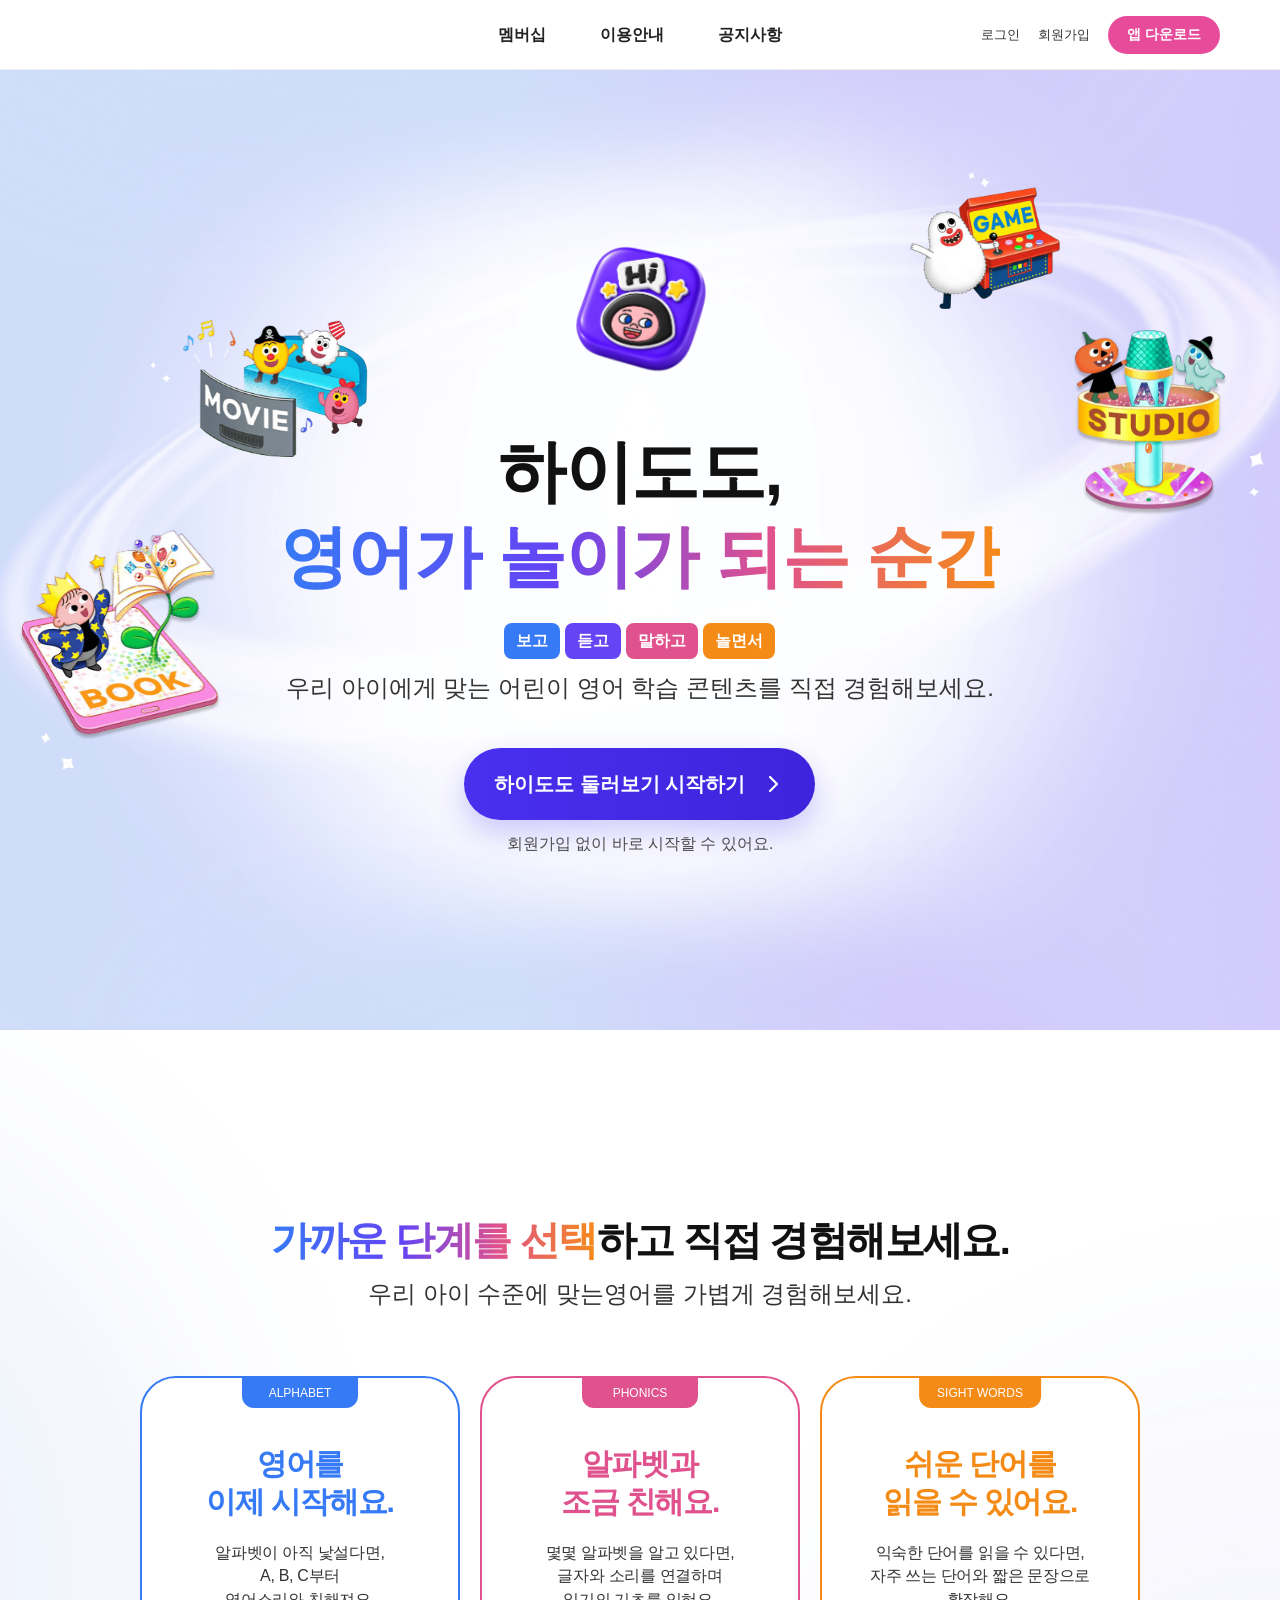
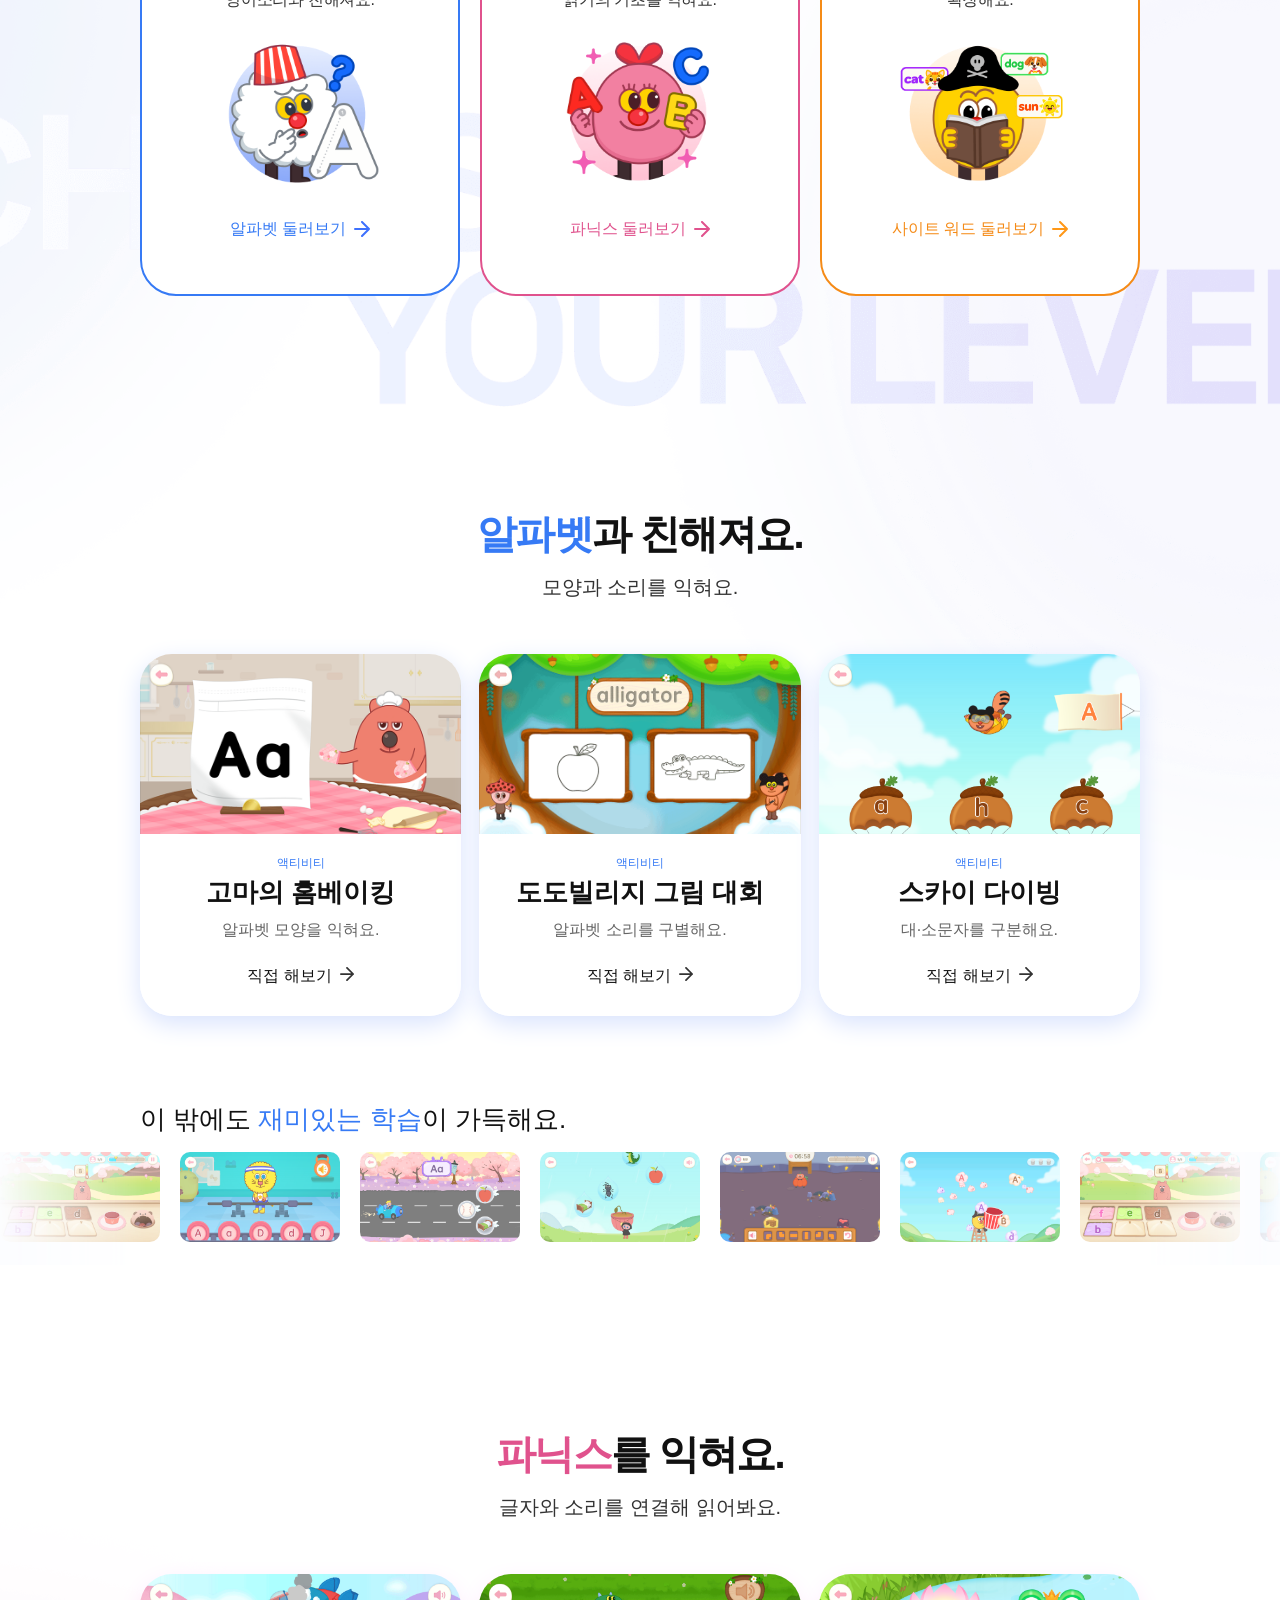
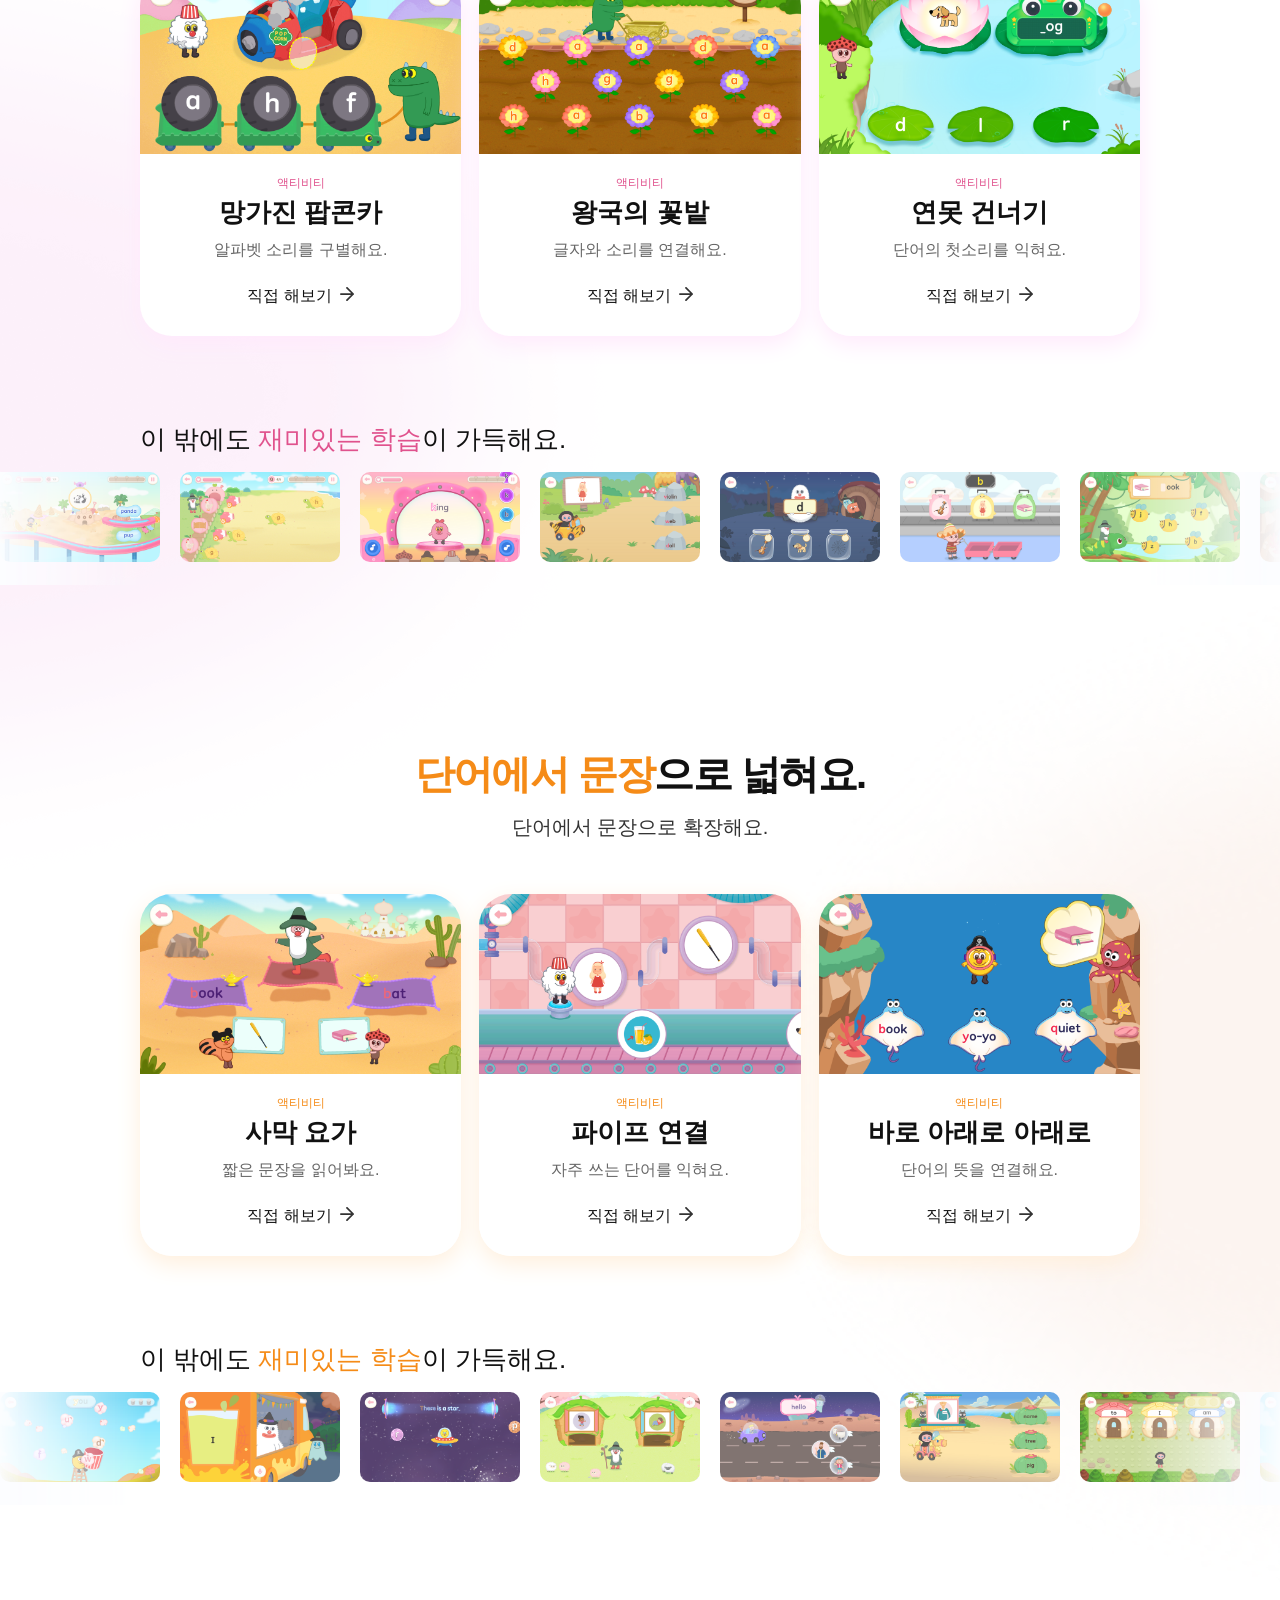
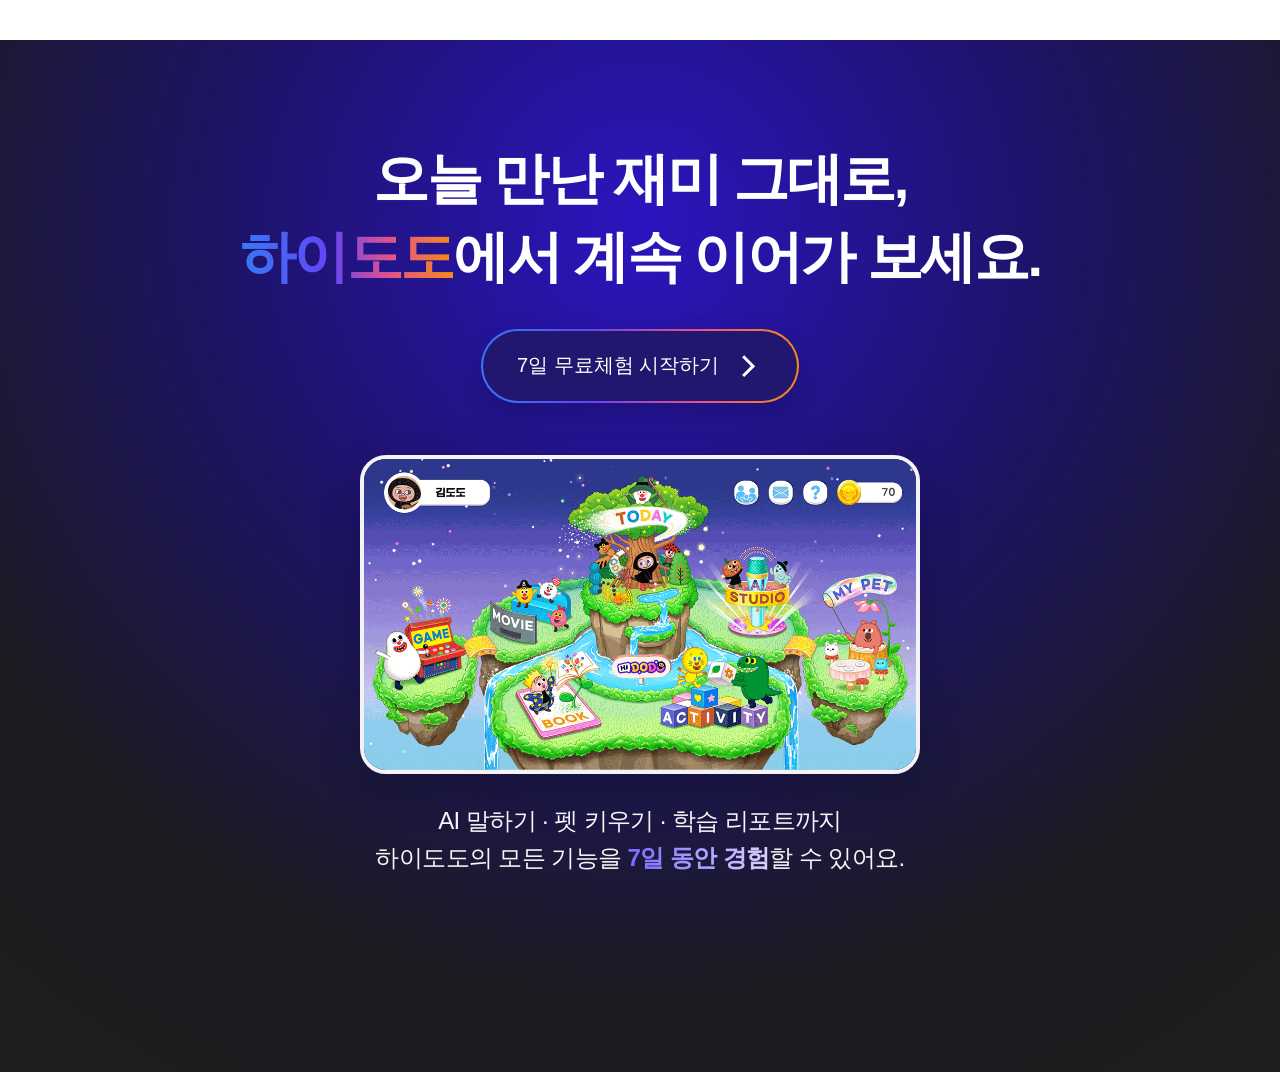
==== commit 2abc1aaf: "20260910 15:33" ====
--- a/index.html
+++ b/index.html
@@ -344,7 +344,7 @@
 
             <li class="level__item level__item--words" data-target="words">
               <a href="#words" class="level-card">
-                <span class="level-card__label">PHONICS</span>
+                <span class="level-card__label">SIGHT WORDS</span>
 
                 <h3 class="level-card__title">
                   쉬운 단어를<br class="pc-only" />
@@ -372,7 +372,7 @@
                 </div>
 
                 <span class="level-card__link">
-                  파닉스 둘러보기
+                  사이트 워드 둘러보기
                   <span aria-hidden="true">
                     <img src="./images/arrow_orange.svg" alt="" />
                   </span>
@@ -541,128 +541,128 @@
             <div class="experience__rail-track">
               <div class="experience__rail-set">
                 <img
-                  src="./images/resize/thumb-01.jpg"
-                  data-gif="./images/resize/thumb-01.jpg"
-                  alt=""
-                />
-                <img
-                  src="./images/resize/thumb-02.jpg"
-                  data-gif="./images/resize/thumb-02.jpg"
-                  alt=""
-                />
-                <img
-                  src="./images/resize/thumb-03.jpg"
-                  data-gif="./images/resize/thumb-03.jpg"
-                  alt=""
-                />
-                <img
-                  src="./images/resize/thumb-04.jpg"
-                  data-gif="./images/resize/thumb-04.jpg"
-                  alt=""
-                />
-                <img
-                  src="./images/resize/thumb-06.jpg"
-                  data-gif="./images/resize/thumb-06.jpg"
-                  alt=""
-                />
-                <img
-                  src="./images/resize/thumb-07.jpg"
-                  data-gif="./images/resize/thumb-07.jpg"
-                  alt=""
-                />
-
-                <img
-                  src="./images/resize/thumb-01.jpg"
-                  data-gif="./images/resize/thumb-01.jpg"
-                  alt=""
-                />
-                <img
-                  src="./images/resize/thumb-02.jpg"
-                  data-gif="./images/resize/thumb-02.jpg"
-                  alt=""
-                />
-                <img
-                  src="./images/resize/thumb-03.jpg"
-                  data-gif="./images/resize/thumb-03.jpg"
-                  alt=""
-                />
-                <img
-                  src="./images/resize/thumb-04.jpg"
-                  data-gif="./images/resize/thumb-04.jpg"
-                  alt=""
-                />
-                <img
-                  src="./images/resize/thumb-06.jpg"
-                  data-gif="./images/resize/thumb-06.jpg"
-                  alt=""
-                />
-                <img
-                  src="./images/resize/thumb-07.jpg"
-                  data-gif="./images/resize/thumb-07.jpg"
+                  src="./images/thumb-01.png"
+                  data-gif="./images/thumb-01.png"
+                  alt=""
+                />
+                <img
+                  src="./images/thumb-02.png"
+                  data-gif="./images/thumb-02.png"
+                  alt=""
+                />
+                <img
+                  src="./images/thumb-03.png"
+                  data-gif="./images/thumb-03.png"
+                  alt=""
+                />
+                <img
+                  src="./images/thumb-04.png"
+                  data-gif="./images/thumb-04.png"
+                  alt=""
+                />
+                <img
+                  src="./images/thumb-06.png"
+                  data-gif="./images/thumb-06.png"
+                  alt=""
+                />
+                <img
+                  src="./images/thumb-07.png"
+                  data-gif="./images/thumb-07.png"
+                  alt=""
+                />
+
+                <img
+                  src="./images/thumb-01.png"
+                  data-gif="./images/thumb-01.png"
+                  alt=""
+                />
+                <img
+                  src="./images/thumb-02.png"
+                  data-gif="./images/thumb-02.png"
+                  alt=""
+                />
+                <img
+                  src="./images/thumb-03.png"
+                  data-gif="./images/thumb-03.png"
+                  alt=""
+                />
+                <img
+                  src="./images/thumb-04.png"
+                  data-gif="./images/thumb-04.png"
+                  alt=""
+                />
+                <img
+                  src="./images/thumb-06.png"
+                  data-gif="./images/thumb-06.png"
+                  alt=""
+                />
+                <img
+                  src="./images/thumb-07.png"
+                  data-gif="./images/thumb-07.png"
                   alt=""
                 />
               </div>
 
               <div class="experience__rail-set second-line">
                 <img
-                  src="./images/resize/thumb-01.jpg"
-                  data-gif="./images/resize/thumb-01.jpg"
-                  alt=""
-                />
-                <img
-                  src="./images/resize/thumb-02.jpg"
-                  data-gif="./images/resize/thumb-02.jpg"
-                  alt=""
-                />
-                <img
-                  src="./images/resize/thumb-03.jpg"
-                  data-gif="./images/resize/thumb-03.jpg"
-                  alt=""
-                />
-                <img
-                  src="./images/resize/thumb-04.jpg"
-                  data-gif="./images/resize/thumb-04.jpg"
-                  alt=""
-                />
-                <img
-                  src="./images/resize/thumb-06.jpg"
-                  data-gif="./images/resize/thumb-06.jpg"
-                  alt=""
-                />
-                <img
-                  src="./images/resize/thumb-07.jpg"
-                  data-gif="./images/resize/thumb-07.jpg"
-                  alt=""
-                />
-
-                <img
-                  src="./images/resize/thumb-01.jpg"
-                  data-gif="./images/resize/thumb-01.jpg"
-                  alt=""
-                />
-                <img
-                  src="./images/resize/thumb-02.jpg"
-                  data-gif="./images/resize/thumb-02.jpg"
-                  alt=""
-                />
-                <img
-                  src="./images/resize/thumb-03.jpg"
-                  data-gif="./images/resize/thumb-03.jpg"
-                  alt=""
-                />
-                <img
-                  src="./images/resize/thumb-04.jpg"
-                  data-gif="./images/resize/thumb-04.jpg"
-                  alt=""
-                />
-                <img
-                  src="./images/resize/thumb-06.jpg"
-                  data-gif="./images/resize/thumb-06.jpg"
-                  alt=""
-                />
-                <img
-                  src="./images/resize/thumb-07.jpg"
-                  data-gif="./images/resize/thumb-07.jpg"
+                  src="./images/thumb-01.png"
+                  data-gif="./images/thumb-01.png"
+                  alt=""
+                />
+                <img
+                  src="./images/thumb-02.png"
+                  data-gif="./images/thumb-02.png"
+                  alt=""
+                />
+                <img
+                  src="./images/thumb-03.png"
+                  data-gif="./images/thumb-03.png"
+                  alt=""
+                />
+                <img
+                  src="./images/thumb-04.png"
+                  data-gif="./images/thumb-04.png"
+                  alt=""
+                />
+                <img
+                  src="./images/thumb-06.png"
+                  data-gif="./images/thumb-06.png"
+                  alt=""
+                />
+                <img
+                  src="./images/thumb-07.png"
+                  data-gif="./images/thumb-07.png"
+                  alt=""
+                />
+
+                <img
+                  src="./images/thumb-01.png"
+                  data-gif="./images/thumb-01.png"
+                  alt=""
+                />
+                <img
+                  src="./images/thumb-02.png"
+                  data-gif="./images/thumb-02.png"
+                  alt=""
+                />
+                <img
+                  src="./images/thumb-03.png"
+                  data-gif="./images/thumb-03.png"
+                  alt=""
+                />
+                <img
+                  src="./images/thumb-04.png"
+                  data-gif="./images/thumb-04.png"
+                  alt=""
+                />
+                <img
+                  src="./images/thumb-06.png"
+                  data-gif="./images/thumb-06.png"
+                  alt=""
+                />
+                <img
+                  src="./images/thumb-07.png"
+                  data-gif="./images/thumb-07.png"
                   alt=""
                 />
               </div>
@@ -751,13 +751,13 @@
                     onclick="openExperience(this.dataset.url)"
                   >
                     <span class="learning-card__category learning-card__pink">
-                      게임
-                    </span>
-
-                    <strong class="learning-card__title"> 연못 건너기 </strong>
+                      액티비티
+                    </span>
+
+                    <strong class="learning-card__title"> 왕국의 꽃밭 </strong>
 
                     <span class="learning-card__description">
-                      단어의 첫소리를 익혀요.
+                      글자와 소리를 연결해요.
                     </span>
 
                     <span class="learning-card__link">
@@ -826,207 +826,207 @@
             <div class="experience__rail-track">
               <div class="experience__rail-set">
                 <img
-                  src="./images/resize/phonics-thurmnail-01.jpg"
-                  data-gif="./images/resize/phonics-thurmnail-01.jpg"
-                  alt=""
-                />
-                <img
-                  src="./images/resize/phonics-thurmnail-02.jpg"
-                  data-gif="./images/resize/phonics-thurmnail-02.jpg"
-                  alt=""
-                />
-                <img
-                  src="./images/resize/phonics-thurmnail-03.jpg"
-                  data-gif="./images/resize/phonics-thurmnail-03.jpg"
-                  alt=""
-                />
-                <img
-                  src="./images/resize/phonics-thurmnail-04.jpg"
-                  data-gif="./images/resize/phonics-thurmnail-04.jpg"
-                  alt=""
-                />
-                <img
-                  src="./images/resize/phonics-thurmnail-05.jpg"
-                  data-gif="./images/resize/phonics-thurmnail-05.jpg"
-                  alt=""
-                />
-                <img
-                  src="./images/resize/phonics-thurmnail-06.jpg"
-                  data-gif="./images/resize/phonics-thurmnail-06.jpg"
-                  alt=""
-                />
-                <img
-                  src="./images/resize/phonics-thurmnail-07.jpg"
-                  data-gif="./images/resize/phonics-thurmnail-07.jpg"
-                  alt=""
-                />
-                <img
-                  src="./images/resize/phonics-thurmnail-08.jpg"
-                  data-gif="./images/resize/phonics-thurmnail-08.jpg"
-                  alt=""
-                />
-                <img
-                  src="./images/resize/phonics-thurmnail-09.jpg"
-                  data-gif="./images/resize/phonics-thurmnail-09.jpg"
-                  alt=""
-                />
-                <img
-                  src="./images/resize/phonics-thurmnail-10.jpg"
-                  data-gif="./images/resize/phonics-thurmnail-10.jpg"
-                  alt=""
-                />
-
-                <img
-                  src="./images/resize/phonics-thurmnail-01.jpg"
-                  data-gif="./images/resize/phonics-thurmnail-01.jpg"
-                  alt=""
-                />
-                <img
-                  src="./images/resize/phonics-thurmnail-02.jpg"
-                  data-gif="./images/resize/phonics-thurmnail-02.jpg"
-                  alt=""
-                />
-                <img
-                  src="./images/resize/phonics-thurmnail-03.jpg"
-                  data-gif="./images/resize/phonics-thurmnail-03.jpg"
-                  alt=""
-                />
-                <img
-                  src="./images/resize/phonics-thurmnail-04.jpg"
-                  data-gif="./images/resize/phonics-thurmnail-04.jpg"
-                  alt=""
-                />
-                <img
-                  src="./images/resize/phonics-thurmnail-05.jpg"
-                  data-gif="./images/resize/phonics-thurmnail-05.jpg"
-                  alt=""
-                />
-                <img
-                  src="./images/resize/phonics-thurmnail-06.jpg"
-                  data-gif="./images/resize/phonics-thurmnail-06.jpg"
-                  alt=""
-                />
-                <img
-                  src="./images/resize/phonics-thurmnail-07.jpg"
-                  data-gif="./images/resize/phonics-thurmnail-07.jpg"
-                  alt=""
-                />
-                <img
-                  src="./images/resize/phonics-thurmnail-08.jpg"
-                  data-gif="./images/resize/phonics-thurmnail-08.jpg"
-                  alt=""
-                />
-                <img
-                  src="./images/resize/phonics-thurmnail-09.jpg"
-                  data-gif="./images/resize/phonics-thurmnail-09.jpg"
-                  alt=""
-                />
-                <img
-                  src="./images/resize/phonics-thurmnail-10.jpg"
-                  data-gif="./images/resize/phonics-thurmnail-10.jpg"
+                  src="./images/phonics-thurmnail-01.png"
+                  data-gif="./images/phonics-thurmnail-01.png"
+                  alt=""
+                />
+                <img
+                  src="./images/phonics-thurmnail-02.png"
+                  data-gif="./images/phonics-thurmnail-02.png"
+                  alt=""
+                />
+                <img
+                  src="./images/phonics-thurmnail-03.png"
+                  data-gif="./images/phonics-thurmnail-03.png"
+                  alt=""
+                />
+                <img
+                  src="./images/phonics-thurmnail-04.png"
+                  data-gif="./images/phonics-thurmnail-04.png"
+                  alt=""
+                />
+                <img
+                  src="./images/phonics-thurmnail-05.png"
+                  data-gif="./images/phonics-thurmnail-05.png"
+                  alt=""
+                />
+                <img
+                  src="./images/phonics-thurmnail-06.png"
+                  data-gif="./images/phonics-thurmnail-06.png"
+                  alt=""
+                />
+                <img
+                  src="./images/phonics-thurmnail-07.png"
+                  data-gif="./images/phonics-thurmnail-07.png"
+                  alt=""
+                />
+                <img
+                  src="./images/phonics-thurmnail-08.png"
+                  data-gif="./images/phonics-thurmnail-08.png"
+                  alt=""
+                />
+                <img
+                  src="./images/phonics-thurmnail-09.png"
+                  data-gif="./images/phonics-thurmnail-09.png"
+                  alt=""
+                />
+                <img
+                  src="./images/phonics-thurmnail-10.png"
+                  data-gif="./images/phonics-thurmnail-10.png"
+                  alt=""
+                />
+
+                <img
+                  src="./images/phonics-thurmnail-01.png"
+                  data-gif="./images/phonics-thurmnail-01.png"
+                  alt=""
+                />
+                <img
+                  src="./images/phonics-thurmnail-02.png"
+                  data-gif="./images/phonics-thurmnail-02.png"
+                  alt=""
+                />
+                <img
+                  src="./images/phonics-thurmnail-03.png"
+                  data-gif="./images/phonics-thurmnail-03.png"
+                  alt=""
+                />
+                <img
+                  src="./images/phonics-thurmnail-04.png"
+                  data-gif="./images/phonics-thurmnail-04.png"
+                  alt=""
+                />
+                <img
+                  src="./images/phonics-thurmnail-05.png"
+                  data-gif="./images/phonics-thurmnail-05.png"
+                  alt=""
+                />
+                <img
+                  src="./images/phonics-thurmnail-06.png"
+                  data-gif="./images/phonics-thurmnail-06.png"
+                  alt=""
+                />
+                <img
+                  src="./images/phonics-thurmnail-07.png"
+                  data-gif="./images/phonics-thurmnail-07.png"
+                  alt=""
+                />
+                <img
+                  src="./images/phonics-thurmnail-08.png"
+                  data-gif="./images/phonics-thurmnail-08.png"
+                  alt=""
+                />
+                <img
+                  src="./images/phonics-thurmnail-09.png"
+                  data-gif="./images/phonics-thurmnail-09.png"
+                  alt=""
+                />
+                <img
+                  src="./images/phonics-thurmnail-10.png"
+                  data-gif="./images/phonics-thurmnail-10.png"
                   alt=""
                 />
               </div>
               <div class="experience__rail-set second-line">
                 <img
-                  src="./images/resize/phonics-thurmnail-01.jpg"
-                  data-gif="./images/resize/phonics-thurmnail-01.jpg"
-                  alt=""
-                />
-                <img
-                  src="./images/resize/phonics-thurmnail-02.jpg"
-                  data-gif="./images/resize/phonics-thurmnail-02.jpg"
-                  alt=""
-                />
-                <img
-                  src="./images/resize/phonics-thurmnail-03.jpg"
-                  data-gif="./images/resize/phonics-thurmnail-03.jpg"
-                  alt=""
-                />
-                <img
-                  src="./images/resize/phonics-thurmnail-04.jpg"
-                  data-gif="./images/resize/phonics-thurmnail-04.jpg"
-                  alt=""
-                />
-                <img
-                  src="./images/resize/phonics-thurmnail-05.jpg"
-                  data-gif="./images/resize/phonics-thurmnail-05.jpg"
-                  alt=""
-                />
-                <img
-                  src="./images/resize/phonics-thurmnail-06.jpg"
-                  data-gif="./images/resize/phonics-thurmnail-06.jpg"
-                  alt=""
-                />
-                <img
-                  src="./images/resize/phonics-thurmnail-07.jpg"
-                  data-gif="./images/resize/phonics-thurmnail-07.jpg"
-                  alt=""
-                />
-                <img
-                  src="./images/resize/phonics-thurmnail-08.jpg"
-                  data-gif="./images/resize/phonics-thurmnail-08.jpg"
-                  alt=""
-                />
-                <img
-                  src="./images/resize/phonics-thurmnail-09.jpg"
-                  data-gif="./images/resize/phonics-thurmnail-09.jpg"
-                  alt=""
-                />
-                <img
-                  src="./images/resize/phonics-thurmnail-10.jpg"
-                  data-gif="./images/resize/phonics-thurmnail-10.jpg"
-                  alt=""
-                />
-
-                <img
-                  src="./images/resize/phonics-thurmnail-01.jpg"
-                  data-gif="./images/resize/phonics-thurmnail-01.jpg"
-                  alt=""
-                />
-                <img
-                  src="./images/resize/phonics-thurmnail-02.jpg"
-                  data-gif="./images/resize/phonics-thurmnail-02.jpg"
-                  alt=""
-                />
-                <img
-                  src="./images/resize/phonics-thurmnail-03.jpg"
-                  data-gif="./images/resize/phonics-thurmnail-03.jpg"
-                  alt=""
-                />
-                <img
-                  src="./images/resize/phonics-thurmnail-04.jpg"
-                  data-gif="./images/resize/phonics-thurmnail-04.jpg"
-                  alt=""
-                />
-                <img
-                  src="./images/resize/phonics-thurmnail-05.jpg"
-                  data-gif="./images/resize/phonics-thurmnail-05.jpg"
-                  alt=""
-                />
-                <img
-                  src="./images/resize/phonics-thurmnail-06.jpg"
-                  data-gif="./images/resize/phonics-thurmnail-06.jpg"
-                  alt=""
-                />
-                <img
-                  src="./images/resize/phonics-thurmnail-07.jpg"
-                  data-gif="./images/resize/phonics-thurmnail-07.jpg"
-                  alt=""
-                />
-                <img
-                  src="./images/resize/phonics-thurmnail-08.jpg"
-                  data-gif="./images/resize/phonics-thurmnail-08.jpg"
-                  alt=""
-                />
-                <img
-                  src="./images/resize/phonics-thurmnail-09.jpg"
-                  data-gif="./images/resize/phonics-thurmnail-09.jpg"
-                  alt=""
-                />
-                <img
-                  src="./images/resize/phonics-thurmnail-10.jpg"
-                  data-gif="./images/resize/phonics-thurmnail-10.jpg"
+                  src="./images/phonics-thurmnail-01.png"
+                  data-gif="./images/phonics-thurmnail-01.png"
+                  alt=""
+                />
+                <img
+                  src="./images/phonics-thurmnail-02.png"
+                  data-gif="./images/phonics-thurmnail-02.png"
+                  alt=""
+                />
+                <img
+                  src="./images/phonics-thurmnail-03.png"
+                  data-gif="./images/phonics-thurmnail-03.png"
+                  alt=""
+                />
+                <img
+                  src="./images/phonics-thurmnail-04.png"
+                  data-gif="./images/phonics-thurmnail-04.png"
+                  alt=""
+                />
+                <img
+                  src="./images/phonics-thurmnail-05.png"
+                  data-gif="./images/phonics-thurmnail-05.png"
+                  alt=""
+                />
+                <img
+                  src="./images/phonics-thurmnail-06.png"
+                  data-gif="./images/phonics-thurmnail-06.png"
+                  alt=""
+                />
+                <img
+                  src="./images/phonics-thurmnail-07.png"
+                  data-gif="./images/phonics-thurmnail-07.png"
+                  alt=""
+                />
+                <img
+                  src="./images/phonics-thurmnail-08.png"
+                  data-gif="./images/phonics-thurmnail-08.png"
+                  alt=""
+                />
+                <img
+                  src="./images/phonics-thurmnail-09.png"
+                  data-gif="./images/phonics-thurmnail-09.png"
+                  alt=""
+                />
+                <img
+                  src="./images/phonics-thurmnail-10.png"
+                  data-gif="./images/phonics-thurmnail-10.png"
+                  alt=""
+                />
+
+                <img
+                  src="./images/phonics-thurmnail-01.png"
+                  data-gif="./images/phonics-thurmnail-01.png"
+                  alt=""
+                />
+                <img
+                  src="./images/phonics-thurmnail-02.png"
+                  data-gif="./images/phonics-thurmnail-02.png"
+                  alt=""
+                />
+                <img
+                  src="./images/phonics-thurmnail-03.png"
+                  data-gif="./images/phonics-thurmnail-03.png"
+                  alt=""
+                />
+                <img
+                  src="./images/phonics-thurmnail-04.png"
+                  data-gif="./images/phonics-thurmnail-04.png"
+                  alt=""
+                />
+                <img
+                  src="./images/phonics-thurmnail-05.png"
+                  data-gif="./images/phonics-thurmnail-05.png"
+                  alt=""
+                />
+                <img
+                  src="./images/phonics-thurmnail-06.png"
+                  data-gif="./images/phonics-thurmnail-06.png"
+                  alt=""
+                />
+                <img
+                  src="./images/phonics-thurmnail-07.png"
+                  data-gif="./images/phonics-thurmnail-07.png"
+                  alt=""
+                />
+                <img
+                  src="./images/phonics-thurmnail-08.png"
+                  data-gif="./images/phonics-thurmnail-08.png"
+                  alt=""
+                />
+                <img
+                  src="./images/phonics-thurmnail-09.png"
+                  data-gif="./images/phonics-thurmnail-09.png"
+                  alt=""
+                />
+                <img
+                  src="./images/phonics-thurmnail-10.png"
+                  data-gif="./images/phonics-thurmnail-10.png"
                   alt=""
                 />
               </div>
@@ -1051,8 +1051,8 @@
                   <div class="learning-card__thumbnail">
                     <img
                       class="learning-card__image"
-                      src="./images/resize/word_desert_yoga.png"
-                      data-static="./images/resize/word_desert_yoga.png"
+                      src="./images/word_desert_yoga.png"
+                      data-static="./images/word_desert_yoga.png"
                       data-gif="./images/word_desert_yoga.gif"
                       alt="사막 요가 활동 미리보기"
                     />
@@ -1184,147 +1184,147 @@
             <div class="experience__rail-track">
               <div class="experience__rail-set">
                 <img
-                  src="./images/resize/word-thurmnail-01.jpg"
-                  data-gif="./images/resize/word-thurmnail-01.jpg"
-                  alt=""
-                />
-                <img
-                  src="./images/resize/word-thurmnail-02.jpg"
-                  data-gif="./images/resize/word-thurmnail-02.jpg"
-                  alt=""
-                />
-                <img
-                  src="./images/resize/word-thurmnail-03.jpg"
-                  data-gif="./images/resize/word-thurmnail-03.jpg"
-                  alt=""
-                />
-                <img
-                  src="./images/resize/word-thurmnail-04.jpg"
-                  data-gif="./images/resize/word-thurmnail-04.jpg"
-                  alt=""
-                />
-                <img
-                  src="./images/resize/word-thurmnail-05.jpg"
-                  data-gif="./images/resize/word-thurmnail-05.jpg"
-                  alt=""
-                />
-                <img
-                  src="./images/resize/word-thurmnail-06.jpg"
-                  data-gif="./images/resize/word-thurmnail-06.jpg"
-                  alt=""
-                />
-                <img
-                  src="./images/resize/word-thurmnail-07.jpg"
-                  data-gif="./images/resize/word-thurmnail-07.jpg"
-                  alt=""
-                />
-
-                <img
-                  src="./images/resize/word-thurmnail-01.jpg"
-                  data-gif="./images/resize/word-thurmnail-01.jpg"
-                  alt=""
-                />
-                <img
-                  src="./images/resize/word-thurmnail-02.jpg"
-                  data-gif="./images/resize/word-thurmnail-02.jpg"
-                  alt=""
-                />
-                <img
-                  src="./images/resize/word-thurmnail-03.jpg"
-                  data-gif="./images/resize/word-thurmnail-03.jpg"
-                  alt=""
-                />
-                <img
-                  src="./images/resize/word-thurmnail-04.jpg"
-                  data-gif="./images/resize/word-thurmnail-04.jpg"
-                  alt=""
-                />
-                <img
-                  src="./images/resize/word-thurmnail-05.jpg"
-                  data-gif="./images/resize/word-thurmnail-05.jpg"
-                  alt=""
-                />
-                <img
-                  src="./images/resize/word-thurmnail-06.jpg"
-                  data-gif="./images/resize/word-thurmnail-06.jpg"
-                  alt=""
-                />
-                <img
-                  src="./images/resize/word-thurmnail-07.jpg"
-                  data-gif="./images/resize/word-thurmnail-07.jpg"
+                  src="./images/word-thurmnail-01.png"
+                  data-gif="./images/word-thurmnail-01.png"
+                  alt=""
+                />
+                <img
+                  src="./images/word-thurmnail-02.png"
+                  data-gif="./images/word-thurmnail-02.png"
+                  alt=""
+                />
+                <img
+                  src="./images/word-thurmnail-03.png"
+                  data-gif="./images/word-thurmnail-03.png"
+                  alt=""
+                />
+                <img
+                  src="./images/word-thurmnail-04.png"
+                  data-gif="./images/word-thurmnail-04.png"
+                  alt=""
+                />
+                <img
+                  src="./images/word-thurmnail-05.png"
+                  data-gif="./images/word-thurmnail-05.png"
+                  alt=""
+                />
+                <img
+                  src="./images/word-thurmnail-06.png"
+                  data-gif="./images/word-thurmnail-06.png"
+                  alt=""
+                />
+                <img
+                  src="./images/word-thurmnail-07.png"
+                  data-gif="./images/word-thurmnail-07.png"
+                  alt=""
+                />
+
+                <img
+                  src="./images/word-thurmnail-01.png"
+                  data-gif="./images/word-thurmnail-01.png"
+                  alt=""
+                />
+                <img
+                  src="./images/word-thurmnail-02.png"
+                  data-gif="./images/word-thurmnail-02.png"
+                  alt=""
+                />
+                <img
+                  src="./images/word-thurmnail-03.png"
+                  data-gif="./images/word-thurmnail-03.png"
+                  alt=""
+                />
+                <img
+                  src="./images/word-thurmnail-04.png"
+                  data-gif="./images/word-thurmnail-04.png"
+                  alt=""
+                />
+                <img
+                  src="./images/word-thurmnail-05.png"
+                  data-gif="./images/word-thurmnail-05.png"
+                  alt=""
+                />
+                <img
+                  src="./images/word-thurmnail-06.png"
+                  data-gif="./images/word-thurmnail-06.png"
+                  alt=""
+                />
+                <img
+                  src="./images/word-thurmnail-07.png"
+                  data-gif="./images/word-thurmnail-07.png"
                   alt=""
                 />
               </div>
               <div class="experience__rail-set second-line">
                 <img
-                  src="./images/resize/word-thurmnail-01.jpg"
-                  data-gif="./images/resize/word-thurmnail-01.jpg"
-                  alt=""
-                />
-                <img
-                  src="./images/resize/word-thurmnail-02.jpg"
-                  data-gif="./images/resize/word-thurmnail-02.jpg"
-                  alt=""
-                />
-                <img
-                  src="./images/resize/word-thurmnail-03.jpg"
-                  data-gif="./images/resize/word-thurmnail-03.jpg"
-                  alt=""
-                />
-                <img
-                  src="./images/resize/word-thurmnail-04.jpg"
-                  data-gif="./images/resize/word-thurmnail-04.jpg"
-                  alt=""
-                />
-                <img
-                  src="./images/resize/word-thurmnail-05.jpg"
-                  data-gif="./images/resize/word-thurmnail-05.jpg"
-                  alt=""
-                />
-                <img
-                  src="./images/resize/word-thurmnail-06.jpg"
-                  data-gif="./images/resize/word-thurmnail-06.jpg"
-                  alt=""
-                />
-                <img
-                  src="./images/resize/word-thurmnail-07.jpg"
-                  data-gif="./images/resize/word-thurmnail-07.jpg"
-                  alt=""
-                />
-
-                <img
-                  src="./images/resize/word-thurmnail-01.jpg"
-                  data-gif="./images/resize/word-thurmnail-01.jpg"
-                  alt=""
-                />
-                <img
-                  src="./images/resize/word-thurmnail-02.jpg"
-                  data-gif="./images/resize/word-thurmnail-02.jpg"
-                  alt=""
-                />
-                <img
-                  src="./images/resize/word-thurmnail-03.jpg"
-                  data-gif="./images/resize/word-thurmnail-03.jpg"
-                  alt=""
-                />
-                <img
-                  src="./images/resize/word-thurmnail-04.jpg"
-                  data-gif="./images/resize/word-thurmnail-04.jpg"
-                  alt=""
-                />
-                <img
-                  src="./images/resize/word-thurmnail-05.jpg"
-                  data-gif="./images/resize/word-thurmnail-05.jpg"
-                  alt=""
-                />
-                <img
-                  src="./images/resize/word-thurmnail-06.jpg"
-                  data-gif="./images/resize/word-thurmnail-06.jpg"
-                  alt=""
-                />
-                <img
-                  src="./images/resize/word-thurmnail-07.jpg"
-                  data-gif="./images/resize/word-thurmnail-07.jpg"
+                  src="./images/word-thurmnail-01.png"
+                  data-gif="./images/word-thurmnail-01.png"
+                  alt=""
+                />
+                <img
+                  src="./images/word-thurmnail-02.png"
+                  data-gif="./images/word-thurmnail-02.png"
+                  alt=""
+                />
+                <img
+                  src="./images/word-thurmnail-03.png"
+                  data-gif="./images/word-thurmnail-03.png"
+                  alt=""
+                />
+                <img
+                  src="./images/word-thurmnail-04.png"
+                  data-gif="./images/word-thurmnail-04.png"
+                  alt=""
+                />
+                <img
+                  src="./images/word-thurmnail-05.png"
+                  data-gif="./images/word-thurmnail-05.png"
+                  alt=""
+                />
+                <img
+                  src="./images/word-thurmnail-06.png"
+                  data-gif="./images/word-thurmnail-06.png"
+                  alt=""
+                />
+                <img
+                  src="./images/word-thurmnail-07.png"
+                  data-gif="./images/word-thurmnail-07.png"
+                  alt=""
+                />
+
+                <img
+                  src="./images/word-thurmnail-01.png"
+                  data-gif="./images/word-thurmnail-01.png"
+                  alt=""
+                />
+                <img
+                  src="./images/word-thurmnail-02.png"
+                  data-gif="./images/word-thurmnail-02.png"
+                  alt=""
+                />
+                <img
+                  src="./images/word-thurmnail-03.png"
+                  data-gif="./images/word-thurmnail-03.png"
+                  alt=""
+                />
+                <img
+                  src="./images/word-thurmnail-04.png"
+                  data-gif="./images/word-thurmnail-04.png"
+                  alt=""
+                />
+                <img
+                  src="./images/word-thurmnail-05.png"
+                  data-gif="./images/word-thurmnail-05.png"
+                  alt=""
+                />
+                <img
+                  src="./images/word-thurmnail-06.png"
+                  data-gif="./images/word-thurmnail-06.png"
+                  alt=""
+                />
+                <img
+                  src="./images/word-thurmnail-07.png"
+                  data-gif="./images/word-thurmnail-07.png"
                   alt=""
                 />
               </div>
@@ -1389,7 +1389,7 @@
 
           <a href="#words" class="quick-menu__item" data-target="words">
             <img src="./images/level-words.png" alt="" />
-            <span>워드</span>
+            <span>사이트 워드</span>
           </a>
         </nav>
       </div>
--- a/css/unity-canvas.css
+++ b/css/unity-canvas.css
@@ -33,8 +33,8 @@
 }
 
 .experience-container {
-  width: 98.5%;
-  height: 100%;
+  width: 100%;
+  height: 101.35%;
   border-radius: 50px;
   overflow: hidden;
   border: 10px solid rgba(255, 255, 255, 0.2588235294);
